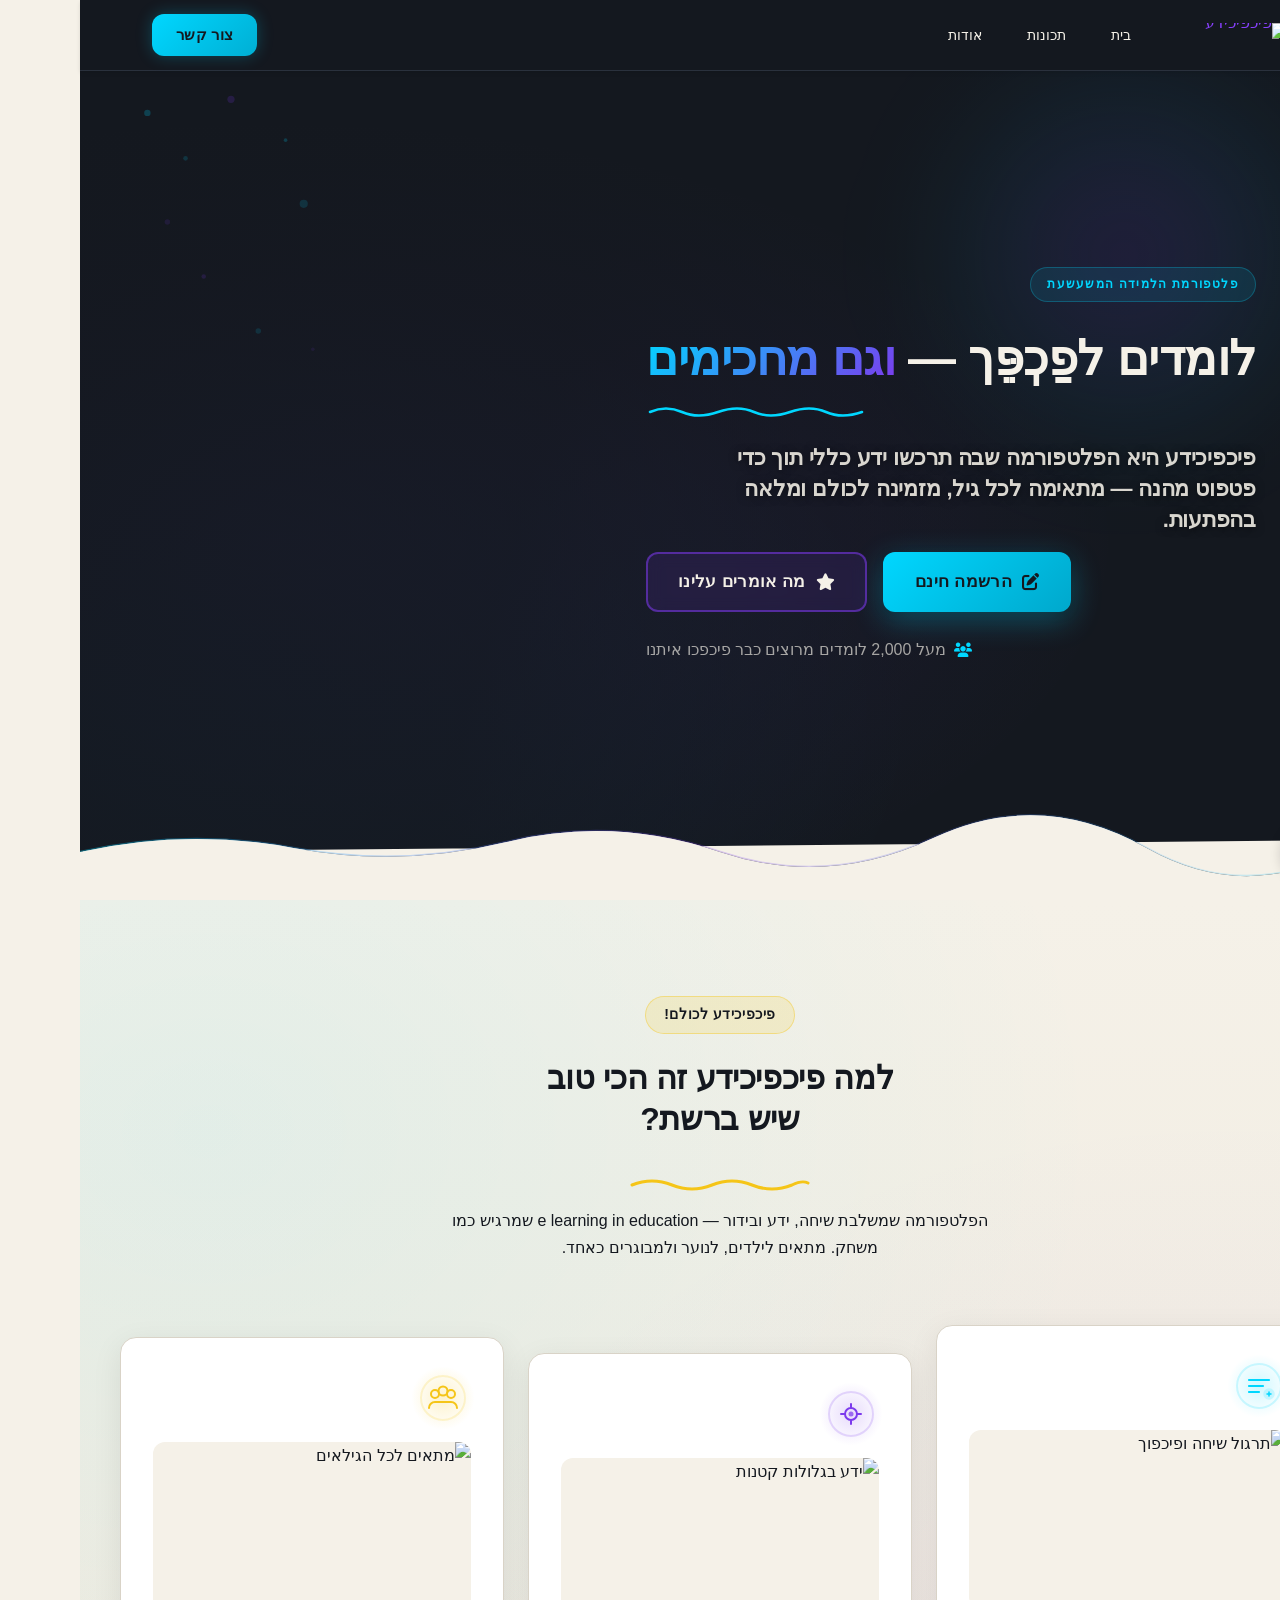
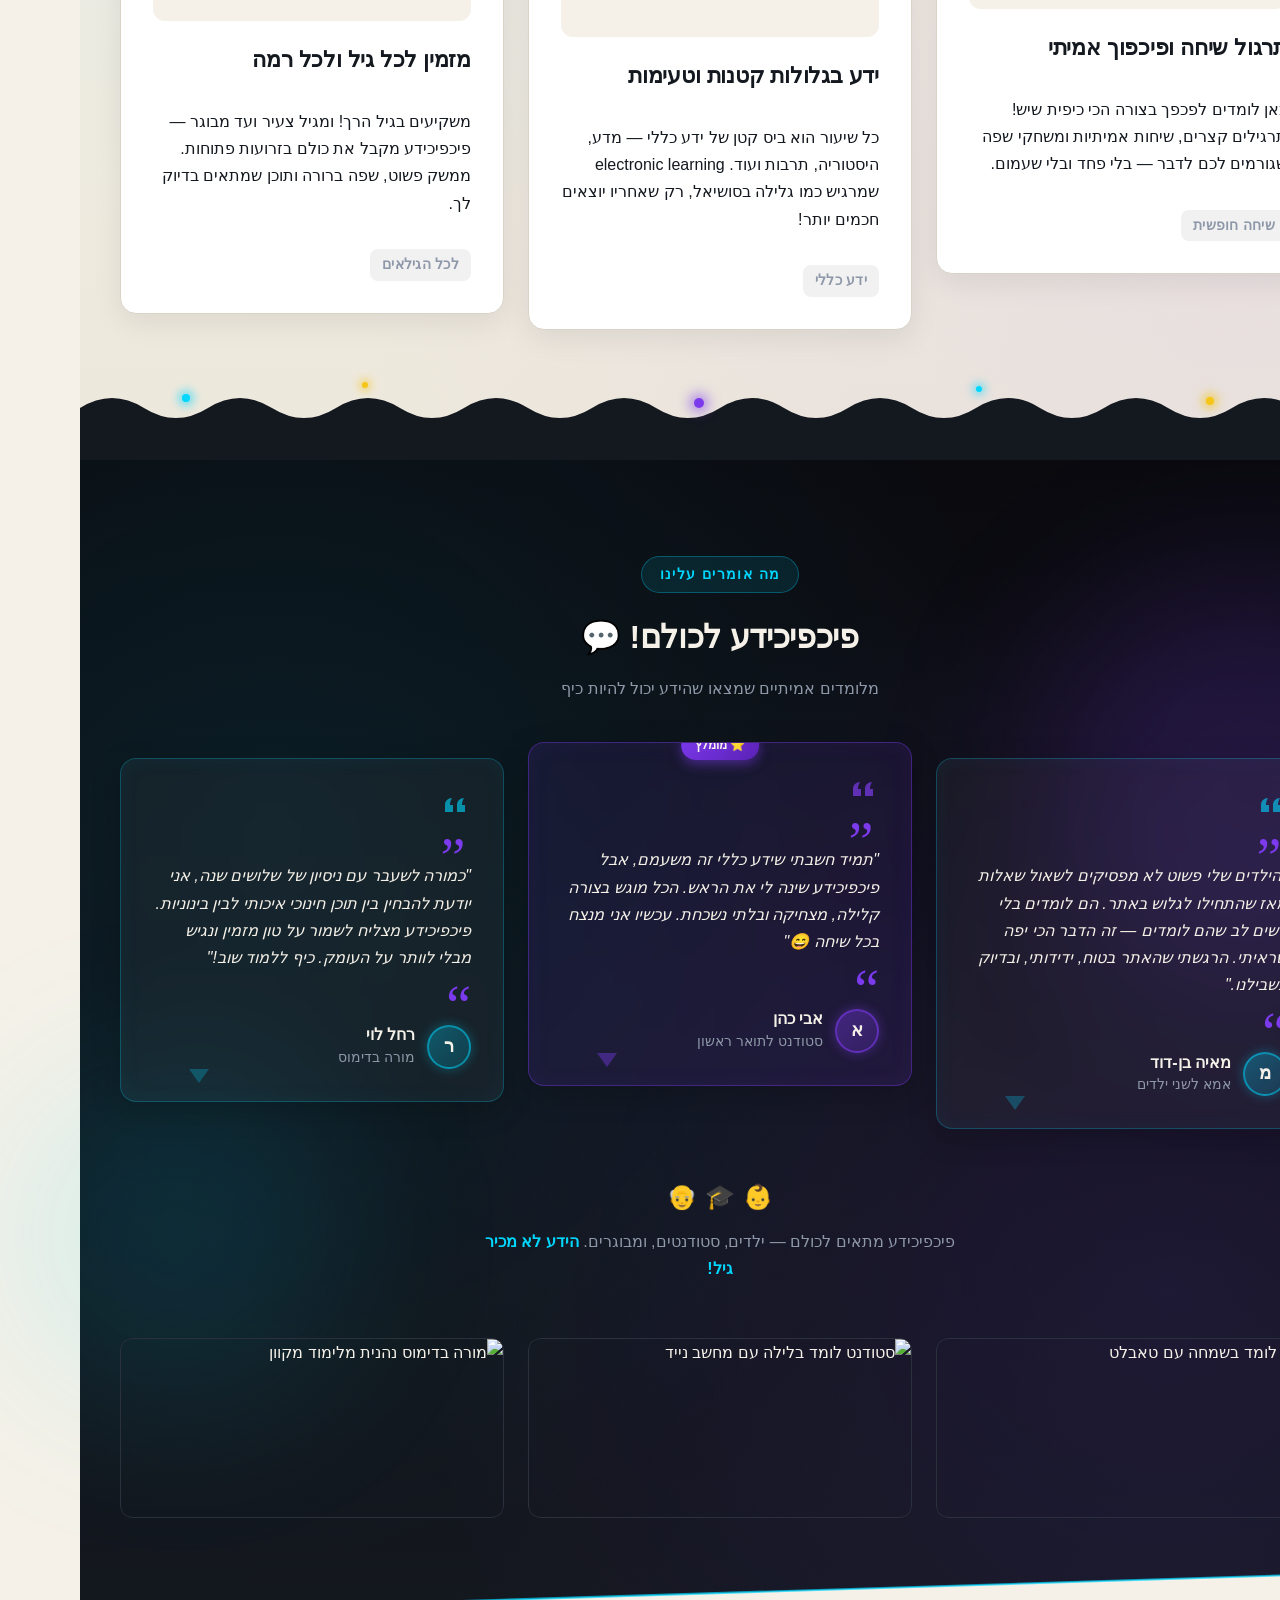
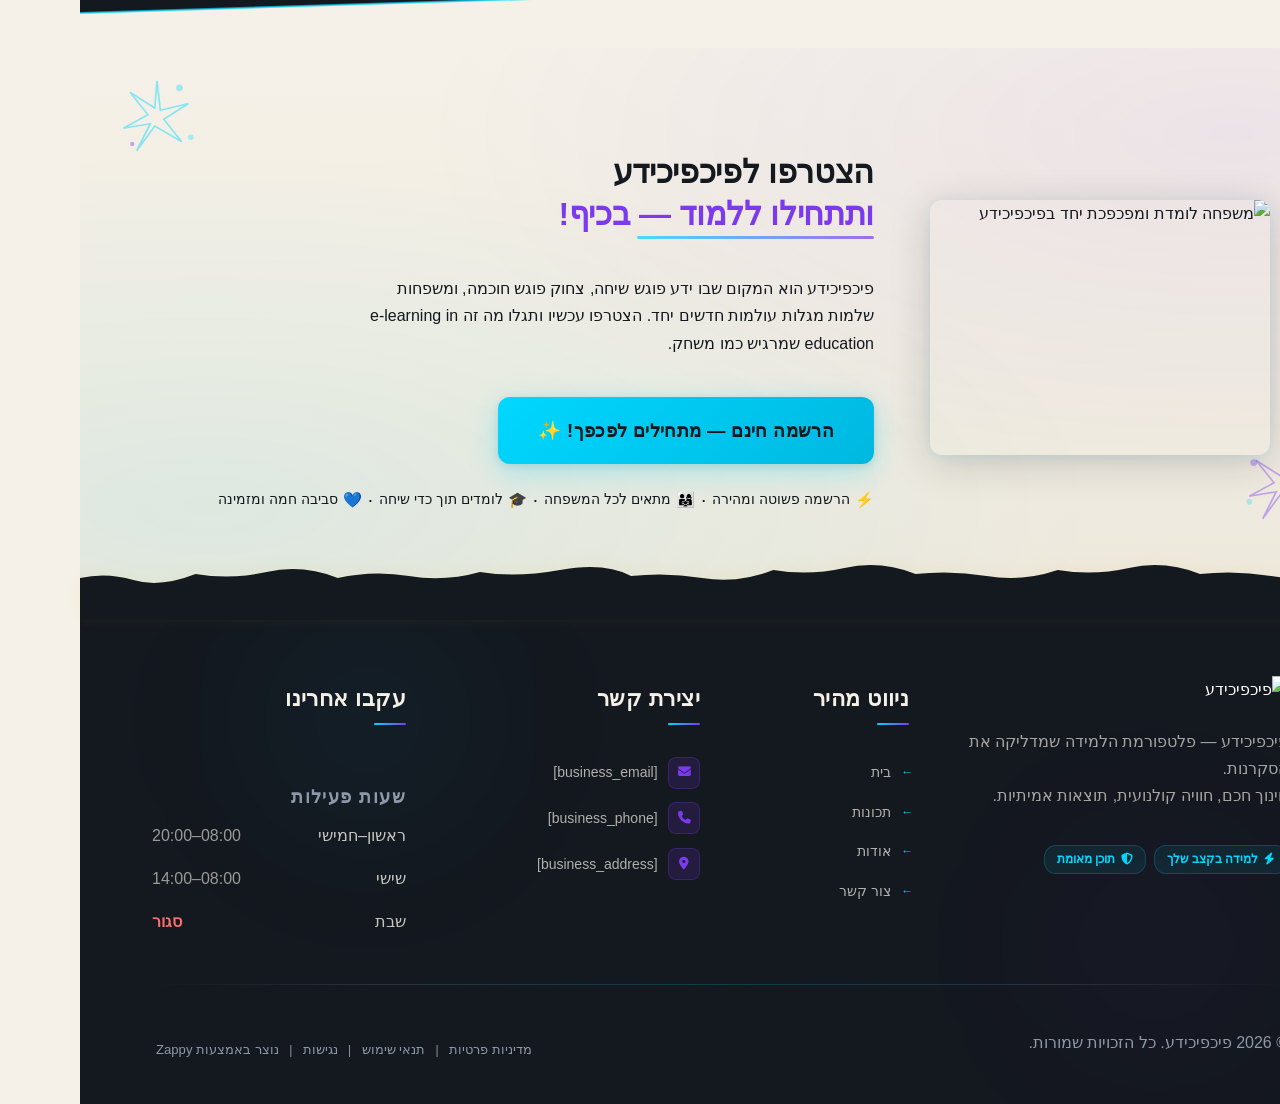
==== index.html @ 61fed8ac "Background sync: Progressive GitHub Sync" ====
<!DOCTYPE html>
<html lang="he" dir="rtl">
<head>
    <meta charset="UTF-8">
    <meta name="viewport" content="width=device-width, initial-scale=1.0">
    <meta name="robots" content="index, follow">
    <title>e learning in education — פיכפיכידע</title>
    <meta name="description" content="הצטרפו לפיכפיכידע – הפלטפורמה שמשלבת למידה אלקטרונית עם שיחה מהנה! משקיעים בגיל הרך ובכל גיל. הירשמו עכשיו וגלו עולם חדש של ידע!">
    <meta name="keywords" content="e learning in education, electronic learning, משקיעים בגיל הרך!, פיכפיכידע לכולם!, למידה מהנה">
    
    <!-- Favicons -->
    <link rel="icon" type="image/x-icon" href="/assets/favicon.ico">
    <link rel="icon" type="image/png" sizes="16x16" href="/assets/favicon-16x16.png">
    <link rel="icon" type="image/png" sizes="32x32" href="/assets/favicon-32x32.png">
    <link rel="icon" type="image/png" sizes="48x48" href="/assets/favicon-48x48.png">
    <link rel="icon" type="image/png" sizes="192x192" href="/assets/favicon-192x192.png">
    <link rel="icon" type="image/png" sizes="512x512" href="/assets/favicon-512x512.png">
    <link rel="apple-touch-icon" href="/assets/apple-touch-icon.png">
    <!-- Zappy Analytics -->
<script>
(function() {
  'use strict';
  
  // Configuration
  var config = {
    websiteId: 'ede0223b-de63-475f-90e9-1a709c7e34c6',
    apiUrl: 'https://api.zappy5.com/api/analytics/track',
    sessionDuration: 30 * 60 * 1000, // 30 minutes
    visitorDuration: 30 * 24 * 60 * 60 * 1000, // 30 days
    trackPageViews: true,
    trackClicks: true,
    trackFormSubmissions: true
  };
  
  // Generate or retrieve persistent visitor ID (30 days)
  function getVisitorId() {
    var visitorKey = 'zappy_visitor_' + config.websiteId;
    var visitor = null;
    
    try {
      visitor = localStorage.getItem(visitorKey);
      if (visitor) {
        var visitorData = JSON.parse(visitor);
        var now = Date.now();
        
        // Check if visitor ID is still valid (30 days)
        if (now - visitorData.created < config.visitorDuration) {
          // Update last seen timestamp
          visitorData.lastSeen = now;
          localStorage.setItem(visitorKey, JSON.stringify(visitorData));
          return visitorData.id;
        }
      }
    } catch (e) {
      console.warn('Zappy Analytics: LocalStorage not available');
    }
    
    // Generate new visitor ID
    var newVisitorId = 'zv_' + Date.now() + '_' + Math.random().toString(36).substr(2, 9);
    
    try {
      localStorage.setItem(visitorKey, JSON.stringify({
        id: newVisitorId,
        created: Date.now(),
        lastSeen: Date.now()
      }));
    } catch (e) {
      // Continue without local storage
    }
    
    return newVisitorId;
  }
  
  // Generate or retrieve session ID (30 minutes)
  function getSessionId() {
    var sessionKey = 'zappy_session_' + config.websiteId;
    var session = null;
    
    try {
      session = sessionStorage.getItem(sessionKey);
      if (session) {
        var sessionData = JSON.parse(session);
        var now = Date.now();
        
        // Check if session is still valid
        if (now - sessionData.timestamp < config.sessionDuration) {
          // Update timestamp
          sessionData.timestamp = now;
          sessionStorage.setItem(sessionKey, JSON.stringify(sessionData));
          return sessionData.id;
        }
      }
    } catch (e) {
      console.warn('Zappy Analytics: SessionStorage not available');
    }
    
    // Generate new session ID
    var newSessionId = 'zs_' + Date.now() + '_' + Math.random().toString(36).substr(2, 9);
    
    try {
      sessionStorage.setItem(sessionKey, JSON.stringify({
        id: newSessionId,
        timestamp: Date.now()
      }));
    } catch (e) {
      // Continue without session storage
    }
    
    return newSessionId;
  }
  
  var visitorId = getVisitorId();
  var sessionId = getSessionId();
  
  // Track an event
  function trackEvent(eventType, data) {
    data = data || {};
    
    var eventData = {
      website_id: config.websiteId,
      event_type: eventType,
      page_path: window.location.pathname,
      referrer: document.referrer || 'direct',
      visitor_id: visitorId,
      session_id: sessionId,
      metadata: data
    };
    
    // Use sendBeacon if available (better for page unload events)
    if (navigator.sendBeacon) {
      var blob = new Blob([JSON.stringify(eventData)], { type: 'application/json' });
      navigator.sendBeacon(config.apiUrl, blob);
    } else {
      // Fallback to fetch
      fetch(config.apiUrl, {
        method: 'POST',
        headers: {
          'Content-Type': 'application/json'
        },
        body: JSON.stringify(eventData),
        keepalive: true
      }).catch(function(error) {
        console.warn('Zappy Analytics: Failed to track event', error);
      });
    }
  }
  
  // Track page view
  if (config.trackPageViews) {
    trackEvent('pageview', {
      title: document.title,
      url: window.location.href
    });
  }
  
  // Track clicks on important elements
  if (config.trackClicks) {
    document.addEventListener('click', function(e) {
      var target = e.target;
      
      // Track button clicks (counted as actions)
      if (target.tagName === 'BUTTON' || target.closest('button')) {
        var button = target.tagName === 'BUTTON' ? target : target.closest('button');
        trackEvent('click', {
          element: 'button',
          text: button.textContent.trim().substring(0, 100),
          id: button.id || null,
          class: button.className || null
        });
      }
      
      // Track link clicks (navigation - not counted as actions)
      else if (target.tagName === 'A' || target.closest('a')) {
        var link = target.tagName === 'A' ? target : target.closest('a');
        trackEvent('navigation', {
          element: 'link',
          text: link.textContent.trim().substring(0, 100),
          href: link.href,
          external: link.hostname !== window.location.hostname
        });
      }
    }, true);
  }
  
  // Track form submissions
  if (config.trackFormSubmissions) {
    document.addEventListener('submit', function(e) {
      var form = e.target;
      
      trackEvent('form_submit', {
        form_id: form.id || null,
        form_name: form.name || null,
        form_action: form.action || null,
        form_method: form.method || 'GET'
      });
    }, true);
  }
  
  // Track time on page (send on page unload)
  var pageLoadTime = Date.now();
  
  window.addEventListener('beforeunload', function() {
    var timeOnPage = Math.floor((Date.now() - pageLoadTime) / 1000); // in seconds
    
    trackEvent('page_unload', {
      time_on_page: timeOnPage,
      page_path: window.location.pathname
    });
  });
  
  // Expose tracking function globally for custom events
  window.zappyAnalytics = {
    track: trackEvent,
    getVisitorId: function() { return visitorId; },
    getSessionId: function() { return sessionId; }
  };
  
})();
</script>
<!-- End Zappy Analytics -->
    <meta property="og:title" content="e learning in education — פיכפיכידע">
    <meta property="og:description" content="הצטרפו לפיכפיכידע – הפלטפורמה שמשלבת למידה אלקטרונית עם שיחה מהנה! משקיעים בגיל הרך ובכל גיל. הירשמו עכשיו וגלו עולם חדש של ידע!">
    <meta name="twitter:card" content="summary_large_image">
    <meta name="twitter:title" content="e learning in education — פיכפיכידע">
    <meta name="twitter:description" content="הצטרפו לפיכפיכידע – הפלטפורמה שמשלבת למידה אלקטרונית עם שיחה מהנה! משקיעים בגיל הרך ובכל גיל. הירשמו עכשיו וגלו עולם חדש של ידע!">
    <meta property="og:type" content="website">
  <meta property="og:locale" content="he_IL">
  
  
  
  
  
  <link rel="stylesheet" href="https://cdnjs.cloudflare.com/ajax/libs/font-awesome/6.4.0/css/all.min.css">
  <style>
    .skip-link { position: absolute; top: 0; left: 0; transform: translateY(-200%); padding: 12px 18px; background: var(--bg-dark, #1a1a1a); color: var(--text-light, #fff); font-weight: 600; border-radius: 0 0 8px 0; z-index: 10000; }
    .skip-link:focus { transform: none; outline: 2px solid var(--ring, #fff); outline-offset: 2px; }
    :focus-visible { outline: 2px solid var(--ring, currentColor); outline-offset: 3px; }
  </style>


  
    <!-- Favicons -->
    <link rel="icon" type="image/x-icon" href="/assets/favicon.ico">
    <link rel="icon" type="image/png" sizes="16x16" href="/assets/favicon-16x16.png">
    <link rel="icon" type="image/png" sizes="32x32" href="/assets/favicon-32x32.png">
    <link rel="icon" type="image/png" sizes="48x48" href="/assets/favicon-48x48.png">
    <link rel="icon" type="image/png" sizes="192x192" href="/assets/favicon-192x192.png">
    <link rel="icon" type="image/png" sizes="512x512" href="/assets/favicon-512x512.png">
    <link rel="apple-touch-icon" href="/assets/apple-touch-icon.png">
    <!-- Cookie Consent -->
    <link rel="stylesheet" href="https://cdn.jsdelivr.net/npm/vanilla-cookieconsent@3/dist/cookieconsent.css">
    <script src="https://cdn.jsdelivr.net/npm/vanilla-cookieconsent@3/dist/cookieconsent.umd.js"></script>
    <!-- Mickidum Accessibility Toolbar -->
    <script src="https://cdn.jsdelivr.net/gh/mickidum/acc_toolbar/acctoolbar/acctoolbar.min.js"></script>
    <link rel="stylesheet" href="/styles.css">

    <style id="zappy-dropdown-submenu-styles">
      /* ========== DESKTOP DROPDOWN SUBMENU STYLES ========== */
      /* Base styles for dropdown submenus - parent must be positioned */
      .nav-menu li:has(.sub-menu), nav li:has(.sub-menu), .navbar li:has(.sub-menu), #navMenu li:has(.sub-menu) { position: relative; }
      /* Submenu base - hidden by default */
      .nav-menu .sub-menu, nav .sub-menu, .navbar .sub-menu, #navMenu .sub-menu { display: block !important; position: absolute !important; top: 100%; left: 0; min-width: 220px; background: white; border-radius: 8px; box-shadow: 0 8px 25px rgba(0,0,0,0.15); padding: 8px 0; opacity: 0; visibility: hidden; transform: translateY(10px); transition: all 0.3s ease; z-index: 1000; list-style: none; pointer-events: none; }
      /* CRITICAL: Desktop hover styles to show dropdown */
      .nav-menu li:hover > .sub-menu, nav li:hover > .sub-menu, .navbar li:hover > .sub-menu, #navMenu li:hover > .sub-menu { opacity: 1 !important; visibility: visible !important; transform: translateY(0) !important; pointer-events: auto !important; }
      /* Submenu item styling */
      .sub-menu li { list-style: none; margin: 0; padding: 0; }
      .sub-menu a { display: block !important; padding: 10px 16px !important; color: var(--text-dark, #333) !important; font-weight: 500; text-decoration: none; white-space: nowrap; transition: background-color 0.2s; }
      .sub-menu .zappy-nav-child > a { padding-left: 28px !important; font-size: 0.9em !important; opacity: 0.85 !important; }
      [dir="rtl"] .sub-menu .zappy-nav-child > a, html[lang="he"] .sub-menu .zappy-nav-child > a, html[lang="ar"] .sub-menu .zappy-nav-child > a { padding-left: 10px !important; padding-right: 28px !important; }
      .sub-menu .zappy-nav-parent > a { font-weight: 600 !important; }
      .sub-menu a:hover { background-color: #f5f5f5; }
      /* RTL (Hebrew/Arabic) dropdown positioning */
      [dir="rtl"] .nav-menu .sub-menu, [dir="rtl"] nav .sub-menu, [dir="rtl"] .navbar .sub-menu, html[lang="he"] .nav-menu .sub-menu, html[lang="he"] nav .sub-menu, html[lang="he"] .navbar .sub-menu, html[lang="ar"] .nav-menu .sub-menu, html[lang="ar"] nav .sub-menu, html[lang="ar"] .navbar .sub-menu { left: auto !important; right: 0 !important; }
      /* Hide empty dropdown menus (exclude catalog sub-menus that use <a> children instead of <li>) */
      .sub-menu:empty, .sub-menu:not(:has(li:not(.zappy-hidden-menu-item))):not(:has(> a)), .sub-menu:not(:has(li)):not(:has(> a)) { display: none !important; opacity: 0 !important; visibility: hidden !important; pointer-events: none !important; }
      /* Desktop: show submenu on Menu Group hover */
      li:has(.menu-group-title):hover > .sub-menu { opacity: 1 !important; visibility: visible !important; transform: translateY(0) !important; pointer-events: auto !important; }
      /* Menu Group title styling */
      .nav-menu > li > .menu-group-title, #navMenu > li > .menu-group-title { display: inline-block; padding: 0.5rem 1rem; cursor: default; user-select: none; }
      
      /* ========== MOBILE SUBMENU STYLES ========== */
      @media (max-width: 768px) {
        .nav-menu .sub-menu, nav .sub-menu, .navbar .sub-menu, #navMenu .sub-menu { position: static !important; transform: none !important; box-shadow: none !important; background: transparent !important; max-height: 0; overflow: hidden; opacity: 0; visibility: hidden; transition: max-height 0.3s ease, opacity 0.3s ease; padding: 0 !important; border-radius: 0 !important; }
        .navbar .sub-menu.mobile-expanded, .nav-menu .sub-menu.mobile-expanded, #navMenu .sub-menu.mobile-expanded { max-height: none !important; overflow-y: visible !important; opacity: 1 !important; visibility: visible !important; padding: 8px 0 8px 16px !important; }
        [dir="rtl"] .sub-menu.mobile-expanded, html[lang="he"] .sub-menu.mobile-expanded { padding: 8px 16px 8px 0 !important; }
        /* Disable hover behavior on mobile */
        .nav-menu li:hover > .sub-menu, nav li:hover > .sub-menu, .navbar li:hover > .sub-menu, #navMenu li:hover > .sub-menu { opacity: 0; visibility: hidden; pointer-events: none; }
        .nav-menu li > .sub-menu.mobile-expanded, nav li > .sub-menu.mobile-expanded, .navbar li > .sub-menu.mobile-expanded, #navMenu li > .sub-menu.mobile-expanded { opacity: 1 !important; visibility: visible !important; pointer-events: auto !important; }
        .nav-menu li:has(.sub-menu), nav li:has(.sub-menu), .navbar li:has(.sub-menu), #navMenu li:has(.sub-menu) { display: flex !important; flex-wrap: wrap !important; align-items: center !important; position: relative !important; min-height: 44px !important; }
        .nav-menu li:has(.sub-menu) > a, nav li:has(.sub-menu) > a, .navbar li:has(.sub-menu) > a, #navMenu li:has(.sub-menu) > a { flex: 1 !important; min-width: 0 !important; }
        .nav-menu li:has(.sub-menu) > .menu-group-title, nav li:has(.sub-menu) > .menu-group-title, .navbar li:has(.sub-menu) > .menu-group-title, #navMenu li:has(.sub-menu) > .menu-group-title { flex: 1 !important; min-width: 0 !important; padding: 0 !important; line-height: inherit !important; }
        .nav-menu li:has(.sub-menu) > .sub-menu, nav li:has(.sub-menu) > .sub-menu, .navbar li:has(.sub-menu) > .sub-menu, #navMenu li:has(.sub-menu) > .sub-menu { flex-basis: 100% !important; width: 100% !important; }
        .nav-menu li:has(.sub-menu) > a [class*="chevron"], .nav-menu li:has(.sub-menu) > a [class*="arrow"], .nav-menu li:has(.sub-menu) > a .fa-chevron-down, .nav-menu li:has(.sub-menu) > a .fa-angle-down, nav li:has(.sub-menu) > a [class*="chevron"], nav li:has(.sub-menu) > a [class*="arrow"], #navMenu li:has(.sub-menu) > a [class*="chevron"], #navMenu li:has(.sub-menu) > a [class*="arrow"] { display: none !important; visibility: hidden !important; }
        .mobile-submenu-toggle { display: flex !important; align-items: center !important; justify-content: center !important; width: 44px !important; height: auto !important; background: transparent !important; border: none !important; cursor: pointer !important; color: var(--text-light) !important; position: static !important; flex-shrink: 0 !important; align-self: stretch !important; z-index: 2 !important; padding: 0 !important; margin: 0 !important; }
        .mobile-submenu-toggle::after { content: '' !important; width: 0 !important; height: 0 !important; border-left: 6px solid transparent !important; border-right: 6px solid transparent !important; border-top: 7px solid currentColor !important; transition: transform 0.3s ease !important; }
        .mobile-submenu-toggle.expanded::after { transform: rotate(180deg) !important; }
        .sub-menu a { padding: 10px 0 !important; display: block !important; color: var(--text-light) !important; white-space: normal !important; }
        .sub-menu .zappy-nav-child > a { padding-left: 28px !important; font-size: 0.9em !important; opacity: 0.85 !important; }
        [dir="rtl"] .sub-menu .zappy-nav-child > a, html[lang="he"] .sub-menu .zappy-nav-child > a, html[lang="ar"] .sub-menu .zappy-nav-child > a { padding-left: 0 !important; padding-right: 28px !important; }
        .sub-menu .zappy-nav-parent > a { font-weight: 600 !important; }
        .nav-menu.active, #navMenu.active { max-width: 100vw !important; overflow-x: hidden !important; box-sizing: border-box !important; }
        .navbar .sub-menu li a, nav.navbar .sub-menu li a, .zappy-products-dropdown .sub-menu a { color: var(--text-light) !important; }
      }
      @media (min-width: 769px) { .mobile-submenu-toggle { display: none !important; } }
    </style>

    <style id="zappy-widget-visibility">
      html[dir="rtl"] .whatsapp-float { right: 20px !important; left: auto !important; }
      html[dir="ltr"] .whatsapp-float, html:not([dir]) .whatsapp-float { left: 20px !important; right: auto !important; }
      html[dir="rtl"] #mic-access-tool-general-button, html[dir="rtl"] .mic-access-tool-general-button,
      html[dir="rtl"] #mic-init-access-tool .mic-access-tool-general-button,
      html[dir="rtl"] #mic-init-access-tool #mic-access-tool-general-button,
      html[dir="rtl"] ._access-icon { left: 20px !important; right: auto !important; }
      html[dir="ltr"] #mic-access-tool-general-button, html[dir="ltr"] .mic-access-tool-general-button,
      html[dir="ltr"] #mic-init-access-tool .mic-access-tool-general-button,
      html[dir="ltr"] #mic-init-access-tool #mic-access-tool-general-button,
      html[dir="ltr"] ._access-icon,
      html:not([dir]) #mic-access-tool-general-button, html:not([dir]) .mic-access-tool-general-button,
      html:not([dir]) #mic-init-access-tool .mic-access-tool-general-button,
      html:not([dir]) #mic-init-access-tool #mic-access-tool-general-button,
      html:not([dir]) ._access-icon { right: 20px !important; left: auto !important; }
      @media (max-width: 768px) { .whatsapp-float { display: flex !important; } }
      @media (min-width: 769px) { .whatsapp-float { display: flex !important; } }
      @media (max-width: 768px) {
        #mic-access-tool-general-button, .mic-access-tool-general-button,
        #mic-init-access-tool .mic-access-tool-general-button, #mic-init-access-tool #mic-access-tool-general-button,
        ._access-icon { display: flex !important; visibility: visible !important; opacity: 1 !important; pointer-events: auto !important; }
        #mic-access-tool-box.opened-mic-access-tool, .mic-access-tool-box.opened-mic-access-tool,
        #mic-init-access-tool #mic-access-tool-box.opened-mic-access-tool {
          visibility: visible !important; opacity: 1 !important; pointer-events: auto !important;
        }
      }
      @media (min-width: 769px) {
        #mic-access-tool-general-button, .mic-access-tool-general-button,
        #mic-init-access-tool .mic-access-tool-general-button, #mic-init-access-tool #mic-access-tool-general-button,
        ._access-icon { display: flex !important; visibility: visible !important; opacity: 1 !important; pointer-events: auto !important; }
        #mic-access-tool-box.opened-mic-access-tool, .mic-access-tool-box.opened-mic-access-tool,
        #mic-init-access-tool #mic-access-tool-box.opened-mic-access-tool {
          visibility: visible !important; opacity: 1 !important; pointer-events: auto !important;
        }
      }
    </style>
</head>
<body>
<a class="skip-link" href="#main">דלג לתוכן הראשי</a>
  <nav class="navbar" dir="rtl">
  <button class="mobile-toggle" id="mobileToggle" aria-label="Menu">
    <svg class="hamburger-icon" width="24" height="24" viewBox="0 0 24 24" fill="none">
      <path d="M3 12h18M3 6h18M3 18h18" stroke="currentColor" stroke-width="2" stroke-linecap="round"></path>
    </svg>
    <svg class="close-icon" width="24" height="24" viewBox="0 0 24 24" fill="none" style="display: none;">
      <path d="M18 6L6 18M6 6l12 12" stroke="currentColor" stroke-width="2" stroke-linecap="round"></path>
    </svg>
  </button>

  <button class="phone-header-btn" data-phone="[business_phone]" aria-label="Call">
    <svg width="20" height="20" viewBox="0 0 24 24" fill="currentColor">
      <path d="M22 16.92v3a2 2 0 0 1-2.18 2 19.79 19.79 0 0 1-8.63-3.07 19.5 19.5 0 0 1-6-6 19.79 19.79 0 0 1-3.07-8.67A2 2 0 0 1 4.11 2h3a2 2 0 0 1 2 1.72 12.84 12.84 0 0 0 .7 2.81 2 2 0 0 1-.45 2.11L8.09 9.91a16 16 0 0 0 6 6l1.27-1.27a2 2 0 0 1 2.11-.45 12.84 12.84 0 0 0 2.81.7A2 2 0 0 1 22 16.92z"></path>
    </svg>
  </button>

  <div class="nav-container">
    <div class="nav-right-group"><div class="nav-brand">
      <a href="/" class="logo-link"><img class="logo" src="/assets/site-----image-1.webp" alt="פיכפיכידע"></a>
    </div><ul class="nav-menu" id="navMenu"><li><a href="/">בית</a></li><li><a href="/features">תכונות</a></li><li><a href="/about">אודות</a></li></ul></div>

    

    <div class="nav-cta-container">
      <a href="/contact" class="nav-cta-btn">צור קשר</a>
    </div>
  </div>
</nav>
<script>

// Navbar Mobile Menu Toggle and Contrast Fix
(function() {
  // Use 'load' event instead of 'DOMContentLoaded' to ensure we run AFTER all other scripts
  window.addEventListener('load', function() {
    
    // FIX MOBILE BUTTON CONTRAST
    // Detect navbar background color and apply contrasting color to mobile buttons
    const navbar = document.querySelector('.navbar, nav, header');
    if (!navbar) {
      console.log('[Navbar] Navbar element not found');
      return;
    }
    
    // DECLARE VARIABLES EARLY to avoid Temporal Dead Zone errors
    // These are used in multiple places below
    let mobileToggle = document.getElementById('mobileToggle') ||
                       document.querySelector('.mobile-toggle') ||
                       document.querySelector('.hamburger') ||
                       document.querySelector('.hamburger-menu') ||
                       document.querySelector('.menu-toggle') ||
                       document.querySelector('.burger-menu') ||
                       document.querySelector('[aria-label="Menu"]') ||
                       document.querySelector('[aria-label="תפריט"]');
    
    const phoneBtn = document.querySelector('.phone-header-btn');
    
    const computedStyle = window.getComputedStyle(navbar);
    let bgColor = computedStyle.backgroundColor;
    
    console.log('[Navbar] Initial navbar background:', bgColor);
    
    // Check if background is transparent or rgba with 0 alpha
    const isTransparent = bgColor === 'transparent' || 
                         bgColor === 'rgba(0, 0, 0, 0)' ||
                         (bgColor.startsWith('rgba') && bgColor.includes(', 0)'));
    
    if (isTransparent) {
      // Check for background-image or gradient
      const bgImage = computedStyle.backgroundImage;
      if (bgImage && bgImage !== 'none') {
        console.log('[Navbar] Navbar has background image/gradient, using dark text');
        bgColor = 'rgb(240, 240, 240)'; // Assume light background
      } else {
        // Transparent navbar - check body background
        const bodyBg = window.getComputedStyle(document.body).backgroundColor;
        console.log('[Navbar] Navbar transparent, using body background:', bodyBg);
        bgColor = bodyBg;
      }
    }
    
    // Calculate luminance to determine if background is light or dark
    const rgb = bgColor.match(/\d+/g);
    if (rgb && rgb.length >= 3) {
      const r = parseInt(rgb[0]);
      const g = parseInt(rgb[1]);
      const b = parseInt(rgb[2]);
      const luminance = (0.299 * r + 0.587 * g + 0.114 * b) / 255;
      
      // Mobile button colors are set by Claude's AI-generated CSS (same as .nav-menu a)
      // No dynamic color overrides needed - colors come from the generated navbar CSS
      console.log('[Navbar] Mobile button colors preserved from Claude CSS (luminance:', luminance.toFixed(2) + ')');
      
      // FIX ICON SIZES - Ensure SVGs are properly sized and visible
      // INJECT CRITICAL CSS TO OVERRIDE ANY CONFLICTING RULES
      const criticalCSS = document.createElement('style');
      criticalCSS.id = 'zappy-mobile-nav-fix';
      const htmlLang = document.documentElement.lang || 'en';
      const htmlDir = document.documentElement.dir || 'ltr';
      // Check both dir attribute AND lang for RTL detection
      // dir="rtl" is the most reliable indicator
      const isRTL = htmlDir === 'rtl' || htmlLang === 'he' || htmlLang === 'ar';
      
      criticalCSS.textContent = `
        /* Hide mobile buttons on desktop, show only on mobile */
        @media (min-width: 769px) {
          .mobile-toggle,
          .phone-header-btn {
            display: none !important;
          }
        }
        
        /* Show and position mobile buttons correctly on mobile */
        @media (max-width: 768px) {
          .navbar,
          nav.navbar {
            min-height: 70px !important;
          }

          .mobile-toggle,
          .phone-header-btn {
            position: absolute !important;
            top: 0 !important;
            bottom: 0 !important;
            margin-top: auto !important;
            margin-bottom: auto !important;
            transform: none !important;
            z-index: 1001 !important;
            display: flex !important;
            align-items: center !important;
            justify-content: center !important;
            width: 36px !important;
            height: 36px !important;
            border-radius: 50% !important;
            border: none !important;
            cursor: pointer !important;
            padding: 6px !important;
            background: none !important;
            color: var(--nav-text, var(--text-light)) !important;
            touch-action: manipulation !important;
            -webkit-tap-highlight-color: transparent !important;
          }

          html[data-zappy-site-type="ecommerce"] .phone-header-btn,
          body[data-zappy-site-type="ecommerce"] .phone-header-btn,
          html[data-zappy-site-type="ecommerce"] header .phone-header-btn,
          html[data-zappy-site-type="ecommerce"] nav .phone-header-btn {
            display: none !important;
            visibility: hidden !important;
            width: 0 !important;
            height: 0 !important;
            min-width: 0 !important;
            overflow: hidden !important;
          }
          
          /* LTR positioning (default): hamburger LEFT, phone RIGHT */
          html:not([dir="rtl"]):not([lang="he"]):not([lang="ar"]) .mobile-toggle,
          html[dir="ltr"] .mobile-toggle {
            left: 12px !important;
            right: auto !important;
          }
          html:not([dir="rtl"]):not([lang="he"]):not([lang="ar"]) .phone-header-btn,
          html[dir="ltr"] .phone-header-btn {
            right: 12px !important;
            left: auto !important;
          }
          
          /* RTL positioning: hamburger RIGHT, phone LEFT */
          html[dir="rtl"] .mobile-toggle,
          html[lang="he"] .mobile-toggle,
          html[lang="ar"] .mobile-toggle {
            right: 12px !important;
            left: auto !important;
          }
          html[dir="rtl"] .phone-header-btn,
          html[lang="he"] .phone-header-btn,
          html[lang="ar"] .phone-header-btn {
            left: 12px !important;
            right: auto !important;
          }
          
          /* CRITICAL: Ensure nav-container has min-height on mobile */
          /* All children are positioned absolutely/fixed on mobile, so height:auto collapses to 0 */
          .nav-container {
            min-height: 70px !important;
            position: relative !important;
          }
          
          /* Ensure SVG icons are properly sized and inherit color */
          .mobile-toggle svg,
          .phone-header-btn svg {
            width: 24px !important;
            height: 24px !important;
            /* Don't force display - let JavaScript control hamburger/close toggle */
          }
          
          /* Reset nav-cta-container on mobile - remove desktop box-shadow/padding */
          /* that creates a visible ghost box when CTA button is hidden */
          .nav-cta-container {
            box-shadow: none !important;
            padding: 0 !important;
          }
          
          /* Hide nav-cta-container entirely on mobile when there's no lang-switcher */
          /* (only the CTA button is inside, and it's hidden on mobile) */
          .nav-cta-container:not(:has(.lang-switcher)) {
            display: none !important;
          }
          
          /* CRITICAL: Prevent hero image fade gradient from bleeding over headline text */
          /* The .image-fade-gradient has bottom: -30px (extends below parent) */
          /* On mobile stacked layout, this overlaps the h1 text below the image */
          .hero-image-column {
            overflow: hidden !important;
          }
          .image-fade-gradient {
            bottom: 0 !important;
          }
          
          /* Hide desktop language switcher on mobile - hamburger menu handles it */
          /* High specificity to override stored CSS */
          .lang-switcher,
          .nav-cta-container .lang-switcher,
          .nav-container .lang-switcher,
          .navbar .lang-switcher,
          .navbar .nav-cta-container .lang-switcher {
            display: none !important;
          }
        }
      `;
      
      // Remove existing fix if present and inject new one
      const existing = document.getElementById('zappy-mobile-nav-fix');
      if (existing) existing.remove();
      document.head.appendChild(criticalCSS);
      
      console.log('[Navbar] Critical CSS injected for mobile nav positioning');
      
      // ONLY apply inline positioning styles on mobile viewport
      // On desktop, the CSS handles hiding these buttons with display: none
      // Inline styles were breaking desktop layout by overriding CSS
      const isMobileViewport = window.innerWidth <= 768;
      
      if (mobileToggle) {
        // Icon sizing applies to all viewports for consistency
        const hamburgerIcon = mobileToggle.querySelector('.hamburger-icon');
        const closeIcon = mobileToggle.querySelector('.close-icon');
        
        if (hamburgerIcon) {
          hamburgerIcon.style.setProperty('width', '24px', 'important');
          hamburgerIcon.style.setProperty('height', '24px', 'important');
          hamburgerIcon.style.setProperty('display', 'block', 'important'); // Show hamburger by default
        }
        if (closeIcon) {
          closeIcon.style.setProperty('width', '24px', 'important');
          closeIcon.style.setProperty('height', '24px', 'important');
          closeIcon.style.setProperty('display', 'none', 'important'); // Hide close icon by default
        }
        
        // ONLY set positioning inline styles on mobile
        if (isMobileViewport) {
          mobileToggle.style.setProperty('position', 'absolute', 'important');
          mobileToggle.style.setProperty('top', '0', 'important');
          mobileToggle.style.setProperty('bottom', '0', 'important');
          mobileToggle.style.setProperty('margin-top', 'auto', 'important');
          mobileToggle.style.setProperty('margin-bottom', 'auto', 'important');
          mobileToggle.style.setProperty('transform', 'none', 'important');
          mobileToggle.style.setProperty('z-index', '1001', 'important');
          
          // Clear any inline left/right so CSS can take over based on html[dir]
          mobileToggle.style.removeProperty('left');
          mobileToggle.style.removeProperty('right');
          
          console.log('[Navbar] Mobile toggle positioning applied (mobile viewport)');
        } else {
          // On desktop, clear any positioning styles to let CSS handle it
          mobileToggle.style.removeProperty('position');
          mobileToggle.style.removeProperty('top');
          mobileToggle.style.removeProperty('transform');
          mobileToggle.style.removeProperty('z-index');
          mobileToggle.style.removeProperty('left');
          mobileToggle.style.removeProperty('right');
          console.log('[Navbar] Desktop viewport - cleared mobile toggle inline positioning');
        }
      }
      
      if (phoneBtn) {
        // Icon sizing applies to all viewports
        const phoneIcon = phoneBtn.querySelector('svg');
        if (phoneIcon) {
          phoneIcon.style.width = '24px';
          phoneIcon.style.height = '24px';
          phoneIcon.setAttribute('width', '24');
          phoneIcon.setAttribute('height', '24');
        }
        
        // ONLY set positioning inline styles on mobile
        if (isMobileViewport) {
          phoneBtn.style.setProperty('position', 'absolute', 'important');
          phoneBtn.style.setProperty('top', '0', 'important');
          phoneBtn.style.setProperty('bottom', '0', 'important');
          phoneBtn.style.setProperty('margin-top', 'auto', 'important');
          phoneBtn.style.setProperty('margin-bottom', 'auto', 'important');
          phoneBtn.style.setProperty('transform', 'none', 'important');
          phoneBtn.style.setProperty('z-index', '1001', 'important');
          
          // Clear any inline left/right so CSS can take over based on html[dir]
          phoneBtn.style.removeProperty('left');
          phoneBtn.style.removeProperty('right');
          
          console.log('[Navbar] Phone button positioning applied (mobile viewport)');
        } else {
          // On desktop, clear any positioning styles to let CSS handle it
          phoneBtn.style.removeProperty('position');
          phoneBtn.style.removeProperty('top');
          phoneBtn.style.removeProperty('transform');
          phoneBtn.style.removeProperty('z-index');
          phoneBtn.style.removeProperty('left');
          phoneBtn.style.removeProperty('right');
          console.log('[Navbar] Desktop viewport - cleared phone button inline positioning');
        }
      }
    } else {
      console.log('[Navbar] Could not parse background color:', bgColor);
    }
    
    // MOBILE MENU TOGGLE
    // Re-query in case DOM changed (mobileToggle already declared at top of function)
    mobileToggle = document.getElementById('mobileToggle') ||
                   document.querySelector('.mobile-toggle') ||
                   document.querySelector('.hamburger') ||
                   document.querySelector('.hamburger-menu') ||
                   document.querySelector('.menu-toggle') ||
                   document.querySelector('.burger-menu') ||
                   document.querySelector('[aria-label="Menu"]') ||
                   document.querySelector('[aria-label="תפריט"]');
    
    // EXPANDED SEARCH: Find nav menu by ID or class
    const navMenu = document.getElementById('navMenu') ||
                  document.querySelector('.nav-menu') ||
                  document.querySelector('.nav-links') ||
                  document.querySelector('nav ul:not(.submenu)');
    
    if (!mobileToggle || !navMenu) {
      console.log('[Navbar] Mobile toggle or menu not found:', { toggle: !!mobileToggle, menu: !!navMenu });
      return;
    }
    
    // Ensure navMenu has ID for CSS targeting
    if (!navMenu.id) {
      navMenu.id = 'navMenu';
    }
    
    console.log('[Navbar] Initializing mobile menu...');
    
    // Remove any existing event listeners by cloning the button
    const newToggle = mobileToggle.cloneNode(true);
    mobileToggle.parentNode.replaceChild(newToggle, mobileToggle);
    
    // Toggle menu handler (shared by click and touchend)
    function handleToggle(e) {
      e.preventDefault();
      e.stopPropagation();
      
      const hamburgerIcon = newToggle.querySelector('.hamburger-icon');
      const closeIcon = newToggle.querySelector('.close-icon');
      const isActive = navMenu.classList.contains('active');
      
      if (isActive) {
        // Close menu
        navMenu.classList.remove('active');
        if (hamburgerIcon) hamburgerIcon.style.setProperty('display', 'block', 'important');
        if (closeIcon) closeIcon.style.setProperty('display', 'none', 'important');
        document.body.style.overflow = '';
        console.log('[Navbar] Menu closed');
      } else {
        // Open menu
        navMenu.classList.add('active');
        if (hamburgerIcon) hamburgerIcon.style.setProperty('display', 'none', 'important');
        if (closeIcon) closeIcon.style.setProperty('display', 'block', 'important');
        document.body.style.overflow = 'hidden';
        console.log('[Navbar] Menu opened');
      }
    }
    
    // Use click for desktop/emulation and touchend as iOS Safari fallback.
    // Prevent double-fire with a timestamp guard.
    var lastToggleTime = 0;
    function guardedToggle(e) {
      var now = Date.now();
      if (now - lastToggleTime < 300) return;
      lastToggleTime = now;
      handleToggle(e);
    }
    
    newToggle.addEventListener('click', guardedToggle);
    newToggle.addEventListener('touchend', guardedToggle);
    
    // Close menu when clicking nav links (but NOT dropdown toggles)
    const navLinks = navMenu.querySelectorAll('a');
    navLinks.forEach(function(link) {
      link.addEventListener('click', function() {
        // Don't close if it's a dropdown child (unless it's a real navigation link)
        if (this.getAttribute('href') === '#') return;
        
        const hamburgerIcon = newToggle.querySelector('.hamburger-icon');
        const closeIcon = newToggle.querySelector('.close-icon');
        
        navMenu.classList.remove('active');
        if (hamburgerIcon) hamburgerIcon.style.setProperty('display', 'block', 'important');
        if (closeIcon) closeIcon.style.setProperty('display', 'none', 'important');
        document.body.style.overflow = '';
        console.log('[Navbar] Menu closed (link clicked)');
      });
    });
    
    // DROPDOWN MENU TOGGLE (for mobile and touch devices)
    var dropdownToggles = navMenu.querySelectorAll('.dropdown-toggle');
    dropdownToggles.forEach(function(toggle) {
      toggle.addEventListener('click', function(e) {
        e.preventDefault();
        e.stopPropagation();
        var parent = this.closest('.nav-dropdown');
        if (!parent) return;
        
        // Close other open dropdowns at the same level
        var siblings = parent.parentNode.querySelectorAll('.nav-dropdown.open');
        siblings.forEach(function(sib) {
          if (sib !== parent) sib.classList.remove('open');
        });
        
        parent.classList.toggle('open');
        console.log('[Navbar] Dropdown toggled:', parent.classList.contains('open') ? 'open' : 'closed');
      });
    });
    
    // Close dropdowns when clicking outside
    document.addEventListener('click', function(e) {
      if (!e.target.closest('.nav-dropdown')) {
        var openDropdowns = document.querySelectorAll('.nav-dropdown.open');
        openDropdowns.forEach(function(dd) { dd.classList.remove('open'); });
      }
    });
    
    console.log('[Navbar] Dropdown handlers initialized for ' + dropdownToggles.length + ' dropdowns');
    
    // Phone button functionality (phoneBtn already declared at top of function)
    if (phoneBtn) {
      phoneBtn.addEventListener('click', function() {
        // Get phone number from placeholder in page or use default
        const phoneLinks = document.querySelectorAll('a[href^="tel:"]');
        const phoneNumber = phoneLinks.length > 0 
          ? phoneLinks[0].getAttribute('href').replace('tel:', '')
          : '[business_phone]';
        
        window.location.href = 'tel:' + phoneNumber;
        console.log('[Navbar] Phone button clicked');
      });
    }
    
    console.log('[Navbar] Mobile menu initialized successfully');
    
    // WhatsApp button visibility is now controlled via CSS (siteSettings).
    // No JS-based desktop hiding — the button is visible on both mobile and desktop by default.
  });
})();

</script>
  
  <main id="main">
    <section data-band-index="0" class="index-hero-section" data-layout-spec="בית-hero" dir="rtl" data-hero-type="fullscreen-scrim">
  <!-- Background image layer -->
  <div class="hero-bg-wrapper" aria-hidden="true">
    <img loading="eager" fetchpriority="high" data-hero-bg="true" data-placeholder="index-hero-image-1" data-context="Cinematic dark educational scene: a warm glowing desk lamp illuminating an open notebook filled with hand-drawn doodles of speech bubbles, question marks, stars, and knowledge symbols. Scattered papers with Hebrew letters and playful sketches. Deep charcoal and near-black background with subtle warm amber and electric cyan glow accents. Bokeh effect, moody atmospheric lighting, premium editorial photography style. No people, no text overlays." width="1200" height="700" src="/assets/site-index-hero-image-1.webp" alt="סצנת למידה קסומה עם פנקס ציורים מואר ורמזים לידע ושיחה" class="hero-bg-img">
  </div>

  <!-- Scrim overlay -->
  <div class="hero-scrim" aria-hidden="true"></div>

  <!-- Decorative: neon glow blob -->
  <div class="hero-deco-blob" aria-hidden="true"></div>

  <!-- Decorative: floating dots -->
  <svg class="hero-deco-dots" data-no-icon-edit="true" aria-hidden="true" viewBox="0 0 220 320" xmlns="http://www.w3.org/2000/svg">
    <circle cx="18" cy="40" r="3.5" fill="var(--secondary)" opacity="0.22"></circle>
    <circle cx="60" cy="90" r="2.5" fill="var(--secondary)" opacity="0.15"></circle>
    <circle cx="110" cy="25" r="4" fill="var(--accent)" opacity="0.18"></circle>
    <circle cx="170" cy="70" r="2" fill="var(--secondary)" opacity="0.2"></circle>
    <circle cx="40" cy="160" r="3" fill="var(--accent)" opacity="0.12"></circle>
    <circle cx="190" cy="140" r="4.5" fill="var(--secondary)" opacity="0.14"></circle>
    <circle cx="80" cy="220" r="2.5" fill="var(--accent)" opacity="0.16"></circle>
    <circle cx="140" cy="280" r="3" fill="var(--secondary)" opacity="0.13"></circle>
    <circle cx="200" cy="300" r="2" fill="var(--accent)" opacity="0.1"></circle>
  </svg>

  <!-- Content overlay group -->
  <div class="hero-content-wrapper">
    <div class="hero-content">

      <!-- Eyebrow label -->
      <span class="hero-eyebrow">פלטפורמת הלמידה המשעשעת</span>

      <!-- Main headline -->
      <h1 class="hero-headline">
        לומדים לפַכְפֵּך —
        <span class="hero-headline-accent">וגם מחכימים</span>
      </h1>

      <!-- Wavy underline accent -->
      <svg class="hero-wavy-underline" data-no-icon-edit="true" aria-hidden="true" viewBox="0 0 220 18" xmlns="http://www.w3.org/2000/svg">
        <path d="M4,9 Q20,2 36,9 T72,9 T108,9 T144,9 T180,9 T216,9" stroke="var(--secondary)" stroke-width="2.5" fill="none" stroke-linecap="round"></path>
      </svg>

      <!-- Supporting subtitle -->
      <h3 class="hero-subtitle">
        פיכפיכידע היא הפלטפורמה שבה תרכשו ידע כללי תוך כדי פטפוט מהנה — מתאימה לכל גיל, מזמינה לכולם ומלאה בהפתעות.
      </h3>

      <!-- CTA buttons -->
      <div class="hero-cta-group">
        <a href="/register" class="hero-btn-primary">
          <i class="fa-solid fa-pen-to-square" aria-hidden="true"></i>
          הרשמה חינם
        </a>
        <a href="#testimonials" class="hero-btn-secondary">
          <i class="fa-solid fa-star" aria-hidden="true"></i>
          מה אומרים עלינו
        </a>
      </div>

      <!-- Social proof micro-line -->
      <p class="hero-social-proof">
        <i class="fa-solid fa-users" aria-hidden="true"></i>
        מעל 2,000 לומדים מרוצים כבר פיכפכו איתנו
      </p>

    </div>
  </div>

  <!-- Bottom wave divider -->
  <div class="hero-divider-wrapper">
    <svg data-no-icon-edit="true" aria-hidden="true" viewBox="0 0 1440 90" preserveAspectRatio="none" xmlns="http://www.w3.org/2000/svg">
      <defs>
        <linearGradient id="waveGlow" x1="0%" y1="0%" x2="100%" y2="0%">
          <stop offset="0%" stop-color="#00D7FF" stop-opacity="0.35"></stop>
          <stop offset="50%" stop-color="#7C3AED" stop-opacity="0.25"></stop>
          <stop offset="100%" stop-color="#00D7FF" stop-opacity="0.2"></stop>
        </linearGradient>
      </defs>
      <!-- Glow line along wave -->
      <path d="M0,42 Q120,18 240,38 T480,32 T720,42 T960,28 T1200,38 T1440,30" stroke="url(#waveGlow)" stroke-width="2.5" fill="var(--bg-light)"></path>
      <!-- Fill shape to next section -->
      <path d="M0,90 L0,42 Q120,18 240,38 T480,32 T720,42 T960,28 T1200,38 T1440,30 L1440,90 Z" fill="var(--bg-light)"></path>
    </svg>
  </div>

</section>

<section data-band-index="1" class="index-features-section" data-layout-spec="בית-features" dir="rtl">
  <div class="index-features-container">

    <!-- Intro Block -->
    <div class="index-features-intro">
      <span class="index-features-eyebrow">פיכפיכידע לכולם!</span>
      <h2 class="index-features-heading">למה פיכפיכידע זה הכי טוב<br>שיש ברשת?</h2>
      <!-- Wavy underline accent -->
      <svg class="index-features-wavy" data-no-icon-edit="true" aria-hidden="true" viewBox="0 0 180 18" fill="none" xmlns="http://www.w3.org/2000/svg">
        <path d="M2 12 Q22 4 42 12 Q62 20 82 12 Q102 4 122 12 Q142 20 162 12 Q172 7 178 10" stroke="#F5C518" stroke-width="3" stroke-linecap="round" fill="none"></path>
      </svg>
      <p class="index-features-subtext">הפלטפורמה שמשלבת שיחה, ידע ובידור — e learning in education שמרגיש כמו משחק. מתאים לילדים, לנוער ולמבוגרים כאחד.</p>
    </div>

    <!-- Cards Grid -->
    <div class="index-features-grid">

      <!-- Card 1: Conversation Practice -->
      <article class="index-features-card index-features-card--1">
        <div class="index-features-icon-wrap">
          <svg data-element-type="icon" data-icon-type="svg" width="48" height="48" viewBox="0 0 48 48" fill="none" xmlns="http://www.w3.org/2000/svg" aria-hidden="true">
            <circle cx="24" cy="24" r="22" stroke="#00D7FF" stroke-width="2" fill="none" opacity="0.18"></circle>
            <path d="M14 18h20M14 24h14M14 30h10" stroke="#00D7FF" stroke-width="2.2" stroke-linecap="round"></path>
            <circle cx="34" cy="32" r="5" fill="#00D7FF" opacity="0.15" stroke="#00D7FF" stroke-width="1.5"></circle>
            <path d="M32 32h4M34 30v4" stroke="#00D7FF" stroke-width="1.5" stroke-linecap="round"></path>
          </svg>
          <div class="index-features-icon-glow index-features-icon-glow--cyan"></div>
        </div>
        <div class="index-features-card-image-wrap">
          <img loading="lazy" decoding="async" data-placeholder="index-features-image-1" data-context="Playful illustration of two people chatting animatedly in a colorful speech bubble environment, Hebrew educational platform, warm and friendly, cartoon-like doodle style with cyan and gold accents" width="400" height="220" src="/assets/site-index-features-image-1.webp" alt="תרגול שיחה ופיכפוך" class="index-features-card-img">
        </div>
        <h3 class="index-features-card-title">תרגול שיחה ופיכפוך אמיתי</h3>
        <p class="index-features-card-text">כאן לומדים לפכפך בצורה הכי כיפית שיש! תרגילים קצרים, שיחות אמיתיות ומשחקי שפה שגורמים לכם לדבר — בלי פחד ובלי שעמום.</p>
        <div class="index-features-card-tag">שיחה חופשית</div>
      </article>

      <!-- Card 2: Bite-sized Knowledge -->
      <article class="index-features-card index-features-card--2">
        <div class="index-features-icon-wrap">
          <svg data-element-type="icon" data-icon-type="svg" width="48" height="48" viewBox="0 0 48 48" fill="none" xmlns="http://www.w3.org/2000/svg" aria-hidden="true">
            <circle cx="24" cy="24" r="22" stroke="#7C3AED" stroke-width="2" fill="none" opacity="0.18"></circle>
            <path d="M24 14v4M24 30v4M14 24h4M30 24h4" stroke="#7C3AED" stroke-width="2" stroke-linecap="round"></path>
            <circle cx="24" cy="24" r="6" stroke="#7C3AED" stroke-width="2" fill="none"></circle>
            <circle cx="24" cy="24" r="2.5" fill="#7C3AED" opacity="0.7"></circle>
          </svg>
          <div class="index-features-icon-glow index-features-icon-glow--violet"></div>
        </div>
        <div class="index-features-card-image-wrap">
          <img loading="lazy" decoding="async" data-placeholder="index-features-image-2" data-context="Colorful bite-sized knowledge cards floating in the air with fun facts written on them, lightbulb icons, stars, educational platform illustration, warm ivory and violet tones, playful and inviting" width="400" height="220" src="/assets/site-index-features-image-2.webp" alt="ידע בגלולות קטנות" class="index-features-card-img">
        </div>
        <h3 class="index-features-card-title">ידע בגלולות קטנות וטעימות</h3>
        <p class="index-features-card-text">כל שיעור הוא ביס קטן של ידע כללי — מדע, היסטוריה, תרבות ועוד. electronic learning שמרגיש כמו גלילה בסושיאל, רק שאחריו יוצאים חכמים יותר!</p>
        <div class="index-features-card-tag">ידע כללי</div>
      </article>

      <!-- Card 3: All Ages Welcome -->
      <article class="index-features-card index-features-card--3">
        <div class="index-features-icon-wrap">
          <svg data-element-type="icon" data-icon-type="svg" width="48" height="48" viewBox="0 0 48 48" fill="none" xmlns="http://www.w3.org/2000/svg" aria-hidden="true">
            <circle cx="24" cy="24" r="22" stroke="#F5C518" stroke-width="2" fill="none" opacity="0.18"></circle>
            <circle cx="16" cy="20" r="4" stroke="#F5C518" stroke-width="2" fill="none"></circle>
            <circle cx="24" cy="17" r="4.5" stroke="#F5C518" stroke-width="2" fill="none"></circle>
            <circle cx="32" cy="20" r="4" stroke="#F5C518" stroke-width="2" fill="none"></circle>
            <path d="M10 34c0-3.3 2.7-6 6-6h16c3.3 0 6 2.7 6 6" stroke="#F5C518" stroke-width="2" stroke-linecap="round" fill="none"></path>
          </svg>
          <div class="index-features-icon-glow index-features-icon-glow--gold"></div>
        </div>
        <div class="index-features-card-image-wrap">
          <img loading="lazy" decoding="async" data-placeholder="index-features-image-3" data-context="Diverse group of people of different ages — children, young adults, and older adults — smiling and learning together on a colorful educational platform, warm and welcoming, illustrated style with gold and warm tones" width="400" height="220" src="/assets/site-index-features-image-3.webp" alt="מתאים לכל הגילאים" class="index-features-card-img">
        </div>
        <h3 class="index-features-card-title">מזמין לכל גיל ולכל רמה</h3>
        <p class="index-features-card-text">משקיעים בגיל הרך! ומגיל צעיר ועד מבוגר — פיכפיכידע מקבל את כולם בזרועות פתוחות. ממשק פשוט, שפה ברורה ותוכן שמתאים בדיוק לך.</p>
        <div class="index-features-card-tag">לכל הגילאים</div>
      </article>

    </div>
  </div>

  <!-- Scalloped bottom divider with glow dots -->
  <div class="index-features-divider-wrapper">
    <!-- Glow dots -->
    <span class="index-features-dot index-features-dot--1" aria-hidden="true"></span>
    <span class="index-features-dot index-features-dot--2" aria-hidden="true"></span>
    <span class="index-features-dot index-features-dot--3" aria-hidden="true"></span>
    <span class="index-features-dot index-features-dot--4" aria-hidden="true"></span>
    <span class="index-features-dot index-features-dot--5" aria-hidden="true"></span>
    <svg data-no-icon-edit="true" aria-hidden="true" viewBox="0 0 1200 90" preserveAspectRatio="none" xmlns="http://www.w3.org/2000/svg">
      <path d="M0,90 L0,38 Q30,18 60,38 Q90,58 120,38 Q150,18 180,38 Q210,58 240,38 Q270,18 300,38 Q330,58 360,38 Q390,18 420,38 Q450,58 480,38 Q510,18 540,38 Q570,58 600,38 Q630,18 660,38 Q690,58 720,38 Q750,18 780,38 Q810,58 840,38 Q870,18 900,38 Q930,58 960,38 Q990,18 1020,38 Q1050,58 1080,38 Q1110,18 1140,38 Q1170,58 1200,38 L1200,90 Z" fill="#14181F"></path>
    </svg>
  </div>

</section>

<section data-band-index="2" class="index-testimonials-section" data-layout-spec="בית-testimonials" dir="rtl">
  <!-- Decorative background glows -->
  <div class="its-glow-blob its-glow-blob--purple" aria-hidden="true"></div>
  <div class="its-glow-blob its-glow-blob--cyan" aria-hidden="true"></div>

  <div class="its-container">
    <!-- Section Header -->
    <div class="its-header">
      <span class="its-eyebrow">מה אומרים עלינו</span>
      <h2 class="its-title">פיכפיכידע לכולם! 💬</h2>
      <p class="its-subtitle">מלומדים אמיתיים שמצאו שהידע יכול להיות כיף</p>
    </div>

    <!-- Testimonials Grid -->
    <div class="its-grid">

      <!-- Testimonial 1 — Cyan glow (highlighted) -->
      <article class="its-card its-card--accent">
        <div class="its-card-inner">
          <div class="its-bubble-tail" aria-hidden="true"></div>
          <div class="its-quote-icon" aria-hidden="true">
            <svg data-no-icon-edit="true" aria-hidden="true" width="32" height="32" viewBox="0 0 32 32" fill="none" xmlns="http://www.w3.org/2000/svg">
              <path d="M6 14C6 10.134 9.134 7 13 7V7C13 7 11 10 11 14H14V21H6V14Z" fill="currentColor" opacity="0.6"></path>
              <path d="M18 14C18 10.134 21.134 7 25 7V7C25 7 23 10 23 14H26V21H18V14Z" fill="currentColor" opacity="0.6"></path>
            </svg>
          </div>
          <blockquote class="its-quote">
            <p>"הילדים שלי פשוט לא מפסיקים לשאול שאלות מאז שהתחילו לגלוש באתר. הם לומדים בלי לשים לב שהם לומדים — זה הדבר הכי יפה שראיתי. הרגשתי שהאתר בטוח, ידידותי, ובדיוק בשבילנו."</p>
          </blockquote>
          <footer class="its-author">
            <div class="its-avatar its-avatar--cyan">
              <span>מ</span>
            </div>
            <div class="its-author-info">
              <strong class="its-author-name">מאיה בן-דוד</strong>
              <span class="its-author-role">אמא לשני ילדים</span>
            </div>
          </footer>
        </div>
        <div class="its-glow-ring its-glow-ring--cyan" aria-hidden="true"></div>
      </article>

      <!-- Testimonial 2 — Violet accent (highlighted card) -->
      <article class="its-card its-card--violet its-card--featured">
        <div class="its-card-inner">
          <div class="its-bubble-tail its-bubble-tail--violet" aria-hidden="true"></div>
          <div class="its-quote-icon its-quote-icon--violet" aria-hidden="true">
            <svg data-no-icon-edit="true" aria-hidden="true" width="32" height="32" viewBox="0 0 32 32" fill="none" xmlns="http://www.w3.org/2000/svg">
              <path d="M6 14C6 10.134 9.134 7 13 7V7C13 7 11 10 11 14H14V21H6V14Z" fill="currentColor" opacity="0.7"></path>
              <path d="M18 14C18 10.134 21.134 7 25 7V7C25 7 23 10 23 14H26V21H18V14Z" fill="currentColor" opacity="0.7"></path>
            </svg>
          </div>
          <blockquote class="its-quote">
            <p>"תמיד חשבתי שידע כללי זה משעמם, אבל פיכפיכידע שינה לי את הראש. הכל מוגש בצורה קלילה, מצחיקה ובלתי נשכחת. עכשיו אני מנצח בכל שיחה 😄"</p>
          </blockquote>
          <footer class="its-author">
            <div class="its-avatar its-avatar--violet">
              <span>א</span>
            </div>
            <div class="its-author-info">
              <strong class="its-author-name">אבי כהן</strong>
              <span class="its-author-role">סטודנט לתואר ראשון</span>
            </div>
          </footer>
        </div>
        <div class="its-glow-ring its-glow-ring--violet" aria-hidden="true"></div>
        <div class="its-featured-badge">⭐ מומלץ</div>
      </article>

      <!-- Testimonial 3 — Cyan glow -->
      <article class="its-card its-card--accent">
        <div class="its-card-inner">
          <div class="its-bubble-tail" aria-hidden="true"></div>
          <div class="its-quote-icon" aria-hidden="true">
            <svg data-no-icon-edit="true" aria-hidden="true" width="32" height="32" viewBox="0 0 32 32" fill="none" xmlns="http://www.w3.org/2000/svg">
              <path d="M6 14C6 10.134 9.134 7 13 7V7C13 7 11 10 11 14H14V21H6V14Z" fill="currentColor" opacity="0.6"></path>
              <path d="M18 14C18 10.134 21.134 7 25 7V7C25 7 23 10 23 14H26V21H18V14Z" fill="currentColor" opacity="0.6"></path>
            </svg>
          </div>
          <blockquote class="its-quote">
            <p>"כמורה לשעבר עם ניסיון של שלושים שנה, אני יודעת להבחין בין תוכן חינוכי איכותי לבין בינוניות. פיכפיכידע מצליח לשמור על טון מזמין ונגיש מבלי לוותר על העומק. כיף ללמוד שוב!"</p>
          </blockquote>
          <footer class="its-author">
            <div class="its-avatar its-avatar--cyan">
              <span>ר</span>
            </div>
            <div class="its-author-info">
              <strong class="its-author-name">רחל לוי</strong>
              <span class="its-author-role">מורה בדימוס</span>
            </div>
          </footer>
        </div>
        <div class="its-glow-ring its-glow-ring--cyan" aria-hidden="true"></div>
      </article>

    </div>

    <!-- Trust line -->
    <div class="its-trust-line">
      <div class="its-trust-icons" aria-hidden="true">
        <span>👶</span>
        <span>🎓</span>
        <span>👴</span>
      </div>
      <p class="its-trust-text">פיכפיכידע מתאים לכולם — ילדים, סטודנטים, ומבוגרים. <strong>הידע לא מכיר גיל!</strong></p>
    </div>

    <!-- Image row (optional supporting visuals) -->
    <div class="its-images-row" aria-hidden="true">
      <figure class="its-img-figure its-img-figure--1">
        <img data-placeholder="index-testimonials-image-1" data-context="Happy child sitting at a desk using a tablet, learning with colorful educational content on screen, warm and safe home environment, dark cinematic mood with soft glowing light, playful and educational atmosphere" width="300" height="200" src="/assets/site-index-testimonials-image-1.webp" alt="ילד לומד בשמחה עם טאבלט" loading="lazy">
      </figure>
      <figure class="its-img-figure its-img-figure--2">
        <img data-placeholder="index-testimonials-image-2" data-context="University student studying at a coffee shop late at night, glowing laptop screen, dark cinematic atmosphere, casual and focused, general knowledge quiz on screen, modern educational platform" width="300" height="200" src="/assets/site-index-testimonials-image-2.webp" alt="סטודנט לומד בלילה עם מחשב נייד" loading="lazy">
      </figure>
      <figure class="its-img-figure its-img-figure--3">
        <img data-placeholder="index-testimonials-image-3" data-context="Retired elderly woman smiling at a tablet, reading educational content with joy, cozy warm home setting, dark cinematic tone with soft ambient light, lifelong learning concept" width="300" height="200" src="/assets/site-index-testimonials-image-3.webp" alt="מורה בדימוס נהנית מלימוד מקוון" loading="lazy">
      </figure>
    </div>
  </div>

  <!-- Bottom divider: diagonal gradient fade to warm ivory -->
  <div class="its-divider-wrapper">
    <svg data-no-icon-edit="true" aria-hidden="true" viewBox="0 0 1200 90" preserveAspectRatio="none" xmlns="http://www.w3.org/2000/svg">
      <defs>
        <linearGradient id="its-divider-grad" x1="0" y1="0" x2="1" y2="0">
          <stop offset="0%" stop-color="#F5F1E8"></stop>
          <stop offset="100%" stop-color="#F5F1E8"></stop>
        </linearGradient>
      </defs>
      <!-- Main diagonal fill to next section (warm ivory) -->
      <path d="M0,90 L0,55 L1200,15 L1200,90 Z" fill="var(--bg-light)"></path>
      <!-- Neon accent line tracing the diagonal edge -->
      <line x1="0" y1="55" x2="1200" y2="15" stroke="#00D7FF" stroke-width="2" opacity="0.7"></line>
    </svg>
  </div>
</section>

<section data-band-index="3" class="index-cta-section" data-layout-spec="בית-cta" dir="rtl">

  <!-- Doodle sparkle top-right -->
  <svg class="index-cta-sparkle index-cta-sparkle--tr" data-no-icon-edit="true" aria-hidden="true" viewBox="0 0 80 80" fill="none" xmlns="http://www.w3.org/2000/svg">
    <path d="M40 8 L43 34 L68 28 L46 42 L62 62 L38 48 L22 70 L34 46 L10 50 L32 38 L16 18 L38 32 Z" fill="none" stroke="#00D7FF" stroke-width="1.5" opacity="0.45"></path>
    <circle cx="60" cy="14" r="3" fill="#00D7FF" opacity="0.35"></circle>
    <circle cx="18" cy="64" r="2" fill="#7C3AED" opacity="0.4"></circle>
    <circle cx="70" cy="58" r="2.5" fill="#00D7FF" opacity="0.3"></circle>
  </svg>

  <!-- Doodle sparkle bottom-left -->
  <svg class="index-cta-sparkle index-cta-sparkle--bl" data-no-icon-edit="true" aria-hidden="true" viewBox="0 0 80 80" fill="none" xmlns="http://www.w3.org/2000/svg">
    <path d="M40 8 L43 34 L68 28 L46 42 L62 62 L38 48 L22 70 L34 46 L10 50 L32 38 L16 18 L38 32 Z" fill="none" stroke="#7C3AED" stroke-width="1.5" opacity="0.4"></path>
    <circle cx="14" cy="20" r="3" fill="#7C3AED" opacity="0.35"></circle>
    <circle cx="62" cy="66" r="2" fill="#00D7FF" opacity="0.35"></circle>
    <circle cx="10" cy="55" r="2.5" fill="#00D7FF" opacity="0.28"></circle>
  </svg>

  <div class="index-cta-container">

    <!-- Image accent -->
    <figure class="index-cta-image-wrap">
      <img loading="lazy" decoding="async" data-placeholder="index-cta-image-1" data-context="A joyful, playful illustration or photo of a diverse family — parents and children — sitting together and learning happily, with books, speech bubbles, and glowing knowledge icons floating around them. Warm, colorful, inviting atmosphere that blends education with fun and laughter. Suitable for a Hebrew educational platform for all ages." width="420" height="320" src="/assets/site-index-cta-image-1.webp" alt="משפחה לומדת ומפכפכת יחד בפיכפיכידע" class="index-cta-img">
    </figure>

    <!-- Content block -->
    <div class="index-cta-content">

      <h2 class="index-cta-heading">הצטרפו לפיכפיכידע<br><span class="index-cta-heading-accent">ותתחילו ללמוד — בכיף!</span></h2>

      <p class="index-cta-desc">פיכפיכידע הוא המקום שבו ידע פוגש שיחה, צחוק פוגש חוכמה, ומשפחות שלמות מגלות עולמות חדשים יחד. הצטרפו עכשיו ותגלו מה זה e-learning in education שמרגיש כמו משחק.</p>

      <a href="/register" class="index-cta-btn">הרשמה חינם — מתחילים לפכפך! ✨</a>

      <!-- Trust cues row -->
      <ul class="index-cta-trust" role="list">
        <li class="index-cta-trust-item">
          <span class="index-cta-trust-icon" aria-hidden="true">⚡</span>
          <span>הרשמה פשוטה ומהירה</span>
        </li>
        <li class="index-cta-trust-dot" aria-hidden="true">·</li>
        <li class="index-cta-trust-item">
          <span class="index-cta-trust-icon" aria-hidden="true">👨‍👩‍👧</span>
          <span>מתאים לכל המשפחה</span>
        </li>
        <li class="index-cta-trust-dot" aria-hidden="true">·</li>
        <li class="index-cta-trust-item">
          <span class="index-cta-trust-icon" aria-hidden="true">🎓</span>
          <span>לומדים תוך כדי שיחה</span>
        </li>
        <li class="index-cta-trust-dot" aria-hidden="true">·</li>
        <li class="index-cta-trust-item">
          <span class="index-cta-trust-icon" aria-hidden="true">💙</span>
          <span>סביבה חמה ומזמינה</span>
        </li>
      </ul>

    </div>
  </div>

  <!-- Bottom torn-paper divider -->
  <div class="index-cta-divider-wrapper">
    <svg data-no-icon-edit="true" aria-hidden="true" viewBox="0 0 1440 70" preserveAspectRatio="none" xmlns="http://www.w3.org/2000/svg">
      <path d="M0,70 L0,28 Q30,22 60,30 T130,24 Q170,30 210,22 T290,28 Q330,20 370,26 T450,22 Q490,28 540,20 T620,26 Q660,22 700,28 T780,20 Q820,26 860,18 T940,24 Q980,20 1020,26 T1100,20 Q1140,26 1180,18 T1260,24 Q1300,20 1340,26 T1410,22 L1440,24 L1440,70 Z" fill="var(--bg-dark)"></path>
    </svg>
  </div>

</section>
  </main>
  
  <footer class="site-footer" dir="rtl" aria-label="כותרת תחתונה של האתר"> <div class="footer-container"> <div class="footer-top"> <div class="footer-col footer-brand"> <img src="/assets/education-learning-logo.webp" alt="פיכפיכידע" class="logo"> <p class="footer-tagline">פיכפיכידע — פלטפורמת הלמידה שמדליקה את הסקרנות.<br>חינוך חכם, חוויה קולנועית, תוצאות אמיתיות.</p> <div class="footer-badges"> <span class="badge"><i class="fas fa-bolt"></i> למידה בקצב שלך</span> <span class="badge"><i class="fas fa-shield-alt"></i> תוכן מאומת</span> </div> </div> <div class="footer-col footer-links"> <h3 class="footer-heading">ניווט מהיר</h3> <ul class="footer-nav"> <li><a href="/">בית</a></li> <li><a href="/features">תכונות</a></li> <li><a href="/about">אודות</a></li> <li><a href="/contact">צור קשר</a></li> </ul> </div> <div class="footer-col footer-contact-col"> <h3 class="footer-heading">יצירת קשר</h3> <ul class="footer-contact"> <li> <span class="contact-icon"><i class="fas fa-envelope"></i></span> <span class="contact-text"><a href="mailto:[business_email]">[business_email]</a></span> </li> <li> <span class="contact-icon"><i class="fas fa-phone"></i></span> <span class="contact-text"><a href="tel:[business_phone]">[business_phone]</a></span> </li> <li><a href="/"><span class="contact-icon"><i class="fas fa-map-marker-alt"></i></span> <span class="contact-text">[business_address]</span></a></li> </ul> </div> <div class="footer-col footer-social-col"> <h3 class="footer-heading">עקבו אחרינו</h3> <div class="footer-social">    </div> <div class="footer-hours"> <h4 class="footer-subheading">שעות פעילות</h4> <p><span>ראשון–חמישי</span><span>08:00–20:00</span></p> <p><span>שישי</span><span>08:00–14:00</span></p> <p><span>שבת</span><span class="closed">סגור</span></p> </div> </div> </div> <div class="footer-divider"></div> <div class="footer-bottom"> <p class="footer-copy">© 2026 פיכפיכידע. כל הזכויות שמורות.</p> <div class="footer-legal"> <a href="/privacy">מדיניות פרטיות</a> <span class="footer-sep">|</span> <a href="/terms">תנאי שימוש</a> <span class="footer-sep">|</span> <a href="/accessibility">נגישות</a> <span class="footer-sep">|</span> <a href="https://zappy5.com" target="_blank" class="zappy-attribution">נוצר באמצעות Zappy</a> </div> </div> </div> <div class="footer-glow footer-glow--cyan"></div> <div class="footer-glow footer-glow--violet"></div> </footer>
  
  <a href="https://wa.me/[whatsapp_handle]" class="whatsapp-float" aria-label="WhatsApp">
    <i class="fab fa-whatsapp"></i>
  </a>
  
  <div data-integration="accessibility:toolbar"></div>

    <script src="/script.js"></script>

    <script id="zappy-mobile-submenu-script">
    (function() {
      function initMobileSubmenuToggles() {
        if (window.innerWidth > 768) {
          document.querySelectorAll('.mobile-submenu-toggle').forEach(function(btn) { btn.remove(); });
          document.querySelectorAll('.sub-menu.mobile-expanded').forEach(function(menu) { menu.classList.remove('mobile-expanded'); });
          return;
        }
        var items = document.querySelectorAll('.nav-menu li:has(.sub-menu), nav li:has(.sub-menu), .navbar li:has(.sub-menu), #navMenu li:has(.sub-menu)');
        items.forEach(function(li) {
          if (li.querySelector('.mobile-submenu-toggle')) return;
          var submenu = li.querySelector('.sub-menu');
          var parentLink = li.querySelector(':scope > a');
          if (!submenu || !parentLink) return;
          var toggleBtn = document.createElement('button');
          toggleBtn.className = 'mobile-submenu-toggle';
          toggleBtn.setAttribute('aria-label', 'Toggle submenu');
          toggleBtn.setAttribute('type', 'button');
          parentLink.insertAdjacentElement('afterend', toggleBtn);
          toggleBtn.addEventListener('click', function(e) {
            e.preventDefault(); e.stopPropagation();
            document.querySelectorAll('.sub-menu.mobile-expanded').forEach(function(menu) {
              if (menu !== submenu) { menu.classList.remove('mobile-expanded'); var t = menu.parentElement.querySelector('.mobile-submenu-toggle'); if(t) t.classList.remove('expanded'); }
            });
            submenu.classList.toggle('mobile-expanded');
            toggleBtn.classList.toggle('expanded');
          });
        });
      }
      if (document.readyState === 'loading') { document.addEventListener('DOMContentLoaded', initMobileSubmenuToggles); }
      else { initMobileSubmenuToggles(); }
      var resizeTimer; window.addEventListener('resize', function() { clearTimeout(resizeTimer); resizeTimer = setTimeout(initMobileSubmenuToggles, 250); });
      // Re-initialize when mobile menu becomes visible (MutationObserver)
      var observer = new MutationObserver(function(mutations) {
        mutations.forEach(function(mutation) {
          if (mutation.type === 'attributes') {
            var target = mutation.target;
            if (target.classList && (target.classList.contains('active') || target.classList.contains('open'))) {
              setTimeout(initMobileSubmenuToggles, 100);
            }
          }
        });
      });
      setTimeout(function() {
        document.querySelectorAll('.mobile-menu, .nav-menu, #navMenu, nav').forEach(function(menu) {
          observer.observe(menu, { attributes: true, attributeFilter: ['class', 'style'] });
        });
      }, 500);
    })();
    </script>
</body>
</html>
---- styles.css ----
/* Self-hosted fonts (Inter + Rubik for multi-language support) */

/* Inter font (English / LTR languages) */
@font-face {
  font-family: 'Inter';
  font-style: normal;
  font-weight: 400;
  font-display: swap;
  src: url('assets/fonts/Inter-Regular.woff2') format('woff2');
}

@font-face {
  font-family: 'Inter';
  font-style: normal;
  font-weight: 500;
  font-display: swap;
  src: url('assets/fonts/Inter-Medium.woff2') format('woff2');
}

@font-face {
  font-family: 'Inter';
  font-style: normal;
  font-weight: 600;
  font-display: swap;
  src: url('assets/fonts/Inter-SemiBold.woff2') format('woff2');
}

@font-face {
  font-family: 'Inter';
  font-style: normal;
  font-weight: 700;
  font-display: swap;
  src: url('assets/fonts/Inter-Bold.woff2') format('woff2');
}

/* Rubik font (Hebrew / RTL languages) */
@font-face {
  font-family: 'Rubik';
  font-style: normal;
  font-weight: 400;
  font-display: swap;
  src: url('assets/fonts/Rubik-Regular.woff2') format('woff2');
}

@font-face {
  font-family: 'Rubik';
  font-style: normal;
  font-weight: 500;
  font-display: swap;
  src: url('assets/fonts/Rubik-Medium.woff2') format('woff2');
}

@font-face {
  font-family: 'Rubik';
  font-style: normal;
  font-weight: 600;
  font-display: swap;
  src: url('assets/fonts/Rubik-SemiBold.woff2') format('woff2');
}

@font-face {
  font-family: 'Rubik';
  font-style: normal;
  font-weight: 700;
  font-display: swap;
  src: url('assets/fonts/Rubik-Bold.woff2') format('woff2');
}
:root {
  --primary: #14181F;
  --secondary: #00D7FF;
  --accent: #7C3AED;
  --bg-light: #F5F1E8;
  --bg-dark: #14181F;
  --text-dark: #14181F;
  --text-light: #F5F1E8;
  --text-muted: #8E98A8;
  --border-light: #D9D3C7;
  --border-dark: #2A313D;
  --nav-bg: #14181F;
  --nav-text: #F5F1E8;
  --nav-text-hover: #00D7FF;

  --radius-sm: 8px;
  --radius-card: 16px;
  --radius-btn: 12px;
  --radius-img: 12px;
  --radius-badge: 24px;
  --radius-input: 12px;
  --shadow-subtle: 0 2px 12px rgba(0,0,0,0.12);
  --shadow-card: 0 8px 30px rgba(0,0,0,0.2);
  --shadow-elevated: 0 8px 30px rgba(0,0,0,0.2);
  --shadow-btn-hover: 0 8px 30px rgba(0,0,0,0.2);
  --spacing-section: 96px;
  --spacing-section-mobile: 56px;
  --spacing-card-padding: 32px;
  --spacing-card-gap: 24px;
  --spacing-element-gap: 16px;
  --transition-default: all 0.25s cubic-bezier(0.4, 0, 0.2, 1);
  --transition-hover: all 0.2s cubic-bezier(0.4, 0, 0.2, 1);

  --gradient-primary: linear-gradient(135deg, #F5C518 0%, #FFD700 100%);
  --gradient-gold-shine: linear-gradient(90deg, #F5C518 0%, #FFE566 50%, #F5C518 100%);
  --gradient-secondary: linear-gradient(135deg, #7B2FBE 0%, #4A1080 100%);
  --gradient-gold-accent: linear-gradient(135deg, #F5C518 0%, #E6A800 100%);
  --gradient-dark-section: linear-gradient(180deg, #0A0A0F 0%, #12121A 100%);
  --gradient-overlay-dark: linear-gradient(180deg, rgba(10,10,15,0.0) 0%, rgba(10,10,15,0.95) 100%);
  --gradient-light-section: linear-gradient(180deg, #1A1A2E 0%, #12121A 100%);
  --gradient-overlay-light: linear-gradient(135deg, rgba(123,47,190,0.15) 0%, rgba(0,212,255,0.08) 100%);
}

*,
*::before,
*::after {
  box-sizing: border-box;
  margin: 0;
  padding: 0;
}

html {
  font-size: 16px !important;
  direction: rtl;
  scroll-behavior: smooth;
  -webkit-text-size-adjust: 100%;
  -moz-text-size-adjust: 100%;
  text-size-adjust: 100%;
}

body {
  font-size: 16px !important;
  line-height: 1.7 !important;
  font-family: 'Rubik', sans-serif;
  color: var(--text-dark);
  background-color: var(--bg-light);
  direction: rtl;
  text-align: right;
  -webkit-font-smoothing: antialiased;
  -moz-osx-font-smoothing: grayscale;
  min-height: 100vh;
}

html, body, div, span, applet, object, iframe,
h1, h2, h3, h4, h5, h6, p, blockquote, pre,
a, abbr, acronym, address, big, cite, code,
del, dfn, em, img, ins, kbd, q, s, samp,
small, strike, strong, sub, sup, tt, var,
b, u, i, center,
dl, dt, dd, ol, ul, li,
fieldset, form, label, legend,
table, caption, tbody, tfoot, thead, tr, th, td,
article, aside, canvas, details, embed,
figure, figcaption, footer, header, hgroup,
menu, nav, output, ruby, section, summary,
time, mark, audio, video {
  font-family: 'Rubik', sans-serif;
}

img, video, svg {
  max-width: 100%;
  height: auto;
  display: block;
}

ul, ol {
  list-style: none;
}

table {
  border-collapse: collapse;
  border-spacing: 0;
}

input, button, textarea, select{
  font-family: 'Rubik', sans-serif;
  font-size: inherit;
  line-height: inherit;
  border: none;
  
  background: none;
}

button {
  cursor: pointer;
}

textarea {
  resize: vertical;
}

hr {
  border: none;
  border-top: 1px solid var(--border-light);
  margin: 1.5rem 0;
}

h1, h2, h3, h4, h5, h6 {
  font-family: 'Rubik', sans-serif;
  font-weight: 700;
  color: inherit;
  letter-spacing: -0.01em;
}

h1 {
  font-size: 48px !important;
  font-weight: 700 !important;
  line-height: 1.2 !important;
  margin-bottom: 1rem !important;
  margin-top: 0.5rem !important;
}

h2 {
  font-size: 32px !important;
  font-weight: 600 !important;
  line-height: 1.3 !important;
  margin-bottom: 1rem !important;
  margin-top: 0.5rem !important;
}

h3 {
  font-size: 22px !important;
  font-weight: 600 !important;
  line-height: 1.4 !important;
  margin-bottom: 1rem !important;
  margin-top: 0.5rem !important;
}

h4 {
  font-size: 18px !important;
  font-weight: 600 !important;
  line-height: 1.4 !important;
  margin-bottom: 0.75rem !important;
  margin-top: 0.5rem !important;
}

h5 {
  font-size: 16px !important;
  font-weight: 600 !important;
  line-height: 1.5 !important;
  margin-bottom: 0.5rem !important;
  margin-top: 0.5rem !important;
}

h6 {
  font-size: 14px !important;
  font-weight: 600 !important;
  line-height: 1.5 !important;
  margin-bottom: 0.5rem !important;
  margin-top: 0.5rem !important;
}

p {
  font-size: 16px !important;
  font-weight: 400 !important;
  line-height: 1.7 !important;
  margin-bottom: 1rem !important;
  font-family: 'Rubik', sans-serif;
}

p:last-child {
  margin-bottom: 0 !important;
}

small,
.small-text {
  font-size: 14px !important;
  font-weight: 400 !important;
  line-height: 1.6 !important;
}

strong, b {
  font-weight: 700;
}

em, i {
  font-style: italic;
}

a {
  color: var(--accent, var(--primary));
  text-decoration: none;
  transition: var(--transition-hover);
}

a:hover {
  color: var(--secondary);
  text-decoration: underline;
}

a:focus-visible {
  outline: 2px solid var(--accent);
  outline-offset: 2px;
  border-radius: var(--radius-sm);
}

.site-footer a {
  color: inherit;
}

.site-footer a:hover {
  color: inherit;
  opacity: 0.8;
}

@media (max-width: 1024px) {
  h1 {
    font-size: 36px !important;
  }

  h2 {
    font-size: 28px !important;
  }

  h3 {
    font-size: 20px !important;
  }

  p {
    font-size: 15px !important;
  }
}

@media (max-width: 768px) {
  h1 {
    font-size: 28px !important;
    margin-bottom: 1rem !important;
    margin-top: 0.5rem !important;
  }

  h2 {
    font-size: 22px !important;
    margin-bottom: 1rem !important;
    margin-top: 0.5rem !important;
  }

  h3 {
    font-size: 18px !important;
    margin-bottom: 1rem !important;
    margin-top: 0.5rem !important;
  }

  p {
    font-size: 14px !important;
  }
}

.container {
  max-width: 1200px;
  margin: 0 auto;
  padding: 0 20px;
  width: 100%;
}

.container-narrow {
  max-width: 800px;
  margin: 0 auto;
  padding: 0 20px;
  width: 100%;
}

.container-wide {
  max-width: 1440px;
  margin: 0 auto;
  padding: 0 20px;
  width: 100%;
}

.btn {
  display: inline-flex;
  align-items: center;
  justify-content: center;
  gap: 8px;
  border-radius: var(--radius-btn);
  padding: 16px 32px;
  font-weight: 700;
  font-size: 16px;
  text-transform: none;
  transition: var(--transition-hover);
  cursor: pointer;
  text-decoration: none;
  border: 2px solid transparent;
  line-height: 1;
  white-space: nowrap;
  font-family: 'Rubik', sans-serif;
}

.btn:hover {
  box-shadow: var(--shadow-btn-hover);
  text-decoration: none;
  transform: translateY(-1px);
}

.btn:active {
  transform: translateY(0);
}

.btn:focus-visible {
  outline: 2px solid var(--accent);
  outline-offset: 2px;
}

.btn-primary {
  background-color: var(--accent);
  color: #ffffff;
  border-color: var(--accent);
}

.btn-primary:hover {
  background-color: #6d28d9;
  border-color: #6d28d9;
  color: #ffffff;
}

.btn-secondary {
  background-color: var(--secondary);
  color: var(--text-dark);
  border-color: var(--secondary);
}

.btn-secondary:hover {
  background-color: #00bfe6;
  border-color: #00bfe6;
  color: var(--text-dark);
}

.btn-outline {
  background-color: transparent;
  color: var(--accent);
  border-color: var(--accent);
}

.btn-outline:hover {
  background-color: var(--accent);
  color: #ffffff;
}

.btn-outline-light {
  background-color: transparent;
  color: var(--text-light);
  border-color: var(--text-light);
}

.btn-outline-light:hover {
  background-color: var(--text-light);
  color: var(--text-dark);
}

.btn-sm {
  padding: 10px 20px;
  font-size: 14px;
}

.btn-lg {
  padding: 20px 40px;
  font-size: 18px;
}

.section {
  padding: var(--spacing-section) 0;
}

.section-sm {
  padding: 48px 0;
}

.section-lg {
  padding: 120px 0;
}

.text-center {
  text-align: center;
}

.text-right {
  text-align: right;
}

.text-left {
  text-align: left;
}

.text-muted {
  color: var(--text-muted);
}

.text-light {
  color: var(--text-light);
}

.text-dark {
  color: var(--text-dark);
}

.text-accent {
  color: var(--accent);
}

.text-secondary {
  color: var(--secondary);
}

.bg-dark {
  background-color: var(--bg-dark);
  color: var(--text-light);
}

.bg-light {
  background-color: var(--bg-light);
  color: var(--text-dark);
}

.bg-accent {
  background-color: var(--accent);
  color: #ffffff;
}

.d-flex {
  display: flex;
}

.d-grid {
  display: grid;
}

.d-none {
  display: none;
}

.d-block {
  display: block;
}

.align-center {
  align-items: center;
}

.justify-center {
  justify-content: center;
}

.justify-between {
  justify-content: space-between;
}

.flex-wrap {
  flex-wrap: wrap;
}

.gap-sm {
  gap: var(--spacing-element-gap);
}

.gap-md {
  gap: var(--spacing-card-gap);
}

.gap-lg {
  gap: var(--spacing-card-padding);
}

.w-full {
  width: 100%;
}

.h-full {
  height: 100%;
}

.sr-only {
  position: absolute;
  width: 1px;
  height: 1px;
  padding: 0;
  margin: -1px;
  overflow: hidden;
  clip: rect(0, 0, 0, 0);
  white-space: nowrap;
  border-width: 0;
}

.card {
  background-color: #ffffff;
  border-radius: var(--radius-card);
  padding: var(--spacing-card-padding);
  box-shadow: var(--shadow-card);
  transition: var(--transition-default);
}

.card:hover {
  box-shadow: var(--shadow-elevated);
  transform: translateY(-2px);
}

.badge {
  display: inline-flex;
  align-items: center;
  justify-content: center;
  border-radius: var(--radius-badge);
  padding: 4px 14px;
  font-size: 13px;
  font-weight: 600;
  line-height: 1.4;
}

.badge-accent {
  background-color: var(--accent);
  color: #ffffff;
}

.badge-secondary {
  background-color: var(--secondary);
  color: var(--text-dark);
}

.badge-muted {
  background-color: var(--border-light);
  color: var(--text-muted);
}

input[type="text"],
input[type="email"],
input[type="tel"],
input[type="password"],
input[type="number"],
input[type="search"],
input[type="url"],
textarea,
select {
  width: 100%;
  border-radius: var(--radius-input);
  border: 1.5px solid var(--border-light);
  padding: 12px 16px;
  font-size: 16px;
  font-family: 'Rubik', sans-serif;
  color: var(--text-dark);
  background-color: #ffffff;
  transition: var(--transition-default);
  direction: rtl;
}

input[type="text"]:focus,
input[type="email"]:focus,
input[type="tel"]:focus,
input[type="password"]:focus,
input[type="number"]:focus,
input[type="search"]:focus,
input[type="url"]:focus,
textarea:focus,
select:focus {
  border-color: var(--accent);
  box-shadow: 0 0 0 3px rgba(124, 58, 237, 0.12);
  outline: none;
}

input::placeholder,
textarea::placeholder {
  color: var(--text-muted);
}

.whatsapp-float {
  position: fixed;
  bottom: 20px;
  width: 60px;
  height: 60px;
  background: #25D366;
  color: white;
  border-radius: 50%;
  display: flex;
  align-items: center;
  justify-content: center;
  font-size: 30px;
  z-index: 999;
  box-shadow: 0 4px 12px rgba(0,0,0,0.15);
  text-decoration: none;
  transition: transform 0.3s, box-shadow 0.3s;
}

html[dir="rtl"] .whatsapp-float {
  right: 20px;
  left: auto;
}

html[dir="ltr"] .whatsapp-float,
html:not([dir]) .whatsapp-float {
  left: 20px;
  right: auto;
}

.whatsapp-float:hover {
  transform: scale(1.1);
  box-shadow: 0 6px 20px rgba(0,0,0,0.2);
  color: white;
  text-decoration: none;
}

@media (max-width: 1200px) {
  .container {
    padding: 0 24px;
  }
}

@media (max-width: 1024px) {
  .section {
    padding: 72px 0;
  }

  .container {
    padding: 0 20px;
  }
}

@media (max-width: 768px) {
  .section {
    padding: var(--spacing-section-mobile) 0;
  }

  .container {
    padding: 0 16px;
  }

  .card {
    padding: 20px;
  }

  .btn {
    padding: 14px 24px;
    font-size: 15px;
  }

  .btn-lg {
    padding: 16px 28px;
    font-size: 16px;
  }

  .d-none-mobile {
    display: none !important;
  }
}

@media (max-width: 480px) {
  .container {
    padding: 0 12px;
  }

  .btn {
    padding: 12px 20px;
    font-size: 14px;
    width: 100%;
    justify-content: center;
  }

  .btn + .btn {
    margin-top: 8px;
  }
}

@media (min-width: 769px) {
  .d-none-desktop {
    display: none !important;
  }
}

@media (prefers-reduced-motion: reduce) {
  *,
  *::before,
  *::after {
    animation-duration: 0.01ms !important;
    animation-iteration-count: 1 !important;
    transition-duration: 0.01ms !important;
    scroll-behavior: auto !important;
  }
}

/* Navbar Styles */
:root {
  --nav-bg: #14181F;
  --nav-text: #F5F1E8;
  --nav-text-hover: #00D7FF;
  --primary: #14181F;
  --secondary: #00D7FF;
  --accent: #7C3AED;
  --bg-light: #F5F1E8;
  --bg-dark: #14181F;
  --text-dark: #14181F;
  --text-light: #F5F1E8;
  --text-muted: #8E98A8;
  --border-light: #D9D3C7;
  --border-dark: #2A313D;
}

.navbar {
  position: fixed;
  top: 0;
  right: 0;
  left: 0;
  z-index: 1000;
  background-color: var(--nav-bg);
  border-bottom: 1px solid var(--border-dark);
  box-shadow: 0 2px 24px rgba(0, 215, 255, 0.06);
  width: 100%;
  direction: rtl;
}

.nav-container {
  display: flex;
  align-items: center;
  max-width: 1200px;
  margin: 0 auto;
  padding: 0 24px;
  height: 68px;
  gap: 32px;
}

.nav-brand {
  display: flex;
  align-items: center;
  flex-shrink: 0;
}

.logo-link {
  display: flex;
  align-items: center;
  text-decoration: none;
}

.logo {
  max-height: 40px;
  height: auto;
  width: auto;
  display: block;
}

.nav-menu {
  display: flex;
  align-items: center;
  list-style: none;
  margin: 0;
  padding: 0;
  gap: 4px;
  flex: 1;
  justify-content: center;
}

.nav-item {
  position: relative;
}

.nav-link {
  display: inline-flex;
  align-items: center;
  padding: 8px 16px;
  color: var(--nav-text);
  text-decoration: none;
  font-size: 15px;
  font-weight: 500;
  font-family: 'Rubik', sans-serif;
  letter-spacing: 0.01em;
  border-radius: 8px;
  transition: all 0.2s cubic-bezier(0.4, 0, 0.2, 1);
  position: relative;
  white-space: nowrap;
}

.nav-link::after {
  content: "";
  position: absolute;
  bottom: 4px;
  right: 16px;
  left: 16px;
  height: 2px;
  background: var(--nav-text-hover);
  border-radius: 2px;
  transform: scaleX(0);
  transform-origin: center;
  transition: transform 0.2s cubic-bezier(0.4, 0, 0.2, 1);
}

.nav-link:hover {
  color: var(--nav-text-hover);
  background-color: rgba(0, 215, 255, 0.07);
}

.nav-link:hover::after {
  transform: scaleX(1);
}

.nav-cta-container {
  margin-left: auto;
  flex-shrink: 0;
}

.nav-cta-btn {
  display: inline-flex;
  align-items: center;
  justify-content: center;
  padding: 10px 24px;
  background: linear-gradient(135deg, var(--secondary) 0%, #00afd4 100%);
  color: var(--text-dark);
  text-decoration: none;
  font-size: 15px;
  font-weight: 700;
  font-family: 'Rubik', sans-serif;
  letter-spacing: 0.02em;
  border-radius: 12px;
  border: none;
  cursor: pointer;
  transition: all 0.2s cubic-bezier(0.4, 0, 0.2, 1);
  white-space: nowrap;
  box-shadow: 0 0 16px rgba(0, 215, 255, 0.25);
}

.nav-cta-btn:hover {
  background: linear-gradient(135deg, #1ae8ff 0%, #00D7FF 100%);
  box-shadow: 0 8px 30px rgba(0, 215, 255, 0.4);
  transform: translateY(-1px);
  color: var(--text-dark);
}

.nav-cta-btn:active {
  transform: translateY(0);
  box-shadow: 0 4px 16px rgba(0, 215, 255, 0.3);
}

.mobile-toggle {
  display: none;
  align-items: center;
  justify-content: center;
  background: transparent;
  border: 1px solid var(--border-dark);
  border-radius: 8px;
  color: var(--nav-text);
  cursor: pointer;
  padding: 6px;
  width: 40px;
  height: 40px;
  transition: all 0.2s cubic-bezier(0.4, 0, 0.2, 1);
  position: absolute;
  left: 16px;
  top: 50%;
  transform: translateY(-50%);
  z-index: 1001;
}

.mobile-toggle:hover {
  background: rgba(0, 215, 255, 0.1);
  border-color: var(--secondary);
  color: var(--nav-text-hover);
}

.phone-header-btn {
  display: none;
  align-items: center;
  justify-content: center;
  background: transparent;
  border: 1px solid var(--border-dark);
  border-radius: 8px;
  color: var(--nav-text);
  cursor: pointer;
  padding: 6px;
  width: 40px;
  height: 40px;
  transition: all 0.2s cubic-bezier(0.4, 0, 0.2, 1);
  position: absolute;
  left: 64px;
  top: 50%;
  transform: translateY(-50%);
  z-index: 1001;
}

.phone-header-btn:hover {
  background: rgba(0, 215, 255, 0.1);
  border-color: var(--secondary);
  color: var(--nav-text-hover);
}

@media (max-width: 768px) {
  .mobile-toggle {
    display: flex;
  }

  .phone-header-btn {
    display: flex;
  }

  .nav-container {
    padding: 0 16px;
    justify-content: center;
  }

  .nav-brand {
    margin: 0 auto;
  }

  .nav-menu {
    display: none;
    position: absolute;
    top: 68px;
    right: 0;
    left: 0;
    background-color: var(--nav-bg);
    border-top: 1px solid var(--border-dark);
    border-bottom: 1px solid var(--border-dark);
    flex-direction: column;
    align-items: stretch;
    padding: 12px 16px;
    gap: 4px;
    box-shadow: 0 8px 32px rgba(0, 0, 0, 0.4);
  }

  .nav-menu.is-open {
    display: flex;
  }

  .nav-link {
    padding: 12px 16px;
    font-size: 16px;
    border-radius: 8px;
  }

  .nav-link::after {
    display: none;
  }

  .nav-cta-container {
    display: none;
  }
}
:root {
  --nav-bg: #14181F;
  --nav-text: #F5F1E8;
  --nav-text-hover: #00D7FF;
  --primary: #14181F;
  --secondary: #00D7FF;
  --accent: #7C3AED;
  --bg-light: #F5F1E8;
  --bg-dark: #14181F;
  --text-dark: #14181F;
  --text-light: #F5F1E8;
  --text-muted: #8E98A8;
  --border-light: #D9D3C7;
  --border-dark: #2A313D;
}

.navbar {
  position: fixed;
  top: 0;
  right: 0;
  left: 0;
  z-index: 1000;
  background-color: var(--nav-bg);
  border-bottom: 1px solid var(--border-dark);
  box-shadow: 0 2px 24px rgba(0, 215, 255, 0.06);
  width: 100%;
  direction: rtl;
}

.nav-container {
  display: flex;
  align-items: center;
  max-width: 1200px;
  margin: 0 auto;
  padding: 0 24px;
  height: 68px;
  gap: 32px;
}

.nav-brand {
  display: flex;
  align-items: center;
  flex-shrink: 0;
}

.logo-link {
  display: flex;
  align-items: center;
  text-decoration: none;
}

.logo {
  max-height: 40px;
  height: auto;
  width: auto;
  display: block;
}

.nav-menu {
  display: flex;
  align-items: center;
  list-style: none;
  margin: 0;
  padding: 0;
  gap: 4px;
  flex: 1;
  justify-content: center;
}

.nav-item {
  position: relative;
}

.nav-link {
  display: inline-flex;
  align-items: center;
  padding: 8px 16px;
  color: var(--nav-text);
  text-decoration: none;
  font-size: 15px;
  font-weight: 500;
  font-family: 'Rubik', sans-serif;
  letter-spacing: 0.01em;
  border-radius: 8px;
  transition: all 0.2s cubic-bezier(0.4, 0, 0.2, 1);
  position: relative;
  white-space: nowrap;
}

.nav-link::after {
  content: "";
  position: absolute;
  bottom: 4px;
  right: 16px;
  left: 16px;
  height: 2px;
  background: var(--nav-text-hover);
  border-radius: 2px;
  transform: scaleX(0);
  transform-origin: center;
  transition: transform 0.2s cubic-bezier(0.4, 0, 0.2, 1);
}

.nav-link:hover {
  color: var(--nav-text-hover);
  background-color: rgba(0, 215, 255, 0.07);
}

.nav-link:hover::after {
  transform: scaleX(1);
}

.nav-cta-container {
  margin-left: auto;
  flex-shrink: 0;
}

.nav-cta-btn {
  display: inline-flex;
  align-items: center;
  justify-content: center;
  padding: 10px 24px;
  background: linear-gradient(135deg, var(--secondary) 0%, #00afd4 100%);
  color: var(--text-dark);
  text-decoration: none;
  font-size: 15px;
  font-weight: 700;
  font-family: 'Rubik', sans-serif;
  letter-spacing: 0.02em;
  border-radius: 12px;
  border: none;
  cursor: pointer;
  transition: all 0.2s cubic-bezier(0.4, 0, 0.2, 1);
  white-space: nowrap;
  box-shadow: 0 0 16px rgba(0, 215, 255, 0.25);
}

.nav-cta-btn:hover {
  background: linear-gradient(135deg, #1ae8ff 0%, #00D7FF 100%);
  box-shadow: 0 8px 30px rgba(0, 215, 255, 0.4);
  transform: translateY(-1px);
  color: var(--text-dark);
}

.nav-cta-btn:active {
  transform: translateY(0);
  box-shadow: 0 4px 16px rgba(0, 215, 255, 0.3);
}

.mobile-toggle {
  display: none;
  align-items: center;
  justify-content: center;
  background: transparent;
  border: 1px solid var(--border-dark);
  border-radius: 8px;
  color: var(--nav-text);
  cursor: pointer;
  padding: 6px;
  width: 40px;
  height: 40px;
  transition: all 0.2s cubic-bezier(0.4, 0, 0.2, 1);
  position: absolute;
  left: 16px;
  top: 50%;
  transform: translateY(-50%);
  z-index: 1001;
}

.mobile-toggle:hover {
  background: rgba(0, 215, 255, 0.1);
  border-color: var(--secondary);
  color: var(--nav-text-hover);
}

.phone-header-btn {
  display: none;
  align-items: center;
  justify-content: center;
  background: transparent;
  border: 1px solid var(--border-dark);
  border-radius: 8px;
  color: var(--nav-text);
  cursor: pointer;
  padding: 6px;
  width: 40px;
  height: 40px;
  transition: all 0.2s cubic-bezier(0.4, 0, 0.2, 1);
  position: absolute;
  left: 64px;
  top: 50%;
  transform: translateY(-50%);
  z-index: 1001;
}

.phone-header-btn:hover {
  background: rgba(0, 215, 255, 0.1);
  border-color: var(--secondary);
  color: var(--nav-text-hover);
}

@media (max-width: 768px) {
  .mobile-toggle {
    display: flex;
  }

  .phone-header-btn {
    display: flex;
  }

  .nav-container {
    padding: 0 16px;
    justify-content: center;
  }

  .nav-brand {
    margin: 0 auto;
  }

  .nav-menu {
    display: none;
    position: absolute;
    top: 68px;
    right: 0;
    left: 0;
    background-color: var(--nav-bg);
    border-top: 1px solid var(--border-dark);
    border-bottom: 1px solid var(--border-dark);
    flex-direction: column;
    align-items: stretch;
    padding: 12px 16px;
    gap: 4px;
    box-shadow: 0 8px 32px rgba(0, 0, 0, 0.4);
  }

  .nav-menu.is-open {
    display: flex;
  }

  .nav-link {
    padding: 12px 16px;
    font-size: 16px;
    border-radius: 8px;
  }

  .nav-link::after {
    display: none;
  }

  .nav-cta-container {
    display: none;
  }
}


/* ============================================
   NAVBAR LAYOUT - POST-GENERATION FIXES
   Structural layout only - colors from Claude
   ============================================ */

/* Base navbar styles - structural only, colors from AI */
.navbar {
  position: sticky;
  top: 0;
  width: 100%;
  z-index: 1000;
  /* Background color is set by Claude's CSS - don't override */
  box-shadow: 0 2px 4px rgba(0,0,0,0.1);
}

/* ============================================
   DESKTOP LAYOUT (>768px)
   ============================================ */

/* Nav container - constrains max width and provides padding */
.nav-container {
  display: flex;
  align-items: center;
  gap: 1rem;
  position: relative;
  max-width: 1400px;
  margin: 0 auto;
  padding: 1rem 2rem;
  width: 100%;
  box-sizing: border-box;
  min-height: 70px;
}

/* Logo styling (desktop) — mobile logo stays at 110px/35px, do not adjust */
.logo {
  max-height: 40px;
  max-width: 160px !important;
  height: auto;
  width: auto;
  display: block;
  object-fit: contain;
  transition: opacity 0.3s ease;
}

.logo:hover {
  opacity: 0.8;
}

.logo-link {
  display: inline-flex;
  align-items: center;
  text-decoration: none;
  line-height: 0;
}

.logo-link:focus {
  outline: none;
}

/* Remove browser default dark focus box on mouse-click; preserve for keyboard (:focus-visible). */
.navbar a:focus:not(:focus-visible),
.navbar button:focus:not(:focus-visible),
.nav-menu a:focus:not(:focus-visible) {
  outline: none;
}
.navbar a:focus-visible,
.navbar button:focus-visible,
.nav-menu a:focus-visible {
  outline: 2px solid var(--primary-color, var(--primary, #14181F));
  outline-offset: 2px;
}

/* Nav brand container */
.nav-brand {
  display: flex;
  align-items: center;
  flex-shrink: 0;
  margin: 0;
}

/* Navigation menu - positioned adjacent to logo */
.nav-menu {
  display: flex;
  list-style: none;
  gap: 0.2rem;
  margin: 0;
  padding: 0;
  align-items: center;
  flex-wrap: nowrap;
  flex: 1;
  min-width: 0;
}

.nav-menu li {
  margin: 0;
  padding: 0;
}

.nav-menu > li > a,
.nav-menu > .nav-item > a {
  text-decoration: none;
  transition: color 0.3s ease;
  font-weight: 500;
  font-size: 0.9rem;
  padding: 0.5rem 0.65rem;
  white-space: nowrap;
  color: var(--nav-text, var(--text-light)) !important;
}

.nav-menu > li > a:hover,
.nav-menu > .nav-item > a:hover {
  color: var(--nav-text-hover, var(--secondary)) !important;
}

/* CTA Container - pushed to end of navbar */
.nav-cta-container {
  margin-left: auto;
  display: flex;
  align-items: center;
  align-self: center;
  height: auto;
  max-height: none;
  padding-top: 0;
  padding-bottom: 0;
}

.nav-cta-item {
  list-style: none;
  margin: 0;
  padding: 0;
}

/* Search container inside CTA area — vertically center to match CTA button */
.nav-cta-container .zappy-search-container {
  align-self: center;
}
.nav-cta-container p {
  margin: 0 !important;
}

/* CTA button - prevent stretching to fill navbar height.
   AI CSS provides colors/gradients/etc - we only constrain sizing.
   display: inline-flex + max-height: 44px keeps it as a compact pill. */
.nav-cta-btn {
  display: inline-flex;
  align-items: center;
  align-self: center;
  height: auto;
  max-height: 44px;
  padding-top: 0.5rem;
  padding-bottom: 0.5rem;
  white-space: nowrap;
  box-sizing: border-box;
  overflow: hidden;
}

/* ============================================
   LTR DESKTOP LAYOUT (English, Spanish, French)
   ============================================ */
html[dir="ltr"] .nav-container,
html[lang="en"] .nav-container,
html[lang="es"] .nav-container,
html[lang="fr"] .nav-container {
  justify-content: flex-start;
}

html[dir="ltr"] .nav-menu,
html[lang="en"] .nav-menu,
html[lang="es"] .nav-menu,
html[lang="fr"] .nav-menu {
  margin-left: 0;
  margin-right: 0;
}

html[dir="ltr"] .nav-cta-container,
html[lang="en"] .nav-cta-container,
html[lang="es"] .nav-cta-container,
html[lang="fr"] .nav-cta-container {
  margin-left: auto;
  margin-right: 0;
}

/* ============================================
   RTL DESKTOP LAYOUT (Hebrew, Arabic)
   ============================================ */
html[dir="rtl"] .nav-container,
html[lang="he"] .nav-container,
html[lang="ar"] .nav-container {
  flex-direction: row-reverse;
  justify-content: space-between;
}

/* CTA on the left in RTL */
html[dir="rtl"] .nav-cta-container,
html[lang="he"] .nav-cta-container,
html[lang="ar"] .nav-cta-container {
  order: -1;
  margin: 0;
}

/* Wrapper groups menu and logo together on the right */
html[dir="rtl"] .nav-right-group,
html[lang="he"] .nav-right-group,
html[lang="ar"] .nav-right-group {
  display: flex;
  align-items: center;
  gap: 1rem;
  order: 1;
  flex: 1;
  min-width: 0;
  flex-direction: row-reverse;
}

/* Within wrapper: Logo on far right, menu to its left */
html[dir="rtl"] .nav-right-group .nav-brand,
html[lang="he"] .nav-right-group .nav-brand,
html[lang="ar"] .nav-right-group .nav-brand {
  order: 2;
}

html[dir="rtl"] .nav-right-group .nav-menu,
html[lang="he"] .nav-right-group .nav-menu,
html[lang="ar"] .nav-right-group .nav-menu {
  order: 1;
}

/* ============================================
   DROPDOWN MENUS (Desktop)
   ============================================ */
.nav-dropdown {
  position: relative;
}

.dropdown-toggle {
  background: none;
  border: none;
  cursor: pointer;
  font-family: 'Rubik', sans-serif;
  font-size: 0.9rem;
  font-weight: 500;
  display: inline-flex;
  align-items: center;
  gap: 4px;
  padding: 0.5rem 0.65rem;
  color: var(--nav-text, var(--text-light)) !important;
  transition: color 0.3s ease;
  white-space: nowrap;
}

.dropdown-toggle:hover {
  color: var(--nav-text-hover, var(--secondary)) !important;
}

.dropdown-arrow {
  width: 10px;
  height: 10px;
  flex-shrink: 0;
  transition: transform 0.2s ease;
}

.nav-dropdown:hover .dropdown-arrow,
.nav-dropdown.open .dropdown-arrow {
  transform: rotate(180deg);
}

.nav-dropdown {
  overflow: visible !important;
}

.dropdown-menu {
  display: none;
  position: absolute;
  top: calc(100% + 8px);
  min-width: 220px;
  background: var(--bg-light, #ffffff);
  box-shadow: 0 8px 24px rgba(0,0,0,0.15);
  border-radius: 8px;
  padding: 8px 0;
  z-index: 100001;
  list-style: none;
  margin: 0;
}

html[dir="rtl"] .dropdown-menu,
html[lang="he"] .dropdown-menu,
html[lang="ar"] .dropdown-menu {
  right: 0;
  left: auto;
}

html[dir="ltr"] .dropdown-menu,
html:not([dir="rtl"]):not([lang="he"]):not([lang="ar"]) .dropdown-menu {
  left: 0;
  right: auto;
}

@media (min-width: 769px) {
  .nav-dropdown:hover > .dropdown-menu {
    display: block;
  }
}

.dropdown-menu li {
  margin: 0;
  padding: 0;
}

.dropdown-menu li a {
  display: block;
  padding: 10px 20px;
  text-decoration: none;
  white-space: nowrap;
  font-weight: 400;
  font-size: 0.9em;
  color: var(--text-dark, #1a1a1a) !important;
  transition: background 0.2s ease, color 0.2s ease;
}

.dropdown-menu li a:hover {
  background: rgba(128,128,128,0.1);
  color: var(--nav-text-hover, var(--accent, var(--primary))) !important;
}

/* Desktop: Hide mobile-only elements */
@media (min-width: 769px) {
  .mobile-toggle,
  .phone-header-btn {
    display: none !important;
  }
  
  /* Hide Contact in nav-menu on desktop (it shows in CTA container instead) */
  .nav-menu .mobile-contact-link {
    display: none !important;
  }
  
  /* When .nav-right-group wrapper is absent, the nav-container has 3 direct
     children (brand, menu, CTA) with space-between. flex:1 makes the menu
     fill the gap, and justify-content:flex-start pushes items toward the
     logo side instead of centering them in the available space. */
  .nav-menu {
    flex: 1 !important;
    justify-content: flex-start !important;
  }
}

/* ============================================
   MOBILE RESPONSIVE (≤768px)
   ============================================ */
@media (max-width: 768px) {
  .navbar,
  nav.navbar {
    min-height: 70px !important;
  }

  /* Reset nav-container for mobile */
  /* CRITICAL: Reset position properties to prevent conflict with AI-generated mobile CSS */
  /* Some AI generations set .nav-container to position:fixed for slide-out menus, */
  /* position:relative is needed so .nav-brand (position:absolute) centers within it */
  .nav-container {
    padding: 0.75rem 1rem;
    gap: 0;
    justify-content: center !important;
    position: relative !important;
    top: auto !important;
    right: auto !important;
    left: auto !important;
    height: auto !important;
    min-height: 70px !important; /* Ensure height for absolutely positioned mobile buttons */
    width: 100% !important;
  }
  
  /* Show mobile elements - positioned as direct children of navbar */
  .mobile-toggle {
    position: absolute;
    top: 0;
    bottom: 0;
    height: 36px !important;
    margin-top: auto;
    margin-bottom: auto;
    transform: none !important;
    left: 12px; /* LTR default - hamburger on left */
    right: auto;
    display: flex !important;
    align-items: center;
    justify-content: center;
    background: none;
    border: none;
    cursor: pointer;
    padding: 6px;
    z-index: 1001;
    width: 36px !important;
    color: var(--nav-text, var(--text-light)) !important;
    touch-action: manipulation;
    -webkit-tap-highlight-color: transparent;
  }
  
  .phone-header-btn {
    position: absolute;
    top: 0;
    bottom: 0;
    height: 36px !important;
    margin-top: auto;
    margin-bottom: auto;
    transform: none !important;
    right: 12px; /* LTR default - phone on right */
    left: auto;
    display: flex !important;
    align-items: center;
    justify-content: center;
    background: none;
    border: none;
    cursor: pointer;
    padding: 6px;
    z-index: 1001;
    width: 36px !important;
    color: var(--nav-text, var(--text-light)) !important;
    touch-action: manipulation;
    -webkit-tap-highlight-color: transparent;
  }
  
  /* Ensure logo-link is centered */
  .logo-link, .nav-brand a {
    display: flex !important;
    justify-content: center !important;
    margin: 0 auto !important;
  }
  
  .mobile-toggle svg,
  .phone-header-btn svg {
    width: 24px !important;
    height: 24px !important;
    color: inherit !important;
    fill: none !important;
    stroke: currentColor !important;
    stroke-width: 2 !important;
    transition: opacity 0.3s ease;
  }
  
  .mobile-toggle svg path,
  .phone-header-btn svg path {
    stroke: currentColor !important;
  }
  
  .mobile-toggle img,
  .phone-header-btn img {
    width: 24px !important;
    height: 24px !important;
    /* Filter removed - preserve original image colors */
    /* ColorContrastService will handle contrast adjustments */
  }
  
  .mobile-toggle:hover svg,
  .phone-header-btn:hover svg {
    opacity: 0.8;
  }

  html[data-zappy-site-type="ecommerce"] .phone-header-btn,
  body[data-zappy-site-type="ecommerce"] .phone-header-btn,
  html[data-zappy-site-type="ecommerce"] header .phone-header-btn,
  html[data-zappy-site-type="ecommerce"] nav .phone-header-btn {
    display: none !important;
    visibility: hidden !important;
    width: 0 !important;
    height: 0 !important;
    min-width: 0 !important;
    overflow: hidden !important;
  }
  
  /* Remove default button styles */
  .mobile-toggle:focus,
  .mobile-toggle:active,
  .phone-header-btn:focus,
  .phone-header-btn:active {
    outline: none;
    border: none;
    box-shadow: none;
  }
  
  /* Center logo on mobile - applies to both LTR and RTL */
  /* RTL selectors added for higher specificity to override desktop RTL rules */
  /* IMPORTANT: Do NOT use margin shorthand (margin: 0 auto) — it resets margin-top
     which breaks AI centering hacks (top:50% + margin-top:-Npx).
     Use explicit left/right + transform for robust vertical centering. */
  .nav-brand,
  html[dir="rtl"] .nav-brand,
  html[lang="he"] .nav-brand,
  html[lang="ar"] .nav-brand,
  html[dir="rtl"] .nav-right-group .nav-brand,
  html[lang="he"] .nav-right-group .nav-brand,
  html[lang="ar"] .nav-right-group .nav-brand {
    position: absolute !important;
    left: 50% !important;
    top: 50% !important;
    transform: translate(-50%, -50%) !important;
    margin: 0 !important;
    text-align: center;
    order: 0 !important;
  }
  
  /* Mobile logo size: fixed at 35px/110px — do not adjust, especially for e-commerce/catalog sites */
  .logo {
    max-height: 35px !important;
    max-width: 110px !important;
  }
  
  /* Hide RTL wrapper on mobile */
  .nav-right-group {
    display: contents !important;
  }
  
  /* Hide CTA container on mobile - Contact will be in hamburger menu */
  .nav-cta-container {
    display: none !important;
  }
  
  /* Mobile menu - hidden by default */
  /* CRITICAL: flex-direction: column must have !important to override any desktop rules */
  .nav-menu {
    position: fixed;
    top: 70px;
    width: 50%;
    max-width: 300px;
    /* Mobile menu is position:fixed so it CANNOT inherit background from navbar.
       When --nav-bg is transparent (hero-overlay navbars), the menu would be invisible.
       Always use a solid background derived from the palette. */
    background-color: var(--bg-dark, #1a1a1a) !important;
    flex-direction: column !important;
    gap: 0;
    padding: 20px 0;
    box-shadow: 0 4px 12px rgba(0,0,0,0.15);
    display: none;
    z-index: 999;
    margin: 0 !important;
    /* Align menu items to top, not center */
    align-items: stretch !important;
    justify-content: flex-start !important;
  }
  
  .nav-menu.active {
    display: flex !important;
    flex-direction: column !important;
  }
  
  .nav-menu li {
    width: 100%;
  }
  
  /* Show mobile-contact-link in hamburger menu */
  .nav-menu .mobile-contact-link {
    display: block !important;
  }
  
  /* LTR mobile menu text alignment - left aligned */
  html[dir="ltr"] .nav-menu a,
  html:not([dir="rtl"]):not([lang="he"]):not([lang="ar"]) .nav-menu a {
    text-align: left !important;
  }
  
  .nav-menu a {
    display: block;
    padding: 15px 30px;
    width: 100%;
    font-weight: 500;
  }
  
  /* Mobile dropdown menus */
  .nav-dropdown {
    position: static;
  }
  
  .dropdown-toggle {
    display: flex;
    width: 100%;
    padding: 15px 30px;
    font-weight: 500;
    justify-content: space-between;
  }
  
  .dropdown-menu {
    position: static !important;
    box-shadow: none !important;
    border-radius: 0 !important;
    padding: 0 !important;
    background: rgba(128,128,128,0.06) !important;
    min-width: auto !important;
    max-height: 0 !important;
    overflow: hidden !important;
    opacity: 1 !important;
    visibility: visible !important;
    transform: none !important;
    transition: max-height 0.3s ease !important;
  }
  
  .nav-dropdown .dropdown-menu {
    display: block;
    max-height: 0 !important;
    overflow: hidden !important;
  }
  
  .nav-dropdown.open > .dropdown-menu {
    display: block !important;
    max-height: none !important;
    overflow-y: visible !important;
    padding: 0.5rem 0 !important;
  }
  
  .dropdown-menu li a {
    padding: 12px 30px 12px 50px !important;
    font-size: 0.9em;
  }
  
  html[dir="rtl"] .dropdown-menu li a,
  html[lang="he"] .dropdown-menu li a,
  html[lang="ar"] .dropdown-menu li a {
    padding: 12px 50px 12px 30px !important;
  }

  /* Mobile submenu links: use nav panel text color instead of desktop submenu color.
     Desktop submenu uses light bg + dark text, but mobile submenu is inline (transparent)
     within the nav panel which may be dark. Cannot use 'inherit' because the container
     chain (.sub-menu, li) has dark color — only nav <a> tags get light color explicitly. */
  .navbar .sub-menu li a,
  nav.navbar .sub-menu li a,
  .nav-menu .sub-menu a,
  .zappy-products-dropdown .sub-menu a,
  .sub-menu a {
    color: var(--nav-text, var(--text-light)) !important;
    white-space: normal !important;
  }
  .mobile-submenu-toggle {
    color: var(--nav-text, var(--text-light)) !important;
  }

  /* Force sub-menu hidden by default on mobile */
  .navbar .zappy-products-dropdown .sub-menu,
  .navbar .zappy-products-dropdown > .sub-menu {
    display: none !important;
    position: static !important;
    max-height: 0 !important;
    overflow: hidden !important;
    
    visibility: hidden !important;
    pointer-events: none !important;
    box-shadow: none !important;
    border: none !important;
    padding: 0 !important;
    transform: none !important;
  }
  /* Disable hover-triggered dropdowns on mobile — only open via click (.open class) */
  .navbar .zappy-products-dropdown:hover .sub-menu,
  .navbar .zappy-products-dropdown:hover > .sub-menu,
  .navbar .zappy-products-dropdown:focus-within .sub-menu,
  .navbar .zappy-products-dropdown:focus-within > .sub-menu,
  .navbar .menu-item-has-children:hover > .sub-menu,
  .navbar .nav-dropdown:hover > .dropdown-menu {
    display: none !important;
    
    visibility: hidden !important;
    max-height: 0 !important;
    pointer-events: none !important;
  }
  .navbar .zappy-products-dropdown.open .sub-menu,
  .navbar .zappy-products-dropdown.open > .sub-menu,
  .navbar .zappy-products-dropdown .sub-menu.mobile-expanded,
  .navbar .zappy-products-dropdown > .sub-menu.mobile-expanded,
  .navbar .menu-item-has-children.open > .sub-menu,
  .navbar .menu-item-has-children > .sub-menu.mobile-expanded,
  .navbar .nav-dropdown.open > .dropdown-menu {
    display: block !important;
    opacity: 1 !important;
    visibility: visible !important;
    max-height: none !important;
    pointer-events: auto !important;
    position: static !important;
    overflow-y: visible !important;
    padding: 0.5rem 0 !important;
  }

  /* Prevent hero image fade gradient from bleeding over headline text below */
  /* The .image-fade-gradient has bottom: -30px which extends below parent; */
  /* on mobile stacked layout this overlaps the h1 text */
  .hero-image-column {
    overflow: hidden !important;
  }
  .image-fade-gradient {
    bottom: 0 !important;
  }
}

/* ============================================
   LTR POSITIONING (English, Spanish, French, etc.)
   For LTR mobile: hamburger on LEFT, phone on RIGHT
   Uses !important to override any inline styles
   ============================================ */
@media (max-width: 768px) {
  html[dir="ltr"] .mobile-toggle,
  html:not([dir="rtl"]):not([lang="he"]):not([lang="ar"]) .mobile-toggle {
    left: 12px !important;
    right: auto !important;
  }
  
  html[dir="ltr"] .phone-header-btn,
  html:not([dir="rtl"]):not([lang="he"]):not([lang="ar"]) .phone-header-btn {
    right: 12px !important;
    left: auto !important;
  }
  
  html[dir="ltr"] .nav-menu,
  html:not([dir="rtl"]):not([lang="he"]):not([lang="ar"]) .nav-menu {
    left: 0 !important;
    right: auto !important;
  }
}

/* ============================================
   RTL POSITIONING (Hebrew, Arabic)
   For RTL mobile: hamburger on RIGHT, phone on LEFT
   (natural mirror of LTR layout)
   Uses !important to override any inline styles
   ============================================ */
@media (max-width: 768px) {
  html[dir="rtl"] .mobile-toggle,
  html[lang="he"] .mobile-toggle,
  html[lang="ar"] .mobile-toggle {
    left: auto !important;
    right: 12px !important;
  }
  
  html[dir="rtl"] .phone-header-btn,
  html[lang="he"] .phone-header-btn,
  html[lang="ar"] .phone-header-btn {
    left: 12px !important;
    right: auto !important;
  }
  
  html[dir="rtl"] .nav-menu,
  html[lang="he"] .nav-menu,
  html[lang="ar"] .nav-menu {
    right: 0 !important;
    left: auto !important;
  }
  
  html[dir="rtl"] .nav-menu a,
  html[lang="he"] .nav-menu a,
  html[lang="ar"] .nav-menu a {
    text-align: right !important;
  }
  
  /* Hide desktop language switcher on mobile - hamburger menu handles it */
  /* High specificity to override stored CSS */
  .lang-switcher,
  .nav-cta-container .lang-switcher,
  .nav-container .lang-switcher,
  .navbar .lang-switcher,
  .navbar .nav-cta-container .lang-switcher {
    display: none !important;
  }
}

/* ============================================
   CLONED SITE NAVBAR FIXES
   For sites without nav-right-group wrapper
   ============================================ */

/* Force navbar to be truly full width */
header {
  width: 100% !important;
  max-width: 100% !important;
  margin: 0 !important;
  padding: 0 !important;
  box-sizing: border-box !important;
}

.navbar {
  width: 100% !important;
  max-width: 100% !important;
  margin: 0 !important;
  left: 0 !important;
  right: 0 !important;
}

nav.navbar {
  position: fixed;
  top: 0;
  left: 0;
  right: 0;
  width: 100% !important;
  max-width: none !important;
  overflow-x: clip !important;
  overflow-y: visible !important;
}

/* iOS Safari fix: When the page has hidden horizontal overflow (which iOS
   does not clip on the <html> element), width: 100% / 100vw on a fixed
   element resolves to the visual viewport width, which can exceed the
   actual layout viewport. This pushes children positioned with right:0
   off-screen to the right.

   Two-part fix:
   1. Navbar — left:0 + right:0 + width:auto + overflow-x:clip anchors
      the navbar to the real layout viewport on all mobile browsers.
      overflow-x:clip (instead of hidden) prevents Safari from creating
      a scroll container that intercepts touch events on child elements.
   2. Mobile dropdown menu — position:fixed + right:0 on the menu still
      anchors to the iOS visual viewport (regardless of its navbar parent).
      We use a CSS variable --ios-viewport-gap, set by a runtime JS snippet
      (see ensureIOSNavbarGapFix in githubService) to
      (window.innerWidth - document.documentElement.clientWidth). Shifting
      the menu's 'right' by that gap lands it on the real layout-viewport
      right edge on iOS, and is a no-op on every other browser (gap=0).  */
@media (max-width: 768px) {
  .navbar,
  nav.navbar {
    width: auto !important;
    max-width: none !important;
    left: 0 !important;
    right: 0 !important;
    overflow-x: clip !important;
    overflow-y: visible !important;
    box-sizing: border-box !important;
  }
  /* Selector list mirrors the RTL selectors used elsewhere in Zappy CSS so
     this rule wins the cascade via equal-or-higher specificity. */
  #navMenu,
  .nav-menu,
  html[dir="rtl"] .nav-menu,
  html[dir="rtl"] .navbar .nav-menu,
  html[dir="rtl"] nav .nav-menu,
  html[dir="rtl"] header .nav-menu,
  html[dir="rtl"] .nav-container .nav-menu,
  [dir="rtl"] .navbar .nav-menu,
  [dir="rtl"] nav .nav-menu,
  [dir="rtl"] header .nav-menu,
  [dir="rtl"] .nav-container .nav-menu,
  [dir="rtl"] .nav-menu,
  html[lang="he"] .nav-menu,
  html[lang="ar"] .nav-menu {
    position: fixed !important;
    top: var(--total-header-height, var(--zappy-navbar-bottom, 70px)) !important;
    right: var(--ios-viewport-gap, 0px) !important;
  }
}

/* Constrained nav-container - content limited to 1200px and centered */
.nav-container {
  width: 100% !important;
  max-width: 1200px !important;
  margin: 0 auto !important;
  padding: 0 2rem !important;
  box-sizing: border-box !important;
  display: flex !important;
  align-items: center !important;
  justify-content: space-between !important;
}

/* RTL layout for cloned sites (without nav-right-group) */
/* Base RTL styles - apply to all screens */
html[dir="rtl"] .nav-container,
html[lang="he"] .nav-container,
html[lang="ar"] .nav-container {
  justify-content: space-between !important;
}

/* Logo stays on right in RTL - DESKTOP ONLY */
/* On mobile, logo should be centered (handled by mobile media query) */
@media (min-width: 769px) {
  html[dir="rtl"] .nav-brand,
  html[dir="rtl"] .logo-link,
  html[lang="he"] .nav-brand,
  html[lang="he"] .logo-link,
  html[lang="ar"] .nav-brand,
  html[lang="ar"] .logo-link {
    order: 2 !important;
    margin-left: 1.5rem !important;
  }
}

/* Base RTL nav-menu styles - display:flex but NOT flex-direction (that's desktop-only) */
html[dir="rtl"] .nav-menu,
html[lang="he"] .nav-menu,
html[lang="ar"] .nav-menu {
  order: 1 !important;
  margin-right: 0 !important;
  margin-left: 0 !important;
}

/* CTA button pushed to far left in RTL */
html[dir="rtl"] .cta-button,
html[dir="rtl"] a.cta-button,
html[dir="rtl"] .nav-cta-btn,
html[lang="he"] .cta-button,
html[lang="he"] a.cta-button,
html[lang="he"] .nav-cta-btn,
html[lang="ar"] .cta-button,
html[lang="ar"] a.cta-button,
html[lang="ar"] .nav-cta-btn {
  order: 0 !important;
  margin-right: auto !important;
  margin-left: 0 !important;
}

/* DESKTOP ONLY: Horizontal flex layout for RTL navbar - prevents breaking mobile vertical menu */
@media (min-width: 769px) {
  html[dir="rtl"] .nav-container,
  html[lang="he"] .nav-container,
  html[lang="ar"] .nav-container {
    flex-direction: row-reverse !important;
  }
  
  html[dir="rtl"] .nav-menu,
  html[lang="he"] .nav-menu,
  html[lang="ar"] .nav-menu {
    display: flex !important;
    flex-direction: row !important;
    align-items: center !important;
    gap: 1.5rem !important;
    /* flex:1 ensures menu fills space between brand and CTA so items
       stay adjacent to the logo instead of centering when the
       .nav-right-group wrapper is absent (cloned sites, etc.).
       justify-content: flex-start pushes items toward the logo
       (in RTL, flex-start = right side, adjacent to the brand). */
    flex: 1 !important;
    justify-content: flex-start !important;
  }
}

/* ============================================
   END NAVBAR FIXES
   ============================================ */

/* Post-generation fix: Remove main element margin-top and padding-top */
main { margin-top: 0 !important; padding-top: 0 !important; }


/* Footer Styles */
.site-footer { --primary: #14181F; --secondary: #00D7FF; --accent: #7C3AED; --bg-dark: #14181F; --text-light: #F5F1E8; --text-muted: #8E98A8; --border-dark: #2A313D; position: relative; background: var(--bg-dark); color: var(--text-light); font-family: 'Rubik', sans-serif; overflow: hidden; direction: rtl; } .footer-container { position: relative; z-index: 2; max-width: 1200px; margin: 0 auto; padding: 3.5rem 2rem 0; } .footer-top { display: grid; grid-template-columns: 2fr 1fr 1.5fr 1.5fr; gap: 2.5rem; padding-bottom: 3rem; } .footer-col { display: flex; flex-direction: column; gap: 1rem; } .logo { display: block; margin-bottom: 0.5rem; filter: brightness(1.1); } .footer-tagline { color: rgba(245,241,232,0.65); font-size: 0.88rem; line-height: 1.75; margin: 0; } .footer-badges { display: flex; flex-wrap: wrap; gap: 0.5rem; margin-top: 0.25rem; } .badge { display: inline-flex; align-items: center; gap: 0.35rem; background: rgba(0,215,255,0.08); border: 1px solid rgba(0,215,255,0.2); color: var(--secondary); font-size: 0.75rem; padding: 0.3rem 0.75rem; border-radius: 12px; transition: all 0.2s cubic-bezier(0.4,0,0.2,1); } .badge:hover { background: rgba(0,215,255,0.15); border-color: rgba(0,215,255,0.4); } .footer-heading { font-size: 1rem; font-weight: 700; color: var(--text-light); letter-spacing: 0.02em; margin: 0 0 0.5rem; position: relative; padding-bottom: 0.6rem; } .footer-heading::after { content: ''; position: absolute; bottom: 0; right: 0; width: 32px; height: 2px; background: linear-gradient(90deg, var(--secondary), var(--accent)); border-radius: 2px; } .footer-subheading { font-size: 0.82rem; font-weight: 600; color: var(--text-muted); text-transform: uppercase; letter-spacing: 0.08em; margin: 0.75rem 0 0.4rem; } .footer-nav { list-style: none; margin: 0; padding: 0; display: flex; flex-direction: column; gap: 0.55rem; } .footer-nav li a { color: rgba(245,241,232,0.7); text-decoration: none; font-size: 0.9rem; display: inline-flex; align-items: center; gap: 0.4rem; padding: 0.2rem 0; border-radius: 8px; transition: all 0.2s cubic-bezier(0.4,0,0.2,1); } .footer-nav li a::before { content: '←'; font-size: 0.75rem; color: var(--secondary);  transform: translateX(4px); transition: all 0.2s cubic-bezier(0.4,0,0.2,1); } .footer-nav li a:hover { color: var(--secondary); padding-right: 0.4rem; } .footer-nav li a:hover::before { opacity: 1; transform: translateX(0); } .footer-contact { list-style: none; margin: 0; padding: 0; display: flex; flex-direction: column; gap: 0.85rem; } .footer-contact li { display: flex; align-items: flex-start; gap: 0.65rem; } .contact-icon { display: flex; align-items: center; justify-content: center; width: 32px; height: 32px; min-width: 32px; background: rgba(124,58,237,0.15); border: 1px solid rgba(124,58,237,0.25); border-radius: 8px; color: var(--accent); font-size: 0.8rem; transition: all 0.2s cubic-bezier(0.4,0,0.2,1); } .footer-contact li:hover .contact-icon { background: rgba(124,58,237,0.28); border-color: rgba(124,58,237,0.5); color: #a78bfa; } .contact-text { font-size: 0.875rem; color: rgba(245,241,232,0.7); line-height: 1.5; padding-top: 0.35rem; } .contact-text a { color: rgba(245,241,232,0.7); text-decoration: none; transition: all 0.2s cubic-bezier(0.4,0,0.2,1); } .contact-text a:hover { color: var(--secondary); } .footer-social { display: flex; gap: 0.65rem; flex-wrap: wrap; } .footer-social a { display: flex; align-items: center; justify-content: center; width: 40px; height: 40px; background: rgba(255,255,255,0.05); border: 1px solid var(--border-dark); border-radius: 12px; color: rgba(245,241,232,0.75); font-size: 1rem; text-decoration: none; transition: all 0.2s cubic-bezier(0.4,0,0.2,1); box-shadow: 0 2px 12px rgba(0,0,0,0.12); } .footer-social a:hover { background: rgba(0,215,255,0.12); border-color: rgba(0,215,255,0.4); color: var(--secondary); transform: translateY(-2px); box-shadow: 0 6px 20px rgba(0,215,255,0.2); } .footer-hours { margin-top: 0.25rem; } .footer-hours p { display: flex; justify-content: space-between; gap: 1rem; font-size: 0.82rem; color: rgba(245,241,232,0.6); margin: 0.3rem 0; } .footer-hours p span:first-child { color: rgba(245,241,232,0.8); } .closed { color: #f87171 !important; font-weight: 600; } .footer-divider { height: 1px; background: linear-gradient(90deg, transparent, var(--border-dark) 20%, rgba(0,215,255,0.2) 50%, var(--border-dark) 80%, transparent); margin: 0 0 1.5rem; } .footer-bottom { display: flex; align-items: center; justify-content: space-between; flex-wrap: wrap; gap: 1rem; padding: 1.25rem 0 2rem; } .footer-copy { font-size: 0.83rem; color: var(--text-muted); margin: 0; } .footer-legal { display: flex; align-items: center; flex-wrap: wrap; gap: 0.4rem; } .footer-legal a { font-size: 0.82rem; color: rgba(245,241,232,0.55); text-decoration: none; border-radius: 6px; padding: 0.15rem 0.25rem; transition: all 0.2s cubic-bezier(0.4,0,0.2,1); } .footer-legal a:hover { color: var(--secondary); } .footer-sep { color: var(--border-dark); font-size: 0.75rem; } .zappy-attribution { color: rgba(124,58,237,0.7) !important; font-weight: 500; } .zappy-attribution:hover { color: #a78bfa !important; } .footer-glow { position: absolute; border-radius: 50%; pointer-events: none; z-index: 1; filter: blur(80px); } .footer-glow--cyan { width: 320px; height: 320px; background: radial-gradient(circle, rgba(0,215,255,0.07) 0%, transparent 70%); top: -60px; left: 10%; } .footer-glow--violet { width: 280px; height: 280px; background: radial-gradient(circle, rgba(124,58,237,0.08) 0%, transparent 70%); bottom: 20px; right: 5%; } @media (max-width: 1024px) { .footer-top { grid-template-columns: 1fr 1fr; gap: 2rem; } } @media (max-width: 767px) { .footer-top { grid-template-columns: 1fr; gap: 2rem; } .footer-bottom { flex-direction: column; align-items: flex-start; gap: 0.75rem; } .footer-legal { gap: 0.3rem; } .footer-container { padding: 2.5rem 1.25rem 0; } }


/* V2 Decorative Helpers — quote marks */
:root { --decorative-quote-color: var(--accent, #b48b59); --decorative-quote-font: var(--accent-font, var(--font-display, serif)); }
blockquote::before, .quote::before, [data-quote]::before {
  content: "\201C";
  font-family: var(--decorative-quote-font);
  color: var(--decorative-quote-color);
  font-size: 3.5em;
  line-height: 0;
  margin-right: 0.1em;
  vertical-align: -0.4em;
  display: inline-block;
}
blockquote::after, .quote::after, [data-quote]::after {
  content: "\201D";
  font-family: var(--decorative-quote-font);
  color: var(--decorative-quote-color);
  font-size: 3.5em;
  line-height: 0;
  margin-left: 0.1em;
  vertical-align: -0.6em;
  display: inline-block;
}
html[dir="rtl"] blockquote::before, html[dir="rtl"] .quote::before, html[dir="rtl"] [data-quote]::before { content: "\201D"; }
html[dir="rtl"] blockquote::after, html[dir="rtl"] .quote::after, html[dir="rtl"] [data-quote]::after { content: "\201C"; }

/* V2 Decorative Helpers — section divider flourish */
hr.section-flourish, .section-flourish, [data-section-divider] {
  display: block;
  width: clamp(80px, 12vw, 180px);
  height: 2px;
  margin: 1.25rem auto;
  border: 0;
  background: linear-gradient(90deg, transparent, var(--accent, var(--primary, #b48b59)) 30%, var(--accent, var(--primary, #b48b59)) 70%, transparent);
  border-radius: 999px;
  opacity: 0.85;
}

/* V2 Decorative Helpers — scroll cue (bottom-of-hero) */
.scroll-cue, [data-scroll-cue] {
  position: absolute;
  left: 50%;
  bottom: max(1.5rem, 4vh);
  transform: translateX(-50%);
  display: inline-flex;
  flex-direction: column;
  align-items: center;
  gap: 0.5rem;
  font-family: var(--accent-font, var(--font-display, sans-serif));
  font-size: 0.75rem;
  letter-spacing: 0.2em;
  text-transform: uppercase;
  color: var(--text-muted, currentColor);
  pointer-events: none;
  z-index: 2;
}
.scroll-cue svg, [data-scroll-cue] svg { width: 1rem; height: 1rem; opacity: 0.7; }
@media (prefers-reduced-motion: no-preference) {
  .scroll-cue svg, [data-scroll-cue] svg { animation: decorative-scroll-bounce 2s ease-in-out infinite; }
}
@keyframes decorative-scroll-bounce {
  0%, 100% { transform: translateY(0); }
  50% { transform: translateY(4px); }
}


/* Footer Contrast Guard — overrides dark-on-dark text */
.site-footer .contact-list a,
.site-footer .contact-list li,
.site-footer .contact-list span,
.site-footer .footer-legal a,
.site-footer .copyright p,
.site-footer .footer-description,
.site-footer .footer-bottom a,
.site-footer .footer-bottom p,
.site-footer .footer-bottom span:not(.separator) {
  color: #8E98A8 !important;
}
.site-footer .contact-list a:hover,
.site-footer .footer-legal a:hover,
.site-footer .footer-bottom a:hover {
  color: #F5F1E8 !important;
}
.site-footer .footer-legal .separator {
  color: #2A313D !important;
}
/* Footer contact alignment fix */
.footer-contact li > a { display: flex; align-items: flex-start; gap: inherit; }
/* RTL footer contact: icon on the right (start) side, text on the left */
html[dir="rtl"] .footer-contact li,
html[dir="rtl"] .site-footer .footer-contact li,
html[dir="rtl"] .site-footer .footer-col:nth-child(3) .footer-contact li {
  flex-direction: row !important;
  justify-content: flex-start !important;
}
html[dir="rtl"] .footer-contact .contact-icon { order: 0 !important; }
html[dir="rtl"] .footer-contact .contact-text { order: 1 !important; }
html[dir="rtl"] .footer-contact li > a { flex-direction: row !important; }
/* hero */
.index-hero-section {
  position: relative;
  width: 100%;
  min-height: 100vh;
  display: flex;
  align-items: center;
  overflow: visible;
  background-color: var(--bg-dark);
  color: var(--text-light);
  padding-bottom: 90px;
  direction: rtl;
}

/* ── Background image ── */
.index-hero-section .hero-bg-wrapper {
  position: absolute;
  inset: 0;
  z-index: 0;
  overflow: hidden;
}

.index-hero-section .hero-bg-img {
  width: 100%;
  height: 100%;
  object-fit: cover;
  object-position: center 30%;
  display: block;
}

/* ── Scrim overlay ── */
.index-hero-section .hero-scrim {
  position: absolute;
  inset: 0;
  z-index: 1;
  pointer-events: none;
  background-image:
    linear-gradient(105deg,
      rgba(20, 24, 31, 0.92) 0%,
      rgba(20, 24, 31, 0.80) 38%,
      rgba(20, 24, 31, 0.35) 65%,
      rgba(20, 24, 31, 0.10) 100%
    ),
    radial-gradient(ellipse at 15% 60%, rgba(124, 58, 237, 0.18) 0%, transparent 55%),
    radial-gradient(ellipse at 5% 80%, rgba(0, 215, 255, 0.10) 0%, transparent 45%);
  background-color: transparent;
}

/* ── Neon glow blob decoration ── */
.index-hero-section .hero-deco-blob {
  position: absolute;
  inset-inline-start: 2%;
  top: 5%;
  width: 420px;
  height: 420px;
  border-radius: 50%;
  background: radial-gradient(circle, rgba(124, 58, 237, 0.22) 0%, rgba(0, 215, 255, 0.08) 55%, transparent 75%);
  filter: blur(48px);
  z-index: 0;
  pointer-events: none;
  aria-hidden: true;
}

/* ── Floating dots decoration ── */
.index-hero-section .hero-deco-dots {
  position: absolute;
  inset-inline-end: 4%;
  top: 8%;
  width: 200px;
  height: 300px;
  z-index: 2;
  pointer-events: none;
}

/* ── Content wrapper ── */
.index-hero-section .hero-content-wrapper {
  position: relative;
  z-index: 10;
  width: 100%;
  max-width: 1200px;
  margin: 0 auto;
  padding: 140px 24px 40px;
  display: flex;
  justify-content: flex-start;
}

.index-hero-section .hero-content {
  max-width: 620px;
  text-align: right;
}

/* ── Eyebrow label ── */
.index-hero-section .hero-eyebrow {
  display: inline-block;
  font-family: 'Rubik', sans-serif;
  font-size: 0.78rem;
  font-weight: 700;
  letter-spacing: 0.1em;
  text-transform: uppercase;
  color: var(--secondary);
  background: rgba(0, 215, 255, 0.10);
  border: 1px solid rgba(0, 215, 255, 0.25);
  border-radius: 24px;
  padding: 6px 16px;
  margin-bottom: 20px;
}

/* ── Main headline ── */
.index-hero-section .hero-headline {font-family: 'Rubik', sans-serif;
  font-size: 3rem;
  font-weight: 800;
  line-height: 1.2;
  letter-spacing: -0.01em;
  color: var(--text-light);
  margin: 0 0 8px 0;}

.index-hero-section .hero-headline-accent {
  background: linear-gradient(135deg, var(--secondary) 0%, var(--accent) 100%);
  -webkit-background-clip: text;
  -webkit-text-fill-color: transparent;
  background-clip: text;
  display: inline;
}

/* ── Wavy underline accent ── */
.index-hero-section .hero-wavy-underline {
  display: block;
  width: 220px;
  height: 18px;
  margin-bottom: 22px;
  margin-inline-start: auto;
}

/* ── Subtitle ── */
.index-hero-section .hero-subtitle {
  font-family: 'Rubik', sans-serif;
  font-size: 1.1rem;
  font-weight: 400;
  line-height: 1.75;
  color: rgba(245, 241, 232, 0.88);
  margin: 0 0 36px 0;
  text-shadow: 0 1px 8px rgba(0,0,0,0.55);
  max-width: 540px;
}

/* ── CTA group ── */
.index-hero-section .hero-cta-group {
  display: flex;
  flex-direction: row;
  flex-wrap: wrap;
  gap: 16px;
  align-items: center;
  justify-content: flex-end;
  margin-bottom: 24px;
}

.index-hero-section .hero-btn-primary {
  display: inline-flex;
  align-items: center;
  gap: 10px;
  background: linear-gradient(135deg, var(--secondary) 0%, #00a8cc 100%);
  color: var(--bg-dark);
  font-family: 'Rubik', sans-serif;
  font-size: 1.05rem;
  font-weight: 700;
  letter-spacing: 0.02em;
  padding: 16px 32px;
  border-radius: 12px;
  text-decoration: none;
  border: none;
  cursor: pointer;
  box-shadow: 0 8px 30px rgba(0, 215, 255, 0.30), 0 2px 8px rgba(0,0,0,0.3);
  transition: all 0.25s cubic-bezier(0.4, 0, 0.2, 1);
  white-space: nowrap;
}

.index-hero-section .hero-btn-primary:hover {
  transform: translateY(-4px);
  box-shadow: 0 12px 40px rgba(0, 215, 255, 0.45), 0 4px 12px rgba(0,0,0,0.4);
}

.index-hero-section .hero-btn-secondary {
  display: inline-flex;
  align-items: center;
  gap: 10px;
  background: rgba(124, 58, 237, 0.12);
  color: var(--text-light);
  font-family: 'Rubik', sans-serif;
  font-size: 1.05rem;
  font-weight: 700;
  letter-spacing: 0.02em;
  padding: 14px 30px;
  border-radius: 12px;
  text-decoration: none;
  border: 2px solid rgba(124, 58, 237, 0.55);
  cursor: pointer;
  backdrop-filter: blur(8px);
  transition: all 0.25s cubic-bezier(0.4, 0, 0.2, 1);
  white-space: nowrap;
}

.index-hero-section .hero-btn-secondary:hover {
  background: rgba(124, 58, 237, 0.28);
  border-color: var(--accent);
  transform: translateY(-4px);
  box-shadow: 0 8px 30px rgba(124, 58, 237, 0.35);
}

/* ── Social proof line ── */
.index-hero-section .hero-social-proof {
  display: flex;
  align-items: center;
  gap: 8px;
  justify-content: flex-end;
  font-family: 'Rubik', sans-serif;
  font-size: 0.875rem;
  color: rgba(245, 241, 232, 0.65);
  margin: 0;
}

.index-hero-section .hero-social-proof i {
  color: var(--secondary);
  font-size: 0.9rem;
}

/* ── Bottom wave divider ── */
.index-hero-section .hero-divider-wrapper {
  position: absolute;
  bottom: 0;
  left: 0;
  width: 100%;
  height: 90px;
  pointer-events: none;
  z-index: 5;
}

.index-hero-section .hero-divider-wrapper svg {
  display: block;
  width: 100%;
  height: 100%;
}

/* ── Responsive: tablet ── */
@media (min-width: 768px) {
  .index-hero-section .hero-headline {
    font-size: 3.4rem;
  }

  .index-hero-section .hero-content-wrapper {
    padding: 160px 48px 50px;
  }
}

@media (min-width: 1024px) {
  .index-hero-section .hero-headline {
    font-size: 3.8rem;
  }

  .index-hero-section .hero-content-wrapper {
    padding: 180px 64px 60px;
  }
}

/* ── Responsive: mobile ── */
@media (max-width: 767px) {
  .index-hero-section {
    min-height: 100svh;
    padding-bottom: 90px;
  }

  .index-hero-section .hero-content-wrapper {
    padding: 110px 16px 32px;
    justify-content: center;
  }

  .index-hero-section .hero-content {
    max-width: 100%;
    text-align: right;
  }

  .index-hero-section .hero-headline {
    font-size: 2.1rem;
  }

  .index-hero-section .hero-subtitle {
    font-size: 1rem;
    max-width: 100%;
  }

  .index-hero-section .hero-cta-group {
    flex-direction: column;
    align-items: stretch;
    gap: 12px;
  }

  .index-hero-section .hero-btn-primary,
  .index-hero-section .hero-btn-secondary {
    justify-content: center;
    width: 100%;
  }

  .index-hero-section .hero-deco-dots {
    display: none;
  }

  .index-hero-section .hero-deco-blob {
    width: 260px;
    height: 260px;
  }

  .index-hero-section .hero-wavy-underline {
    width: 160px;
  }

  .index-hero-section .hero-social-proof {
    justify-content: center;
    text-align: center;
  }

  .index-hero-section .hero-scrim {
    background-image:
      linear-gradient(105deg,
        rgba(20, 24, 31, 0.95) 0%,
        rgba(20, 24, 31, 0.88) 50%,
        rgba(20, 24, 31, 0.55) 100%
      ),
      radial-gradient(ellipse at 10% 70%, rgba(124, 58, 237, 0.2) 0%, transparent 60%);
  }
}
/* ZAPPY_POSTGEN_GUARD_HERO_FONT_CAP:index-hero */
.hero h1, .hero-section h1, [class*="hero-"] h1, [class~="hero"] h1, .hero .hero-title, .hero-title { font-size: 48px !important; line-height: 1.2 !important; }
@media (max-width: 1024px) {
  .hero h1, .hero-section h1, [class*="hero-"] h1, [class~="hero"] h1, .hero .hero-title, .hero-title { font-size: 36px !important; }
}
@media (max-width: 768px) {
  .hero h1, .hero-section h1, [class*="hero-"] h1, [class~="hero"] h1, .hero .hero-title, .hero-title { font-size: 28px !important; }
}

/* ZAPPY_POSTGEN_GUARD_HERO_TYPO:בית-hero (index-hero) — stripped 1 jarring hero headline effect(s) */


/* features */
.index-features-section {
  position: relative;
  overflow: visible;
  background-color: var(--bg-light);
  background-image:
    radial-gradient(ellipse at 10% 20%, rgba(0, 215, 255, 0.07) 0%, transparent 55%),
    radial-gradient(ellipse at 90% 80%, rgba(124, 58, 237, 0.06) 0%, transparent 55%),
    linear-gradient(180deg, #F5F1E8 0%, #EDE8DC 100%);
  color: var(--text-dark);
  padding: 96px 24px 130px;
  direction: rtl;
  font-family: 'Rubik', sans-serif;
}

/* ── Container ── */
.index-features-section .index-features-container {
  max-width: 1200px;
  margin: 0 auto;
  position: relative;
  z-index: 1;
}

/* ── Intro Block ── */
.index-features-section .index-features-intro {
  text-align: center;
  margin-bottom: 64px;
  position: relative;
  display: flex;
  flex-direction: column;
  align-items: center;
  gap: 16px;
}

.index-features-section .index-features-eyebrow {
  display: inline-block;
  background: rgba(245, 197, 24, 0.15);
  color: #8B6A00;
  border: 1px solid rgba(245, 197, 24, 0.4);
  border-radius: 24px;
  padding: 6px 18px;
  font-size: 0.875rem;
  font-weight: 700;
  letter-spacing: 0.04em;
  font-family: 'Rubik', sans-serif;
}

.index-features-section .index-features-heading {
  font-family: 'Rubik', sans-serif;
  font-size: 2rem;
  font-weight: 700;
  line-height: 1.3;
  color: var(--text-dark);
  margin: 0;
  text-align: center;
}

.index-features-section .index-features-wavy {
  width: 180px;
  height: 18px;
  display: block;
  margin: 0 auto;
  flex-shrink: 0;
}

.index-features-section .index-features-subtext {
  font-family: 'Rubik', sans-serif;
  font-size: 1rem;
  line-height: 1.7;
  color: var(--text-muted);
  max-width: 560px;
  text-align: center;
  margin: 0 auto;
}

/* ── Grid ── */
.index-features-section .index-features-grid {
  display: grid;
  grid-template-columns: repeat(3, 1fr);
  gap: 24px;
  align-items: start;
  direction: rtl;
}

/* ── Cards ── */
.index-features-section .index-features-card {
  background: #FFFFFF;
  border-radius: 16px;
  border: 1px solid var(--border-light);
  padding: 32px;
  box-shadow: 0 8px 30px rgba(0, 0, 0, 0.08);
  position: relative;
  overflow: hidden;
  transition: all 0.25s cubic-bezier(0.4, 0, 0.2, 1);
  display: flex;
  flex-direction: column;
  gap: 16px;
}

.index-features-section .index-features-card:hover {
  transform: translateY(-6px);
  box-shadow: 0 16px 48px rgba(0, 0, 0, 0.14);
}

/* Stagger vertical alignment for playful rhythm */
.index-features-section .index-features-card--2 {
  margin-top: 28px;
}

.index-features-section .index-features-card--3 {
  margin-top: 12px;
}

/* ── Icon Wrap ── */
.index-features-section .index-features-icon-wrap {
  position: relative;
  width: 56px;
  height: 56px;
  display: flex;
  align-items: center;
  justify-content: center;
  flex-shrink: 0;
}

.index-features-section .index-features-icon-glow {
  position: absolute;
  inset: -4px;
  border-radius: 50%;
  pointer-events: none;
  z-index: 0;
}

.index-features-section .index-features-icon-glow--cyan {
  background: radial-gradient(circle, rgba(0, 215, 255, 0.18) 0%, transparent 70%);
}

.index-features-section .index-features-icon-glow--violet {
  background: radial-gradient(circle, rgba(124, 58, 237, 0.18) 0%, transparent 70%);
}

.index-features-section .index-features-icon-glow--gold {
  background: radial-gradient(circle, rgba(245, 197, 24, 0.22) 0%, transparent 70%);
}

.index-features-section .index-features-icon-wrap svg {
  position: relative;
  z-index: 1;
}

/* ── Card Image ── */
.index-features-section .index-features-card-image-wrap {
  width: 100%;
  border-radius: 12px;
  overflow: hidden;
  aspect-ratio: 16 / 9;
  background: var(--bg-light);
  flex-shrink: 0;
}

.index-features-section .index-features-card-img {
  width: 100%;
  height: 100%;
  object-fit: cover;
  border-radius: 12px;
  display: block;
  transition: all 0.25s cubic-bezier(0.4, 0, 0.2, 1);
}

.index-features-section .index-features-card:hover .index-features-card-img {
  transform: scale(1.03);
}

/* ── Card Text ── */
.index-features-section .index-features-card-title {
  font-family: 'Rubik', sans-serif;
  font-size: 1.375rem;
  font-weight: 700;
  line-height: 1.4;
  color: var(--text-dark);
  margin: 0;
  text-align: right;
}

.index-features-section .index-features-card-text {
  font-family: 'Rubik', sans-serif;
  font-size: 1rem;
  line-height: 1.7;
  color: var(--text-muted);
  margin: 0;
  text-align: right;
  flex-grow: 1;
}

/* ── Card Tag ── */
.index-features-section .index-features-card-tag {
  display: inline-block;
  align-self: flex-start;
  background: rgba(20, 24, 31, 0.06);
  color: var(--text-muted);
  border-radius: 8px;
  padding: 4px 12px;
  font-size: 0.875rem;
  font-weight: 600;
  font-family: 'Rubik', sans-serif;
  letter-spacing: 0.02em;
}

/* ── Bottom Scalloped Divider ── */
.index-features-section .index-features-divider-wrapper {
  position: absolute;
  bottom: 0;
  left: 0;
  width: 100%;
  height: 90px;
  pointer-events: none;
  z-index: 5;
}

.index-features-section .index-features-divider-wrapper svg {
  display: block;
  width: 100%;
  height: 100%;
}

/* ── Glow Dots ── */
.index-features-section .index-features-dot {
  position: absolute;
  border-radius: 50%;
  pointer-events: none;
  z-index: 6;
}

.index-features-section .index-features-dot--1 {
  width: 8px;
  height: 8px;
  background: #00D7FF;
  box-shadow: 0 0 10px 4px rgba(0, 215, 255, 0.55);
  bottom: 58px;
  left: 8%;
}

.index-features-section .index-features-dot--2 {
  width: 6px;
  height: 6px;
  background: #F5C518;
  box-shadow: 0 0 8px 3px rgba(245, 197, 24, 0.6);
  bottom: 72px;
  left: 22%;
}

.index-features-section .index-features-dot--3 {
  width: 10px;
  height: 10px;
  background: #7C3AED;
  box-shadow: 0 0 12px 5px rgba(124, 58, 237, 0.5);
  bottom: 52px;
  left: 48%;
}

.index-features-section .index-features-dot--4 {
  width: 6px;
  height: 6px;
  background: #00D7FF;
  box-shadow: 0 0 8px 3px rgba(0, 215, 255, 0.55);
  bottom: 68px;
  left: 70%;
}

.index-features-section .index-features-dot--5 {
  width: 8px;
  height: 8px;
  background: #F5C518;
  box-shadow: 0 0 10px 4px rgba(245, 197, 24, 0.6);
  bottom: 55px;
  left: 88%;
}

/* ── RESPONSIVE ── */
@media (max-width: 900px) {
  .index-features-section .index-features-grid {
    grid-template-columns: 1fr 1fr;
  }

  .index-features-section .index-features-card--2 {
    margin-top: 0;
  }

  .index-features-section .index-features-card--3 {
    margin-top: 0;
    grid-column: span 2;
  }
}

@media (max-width: 768px) {
  .index-features-section {
    padding: 56px 16px 110px;
  }

  .index-features-section .index-features-intro {
    margin-bottom: 40px;
    gap: 12px;
  }

  .index-features-section .index-features-heading {
    font-size: 1.6rem;
  }

  .index-features-section .index-features-grid {
    grid-template-columns: 1fr !important;
    gap: 20px;
  }

  .index-features-section .index-features-card--2,
  .index-features-section .index-features-card--3 {
    margin-top: 0 !important;
    grid-column: span 1 !important;
  }

  .index-features-section .index-features-card {
    padding: 24px;
  }

  .index-features-section .index-features-dot--1,
  .index-features-section .index-features-dot--2,
  .index-features-section .index-features-dot--3,
  .index-features-section .index-features-dot--4,
  .index-features-section .index-features-dot--5 {
    display: none;
  }
}

/* testimonials */
.index-testimonials-section {
  position: relative;
  overflow: visible;
  background-color: #14181F;
  background-image:
    radial-gradient(circle at 15% 30%, rgba(0, 215, 255, 0.08) 0%, transparent 55%),
    radial-gradient(circle at 85% 70%, rgba(124, 58, 237, 0.12) 0%, transparent 55%),
    linear-gradient(180deg, #0A0A0F 0%, #14181F 100%);
  color: var(--text-light);
  padding: 96px 24px 130px;
  direction: rtl;
  font-family: 'Rubik', sans-serif;
}

/* ── Decorative glow blobs ── */
.index-testimonials-section .its-glow-blob {
  position: absolute;
  border-radius: 50%;
  pointer-events: none;
  z-index: 0;
  filter: blur(80px);
}
.index-testimonials-section .its-glow-blob--purple {
  width: 420px;
  height: 420px;
  background: rgba(124, 58, 237, 0.18);
  inset-inline-start: -100px;
  top: 10%;
}
.index-testimonials-section .its-glow-blob--cyan {
  width: 350px;
  height: 350px;
  background: rgba(0, 215, 255, 0.1);
  inset-inline-end: -80px;
  bottom: 20%;
}

/* ── Container ── */
.index-testimonials-section .its-container {
  max-width: 1200px;
  margin: 0 auto;
  position: relative;
  z-index: 1;
}

/* ── Section Header ── */
.index-testimonials-section .its-header {
  text-align: center;
  margin-bottom: 56px;
}
.index-testimonials-section .its-eyebrow {
  display: inline-block;
  font-size: 0.875rem;
  font-weight: 600;
  letter-spacing: 0.1em;
  text-transform: uppercase;
  color: var(--secondary);
  background: rgba(0, 215, 255, 0.1);
  border: 1px solid rgba(0, 215, 255, 0.3);
  border-radius: 24px;
  padding: 6px 18px;
  margin-bottom: 16px;
}
.index-testimonials-section .its-title {
  font-size: 2rem;
  font-weight: 700;
  line-height: 1.25;
  color: var(--text-light);
  margin: 0 0 12px;
  max-width: none !important;
}
.index-testimonials-section .its-subtitle {
  font-size: 1rem;
  line-height: 1.7;
  color: var(--text-muted);
  margin: 0 auto;
  max-width: 520px;
  text-align: center;
}

/* ── Testimonials Grid ── */
.index-testimonials-section .its-grid {
  display: grid;
  grid-template-columns: 1fr;
  gap: 24px;
  margin-bottom: 48px;
  direction: rtl;
}

@media (min-width: 768px) {
  .index-testimonials-section .its-grid {
    grid-template-columns: repeat(3, 1fr);
    align-items: start;
  }
  /* Featured card gets a slight upward offset for masonry feel */
  .index-testimonials-section .its-card--featured {
    margin-top: -16px;
  }
}

/* ── Testimonial Card ── */
.index-testimonials-section .its-card {
  position: relative;
  border-radius: 16px;
  padding: 32px;
  background: rgba(255, 255, 255, 0.04);
  border: 1px solid var(--border-dark);
  box-shadow: 0 8px 30px rgba(0, 0, 0, 0.2);
  transition: all 0.25s cubic-bezier(0.4, 0, 0.2, 1);
  backdrop-filter: blur(8px);
  overflow: hidden;
}
.index-testimonials-section .its-card:hover {
  transform: translateY(-4px);
  box-shadow: 0 12px 40px rgba(0, 0, 0, 0.45);
}

/* Cyan-glowing card */
.index-testimonials-section .its-card--accent {
  border-color: rgba(0, 215, 255, 0.25);
}
.index-testimonials-section .its-card--accent:hover {
  border-color: rgba(0, 215, 255, 0.5);
}

/* Violet-highlighted featured card */
.index-testimonials-section .its-card--violet {
  background: rgba(124, 58, 237, 0.1);
  border-color: rgba(124, 58, 237, 0.4);
}
.index-testimonials-section .its-card--violet:hover {
  border-color: rgba(124, 58, 237, 0.7);
}

/* ── Card inner (stacking context) ── */
.index-testimonials-section .its-card-inner {
  position: relative;
  z-index: 2;
}

/* ── Glow ring (decorative) ── */
.index-testimonials-section .its-glow-ring {
  position: absolute;
  inset: -1px;
  border-radius: 16px;
  pointer-events: none;
  z-index: 1;
  
  transition: opacity 0.25s ease;
}
.index-testimonials-section .its-card:hover .its-glow-ring {
  opacity: 1;
}
.index-testimonials-section .its-glow-ring--cyan {
  box-shadow: 0 0 24px rgba(0, 215, 255, 0.3), inset 0 0 24px rgba(0, 215, 255, 0.05);
}
.index-testimonials-section .its-glow-ring--violet {
  box-shadow: 0 0 32px rgba(124, 58, 237, 0.45), inset 0 0 24px rgba(124, 58, 237, 0.08);
}

/* ── Bubble tail ── */
.index-testimonials-section .its-bubble-tail {
  position: absolute;
  bottom: -14px;
  inset-inline-end: 36px;
  width: 0;
  height: 0;
  border-inline-start: 10px solid transparent;
  border-inline-end: 10px solid transparent;
  border-top: 14px solid rgba(0, 215, 255, 0.25);
  pointer-events: none;
  z-index: 3;
}
.index-testimonials-section .its-bubble-tail--violet {
  border-top-color: rgba(124, 58, 237, 0.4);
}

/* ── Quote icon ── */
.index-testimonials-section .its-quote-icon {
  color: var(--secondary);
  margin-bottom: 12px;
  display: block;
}
.index-testimonials-section .its-quote-icon--violet {
  color: var(--accent);
}

/* ── Quote text ── */
.index-testimonials-section .its-quote {
  margin: 0 0 20px;
  padding: 0;
  border: none;
}
.index-testimonials-section .its-quote p {
  font-size: 1rem;
  line-height: 1.7;
  color: var(--text-light);
  text-align: right;
  margin: 0;
  font-style: italic;
}

/* ── Author row ── */
.index-testimonials-section .its-author {
  display: flex;
  flex-direction: row;
  align-items: center;
  gap: 12px;
  margin-top: 20px;
}
.index-testimonials-section .its-avatar {
  width: 44px;
  height: 44px;
  border-radius: 50%;
  display: flex;
  align-items: center;
  justify-content: center;
  font-size: 1.1rem;
  font-weight: 700;
  flex-shrink: 0;
  color: var(--text-light);
}
.index-testimonials-section .its-avatar--cyan {
  background: linear-gradient(135deg, rgba(0, 215, 255, 0.3) 0%, rgba(0, 215, 255, 0.15) 100%);
  border: 2px solid rgba(0, 215, 255, 0.5);
  box-shadow: 0 0 12px rgba(0, 215, 255, 0.3);
}
.index-testimonials-section .its-avatar--violet {
  background: linear-gradient(135deg, rgba(124, 58, 237, 0.4) 0%, rgba(124, 58, 237, 0.2) 100%);
  border: 2px solid rgba(124, 58, 237, 0.6);
  box-shadow: 0 0 12px rgba(124, 58, 237, 0.4);
}
.index-testimonials-section .its-author-info {
  display: flex;
  flex-direction: column;
  gap: 2px;
  text-align: right;
}
.index-testimonials-section .its-author-name {
  font-size: 1rem;
  font-weight: 700;
  color: var(--text-light);
  line-height: 1.3;
}
.index-testimonials-section .its-author-role {
  font-size: 0.875rem;
  color: var(--text-muted);
  line-height: 1.4;
}

/* ── Featured badge ── */
.index-testimonials-section .its-featured-badge {
  position: absolute;
  top: -12px;
  inset-inline-start: 50%;
  transform: translateX(50%);
  background: linear-gradient(135deg, var(--accent) 0%, #5B21B6 100%);
  color: var(--text-light);
  font-size: 0.75rem;
  font-weight: 700;
  padding: 4px 14px;
  border-radius: 24px;
  white-space: nowrap;
  box-shadow: 0 4px 12px rgba(124, 58, 237, 0.5);
  z-index: 4;
}

/* ── Trust line ── */
.index-testimonials-section .its-trust-line {
  display: flex;
  flex-direction: column;
  align-items: center;
  gap: 10px;
  text-align: center;
  margin-bottom: 56px;
}
.index-testimonials-section .its-trust-icons {
  display: flex;
  flex-direction: row;
  gap: 8px;
  font-size: 1.5rem;
}
.index-testimonials-section .its-trust-text {
  font-size: 1rem;
  line-height: 1.7;
  color: var(--text-muted);
  max-width: 480px;
  margin: 0 auto;
  text-align: center;
}
.index-testimonials-section .its-trust-text strong {
  color: var(--secondary);
}

/* ── Supporting images row ── */
.index-testimonials-section .its-images-row {
  display: grid;
  grid-template-columns: 1fr;
  gap: 24px;
}
@media (min-width: 768px) {
  .index-testimonials-section .its-images-row {
    grid-template-columns: repeat(3, 1fr);
  }
}
.index-testimonials-section .its-img-figure {
  margin: 0;
  padding: 0;
  border-radius: 12px;
  overflow: hidden;
  position: relative;
}
.index-testimonials-section .its-img-figure img {
  width: 100%;
  height: 180px;
  object-fit: cover;
  border-radius: 12px;
  display: block;
  box-shadow: 0 4px 24px rgba(0, 0, 0, 0.3);
  transition: all 0.25s cubic-bezier(0.4, 0, 0.2, 1);
  border: 1px solid var(--border-dark);
}
.index-testimonials-section .its-img-figure img:hover {
  transform: scale(1.03);
  box-shadow: 0 8px 30px rgba(0, 0, 0, 0.45);
}

/* ── Bottom divider ── */
.index-testimonials-section .its-divider-wrapper {
  position: absolute;
  bottom: 0;
  left: 0;
  width: 100%;
  height: 90px;
  pointer-events: none;
  z-index: 5;
}
.index-testimonials-section .its-divider-wrapper svg {
  display: block;
  width: 100%;
  height: 100%;
}

/* ── Mobile overrides ── */
@media (max-width: 767px) {
  .index-testimonials-section {
    padding: 56px 16px 110px;
  }
  .index-testimonials-section .its-grid {
    grid-template-columns: 1fr !important;
  }
  .index-testimonials-section .its-card--featured {
    margin-top: 0;
  }
  .index-testimonials-section .its-images-row {
    grid-template-columns: 1fr !important;
  }
  .index-testimonials-section .its-title {
    font-size: 1.6rem;
  }
  .index-testimonials-section .its-glow-blob--purple {
    width: 250px;
    height: 250px;
    inset-inline-start: -60px;
  }
  .index-testimonials-section .its-glow-blob--cyan {
    width: 200px;
    height: 200px;
    inset-inline-end: -40px;
  }
  .index-testimonials-section .its-featured-badge {
    inset-inline-start: auto;
    inset-inline-end: 50%;
    transform: translateX(-50%);
  }
}

/* cta */
.index-cta-section {
  position: relative;
  overflow: visible;
  background-color: var(--bg-light);
  background-image:
    radial-gradient(ellipse at 10% 80%, rgba(0,215,255,0.07) 0%, transparent 55%),
    radial-gradient(ellipse at 90% 15%, rgba(124,58,237,0.07) 0%, transparent 50%),
    linear-gradient(180deg, #F5F1E8 0%, #EDE8DC 100%);
  color: var(--text-dark);
  padding: 96px 24px 110px;
  direction: rtl;
}

/* Sparkle decorations */
.index-cta-section .index-cta-sparkle {
  position: absolute;
  width: 90px;
  height: 90px;
  pointer-events: none;
  z-index: 0;
}
.index-cta-section .index-cta-sparkle--tr {
  top: 24px;
  inset-inline-end: 32px;
}
.index-cta-section .index-cta-sparkle--bl {
  bottom: 90px;
  inset-inline-start: 32px;
}

/* Main container */
.index-cta-section .index-cta-container {
  position: relative;
  z-index: 1;
  max-width: 1100px;
  margin: 0 auto;
  display: flex;
  flex-direction: row;
  align-items: center;
  gap: 56px;
}

/* Image area */
.index-cta-section .index-cta-image-wrap {
  flex: 0 0 auto;
  width: 340px;
  margin: 0;
}
.index-cta-section .index-cta-img {
  width: 100%;
  height: auto;
  aspect-ratio: 4/3;
  object-fit: cover;
  border-radius: var(--radius-img, 12px);
  box-shadow: 0 8px 40px rgba(20,24,31,0.18), 0 2px 12px rgba(0,215,255,0.10);
  display: block;
  transition: transform 0.25s cubic-bezier(0.4,0,0.2,1);
}
.index-cta-section .index-cta-img:hover {
  transform: scale(1.03);
}

/* Content block */
.index-cta-section .index-cta-content {
  flex: 1 1 0;
  display: flex;
  flex-direction: column;
  align-items: flex-start;
  gap: 24px;
  text-align: right;
}

/* Heading */
.index-cta-section .index-cta-heading {
  font-family: 'Rubik', sans-serif;
  font-size: 2rem;
  font-weight: 700;
  line-height: 1.3;
  color: var(--text-dark);
  margin: 0;
  letter-spacing: -0.01em;
}
.index-cta-section .index-cta-heading-accent {
  color: var(--accent);
  display: inline-block;
  position: relative;
}
.index-cta-section .index-cta-heading-accent::after {
  content: '';
  display: block;
  position: absolute;
  bottom: -4px;
  inset-inline-start: 0;
  width: 75%;
  height: 3px;
  border-radius: 2px;
  background: linear-gradient(90deg, var(--secondary) 0%, var(--accent) 100%);
  opacity: 0.7;
}

/* Description */
.index-cta-section .index-cta-desc {
  font-family: 'Rubik', sans-serif;
  font-size: 1rem;
  line-height: 1.7;
  color: var(--text-dark);
  margin: 0;
  max-width: 520px;
}

/* CTA Button */
.index-cta-section .index-cta-btn {
  display: inline-block;
  background-color: var(--secondary);
  background-image: linear-gradient(135deg, #00D7FF 0%, #00B8E0 100%);
  color: var(--bg-dark);
  font-family: 'Rubik', sans-serif;
  font-size: 1.15rem;
  font-weight: 700;
  letter-spacing: 0.02em;
  text-decoration: none;
  padding: 18px 40px;
  border-radius: var(--radius-btn, 12px);
  border: none;
  box-shadow: 0 8px 30px rgba(0,215,255,0.28), 0 2px 8px rgba(0,0,0,0.10);
  transition: all 0.25s cubic-bezier(0.4,0,0.2,1);
  cursor: pointer;
  white-space: nowrap;
}
.index-cta-section .index-cta-btn:hover {
  transform: translateY(-3px);
  box-shadow: 0 14px 40px rgba(0,215,255,0.38), 0 4px 16px rgba(0,0,0,0.12);
  background-image: linear-gradient(135deg, #1ADFFF 0%, #00C8F0 100%);
}

/* Trust cues */
.index-cta-section .index-cta-trust {
  list-style: none;
  padding: 0;
  margin: 0;
  display: flex;
  flex-direction: row;
  flex-wrap: wrap;
  align-items: center;
  gap: 6px 4px;
}
.index-cta-section .index-cta-trust-item {
  display: flex;
  flex-direction: row;
  align-items: center;
  gap: 5px;
  font-family: 'Rubik', sans-serif;
  font-size: 0.875rem;
  color: var(--text-muted);
  line-height: 1.6;
  white-space: nowrap;
}
.index-cta-section .index-cta-trust-icon {
  font-size: 0.95rem;
  line-height: 1;
}
.index-cta-section .index-cta-trust-dot {
  color: var(--border-light);
  font-size: 1.2rem;
  line-height: 1;
  user-select: none;
  padding: 0 2px;
}

/* Bottom torn-paper divider */
.index-cta-section .index-cta-divider-wrapper {
  position: absolute;
  bottom: 0;
  left: 0;
  width: 100%;
  height: 70px;
  pointer-events: none;
  z-index: 5;
  filter: drop-shadow(0 -2px 8px rgba(245,197,24,0.08));
}
.index-cta-section .index-cta-divider-wrapper svg {
  display: block;
  width: 100%;
  height: 100%;
}

/* ── RESPONSIVE ── */
@media (max-width: 900px) {
  .index-cta-section .index-cta-container {
    gap: 36px;
  }
  .index-cta-section .index-cta-image-wrap {
    width: 260px;
  }
}

@media (max-width: 768px) {
  .index-cta-section {
    padding: 56px 16px 90px;
  }
  .index-cta-section .index-cta-sparkle {
    width: 60px;
    height: 60px;
  }
  .index-cta-section .index-cta-sparkle--tr {
    top: 12px;
    inset-inline-end: 12px;
  }
  .index-cta-section .index-cta-sparkle--bl {
    bottom: 80px;
    inset-inline-start: 8px;
  }
  .index-cta-section .index-cta-container {
    flex-direction: column;
    align-items: center;
    gap: 28px;
    text-align: center;
  }
  .index-cta-section .index-cta-image-wrap {
    width: 100%;
    max-width: 340px;
  }
  .index-cta-section .index-cta-content {
    align-items: center;
    text-align: center;
  }
  .index-cta-section .index-cta-heading {
    font-size: 1.6rem;
    text-align: center;
  }
  .index-cta-section .index-cta-desc {
    text-align: center;
    max-width: 100%;
  }
  .index-cta-section .index-cta-btn {
    font-size: 1rem;
    padding: 16px 28px;
    width: 100%;
    text-align: center;
  }
  .index-cta-section .index-cta-trust {
    justify-content: center;
    gap: 6px 2px;
  }
  .index-cta-section .index-cta-trust-item {
    font-size: 0.8rem;
  }
  .index-cta-section .index-cta-trust-dot {
    display: none;
  }
}

/* intro */
.features-intro-section {
  position: relative;
  overflow: visible;
  background-color: #0A0A0F;
  background-image:
    radial-gradient(circle at 15% 25%, rgba(124, 58, 237, 0.14) 0%, transparent 55%),
    radial-gradient(circle at 85% 65%, rgba(0, 215, 255, 0.08) 0%, transparent 50%),
    linear-gradient(180deg, #0A0A0F 0%, #12121A 100%);
  color: var(--text-light);
  padding: 120px 16px 96px;
  direction: rtl;
  font-family: 'Rubik', sans-serif;
}

/* ── Decorative blobs ── */
.features-intro-section .features-intro-section__glow-blob {
  position: absolute;
  border-radius: 50%;
  pointer-events: none;
  z-index: 0;
  filter: blur(80px);
}
.features-intro-section .features-intro-section__glow-blob--purple {
  width: 420px;
  height: 420px;
  background: rgba(124, 58, 237, 0.18);
  inset-inline-start: -80px;
  top: 60px;
}
.features-intro-section .features-intro-section__glow-blob--cyan {
  width: 300px;
  height: 300px;
  background: rgba(0, 215, 255, 0.1);
  inset-inline-end: -40px;
  bottom: 120px;
}

/* ── Floating dots ── */
.features-intro-section .features-intro-section__dots {
  position: absolute;
  inset-inline-end: 5%;
  top: 80px;
  width: 200px;
  height: 300px;
  pointer-events: none;
  z-index: 0;
  opacity: 1;
}

/* ── Container ── */
.features-intro-section .features-intro-section__container {
  position: relative;
  z-index: 1;
  max-width: 1200px;
  margin: 0 auto;
  padding: 0;
}

/* ── Header (centered) ── */
.features-intro-section .features-intro-section__header {
  text-align: center;
  margin-bottom: 64px;
  max-width: 780px;
  margin-inline: auto;
  margin-bottom: 64px;
}

.features-intro-section .features-intro-section__badge {
  display: inline-block;
  background: rgba(0, 215, 255, 0.12);
  color: var(--secondary);
  border: 1px solid rgba(0, 215, 255, 0.3);
  border-radius: 24px;
  padding: 6px 20px;
  font-size: 0.875rem;
  font-weight: 700;
  letter-spacing: 0.04em;
  margin-bottom: 20px;
}

.features-intro-section .features-intro-section__heading {
  font-size: 3rem;
  font-weight: 700;
  line-height: 1.2;
  color: var(--text-light);
  margin: 0 0 20px;
  font-family: 'Rubik', sans-serif;
}

.features-intro-section .features-intro-section__heading-accent {
  color: var(--secondary);
  position: relative;
  display: inline-block;
}

.features-intro-section .features-intro-section__heading-accent::after {
  content: '';
  position: absolute;
  bottom: -4px;
  inset-inline-start: 0;
  width: 100%;
  height: 3px;
  background: linear-gradient(90deg, var(--secondary), var(--accent));
  border-radius: 2px;
  opacity: 0.7;
}

.features-intro-section .features-intro-section__subheading {
  color: var(--text-muted);
  font-size: 1rem;
  line-height: 1.7;
  max-width: 600px;
  margin: 0 auto;
  text-align: center;
}

/* ── Two-column body ── */
.features-intro-section .features-intro-section__body {
  display: grid;
  grid-template-columns: 1fr 1fr;
  gap: 56px;
  align-items: center;
  direction: rtl;
}

/* ── Content column ── */
.features-intro-section .features-intro-section__content {
  display: flex;
  flex-direction: column;
  gap: 40px;
}

/* ── Feature list ── */
.features-intro-section .features-intro-section__feature-list {
  display: flex;
  flex-direction: column;
  gap: 28px;
}

.features-intro-section .features-intro-section__feature-item {
  display: grid;
  grid-template-columns: 48px 1fr;
  gap: 16px;
  align-items: flex-start;
}

.features-intro-section .features-intro-section__feature-icon {
  width: 48px;
  height: 48px;
  background: rgba(255, 255, 255, 0.05);
  border: 1px solid var(--border-dark);
  border-radius: 12px;
  display: flex;
  align-items: center;
  justify-content: center;
  flex-shrink: 0;
  transition: all 0.25s cubic-bezier(0.4, 0, 0.2, 1);
}

.features-intro-section .features-intro-section__feature-item:hover .features-intro-section__feature-icon {
  background: rgba(0, 215, 255, 0.1);
  border-color: rgba(0, 215, 255, 0.35);
  box-shadow: 0 0 20px rgba(0, 215, 255, 0.15);
}

.features-intro-section .features-intro-section__feature-text {
  display: flex;
  flex-direction: column;
  gap: 6px;
}

.features-intro-section .features-intro-section__feature-title {
  font-size: 1.375rem;
  font-weight: 700;
  color: var(--text-light);
  margin: 0;
  line-height: 1.4;
  font-family: 'Rubik', sans-serif;
}

.features-intro-section .features-intro-section__feature-desc {
  color: var(--text-muted);
  font-size: 1rem;
  line-height: 1.7;
  margin: 0;
}

/* ── CTAs ── */
.features-intro-section .features-intro-section__ctas {
  display: flex;
  flex-direction: row;
  gap: 16px;
  align-items: center;
  flex-wrap: wrap;
}

.features-intro-section .features-intro-section__btn {
  display: inline-block;
  border-radius: 12px;
  padding: 16px 32px;
  font-weight: 700;
  font-size: 1rem;
  letter-spacing: 0.02em;
  text-decoration: none;
  cursor: pointer;
  transition: all 0.25s cubic-bezier(0.4, 0, 0.2, 1);
  font-family: 'Rubik', sans-serif;
}

.features-intro-section .features-intro-section__btn--primary {
  background: linear-gradient(135deg, var(--secondary) 0%, rgba(0, 180, 220, 1) 100%);
  color: #0A0A0F;
  border: none;
  box-shadow: 0 8px 30px rgba(0, 215, 255, 0.25);
}

.features-intro-section .features-intro-section__btn--primary:hover {
  transform: translateY(-3px);
  box-shadow: 0 12px 40px rgba(0, 215, 255, 0.4);
}

.features-intro-section .features-intro-section__btn--secondary {
  background: transparent;
  color: var(--secondary);
  border: 2px solid var(--secondary);
}

.features-intro-section .features-intro-section__btn--secondary:hover {
  background: rgba(0, 215, 255, 0.08);
  transform: translateY(-3px);
  box-shadow: 0 8px 30px rgba(0, 215, 255, 0.15);
}

/* ── Illustration panel ── */
.features-intro-section .features-intro-section__illustration-panel {
  position: relative;
  display: flex;
  align-items: center;
  justify-content: center;
}

.features-intro-section .features-intro-section__illustration-glow {
  position: absolute;
  width: 380px;
  height: 380px;
  border-radius: 50%;
  background: radial-gradient(circle, rgba(124, 58, 237, 0.22) 0%, transparent 70%);
  pointer-events: none;
  z-index: 0;
  filter: blur(40px);
}

.features-intro-section .features-intro-section__illustration-card {
  position: relative;
  z-index: 1;
  background: rgba(26, 26, 46, 0.7);
  backdrop-filter: blur(12px);
  -webkit-backdrop-filter: blur(12px);
  border-radius: 16px;
  border: 1px solid rgba(255, 255, 255, 0.12);
  padding: 24px;
  box-shadow: 0 8px 30px rgba(0, 0, 0, 0.45), 0 0 60px rgba(124, 58, 237, 0.15);
  width: 100%;
  max-width: 560px;
  transition: all 0.25s cubic-bezier(0.4, 0, 0.2, 1);
}

.features-intro-section .features-intro-section__illustration-card:hover {
  transform: translateY(-4px);
  box-shadow: 0 12px 40px rgba(0, 0, 0, 0.55), 0 0 80px rgba(124, 58, 237, 0.2);
}

/* Decorative motifs inside card */
.features-intro-section .features-intro-section__motif-notebook {
  position: absolute;
  top: -20px;
  inset-inline-end: -16px;
  pointer-events: none;
  z-index: 2;
  filter: drop-shadow(0 0 12px rgba(124, 58, 237, 0.5));
}

.features-intro-section .features-intro-section__motif-mouth {
  position: absolute;
  bottom: -18px;
  inset-inline-start: -14px;
  pointer-events: none;
  z-index: 2;
  filter: drop-shadow(0 0 10px rgba(0, 215, 255, 0.5));
}

.features-intro-section .features-intro-section__motif-bulb {
  position: absolute;
  top: 16px;
  inset-inline-start: -18px;
  pointer-events: none;
  z-index: 2;
  filter: drop-shadow(0 0 10px rgba(124, 58, 237, 0.4));
}

.features-intro-section .features-intro-section__illustration-img {
  width: 100%;
  height: auto;
  border-radius: 12px;
  display: block;
  object-fit: cover;
  box-shadow: 0 4px 24px rgba(0, 0, 0, 0.3);
  transition: transform 0.25s cubic-bezier(0.4, 0, 0.2, 1);
}

.features-intro-section .features-intro-section__illustration-card:hover .features-intro-section__illustration-img {
  transform: scale(1.02);
}

/* Wavy underline accent */
.features-intro-section .features-intro-section__wavy-accent {
  display: block;
  margin-top: 16px;
  margin-inline-start: 0;
  width: 180px;
  height: 18px;
  pointer-events: none;
}

/* ── Bottom divider ── */
.features-intro-section .features-intro-section__divider-wrapper {
  position: absolute;
  bottom: 0;
  left: 0;
  width: 100%;
  height: 80px;
  pointer-events: none;
  z-index: 5;
}

.features-intro-section .features-intro-section__divider-wrapper svg {
  display: block;
  width: 100%;
  height: 100%;
}

/* ── RESPONSIVE ── */
@media (max-width: 1024px) {
  .features-intro-section .features-intro-section__body {
    gap: 36px;
  }
}

@media (max-width: 768px) {
  .features-intro-section {
    padding: 100px 16px 80px;
  }

  .features-intro-section .features-intro-section__heading {
    font-size: 2rem;
  }

  .features-intro-section .features-intro-section__header {
    margin-bottom: 40px;
  }

  .features-intro-section .features-intro-section__body {
    grid-template-columns: 1fr !important;
    gap: 40px;
  }

  .features-intro-section .features-intro-section__illustration-panel {
    
  }

  .features-intro-section .features-intro-section__illustration-card {
    max-width: 100%;
    padding: 16px;
  }

  .features-intro-section .features-intro-section__motif-notebook,
  .features-intro-section .features-intro-section__motif-mouth,
  .features-intro-section .features-intro-section__motif-bulb {
    display: none;
  }

  .features-intro-section .features-intro-section__illustration-glow {
    width: 240px;
    height: 240px;
  }

  .features-intro-section .features-intro-section__ctas {
    flex-direction: column;
    align-items: stretch;
  }

  .features-intro-section .features-intro-section__btn {
    text-align: center;
    width: 100%;
  }

  .features-intro-section .features-intro-section__feature-item {
    grid-template-columns: 44px 1fr;
    gap: 12px;
  }

  .features-intro-section .features-intro-section__dots {
    display: none;
  }

  .features-intro-section .features-intro-section__glow-blob--purple {
    width: 260px;
    height: 260px;
  }

  .features-intro-section .features-intro-section__glow-blob--cyan {
    width: 180px;
    height: 180px;
  }
}
/* ZAPPY_POSTGEN_GUARD_RTL_ORDER:תכונות-intro — stripped 1 order declaration(s) conflicting with RTL grid */


/* benefits */
.features-benefits-section {
  position: relative;
  overflow: visible;
  background-color: var(--bg-light);
  background-image: radial-gradient(circle at 10% 20%, rgba(124,58,237,0.06) 0%, transparent 55%),
                    radial-gradient(circle at 85% 75%, rgba(0,215,255,0.05) 0%, transparent 50%),
                    linear-gradient(170deg, #FDFAF4 0%, var(--bg-light) 100%);
  color: var(--text-dark);
  padding: 96px 24px 110px;
  direction: rtl;
  font-family: 'Rubik', sans-serif;
}

/* ── Container ── */
.features-benefits-section .features-benefits-container {
  max-width: 1200px;
  margin: 0 auto;
  position: relative;
  z-index: 1;
}

/* ── Section Header ── */
.features-benefits-section .features-benefits-header {
  text-align: center;
  margin-bottom: 56px;
}

.features-benefits-section .features-benefits-title {
  font-family: 'Rubik', sans-serif;
  font-size: 2rem;
  font-weight: 700;
  line-height: 1.3;
  color: var(--text-dark);
  margin: 0 0 14px;
  letter-spacing: -0.01em;
}

.features-benefits-section .features-benefits-highlight {
  color: var(--accent);
  position: relative;
  display: inline-block;
}

.features-benefits-section .features-benefits-highlight::after {
  content: '';
  position: absolute;
  bottom: -4px;
  right: 0;
  width: 100%;
  height: 3px;
  background: linear-gradient(90deg, transparent, var(--secondary), var(--accent));
  border-radius: 2px;
  opacity: 0.7;
}

.features-benefits-section .features-benefits-subtitle {
  font-family: 'Rubik', sans-serif;
  font-size: 1rem;
  line-height: 1.7;
  color: var(--text-muted);
  max-width: 560px;
  margin: 0 auto;
  text-align: center;
}

/* ── 2×2 Grid ── */
.features-benefits-section .features-benefits-grid {
  display: grid;
  grid-template-columns: 1fr 1fr;
  gap: 24px;
  direction: rtl;
}

/* ── Individual Card ── */
.features-benefits-section .features-benefit-card {
  background: #FFFFFF;
  border-radius: 16px;
  border: 1px solid var(--border-light);
  box-shadow: 0 8px 30px rgba(0,0,0,0.08);
  padding: 32px;
  transition: all 0.25s cubic-bezier(0.4, 0, 0.2, 1);
  position: relative;
  overflow: hidden;
}

.features-benefits-section .features-benefit-card:hover {
  transform: translateY(-4px);
  box-shadow: 0 12px 40px rgba(0,0,0,0.14);
  border-color: rgba(124,58,237,0.25);
}

/* Subtle accent glow on hover */
.features-benefits-section .features-benefit-card::before {
  content: '';
  position: absolute;
  top: -30px;
  inset-inline-end: -30px;
  width: 120px;
  height: 120px;
  border-radius: 50%;
  background: radial-gradient(circle, rgba(124,58,237,0.10) 0%, transparent 70%);
  pointer-events: none;
  
  transition: opacity 0.3s ease;
}

.features-benefits-section .features-benefit-card:hover::before {
  opacity: 1;
}

/* ── Card Inner Layout: icon + content side by side ── */
.features-benefits-section .features-benefit-inner {
  display: flex;
  flex-direction: row;
  align-items: flex-start;
  gap: 16px;
}

/* ── Icon Wrap (near start/right edge in RTL) ── */
.features-benefits-section .features-benefit-icon-wrap {
  flex-shrink: 0;
  width: 52px;
  height: 52px;
  border-radius: 14px;
  background: linear-gradient(135deg, rgba(124,58,237,0.12) 0%, rgba(0,215,255,0.10) 100%);
  border: 1px solid rgba(124,58,237,0.18);
  display: flex;
  align-items: center;
  justify-content: center;
  color: var(--accent);
  box-shadow: 0 0 18px rgba(124,58,237,0.18), 0 2px 8px rgba(0,0,0,0.06);
  transition: box-shadow 0.25s ease, transform 0.25s ease;
}

.features-benefits-section .features-benefit-card:hover .features-benefit-icon-wrap {
  box-shadow: 0 0 28px rgba(124,58,237,0.32), 0 4px 12px rgba(0,0,0,0.10);
  transform: scale(1.06);
}

/* ── Card Content ── */
.features-benefits-section .features-benefit-content {
  flex: 1;
  min-width: 0;
}

.features-benefits-section .features-benefit-title {
  font-family: 'Rubik', sans-serif;
  font-size: 1.375rem;
  font-weight: 700;
  line-height: 1.4;
  color: var(--text-dark);
  margin: 0 0 10px;
  text-align: right;
}

.features-benefits-section .features-benefit-content p {
  font-family: 'Rubik', sans-serif;
  font-size: 1rem;
  line-height: 1.7;
  color: var(--text-muted);
  margin: 0 0 20px;
  text-align: right;
}

/* ── Card Image ── */
.features-benefits-section .features-benefit-img-wrap {
  margin: 0;
  padding: 0;
  border-radius: 12px;
  overflow: hidden;
  line-height: 0;
}

.features-benefits-section .features-benefit-img-wrap img {
  width: 100%;
  height: 180px;
  object-fit: cover;
  border-radius: 12px;
  display: block;
  box-shadow: 0 4px 24px rgba(0,0,0,0.12);
  transition: transform 0.25s cubic-bezier(0.4, 0, 0.2, 1);
  background: linear-gradient(135deg, #e8e0f0, #d0e8f5);
}

.features-benefits-section .features-benefit-card:hover .features-benefit-img-wrap img {
  transform: scale(1.03);
}

/* ── Bottom Wave Divider ── */
.features-benefits-section .features-benefits-divider-wrapper {
  position: absolute;
  bottom: 0;
  left: 0;
  width: 100%;
  height: 90px;
  pointer-events: none;
  z-index: 5;
}

.features-benefits-section .features-benefits-divider-wrapper svg {
  display: block;
  width: 100%;
  height: 100%;
}

/* ── Responsive: Tablet ── */
@media (max-width: 1024px) {
  .features-benefits-section {
    padding: 80px 20px 100px;
  }

  .features-benefits-section .features-benefit-card {
    padding: 24px;
  }

  .features-benefits-section .features-benefit-img-wrap img {
    height: 160px;
  }
}

/* ── Responsive: Mobile ── */
@media (max-width: 768px) {
  .features-benefits-section {
    padding: 56px 16px 90px;
  }

  .features-benefits-section .features-benefits-header {
    margin-bottom: 36px;
  }

  .features-benefits-section .features-benefits-title {
    font-size: 1.6rem;
  }

  .features-benefits-section .features-benefits-grid {
    grid-template-columns: 1fr !important;
    gap: 16px;
  }

  .features-benefits-section .features-benefit-card {
    padding: 20px;
  }

  .features-benefits-section .features-benefit-inner {
    flex-direction: row;
    align-items: flex-start;
    gap: 12px;
  }

  .features-benefits-section .features-benefit-icon-wrap {
    width: 44px;
    height: 44px;
    border-radius: 12px;
  }

  .features-benefits-section .features-benefit-title {
    font-size: 1.15rem;
  }

  .features-benefits-section .features-benefit-content p {
    font-size: 1rem;
    margin-bottom: 14px;
  }

  .features-benefits-section .features-benefit-img-wrap img {
    height: 140px;
  }

  .features-benefits-section .features-benefits-divider-wrapper {
    height: 60px;
  }
}

/* showcase */
.features-showcase-section {
  position: relative;
  overflow: visible;
  background-color: #14181F;
  background-image:
    radial-gradient(circle at 15% 30%, rgba(124, 58, 237, 0.18) 0%, transparent 55%),
    radial-gradient(circle at 85% 70%, rgba(0, 215, 255, 0.10) 0%, transparent 50%),
    linear-gradient(180deg, #0A0C12 0%, #14181F 50%, #0E1118 100%);
  color: var(--text-light);
  padding: 96px 24px 120px;
  direction: rtl;
  font-family: 'Rubik', sans-serif;
}

/* ── Background Blobs ── */
.features-showcase-section .fss-blob {
  position: absolute;
  border-radius: 50%;
  pointer-events: none;
  z-index: 0;
}
.features-showcase-section .fss-blob-1 {
  width: 420px;
  height: 420px;
  top: -80px;
  inset-inline-end: -100px;
  background: radial-gradient(circle, rgba(124, 58, 237, 0.14) 0%, transparent 70%);
  filter: blur(40px);
}
.features-showcase-section .fss-blob-2 {
  width: 340px;
  height: 340px;
  bottom: 120px;
  inset-inline-start: -80px;
  background: radial-gradient(circle, rgba(0, 215, 255, 0.10) 0%, transparent 70%);
  filter: blur(36px);
}

/* ── Container ── */
.features-showcase-section .fss-container {
  max-width: 1200px;
  margin: 0 auto;
  position: relative;
  z-index: 1;
}

/* ── Header ── */
.features-showcase-section .fss-header {
  text-align: center;
  margin-block-end: 56px;
  position: relative;
  display: flex;
  flex-direction: column;
  align-items: center;
  gap: 12px;
}

.features-showcase-section .fss-label {
  display: inline-block;
  font-size: 0.875rem;
  font-weight: 600;
  letter-spacing: 0.1em;
  text-transform: uppercase;
  color: var(--secondary);
  background: rgba(0, 215, 255, 0.10);
  border: 1px solid rgba(0, 215, 255, 0.25);
  border-radius: 24px;
  padding: 6px 18px;
}

.features-showcase-section .fss-title {
  font-size: 2rem;
  font-weight: 700;
  line-height: 1.3;
  color: var(--text-light);
  margin: 0;
  max-width: none !important;
}

.features-showcase-section .fss-title-accent {
  color: var(--secondary);
  position: relative;
}

.features-showcase-section .fss-subtitle {
  font-size: 1rem;
  line-height: 1.7;
  color: var(--text-muted);
  max-width: 560px;
  margin: 0 auto;
  text-align: center;
}

.features-showcase-section .fss-wavy-underline {
  width: 180px;
  height: 12px;
  display: block;
  margin-top: 4px;
}

/* ── Panels Grid ── */
.features-showcase-section .fss-panels {
  display: grid;
  grid-template-columns: 1fr 1.18fr 1fr;
  gap: 24px;
  align-items: end;
  direction: rtl;
}

/* ── Individual Panel ── */
.features-showcase-section .fss-panel {
  background: rgba(255, 255, 255, 0.04);
  border: 1px solid rgba(255, 255, 255, 0.09);
  border-radius: 16px;
  overflow: hidden;
  display: flex;
  flex-direction: column;
  transition: all 0.25s cubic-bezier(0.4, 0, 0.2, 1);
  box-shadow: 0 8px 30px rgba(0, 0, 0, 0.2);
  position: relative;
}

.features-showcase-section .fss-panel:hover {
  transform: translateY(-4px);
  box-shadow: 0 12px 40px rgba(0, 0, 0, 0.45);
  border-color: rgba(0, 215, 255, 0.22);
}

.features-showcase-section .fss-panel-center {
  border-color: rgba(124, 58, 237, 0.30);
  background: rgba(124, 58, 237, 0.07);
  box-shadow: 0 8px 30px rgba(124, 58, 237, 0.18), 0 0 0 1px rgba(124, 58, 237, 0.20);
}

.features-showcase-section .fss-panel-center:hover {
  box-shadow: 0 16px 50px rgba(124, 58, 237, 0.30), 0 0 0 1px rgba(0, 215, 255, 0.30);
  border-color: rgba(0, 215, 255, 0.35);
}

/* ── Panel Image Wrap ── */
.features-showcase-section .fss-panel-image-wrap {
  position: relative;
  width: 100%;
  overflow: hidden;
}

.features-showcase-section .fss-panel-side .fss-panel-image-wrap {
  height: 300px;
}

.features-showcase-section .fss-panel-center .fss-panel-image-wrap {
  height: 360px;
}

.features-showcase-section .fss-panel-image-wrap img {
  width: 100%;
  height: 100%;
  object-fit: cover;
  display: block;
  border-radius: 0;
  transition: all 0.25s cubic-bezier(0.4, 0, 0.2, 1);
  filter: brightness(0.88) saturate(1.1);
}

.features-showcase-section .fss-panel:hover .fss-panel-image-wrap img {
  transform: scale(1.03);
  filter: brightness(0.95) saturate(1.15);
}

/* Glowing edges on image wrap */
.features-showcase-section .fss-panel-glow {
  position: absolute;
  inset: 0;
  pointer-events: none;
  border-radius: 0;
}

.features-showcase-section .fss-glow-cyan {
  box-shadow: inset 0 -40px 60px rgba(0, 215, 255, 0.12), inset 0 0 30px rgba(0, 215, 255, 0.06);
}

.features-showcase-section .fss-glow-violet {
  box-shadow: inset 0 -40px 60px rgba(124, 58, 237, 0.18), inset 0 0 40px rgba(124, 58, 237, 0.10);
}

/* Gradient overlay at bottom of image for text readability */
.features-showcase-section .fss-panel-image-wrap::after {
  content: '';
  position: absolute;
  bottom: 0;
  left: 0;
  right: 0;
  height: 80px;
  background: linear-gradient(to top, rgba(14, 17, 24, 0.85) 0%, transparent 100%);
  pointer-events: none;
}

/* ── Center Badge ── */
.features-showcase-section .fss-center-badge {
  position: absolute;
  top: 16px;
  inset-inline-start: 16px;
  background: linear-gradient(135deg, var(--accent), #9F5FF5);
  color: var(--text-light);
  font-size: 0.75rem;
  font-weight: 700;
  padding: 5px 14px;
  border-radius: 24px;
  z-index: 3;
  letter-spacing: 0.03em;
  box-shadow: 0 4px 14px rgba(124, 58, 237, 0.45);
}

/* ── Panel Content ── */
.features-showcase-section .fss-panel-content {
  padding: 24px;
  display: flex;
  flex-direction: column;
  gap: 10px;
  flex: 1;
}

.features-showcase-section .fss-panel-icon {
  width: 44px;
  height: 44px;
  border-radius: 12px;
  background: rgba(0, 215, 255, 0.10);
  border: 1px solid rgba(0, 215, 255, 0.20);
  display: flex;
  align-items: center;
  justify-content: center;
  color: var(--secondary);
  flex-shrink: 0;
}

.features-showcase-section .fss-panel-center .fss-panel-icon {
  background: rgba(124, 58, 237, 0.15);
  border-color: rgba(124, 58, 237, 0.30);
  color: #B07EFF;
}

.features-showcase-section .fss-panel-title {
  font-size: 1.375rem;
  font-weight: 700;
  line-height: 1.4;
  color: var(--text-light);
  margin: 0;
  font-family: 'Rubik', sans-serif;
}

.features-showcase-section .fss-panel-desc {
  font-size: 1rem;
  line-height: 1.7;
  color: var(--text-muted);
  margin: 0;
  font-family: 'Rubik', sans-serif;
}

.features-showcase-section .fss-panel-tag {
  display: inline-block;
  font-size: 0.75rem;
  font-weight: 600;
  color: var(--secondary);
  background: rgba(0, 215, 255, 0.08);
  border: 1px solid rgba(0, 215, 255, 0.18);
  border-radius: 8px;
  padding: 4px 12px;
  margin-top: 4px;
  align-self: flex-start;
  letter-spacing: 0.02em;
}

.features-showcase-section .fss-panel-center .fss-panel-tag {
  color: #B07EFF;
  background: rgba(124, 58, 237, 0.10);
  border-color: rgba(124, 58, 237, 0.25);
}

/* ── Bottom Divider (angled cut into light section) ── */
.features-showcase-section .fss-divider-wrapper {
  position: absolute;
  bottom: 0;
  left: 0;
  width: 100%;
  height: 80px;
  pointer-events: none;
  z-index: 5;
}

.features-showcase-section .fss-divider-wrapper svg {
  display: block;
  width: 100%;
  height: 100%;
}

/* Cyan seam glow along the angled cut */
.features-showcase-section .fss-seam-glow {
  position: absolute;
  bottom: 36px;
  left: 0;
  width: 100%;
  height: 2px;
  background: linear-gradient(90deg,
    transparent 0%,
    rgba(0, 215, 255, 0.0) 5%,
    rgba(0, 215, 255, 0.55) 30%,
    rgba(0, 215, 255, 0.70) 50%,
    rgba(0, 215, 255, 0.55) 70%,
    rgba(0, 215, 255, 0.0) 95%,
    transparent 100%
  );
  filter: blur(2px);
  transform: rotate(-1.05deg);
  transform-origin: left center;
  pointer-events: none;
  z-index: 6;
}

/* ── RESPONSIVE ── */
@media (max-width: 1024px) {
  .features-showcase-section .fss-panels {
    grid-template-columns: 1fr 1.1fr 1fr;
    gap: 16px;
  }
}

@media (max-width: 768px) {
  .features-showcase-section {
    padding: 56px 16px 100px;
  }

  .features-showcase-section .fss-header {
    margin-block-end: 36px;
  }

  .features-showcase-section .fss-title {
    font-size: 1.6rem;
  }

  .features-showcase-section .fss-panels {
    grid-template-columns: 1fr !important;
    gap: 20px;
  }

  .features-showcase-section .fss-panel-side .fss-panel-image-wrap {
    height: 240px;
  }

  .features-showcase-section .fss-panel-center .fss-panel-image-wrap {
    height: 260px;
  }

  .features-showcase-section .fss-panel-content {
    padding: 20px 16px;
  }

  .features-showcase-section .fss-blob-1 {
    width: 250px;
    height: 250px;
    inset-inline-end: -60px;
    top: -40px;
  }

  .features-showcase-section .fss-blob-2 {
    width: 200px;
    height: 200px;
    inset-inline-start: -50px;
  }

  .features-showcase-section .fss-seam-glow {
    bottom: 30px;
  }
}

/* process */
.features-process-section {
  background-color: var(--bg-light);
  background-image:
    radial-gradient(circle at 15% 20%, rgba(0,215,255,0.07) 0%, transparent 50%),
    radial-gradient(circle at 85% 80%, rgba(124,58,237,0.06) 0%, transparent 50%),
    linear-gradient(180deg, #F5F1E8 0%, #EDE8DC 100%);
  color: var(--text-dark);
  padding: 96px 24px;
  position: relative;
  overflow: visible;
  direction: rtl;
  font-family: 'Rubik', sans-serif;
}

.features-process-section .features-process-container {
  max-width: 1200px;
  margin: 0 auto;
  display: flex;
  flex-direction: column;
  align-items: center;
  gap: 56px;
}

/* ── HEADER ── */
.features-process-section .features-process-header {
  text-align: center;
  display: flex;
  flex-direction: column;
  align-items: center;
  gap: 16px;
  max-width: 640px;
}

.features-process-section .features-process-badge {
  display: inline-block;
  background: rgba(0,215,255,0.12);
  color: var(--text-dark);
  border: 1.5px solid rgba(0,215,255,0.35);
  border-radius: 24px;
  padding: 6px 20px;
  font-size: 0.875rem;
  font-weight: 600;
  letter-spacing: 0.04em;
  font-family: 'Rubik', sans-serif;
}

.features-process-section .features-process-title {
  font-size: 2rem;
  font-weight: 700;
  line-height: 1.3;
  color: var(--text-dark);
  margin: 0;
  text-align: center;
  font-family: 'Rubik', sans-serif;
}

.features-process-section .features-process-subtitle {
  font-size: 1rem;
  line-height: 1.7;
  color: var(--text-muted);
  margin: 0;
  text-align: center;
}

.features-process-section .features-process-subtitle em {
  font-style: normal;
  color: var(--accent);
  font-weight: 600;
}

/* ── STEPS FLOW ── */
.features-process-section .features-process-steps {
  display: flex;
  flex-direction: row;
  align-items: stretch;
  justify-content: center;
  gap: 0;
  width: 100%;
}

/* ── CONNECTOR ── */
.features-process-section .features-process-connector {
  display: flex;
  align-items: center;
  justify-content: center;
  flex-shrink: 0;
  width: 64px;
  padding-top: 40px;
}

.features-process-section .features-process-connector svg {
  display: block;
  transform: scaleX(-1);
}

/* ── STEP CARD ── */
.features-process-section .features-process-step {
  background: #FFFFFF;
  border-radius: 16px;
  border: 1px solid var(--border-light);
  box-shadow: 0 8px 30px rgba(0,0,0,0.10);
  padding: 32px;
  display: flex;
  flex-direction: column;
  align-items: center;
  text-align: center;
  gap: 16px;
  flex: 1;
  min-width: 240px;
  max-width: 320px;
  position: relative;
  transition: all 0.25s cubic-bezier(0.4, 0, 0.2, 1);
  overflow: hidden;
}

.features-process-section .features-process-step::before {
  content: '';
  position: absolute;
  top: 0;
  inset-inline-start: 0;
  width: 100%;
  height: 4px;
  background: var(--secondary);
  opacity: 0.5;
  border-radius: 16px 16px 0 0;
}

.features-process-section .step-gold::before {
  background: linear-gradient(135deg, #F5C518 0%, #E6A800 100%);
  opacity: 1;
}

.features-process-section .features-process-step:hover {
  transform: translateY(-4px);
  box-shadow: 0 12px 40px rgba(0,0,0,0.18);
}

/* ── STEP IMAGE ── */
.features-process-section .step-image-wrapper {
  width: 100%;
  border-radius: 12px;
  overflow: hidden;
  aspect-ratio: 16/9;
  background: var(--bg-light);
}

.features-process-section .step-image-wrapper img {
  width: 100%;
  height: 100%;
  object-fit: cover;
  border-radius: 12px;
  display: block;
  transition: transform 0.25s cubic-bezier(0.4, 0, 0.2, 1);
}

.features-process-section .features-process-step:hover .step-image-wrapper img {
  transform: scale(1.03);
}

/* ── STEP NUMBER BADGE ── */
.features-process-section .step-number-badge {
  display: inline-flex;
  align-items: center;
  justify-content: center;
  width: 44px;
  height: 44px;
  border-radius: 24px;
  background: rgba(0,215,255,0.12);
  border: 2px solid rgba(0,215,255,0.4);
  color: var(--text-dark);
  font-size: 0.875rem;
  font-weight: 700;
  letter-spacing: 0.04em;
  font-family: 'Rubik', sans-serif;
  flex-shrink: 0;
}

.features-process-section .step-number-gold {
  background: rgba(245,197,24,0.15);
  border-color: rgba(245,197,24,0.6);
  color: #8A6A00;
}

/* ── STEP CONTENT ── */
.features-process-section .step-content {
  display: flex;
  flex-direction: column;
  gap: 10px;
  align-items: center;
}

.features-process-section .step-title {
  font-size: 1.375rem;
  font-weight: 700;
  line-height: 1.4;
  color: var(--text-dark);
  margin: 0;
  text-align: center;
  font-family: 'Rubik', sans-serif;
}

.features-process-section .step-description {
  font-size: 1rem;
  line-height: 1.7;
  color: var(--text-muted);
  margin: 0;
  text-align: center;
}

/* ── GOLD WAVY UNDERLINE ── */
.features-process-section .step-wavy-underline {
  display: block;
  margin: 0 auto;
  pointer-events: none;
}

/* ── CTA ── */
.features-process-section .features-process-cta {
  display: flex;
  flex-direction: column;
  align-items: center;
  gap: 12px;
}

.features-process-section .features-process-btn {
  display: inline-block;
  background: linear-gradient(135deg, #F5C518 0%, #E6A800 100%);
  color: #14181F;
  padding: 16px 40px;
  border-radius: 12px;
  font-size: 1rem;
  font-weight: 700;
  letter-spacing: 0.02em;
  text-decoration: none;
  border: none;
  cursor: pointer;
  transition: all 0.25s cubic-bezier(0.4, 0, 0.2, 1);
  box-shadow: 0 8px 30px rgba(245,197,24,0.3);
  font-family: 'Rubik', sans-serif;
}

.features-process-section .features-process-btn:hover {
  transform: translateY(-2px);
  box-shadow: 0 12px 40px rgba(245,197,24,0.45);
}

.features-process-section .features-process-cta-note {
  font-size: 0.875rem;
  line-height: 1.6;
  color: var(--text-muted);
  margin: 0;
  text-align: center;
}

/* ── RESPONSIVE — TABLET ── */
@media (max-width: 960px) {
  .features-process-section .features-process-steps {
    gap: 0;
  }

  .features-process-section .features-process-step {
    padding: 24px 20px;
    min-width: 200px;
  }

  .features-process-section .features-process-connector {
    width: 40px;
  }
}

/* ── RESPONSIVE — MOBILE ── */
@media (max-width: 768px) {
  .features-process-section {
    padding: 56px 16px;
  }

  .features-process-section .features-process-container {
    gap: 40px;
    padding: 0;
  }

  .features-process-section .features-process-header {
    gap: 12px;
  }

  .features-process-section .features-process-title {
    font-size: 1.6rem;
  }

  .features-process-section .features-process-steps {
    flex-direction: column;
    align-items: center;
    gap: 0;
    width: 100%;
  }

  .features-process-section .features-process-step {
    width: 100%;
    max-width: 100%;
    min-width: unset;
    padding: 24px 20px;
  }

  .features-process-section .features-process-connector {
    width: auto;
    height: 48px;
    padding-top: 0;
    flex-direction: column;
    transform: rotate(90deg);
  }

  .features-process-section .features-process-connector svg {
    transform: scaleX(1);
  }

  .features-process-section .features-process-btn {
    width: 100%;
    max-width: 320px;
    text-align: center;
  }
}

/* story */
.about-story-section {
  position: relative;
  overflow: visible;
  background-color: var(--bg-light);
  background-image:
    radial-gradient(circle at 85% 15%, rgba(124,58,237,0.07) 0%, transparent 50%),
    radial-gradient(circle at 10% 80%, rgba(0,215,255,0.06) 0%, transparent 45%),
    linear-gradient(160deg, #FAF7F0 0%, var(--bg-light) 100%);
  color: var(--text-dark);
  padding: 120px 24px 96px;
  direction: rtl;
  font-family: 'Rubik', sans-serif;
}

/* ── Decorative blobs & dots ─────────────────────────────────────── */
.about-story-section .about-story-glow-blob {
  position: absolute;
  top: -60px;
  inset-inline-end: -80px;
  width: 420px;
  height: 420px;
  border-radius: 50%;
  background: radial-gradient(circle, rgba(124,58,237,0.13) 0%, transparent 70%);
  pointer-events: none;
  z-index: 0;
  aria-hidden: true;
}

.about-story-section .about-story-dots {
  position: absolute;
  top: 60px;
  inset-inline-start: 20px;
  width: 180px;
  height: 180px;
  pointer-events: none;
  z-index: 0;
  opacity: 0.7;
}

/* ── Container ───────────────────────────────────────────────────── */
.about-story-section .about-story-container {
  max-width: 1200px;
  margin: 0 auto;
  position: relative;
  z-index: 1;
}

/* ── Header ──────────────────────────────────────────────────────── */
.about-story-section .about-story-header {
  text-align: center;
  margin-bottom: 56px;
  position: relative;
  display: inline-block;
  width: 100%;
}

.about-story-section .about-story-h1 {
  font-family: 'Rubik', sans-serif;
  font-size: 3rem;
  font-weight: 700;
  line-height: 1.2;
  color: var(--text-dark);
  margin: 0 0 12px;
  letter-spacing: -0.01em;
}

.about-story-section .about-story-wavy {
  display: block;
  margin: 0 auto;
  width: 220px;
  height: 18px;
  pointer-events: none;
}

/* ── Two-column body ─────────────────────────────────────────────── */
.about-story-section .about-story-body {
  display: grid;
  grid-template-columns: 1fr 1fr;
  gap: 56px;
  align-items: center;
  direction: rtl;
}

/* ── Text column ─────────────────────────────────────────────────── */
.about-story-section .about-story-text {
  display: flex;
  flex-direction: column;
  gap: 18px;
}

.about-story-section .about-story-lead {
  font-size: 1.15rem;
  font-weight: 600;
  line-height: 1.6;
  color: var(--text-dark);
  margin: 0;
}

.about-story-section .about-story-lead strong {
  color: var(--accent);
}

.about-story-section .about-story-text p {
  color: var(--text-dark);
  line-height: 1.75;
  margin: 0;
}

.about-story-section .about-story-text p em {
  color: var(--accent);
  font-style: normal;
  font-weight: 600;
}

/* ── Values list ─────────────────────────────────────────────────── */
.about-story-section .about-story-values {
  list-style: none;
  margin: 8px 0 0;
  padding: 0;
  display: flex;
  flex-direction: column;
  gap: 12px;
}

.about-story-section .about-story-values li {
  display: flex;
  flex-direction: row;
  align-items: center;
  gap: 12px;
  color: var(--text-dark);
  font-size: 1rem;
  line-height: 1.5;
}

.about-story-section .about-story-value-icon {
  display: flex;
  align-items: center;
  justify-content: center;
  flex-shrink: 0;
  width: 32px;
  height: 32px;
  background: rgba(0, 215, 255, 0.08);
  border-radius: 50%;
  color: var(--secondary);
}

/* ── CTA button ──────────────────────────────────────────────────── */
.about-story-section .about-story-cta {
  display: inline-flex;
  align-items: center;
  gap: 10px;
  margin-top: 8px;
  background: var(--accent);
  color: var(--text-light);
  font-family: 'Rubik', sans-serif;
  font-size: 1rem;
  font-weight: 700;
  letter-spacing: 0.02em;
  padding: 16px 32px;
  border-radius: 12px;
  text-decoration: none;
  transition: all 0.25s cubic-bezier(0.4, 0, 0.2, 1);
  box-shadow: 0 8px 30px rgba(0,0,0,0.2);
  align-self: flex-start;
}

.about-story-section .about-story-cta:hover {
  background: var(--primary);
  color: var(--text-light);
  transform: translateY(-3px);
  box-shadow: 0 12px 40px rgba(0,0,0,0.3);
}

.about-story-section .about-story-cta i {
  font-size: 0.9rem;
  transition: transform 0.2s ease;
}

.about-story-section .about-story-cta:hover i {
  transform: translateX(-4px);
}

/* ── Visual / illustration column ────────────────────────────────── */
.about-story-section .about-story-visual {
  display: flex;
  justify-content: center;
  align-items: center;
}

.about-story-section .about-story-badge-panel {
  position: relative;
  background: #FFFFFF;
  border-radius: 24px;
  padding: 36px;
  border: 1px solid var(--border-light);
  box-shadow: 0 8px 30px rgba(0,0,0,0.12), 0 0 0 6px rgba(124,58,237,0.06);
  display: flex;
  flex-direction: column;
  align-items: center;
  gap: 16px;
  max-width: 420px;
  width: 100%;
  overflow: hidden;
}

/* Paper texture overlay */
.about-story-section .about-story-badge-panel::before {
  content: '';
  position: absolute;
  inset: 0;
  background-image:
    repeating-linear-gradient(0deg, rgba(0,0,0,0.015) 0px, rgba(0,0,0,0.015) 1px, transparent 1px, transparent 4px);
  border-radius: 24px;
  pointer-events: none;
  z-index: 0;
}

/* Glow ring behind image */
.about-story-section .about-story-glow-ring {
  position: absolute;
  top: 50%;
  left: 50%;
  transform: translate(-50%, -50%);
  width: 340px;
  height: 340px;
  border-radius: 50%;
  background: radial-gradient(circle, rgba(124,58,237,0.12) 0%, rgba(0,215,255,0.08) 50%, transparent 70%);
  pointer-events: none;
  z-index: 0;
}

.about-story-section .about-story-figure {
  position: relative;
  z-index: 1;
  margin: 0;
  text-align: center;
}

.about-story-section .about-story-figure img {
  width: 100%;
  max-width: 340px;
  height: auto;
  aspect-ratio: 1 / 1;
  object-fit: cover;
  border-radius: 12px;
  box-shadow: 0 4px 24px rgba(0,0,0,0.18);
  display: block;
  margin: 0 auto;
  transition: all 0.25s cubic-bezier(0.4, 0, 0.2, 1);
}

.about-story-section .about-story-figure img:hover {
  transform: scale(1.03);
  box-shadow: 0 8px 32px rgba(124,58,237,0.25);
}

.about-story-section .about-story-caption {
  margin-top: 14px;
  font-size: 0.875rem;
  color: var(--text-muted);
  font-family: 'Rubik', sans-serif;
  line-height: 1.6;
  text-align: center;
}

/* Decorative floating tag */
.about-story-section .about-story-tag {
  position: relative;
  z-index: 1;
  display: inline-block;
  background: linear-gradient(135deg, rgba(124,58,237,0.1) 0%, rgba(0,215,255,0.1) 100%);
  border: 1px solid rgba(124,58,237,0.25);
  border-radius: 24px;
  padding: 6px 18px;
  font-size: 0.875rem;
  font-weight: 600;
  color: var(--accent);
  font-family: 'Rubik', sans-serif;
  letter-spacing: 0.01em;
  white-space: nowrap;
}

/* ── Bottom ink-wave divider ─────────────────────────────────────── */
.about-story-section .about-story-divider-wrapper {
  position: absolute;
  bottom: 0;
  left: 0;
  width: 100%;
  height: 80px;
  pointer-events: none;
  z-index: 5;
}

.about-story-section .about-story-divider-wrapper svg {
  display: block;
  width: 100%;
  height: 100%;
}

/* ── Responsive: Tablet ──────────────────────────────────────────── */
@media (max-width: 1024px) {
  .about-story-section .about-story-body {
    gap: 36px;
  }

  .about-story-section .about-story-badge-panel {
    padding: 24px;
  }
}

/* ── Responsive: Mobile ──────────────────────────────────────────── */
@media (max-width: 768px) {
  .about-story-section {
    padding: 100px 16px 80px;
  }

  .about-story-section .about-story-h1 {
    font-size: 2rem;
  }

  .about-story-section .about-story-header {
    margin-bottom: 36px;
  }

  .about-story-section .about-story-body {
    grid-template-columns: 1fr !important;
    gap: 36px;
  }

  .about-story-section .about-story-visual {
    order: -1;
  }

  .about-story-section .about-story-badge-panel {
    padding: 24px 20px;
    max-width: 100%;
  }

  .about-story-section .about-story-glow-ring {
    width: 260px;
    height: 260px;
  }

  .about-story-section .about-story-figure img {
    max-width: 260px;
  }

  .about-story-section .about-story-glow-blob {
    width: 250px;
    height: 250px;
    top: -30px;
    inset-inline-end: -40px;
  }

  .about-story-section .about-story-dots {
    width: 120px;
    height: 120px;
  }

  .about-story-section .about-story-cta {
    align-self: stretch;
    justify-content: center;
  }

  .about-story-section .about-story-divider-wrapper {
    height: 50px;
  }
}

/* values */
.about-values-section {
  position: relative;
  overflow: visible;
  background-color: #14181F;
  background-image:
    radial-gradient(circle at 15% 30%, rgba(124, 58, 237, 0.12) 0%, transparent 55%),
    radial-gradient(circle at 85% 70%, rgba(0, 215, 255, 0.08) 0%, transparent 50%),
    linear-gradient(180deg, #0A0A0F 0%, #14181F 100%);
  color: var(--text-light);
  padding: 96px 24px 90px;
  direction: rtl;
  font-family: 'Rubik', sans-serif;
}

/* Background Glow Blobs */
.about-values-section .about-values-glow {
  position: absolute;
  border-radius: 50%;
  pointer-events: none;
  z-index: 0;
  filter: blur(80px);
}

.about-values-section .about-values-glow--purple {
  width: 400px;
  height: 400px;
  background: radial-gradient(circle, rgba(124, 58, 237, 0.18) 0%, transparent 70%);
  top: -60px;
  inset-inline-end: 5%;
}

.about-values-section .about-values-glow--cyan {
  width: 350px;
  height: 350px;
  background: radial-gradient(circle, rgba(0, 215, 255, 0.12) 0%, transparent 70%);
  bottom: 80px;
  inset-inline-start: 5%;
}

/* Sparkles SVG */
.about-values-section .about-values-sparkles {
  position: absolute;
  top: 0;
  left: 0;
  width: 100%;
  height: 100%;
  pointer-events: none;
  z-index: 0;
}

/* Container */
.about-values-section .about-values-container {
  max-width: 1200px;
  margin: 0 auto;
  position: relative;
  z-index: 1;
}

/* Section Header */
.about-values-section .about-values-header {
  text-align: center;
  margin-bottom: 64px;
}

.about-values-section .about-values-eyebrow {
  display: inline-block;
  font-size: 0.875rem;
  font-weight: 600;
  letter-spacing: 0.12em;
  text-transform: uppercase;
  color: var(--secondary);
  margin-bottom: 12px;
  font-family: 'Rubik', sans-serif;
}

.about-values-section .about-values-title {
  font-size: 2rem;
  font-weight: 700;
  line-height: 1.3;
  color: var(--text-light);
  margin: 0 0 16px;
  font-family: 'Rubik', sans-serif;
  max-width: none !important;
}

.about-values-section .about-values-subtitle {
  font-size: 1rem;
  line-height: 1.7;
  color: var(--text-muted);
  max-width: 580px;
  margin: 0 auto;
  text-align: center;
}

/* Grid: Three Pillars */
.about-values-section .about-values-grid {
  display: grid;
  grid-template-columns: repeat(3, 1fr);
  gap: 24px;
  direction: rtl;
}

/* Card */
.about-values-section .about-values-card {
  position: relative;
  background: rgba(255, 255, 255, 0.04);
  border: 1px solid rgba(0, 215, 255, 0.2);
  border-radius: 16px;
  padding: 32px;
  text-align: right;
  overflow: hidden;
  transition: all 0.25s cubic-bezier(0.4, 0, 0.2, 1);
  box-shadow: 0 8px 30px rgba(0, 0, 0, 0.2), 0 0 0 0 rgba(0, 215, 255, 0);
  backdrop-filter: blur(8px);
  -webkit-backdrop-filter: blur(8px);
  display: flex;
  flex-direction: column;
  gap: 16px;
}

.about-values-section .about-values-card--accent {
  border-color: rgba(124, 58, 237, 0.3);
}

.about-values-section .about-values-card:hover {
  transform: translateY(-4px);
  box-shadow: 0 12px 40px rgba(0, 0, 0, 0.45), 0 0 24px rgba(0, 215, 255, 0.12);
  border-color: rgba(0, 215, 255, 0.45);
}

.about-values-section .about-values-card--accent:hover {
  box-shadow: 0 12px 40px rgba(0, 0, 0, 0.45), 0 0 24px rgba(124, 58, 237, 0.2);
  border-color: rgba(124, 58, 237, 0.55);
}

/* Card inner glow */
.about-values-section .about-values-card-glow {
  position: absolute;
  top: -40px;
  inset-inline-start: -40px;
  width: 160px;
  height: 160px;
  border-radius: 50%;
  pointer-events: none;
  z-index: 0;
  filter: blur(50px);
  opacity: 0.15;
}

.about-values-section .about-values-card-glow--cyan {
  background: #00D7FF;
}

.about-values-section .about-values-card-glow--purple {
  background: #7C3AED;
}

/* Icon Wrap */
.about-values-section .about-values-icon-wrap {
  position: relative;
  z-index: 1;
  width: 60px;
  height: 60px;
  border-radius: 14px;
  background: rgba(0, 215, 255, 0.06);
  border: 1px solid rgba(0, 215, 255, 0.2);
  display: flex;
  align-items: center;
  justify-content: center;
  flex-shrink: 0;
}

.about-values-section .about-values-card--accent .about-values-icon-wrap {
  background: rgba(124, 58, 237, 0.08);
  border-color: rgba(124, 58, 237, 0.25);
}

/* Card Image */
.about-values-section .about-values-card-image-wrap {
  position: relative;
  z-index: 1;
  border-radius: 12px;
  overflow: hidden;
  width: 100%;
  aspect-ratio: 16/9;
}

.about-values-section .about-values-card-image-wrap img {
  width: 100%;
  height: 100%;
  object-fit: cover;
  border-radius: 12px;
  display: block;
  transition: transform 0.25s cubic-bezier(0.4, 0, 0.2, 1);
  box-shadow: 0 4px 24px rgba(0, 0, 0, 0.3);
}

.about-values-section .about-values-card:hover .about-values-card-image-wrap img {
  transform: scale(1.03);
}

/* Card Title */
.about-values-section .about-values-card-title {
  position: relative;
  z-index: 1;
  font-size: 1.375rem;
  font-weight: 700;
  line-height: 1.4;
  color: var(--text-light);
  margin: 0;
  font-family: 'Rubik', sans-serif;
}

/* Card Text */
.about-values-section .about-values-card-text {
  position: relative;
  z-index: 1;
  font-size: 1rem;
  line-height: 1.7;
  color: var(--text-muted);
  margin: 0;
  font-family: 'Rubik', sans-serif;
}

/* Card decorative line */
.about-values-section .about-values-card-line {
  position: relative;
  z-index: 1;
  height: 2px;
  border-radius: 2px;
  background: linear-gradient(90deg, rgba(0, 215, 255, 0.6) 0%, transparent 100%);
  margin-top: 4px;
  width: 60px;
  align-self: flex-end;
}

.about-values-section .about-values-card-line--purple {
  background: linear-gradient(90deg, rgba(124, 58, 237, 0.7) 0%, transparent 100%);
}

/* Bottom Divider */
.about-values-section .about-values-divider-wrapper {
  position: absolute;
  bottom: 0;
  left: 0;
  width: 100%;
  height: 90px;
  pointer-events: none;
  z-index: 5;
}

.about-values-section .about-values-divider-wrapper svg {
  display: block;
  width: 100%;
  height: 100%;
}

/* ── RESPONSIVE ── */
@media (max-width: 1024px) {
  .about-values-section .about-values-grid {
    grid-template-columns: repeat(2, 1fr);
  }

  .about-values-section .about-values-grid .about-values-card:last-child {
    grid-column: span 2;
    max-width: 520px;
    margin: 0 auto;
    width: 100%;
  }
}

@media (max-width: 768px) {
  .about-values-section {
    padding: 56px 16px 90px;
  }

  .about-values-section .about-values-header {
    margin-bottom: 40px;
  }

  .about-values-section .about-values-title {
    font-size: 1.75rem;
  }

  .about-values-section .about-values-grid {
    grid-template-columns: 1fr !important;
    gap: 16px;
  }

  .about-values-section .about-values-grid .about-values-card:last-child {
    grid-column: span 1 !important;
    max-width: 100%;
    margin: 0;
  }

  .about-values-section .about-values-card {
    padding: 24px;
  }

  .about-values-section .about-values-glow {
    display: none;
  }
}

/* audience */
.about-audience-section {
  position: relative;
  overflow: visible;
  background-color: var(--bg-light);
  background-image:
    radial-gradient(circle at 15% 30%, rgba(124,58,237,0.06) 0%, transparent 55%),
    radial-gradient(circle at 85% 70%, rgba(0,215,255,0.05) 0%, transparent 50%),
    linear-gradient(180deg, #F5F1E8 0%, #EDE9DF 100%);
  color: var(--text-dark);
  padding: 96px 24px 110px;
  direction: rtl;
}

/* Container */
.about-audience-section .about-audience-container {
  max-width: 1200px;
  margin: 0 auto;
  position: relative;
  z-index: 1;
}

/* Header */
.about-audience-section .about-audience-header {
  text-align: center;
  margin-bottom: 56px;
}

.about-audience-section .about-audience-badge {
  display: inline-block;
  background-color: rgba(124,58,237,0.12);
  color: var(--accent);
  border: 1px solid rgba(124,58,237,0.25);
  border-radius: 24px;
  padding: 6px 20px;
  font-size: 0.875rem;
  font-weight: 700;
  font-family: 'Rubik', sans-serif;
  letter-spacing: 0.03em;
  margin-bottom: 16px;
}

.about-audience-section .about-audience-title {
  font-family: 'Rubik', sans-serif;
  font-size: 2rem;
  font-weight: 700;
  line-height: 1.3;
  color: var(--text-dark);
  margin: 0 0 16px 0;
  text-align: center;
  max-width: none !important;
}

.about-audience-section .about-audience-subtitle {
  font-family: 'Rubik', sans-serif;
  font-size: 1rem;
  line-height: 1.7;
  color: var(--text-muted);
  max-width: 640px;
  margin: 0 auto;
  text-align: center;
}

/* Grid */
.about-audience-section .about-audience-grid {
  display: grid;
  grid-template-columns: repeat(2, 1fr);
  gap: 24px;
  direction: rtl;
}

/* Card */
.about-audience-section .about-audience-card {
  background: #FFFFFF;
  border-radius: 16px;
  border: 1px solid var(--border-light);
  box-shadow: 0 8px 30px rgba(0,0,0,0.2);
  overflow: hidden;
  display: flex;
  flex-direction: column;
  transition: all 0.25s cubic-bezier(0.4, 0, 0.2, 1);
}

.about-audience-section .about-audience-card:hover {
  transform: translateY(-4px);
  box-shadow: 0 12px 40px rgba(0,0,0,0.45);
}

/* Card Image */
.about-audience-section .about-audience-card-image-wrap {
  width: 100%;
  aspect-ratio: 16/9;
  overflow: hidden;
  border-radius: 16px 16px 0 0;
  flex-shrink: 0;
}

.about-audience-section .about-audience-card-image-wrap img {
  width: 100%;
  height: 100%;
  object-fit: cover;
  border-radius: 0;
  display: block;
  transition: all 0.25s cubic-bezier(0.4, 0, 0.2, 1);
}

.about-audience-section .about-audience-card:hover .about-audience-card-image-wrap img {
  transform: scale(1.03);
}

/* Card Body */
.about-audience-section .about-audience-card-body {
  padding: 28px 28px 32px;
  display: flex;
  flex-direction: column;
  gap: 12px;
  flex: 1;
  text-align: right;
}

/* Card Icon */
.about-audience-section .about-audience-card-icon {
  display: flex;
  align-items: center;
  justify-content: flex-end;
  width: 44px;
  height: 44px;
  margin-inline-start: auto;
  margin-inline-end: 0;
}

.about-audience-section .about-audience-card-icon svg {
  width: 44px;
  height: 44px;
}

/* Card Title */
.about-audience-section .about-audience-card-title {
  font-family: 'Rubik', sans-serif;
  font-size: 1.375rem;
  font-weight: 700;
  line-height: 1.4;
  color: var(--text-dark);
  margin: 0;
  text-align: right;
}

/* Card Description */
.about-audience-section .about-audience-card-desc {
  font-family: 'Rubik', sans-serif;
  font-size: 1rem;
  line-height: 1.7;
  color: var(--text-muted);
  margin: 0;
  text-align: right;
}

.about-audience-section .about-audience-card-desc strong {
  color: var(--accent);
  font-weight: 700;
}

/* Bottom Scalloped Divider */
.about-audience-section .about-audience-divider-wrapper {
  position: absolute;
  bottom: 0;
  left: 0;
  width: 100%;
  height: 90px;
  pointer-events: none;
  z-index: 5;
}

.about-audience-section .about-audience-divider-wrapper svg {
  display: block;
  width: 100%;
  height: 100%;
}

/* ── RESPONSIVE ─────────────────────────────────────── */

@media (max-width: 900px) {
  .about-audience-section .about-audience-grid {
    grid-template-columns: repeat(2, 1fr);
    gap: 20px;
  }
}

@media (max-width: 768px) {
  .about-audience-section {
    padding: 56px 16px 100px;
  }

  .about-audience-section .about-audience-header {
    margin-bottom: 36px;
  }

  .about-audience-section .about-audience-title {
    font-size: 1.6rem;
  }

  .about-audience-section .about-audience-subtitle {
    font-size: 1rem;
  }

  .about-audience-section .about-audience-grid {
    grid-template-columns: 1fr !important;
    gap: 16px;
  }

  .about-audience-section .about-audience-card-body {
    padding: 20px 20px 24px;
    gap: 10px;
  }

  .about-audience-section .about-audience-card-title {
    font-size: 1.2rem;
  }

  .about-audience-section .about-audience-divider-wrapper {
    height: 60px;
  }
}

/* reviews */
.about-reviews-section {
  position: relative;
  background-color: #0A0A0F;
  background-image:
    radial-gradient(circle at 15% 40%, rgba(124, 58, 237, 0.18) 0%, transparent 55%),
    radial-gradient(circle at 85% 65%, rgba(0, 215, 255, 0.12) 0%, transparent 50%),
    linear-gradient(180deg, #0A0A0F 0%, #12121A 100%);
  color: var(--text-light);
  padding: 96px 24px;
  overflow: hidden;
  direction: rtl;
}

/* Decorative glow blobs */
.about-reviews-section .about-reviews-glow {
  position: absolute;
  border-radius: 50%;
  pointer-events: none;
  z-index: 0;
  filter: blur(80px);
}

.about-reviews-section .about-reviews-glow--purple {
  width: 380px;
  height: 380px;
  background: rgba(124, 58, 237, 0.2);
  inset-inline-start: -80px;
  top: 10%;
  opacity: 0.6;
}

.about-reviews-section .about-reviews-glow--cyan {
  width: 300px;
  height: 300px;
  background: rgba(0, 215, 255, 0.15);
  inset-inline-end: -60px;
  bottom: 15%;
  opacity: 0.5;
}

/* Container */
.about-reviews-section .about-reviews-container {
  position: relative;
  z-index: 1;
  max-width: 1200px;
  margin: 0 auto;
}

/* Header */
.about-reviews-section .about-reviews-header {
  text-align: center;
  margin-bottom: 56px;
}

.about-reviews-section .about-reviews-title {
  font-family: 'Rubik', sans-serif;
  font-size: 2rem;
  font-weight: 700;
  line-height: 1.3;
  color: var(--text-light);
  margin: 0 0 16px 0;
  letter-spacing: 0;
}

.about-reviews-section .about-reviews-subtitle {
  font-family: 'Rubik', sans-serif;
  font-size: 1rem;
  line-height: 1.7;
  color: var(--text-muted);
  max-width: 520px;
  margin: 0 auto;
}

.about-reviews-section .about-reviews-subtitle em {
  color: var(--secondary);
  font-style: normal;
  font-weight: 700;
}

/* Reviews Grid */
.about-reviews-section .about-reviews-grid {
  display: grid;
  grid-template-columns: 1fr;
  gap: 24px;
  margin-bottom: 48px;
  direction: rtl;
}

/* Review Card */
.about-reviews-section .about-reviews-card {
  position: relative;
  background: rgba(255, 255, 255, 0.05);
  backdrop-filter: blur(12px);
  -webkit-backdrop-filter: blur(12px);
  border: 1px solid rgba(0, 215, 255, 0.15);
  border-radius: 16px;
  padding: 40px 36px 32px;
  box-shadow: 0 8px 30px rgba(0, 0, 0, 0.35), 0 0 0 1px rgba(0, 215, 255, 0.08) inset;
  transition: all 0.25s cubic-bezier(0.4, 0, 0.2, 1);
  overflow: hidden;
}

.about-reviews-section .about-reviews-card::before {
  content: '';
  position: absolute;
  inset-inline-end: 0;
  top: 0;
  width: 3px;
  height: 100%;
  background: linear-gradient(180deg, var(--secondary) 0%, var(--accent) 100%);
  border-radius: 0 16px 16px 0;
  opacity: 0.7;
}

.about-reviews-section .about-reviews-card:hover {
  transform: translateY(-4px);
  box-shadow: 0 12px 40px rgba(0, 0, 0, 0.45), 0 0 40px rgba(0, 215, 255, 0.1);
  border-color: rgba(0, 215, 255, 0.3);
}

/* Glowing Quotation Mark */
.about-reviews-section .about-reviews-quote-mark {
  font-family: 'Rubik', sans-serif;
  font-size: 5rem;
  line-height: 1;
  color: var(--secondary);
  opacity: 0.25;
  position: absolute;
  top: 16px;
  inset-inline-start: 28px;
  pointer-events: none;
  text-shadow: 0 0 30px rgba(0, 215, 255, 0.6), 0 0 60px rgba(0, 215, 255, 0.3);
  user-select: none;
}

/* Quote Text */
.about-reviews-section .about-reviews-quote {
  margin: 0 0 28px 0;
  padding: 0;
  border: none;
}

.about-reviews-section .about-reviews-quote p {
  font-family: 'Rubik', sans-serif;
  font-size: 1rem;
  line-height: 1.8;
  color: var(--text-light);
  margin: 0;
  text-align: right;
  position: relative;
  z-index: 1;
}

/* Author Footer */
.about-reviews-section .about-reviews-author {
  display: flex;
  flex-direction: row;
  align-items: center;
  gap: 16px;
  direction: rtl;
}

.about-reviews-section .about-reviews-author-avatar {
  flex-shrink: 0;
  width: 56px;
  height: 56px;
  border-radius: 50%;
  overflow: hidden;
  border: 2px solid rgba(0, 215, 255, 0.35);
  box-shadow: 0 0 16px rgba(0, 215, 255, 0.2);
}

.about-reviews-section .about-reviews-author-avatar img {
  width: 100%;
  height: 100%;
  object-fit: cover;
  border-radius: 50%;
  display: block;
}

.about-reviews-section .about-reviews-author-info {
  display: flex;
  flex-direction: column;
  gap: 2px;
  text-align: right;
}

.about-reviews-section .about-reviews-author-name {
  font-family: 'Rubik', sans-serif;
  font-size: 1rem;
  font-weight: 700;
  color: var(--text-light);
  line-height: 1.3;
}

.about-reviews-section .about-reviews-author-role {
  font-family: 'Rubik', sans-serif;
  font-size: 0.875rem;
  color: var(--text-muted);
  line-height: 1.5;
}

.about-reviews-section .about-reviews-stars {
  color: var(--secondary);
  font-size: 0.875rem;
  letter-spacing: 1px;
  margin-top: 2px;
  text-shadow: 0 0 8px rgba(0, 215, 255, 0.5);
}

/* Trust Line */
.about-reviews-section .about-reviews-trust-line {
  text-align: center;
  font-family: 'Rubik', sans-serif;
  font-size: 1rem;
  line-height: 1.7;
  color: var(--text-muted);
  margin: 0 auto 40px;
  max-width: 480px;
}

/* CTA */
.about-reviews-section .about-reviews-cta {
  text-align: center;
}

.about-reviews-section .about-reviews-btn {
  display: inline-block;
  background: linear-gradient(135deg, var(--secondary) 0%, rgba(0, 180, 220, 0.85) 100%);
  color: #0A0A0F;
  font-family: 'Rubik', sans-serif;
  font-size: 1rem;
  font-weight: 700;
  letter-spacing: 0.02em;
  padding: 16px 40px;
  border-radius: 12px;
  text-decoration: none;
  box-shadow: 0 8px 30px rgba(0, 215, 255, 0.3);
  transition: all 0.25s cubic-bezier(0.4, 0, 0.2, 1);
  border: none;
  cursor: pointer;
}

.about-reviews-section .about-reviews-btn:hover {
  transform: translateY(-3px);
  box-shadow: 0 12px 40px rgba(0, 215, 255, 0.45);
  background: linear-gradient(135deg, #00eaff 0%, var(--secondary) 100%);
}

/* Desktop: two columns side by side */
@media (min-width: 768px) {
  .about-reviews-section .about-reviews-grid {
    grid-template-columns: 1fr 1fr;
  }

  .about-reviews-section .about-reviews-title {
    font-size: 2rem;
  }
}

/* Mobile adjustments */
@media (max-width: 767px) {
  .about-reviews-section {
    padding: 56px 16px;
  }

  .about-reviews-section .about-reviews-header {
    margin-bottom: 36px;
  }

  .about-reviews-section .about-reviews-grid {
    grid-template-columns: 1fr !important;
    gap: 20px;
  }

  .about-reviews-section .about-reviews-card {
    padding: 32px 24px 24px;
  }

  .about-reviews-section .about-reviews-quote-mark {
    font-size: 3.5rem;
    top: 12px;
    inset-inline-start: 20px;
  }

  .about-reviews-section .about-reviews-glow--purple {
    width: 220px;
    height: 220px;
    inset-inline-start: -60px;
  }

  .about-reviews-section .about-reviews-glow--cyan {
    width: 180px;
    height: 180px;
    inset-inline-end: -40px;
  }

  .about-reviews-section .about-reviews-btn {
    padding: 14px 28px;
    font-size: 0.95rem;
  }
}

/* contact-intro */
.contact-contact-intro-section {
  position: relative;
  overflow: visible;
  background-color: #0A0A0F;
  background-image:
    radial-gradient(circle at 15% 30%, rgba(124, 58, 237, 0.18) 0%, transparent 55%),
    radial-gradient(circle at 85% 70%, rgba(0, 215, 255, 0.12) 0%, transparent 50%),
    linear-gradient(180deg, #0A0A0F 0%, #12121A 100%);
  color: var(--text-light);
  padding: 140px 24px 110px;
  direction: rtl;
  font-family: 'Rubik', sans-serif;
}

/* Decorative glows */
.contact-contact-intro-section .ccis-glow {
  position: absolute;
  border-radius: 50%;
  pointer-events: none;
  z-index: 0;
  filter: blur(80px);
}
.contact-contact-intro-section .ccis-glow-purple {
  width: 420px;
  height: 420px;
  background: rgba(124, 58, 237, 0.22);
  top: -80px;
  inset-inline-end: -80px;
}
.contact-contact-intro-section .ccis-glow-cyan {
  width: 320px;
  height: 320px;
  background: rgba(0, 215, 255, 0.14);
  bottom: 60px;
  inset-inline-start: -60px;
}

/* Container */
.contact-contact-intro-section .ccis-container {
  max-width: 1200px;
  margin: 0 auto;
  position: relative;
  z-index: 1;
}

/* Header */
.contact-contact-intro-section .ccis-header {
  text-align: center;
  margin-bottom: 56px;
}

.contact-contact-intro-section .ccis-badge {
  display: inline-block;
  background: rgba(0, 215, 255, 0.12);
  border: 1px solid rgba(0, 215, 255, 0.35);
  color: var(--secondary);
  font-size: 0.875rem;
  font-weight: 600;
  padding: 6px 18px;
  border-radius: 24px;
  margin-bottom: 20px;
  letter-spacing: 0.04em;
}

.contact-contact-intro-section .ccis-title {
  font-size: 3rem;
  font-weight: 700;
  line-height: 1.2;
  color: var(--text-light);
  margin: 0 0 18px;
  letter-spacing: -0.01em;
}

.contact-contact-intro-section .ccis-subtitle {
  font-size: 1rem;
  line-height: 1.7;
  color: var(--text-muted);
  max-width: 600px;
  margin: 0 auto;
  text-align: center;
}

.contact-contact-intro-section .ccis-subtitle em {
  font-style: normal;
  color: var(--secondary);
  font-weight: 600;
}

/* Two-column body */
.contact-contact-intro-section .ccis-body {
  display: grid;
  grid-template-columns: 1fr 1fr;
  gap: 40px;
  align-items: start;
  direction: rtl;
}

/* Form Card */
.contact-contact-intro-section .ccis-form-card {
  background: rgba(255, 255, 255, 0.05);
  backdrop-filter: blur(12px);
  border: 1px solid rgba(255, 255, 255, 0.12);
  border-radius: 16px;
  padding: 40px 36px;
  box-shadow: 0 8px 30px rgba(0, 0, 0, 0.4);
}

.contact-contact-intro-section .ccis-form-title {
  font-size: 2rem;
  font-weight: 700;
  line-height: 1.3;
  color: var(--text-light);
  margin: 0 0 8px;
}

.contact-contact-intro-section .ccis-form-desc {
  font-size: 1rem;
  line-height: 1.7;
  color: var(--text-muted);
  margin: 0 0 28px;
}

/* Form fields */
.contact-contact-intro-section .ccis-field-group {
  display: flex;
  flex-direction: column;
  gap: 6px;
  margin-bottom: 20px;
}

.contact-contact-intro-section .ccis-label {
  font-size: 0.875rem;
  font-weight: 600;
  color: var(--text-light);
  text-align: right;
}

.contact-contact-intro-section .ccis-input {
  background: rgba(255, 255, 255, 0.07);
  border: 1.5px solid var(--border-dark);
  border-radius: 12px;
  padding: 14px 16px;
  font-size: 1rem;
  color: var(--text-light);
  font-family: 'Rubik', sans-serif;
  direction: rtl;
  text-align: right;
  transition: all 0.25s cubic-bezier(0.4, 0, 0.2, 1);
  outline: none;
  width: 100%;
  box-sizing: border-box;
}

.contact-contact-intro-section .ccis-input::placeholder {
  color: var(--text-muted);
  opacity: 0.7;
}

.contact-contact-intro-section .ccis-input:focus {
  border-color: var(--secondary);
  background: rgba(0, 215, 255, 0.07);
  box-shadow: 0 0 0 3px rgba(0, 215, 255, 0.18);
}

/* Privacy consent */
.contact-contact-intro-section .privacy-consent {
  margin-bottom: 24px;
  color: var(--text-muted);
}

.contact-contact-intro-section .privacy-consent-label {
  display: flex;
  flex-direction: row;
  align-items: flex-start;
  gap: 10px;
  cursor: pointer;
  font-size: 0.875rem;
  line-height: 1.6;
  color: var(--text-muted);
  text-align: right;
}

.contact-contact-intro-section .privacy-consent-checkbox {
  margin-top: 3px;
  accent-color: var(--secondary);
  flex-shrink: 0;
  width: 16px;
  height: 16px;
  cursor: pointer;
}

.contact-contact-intro-section .privacy-consent a {
  color: var(--secondary);
  text-decoration: underline;
  transition: var(--transition-default);
}

.contact-contact-intro-section .privacy-consent a:hover {
  color: var(--text-light);
}

/* Submit button */
.contact-contact-intro-section .ccis-submit-btn {
  width: 100%;
  background: linear-gradient(135deg, var(--secondary) 0%, #00a8cc 100%);
  color: #0A0A0F;
  border: none;
  border-radius: 12px;
  padding: 16px 32px;
  font-size: 1rem;
  font-weight: 700;
  font-family: 'Rubik', sans-serif;
  letter-spacing: 0.02em;
  cursor: pointer;
  transition: all 0.25s cubic-bezier(0.4, 0, 0.2, 1);
  box-shadow: 0 8px 30px rgba(0, 215, 255, 0.25);
}

.contact-contact-intro-section .ccis-submit-btn:hover {
  transform: translateY(-2px);
  box-shadow: 0 12px 40px rgba(0, 215, 255, 0.4);
}

/* Reassurance panel */
.contact-contact-intro-section .ccis-reassurance {
  display: flex;
  flex-direction: column;
  gap: 32px;
}

/* Image */
.contact-contact-intro-section .ccis-img-wrap {
  border-radius: 12px;
  overflow: hidden;
  box-shadow: 0 4px 24px rgba(0, 0, 0, 0.45);
}

.contact-contact-intro-section .ccis-img-wrap img {
  width: 100%;
  height: auto;
  aspect-ratio: 16/9;
  object-fit: cover;
  display: block;
  border-radius: 12px;
  transition: all 0.25s cubic-bezier(0.4, 0, 0.2, 1);
}

.contact-contact-intro-section .ccis-img-wrap img:hover {
  transform: scale(1.03);
}

/* Trust list */
.contact-contact-intro-section .ccis-trust-list {
  display: flex;
  flex-direction: column;
  gap: 20px;
}

.contact-contact-intro-section .ccis-trust-item {
  display: grid;
  grid-template-columns: 44px 1fr;
  gap: 16px;
  align-items: flex-start;
  background: rgba(255, 255, 255, 0.04);
  border: 1px solid rgba(255, 255, 255, 0.08);
  border-radius: 12px;
  padding: 18px 20px;
  transition: all 0.25s cubic-bezier(0.4, 0, 0.2, 1);
}

.contact-contact-intro-section .ccis-trust-item:hover {
  background: rgba(0, 215, 255, 0.06);
  border-color: rgba(0, 215, 255, 0.25);
  transform: translateY(-2px);
}

.contact-contact-intro-section .ccis-trust-icon {
  width: 44px;
  height: 44px;
  background: rgba(0, 215, 255, 0.12);
  border-radius: 10px;
  display: flex;
  align-items: center;
  justify-content: center;
  color: var(--secondary);
  flex-shrink: 0;
}

.contact-contact-intro-section .ccis-trust-content {
  display: flex;
  flex-direction: column;
  gap: 4px;
}

.contact-contact-intro-section .ccis-trust-title {
  font-size: 1.375rem;
  font-weight: 600;
  line-height: 1.4;
  color: var(--text-light);
  margin: 0;
  text-align: right;
}

.contact-contact-intro-section .ccis-trust-text {
  font-size: 1rem;
  line-height: 1.7;
  color: var(--text-muted);
  margin: 0;
  text-align: right;
}

.contact-contact-intro-section .ccis-email-link {
  color: var(--secondary);
  text-decoration: underline;
  font-weight: 600;
  transition: all 0.2s cubic-bezier(0.4, 0, 0.2, 1);
  word-break: break-all;
}

.contact-contact-intro-section .ccis-email-link:hover {
  color: var(--text-light);
}

/* Bottom divider */
.contact-contact-intro-section .ccis-divider-wrapper {
  position: absolute;
  bottom: 0;
  left: 0;
  width: 100%;
  height: 90px;
  pointer-events: none;
  z-index: 5;
}

.contact-contact-intro-section .ccis-divider-wrapper svg {
  display: block;
  width: 100%;
  height: 100%;
}

/* ── RESPONSIVE ── */
@media (max-width: 900px) {
  .contact-contact-intro-section .ccis-body {
    grid-template-columns: 1fr;
  }

  .contact-contact-intro-section .ccis-reassurance {
    
  }

  .contact-contact-intro-section .ccis-form-card {
    
  }
}

@media (max-width: 768px) {
  .contact-contact-intro-section {
    padding: 100px 16px 110px;
  }

  .contact-contact-intro-section .ccis-title {
    font-size: 2rem;
  }

  .contact-contact-intro-section .ccis-header {
    margin-bottom: 36px;
  }

  .contact-contact-intro-section .ccis-body {
    gap: 28px;
  }

  .contact-contact-intro-section .ccis-form-card {
    padding: 28px 20px;
  }

  .contact-contact-intro-section .ccis-glow-purple {
    width: 220px;
    height: 220px;
    inset-inline-end: -40px;
    top: -40px;
  }

  .contact-contact-intro-section .ccis-glow-cyan {
    width: 180px;
    height: 180px;
    inset-inline-start: -30px;
  }

  .contact-contact-intro-section .ccis-trust-item {
    grid-template-columns: 38px 1fr;
    padding: 14px 16px;
  }

  .contact-contact-intro-section .ccis-trust-icon {
    width: 38px;
    height: 38px;
  }
}
/* ZAPPY_POSTGEN_GUARD_RTL_ORDER:צור קשר-contact-intro — stripped 2 order declaration(s) conflicting with RTL grid */


/* form */
.contact-form-section {
  position: relative;
  overflow: visible;
  background-color: var(--bg-light);
  background-image:
    radial-gradient(circle at 10% 20%, rgba(124, 58, 237, 0.07) 0%, transparent 45%),
    radial-gradient(circle at 90% 80%, rgba(0, 215, 255, 0.06) 0%, transparent 45%),
    linear-gradient(160deg, #FDFAF4 0%, var(--bg-light) 100%);
  color: var(--text-dark);
  padding: 120px 24px 100px;
  direction: rtl;
  font-family: 'Rubik', sans-serif;
}

/* ── Decorative doodle elements ── */
.contact-form-section .cfs-doodle {
  position: absolute;
  pointer-events: none;
  z-index: 0;
}

.contact-form-section .cfs-doodle-1 {
  top: 80px;
  inset-inline-start: 6%;
  opacity: 0.55;
  animation: cfs-float 6s ease-in-out infinite;
}

.contact-form-section .cfs-doodle-2 {
  top: 160px;
  inset-inline-end: 8%;
  opacity: 0.45;
  animation: cfs-float 8s ease-in-out infinite reverse;
}

.contact-form-section .cfs-doodle-3 {
  width: 10px;
  height: 10px;
  border-radius: 50%;
  background-color: #7C3AED;
  opacity: 0.35;
  top: 220px;
  inset-inline-start: 12%;
}

.contact-form-section .cfs-doodle-4 {
  width: 7px;
  height: 7px;
  border-radius: 50%;
  background-color: #00D7FF;
  opacity: 0.4;
  bottom: 200px;
  inset-inline-end: 14%;
}

.contact-form-section .cfs-doodle-5 {
  width: 12px;
  height: 12px;
  border-radius: 50%;
  background-color: #7C3AED;
  opacity: 0.25;
  bottom: 150px;
  inset-inline-start: 18%;
}

.contact-form-section .cfs-doodle-6 {
  bottom: 120px;
  inset-inline-end: 6%;
  opacity: 0.6;
}

@keyframes cfs-float {
  0%, 100% { transform: translateY(0px); }
  50% { transform: translateY(-10px); }
}

/* ── Container ── */
.contact-form-section .cfs-container {
  max-width: 1100px;
  margin: 0 auto;
  position: relative;
  z-index: 1;
}

/* ── Header block ── */
.contact-form-section .cfs-header {
  text-align: center;
  margin-bottom: 52px;
}

.contact-form-section .cfs-badge {
  display: inline-block;
  background-color: rgba(124, 58, 237, 0.1);
  color: #5B21B6;
  font-size: 0.875rem;
  font-weight: 700;
  padding: 6px 18px;
  border-radius: 24px;
  border: 1px solid rgba(124, 58, 237, 0.25);
  margin-bottom: 16px;
  letter-spacing: 0.02em;
}

.contact-form-section .cfs-title {
  font-size: 2rem;
  font-weight: 700;
  line-height: 1.3;
  color: var(--text-dark);
  margin: 0 0 16px 0;
  font-family: 'Rubik', sans-serif;
}

.contact-form-section .cfs-subtitle {
  font-size: 1rem;
  line-height: 1.7;
  color: var(--text-muted);
  max-width: 560px;
  margin: 0 auto;
  text-align: center;
}

.contact-form-section .cfs-subtitle strong {
  color: #5B21B6;
  font-weight: 700;
}

/* ── Two-column layout ── */
.contact-form-section .cfs-layout {
  display: grid;
  grid-template-columns: 1fr 420px;
  gap: 48px;
  align-items: start;
  direction: rtl;
}

/* ── Form card ── */
.contact-form-section .cfs-form-card {
  background: #FFFFFF;
  border-radius: 16px;
  border: 1px solid var(--border-light);
  box-shadow: 0 8px 30px rgba(0, 0, 0, 0.1);
  padding: 40px;
  position: relative;
  z-index: 1;
}

/* ── Fields grid ── */
.contact-form-section .cfs-fields-grid {
  display: grid;
  grid-template-columns: 1fr 1fr;
  gap: 20px;
  margin-bottom: 20px;
  direction: rtl;
}

.contact-form-section .cfs-field-full {
  grid-column: 1 / -1;
}

/* ── Field groups ── */
.contact-form-section .cfs-field-group {
  display: flex;
  flex-direction: column;
  gap: 8px;
}

.contact-form-section .cfs-label {
  display: flex;
  flex-direction: row;
  align-items: center;
  gap: 6px;
  font-size: 0.875rem;
  font-weight: 700;
  color: var(--text-dark);
  text-align: start;
  letter-spacing: 0.01em;
}

.contact-form-section .cfs-label-icon {
  color: #7C3AED;
  font-size: 0.6rem;
  flex-shrink: 0;
}

.contact-form-section .cfs-input {
  width: 100%;
  box-sizing: border-box;
  padding: 14px 16px;
  font-size: 1rem;
  font-family: 'Rubik', sans-serif;
  color: var(--text-dark);
  background-color: #FAFAF8;
  border: 1.5px solid var(--border-light);
  border-radius: 12px;
  outline: none;
  transition: all 0.25s cubic-bezier(0.4, 0, 0.2, 1);
  text-align: right;
  direction: rtl;
  line-height: 1.5;
}

.contact-form-section .cfs-input::placeholder {
  color: var(--text-muted);
  font-size: 0.9rem;
}

.contact-form-section .cfs-input:focus {
  border-color: #00D7FF;
  background-color: #FFFFFF;
  box-shadow: 0 0 0 3px rgba(0, 215, 255, 0.15);
}

.contact-form-section .cfs-input:hover:not(:focus) {
  border-color: #7C3AED;
}

/* ── Privacy consent ── */
.contact-form-section .privacy-consent {
  margin-bottom: 24px;
  color: var(--text-dark);
}

.contact-form-section .privacy-consent-label {
  display: flex;
  flex-direction: row;
  align-items: flex-start;
  gap: 10px;
  cursor: pointer;
  font-size: 0.875rem;
  line-height: 1.6;
  color: var(--text-dark);
  text-align: start;
}

.contact-form-section .privacy-consent-checkbox {
  width: 18px;
  height: 18px;
  min-width: 18px;
  margin-top: 2px;
  accent-color: #7C3AED;
  cursor: pointer;
  border-radius: 4px;
}

.contact-form-section .privacy-consent a {
  color: #5B21B6;
  text-decoration: underline;
  font-weight: 600;
}

.contact-form-section .privacy-consent a:hover {
  color: #00D7FF;
}

/* ── Submit button ── */
.contact-form-section .cfs-submit-btn {
  width: 100%;
  display: flex;
  flex-direction: row;
  align-items: center;
  justify-content: center;
  gap: 10px;
  padding: 16px 32px;
  background: linear-gradient(135deg, #7C3AED 0%, #5B21B6 100%);
  color: #FFFFFF;
  font-size: 1.05rem;
  font-weight: 700;
  font-family: 'Rubik', sans-serif;
  border: none;
  border-radius: 12px;
  cursor: pointer;
  letter-spacing: 0.02em;
  transition: all 0.25s cubic-bezier(0.4, 0, 0.2, 1);
  box-shadow: 0 8px 24px rgba(124, 58, 237, 0.35);
  margin-bottom: 20px;
}

.contact-form-section .cfs-submit-btn:hover {
  background: linear-gradient(135deg, #6D28D9 0%, #4C1D95 100%);
  transform: translateY(-2px);
  box-shadow: 0 12px 32px rgba(124, 58, 237, 0.5);
}

.contact-form-section .cfs-submit-btn:active {
  transform: translateY(0);
}

.contact-form-section .cfs-btn-icon {
  font-size: 1.1rem;
}

/* ── Note below form ── */
.contact-form-section .cfs-note {
  font-size: 0.875rem;
  color: var(--text-muted);
  text-align: center;
  line-height: 1.6;
  margin: 0;
  display: flex;
  flex-direction: row;
  align-items: flex-start;
  justify-content: center;
  gap: 6px;
}

/* ── Image panel ── */
.contact-form-section .cfs-image-panel {
  position: relative;
}

.contact-form-section .cfs-image-wrapper {
  position: relative;
  border-radius: 16px;
  overflow: visible;
}

.contact-form-section .cfs-image-glow {
  position: absolute;
  inset: -20px;
  border-radius: 50%;
  background: radial-gradient(circle, rgba(124, 58, 237, 0.18) 0%, transparent 70%);
  z-index: 0;
  pointer-events: none;
}

.contact-form-section .cfs-image {
  width: 100%;
  height: auto;
  max-height: 520px;
  object-fit: cover;
  border-radius: 16px;
  box-shadow: 0 8px 30px rgba(0, 0, 0, 0.15);
  display: block;
  position: relative;
  z-index: 1;
  transition: all 0.25s cubic-bezier(0.4, 0, 0.2, 1);
}

.contact-form-section .cfs-image:hover {
  transform: scale(1.02);
  box-shadow: 0 12px 40px rgba(0, 0, 0, 0.22);
}

.contact-form-section .cfs-image-badge {
  position: absolute;
  bottom: -16px;
  inset-inline-start: -16px;
  background: #FFFFFF;
  border: 1.5px solid var(--border-light);
  border-radius: 24px;
  padding: 10px 18px;
  display: flex;
  flex-direction: row;
  align-items: center;
  gap: 8px;
  box-shadow: 0 8px 24px rgba(0, 0, 0, 0.12);
  z-index: 2;
  pointer-events: none;
}

.contact-form-section .cfs-badge-emoji {
  font-size: 1.2rem;
  line-height: 1;
}

.contact-form-section .cfs-badge-text {
  font-size: 0.875rem;
  font-weight: 700;
  color: var(--text-dark);
  white-space: nowrap;
}

/* ── Bottom diagonal divider ── */
.contact-form-section .cfs-divider-wrapper {
  position: absolute;
  bottom: 0;
  left: 0;
  width: 100%;
  height: 80px;
  pointer-events: none;
  z-index: 5;
}

.contact-form-section .cfs-divider-wrapper svg {
  display: block;
  width: 100%;
  height: 100%;
}

/* ── Responsive: Tablet ── */
@media (max-width: 1024px) {
  .contact-form-section .cfs-layout {
    grid-template-columns: 1fr 340px;
    gap: 32px;
  }
}

/* ── Responsive: Mobile ── */
@media (max-width: 768px) {
  .contact-form-section {
    padding: 100px 16px 80px;
  }

  .contact-form-section .cfs-layout {
    grid-template-columns: 1fr;
    gap: 32px;
  }

  .contact-form-section .cfs-image-panel {
    order: -1;
  }

  .contact-form-section .cfs-fields-grid {
    grid-template-columns: 1fr;
    gap: 16px;
  }

  .contact-form-section .cfs-field-full {
    grid-column: 1;
  }

  .contact-form-section .cfs-form-card {
    padding: 24px 20px;
  }

  .contact-form-section .cfs-title {
    font-size: 1.6rem;
  }

  .contact-form-section .cfs-image-badge {
    bottom: -12px;
    inset-inline-start: -8px;
    padding: 8px 14px;
  }

  .contact-form-section .cfs-doodle-1,
  .contact-form-section .cfs-doodle-2,
  .contact-form-section .cfs-doodle-6 {
    display: none;
  }

  .contact-form-section .cfs-header {
    margin-bottom: 36px;
  }
}

/* contact-details */
.contact-contact-details-section {
  position: relative;
  overflow: visible;
  background-color: #12121A;
  background-image:
    radial-gradient(circle at 85% 20%, rgba(124,58,237,0.18) 0%, transparent 50%),
    radial-gradient(circle at 15% 80%, rgba(0,215,255,0.12) 0%, transparent 50%),
    linear-gradient(180deg, #0A0A0F 0%, #12121A 100%);
  color: var(--text-light);
  padding: 96px 24px 120px;
  direction: rtl;
  font-family: 'Rubik', sans-serif;
}

/* Background Glow Blobs */
.contact-contact-details-section .ccd-glow {
  position: absolute;
  border-radius: 50%;
  pointer-events: none;
  z-index: 0;
  filter: blur(80px);
}
.contact-contact-details-section .ccd-glow-right {
  width: 360px;
  height: 360px;
  background: radial-gradient(circle, rgba(124,58,237,0.22) 0%, transparent 70%);
  top: -60px;
  inset-inline-start: -80px;
}
.contact-contact-details-section .ccd-glow-left {
  width: 300px;
  height: 300px;
  background: radial-gradient(circle, rgba(0,215,255,0.15) 0%, transparent 70%);
  bottom: 80px;
  inset-inline-end: -60px;
}

/* Container */
.contact-contact-details-section .ccd-container {
  position: relative;
  z-index: 1;
  max-width: 1200px;
  margin: 0 auto;
}

/* Header */
.contact-contact-details-section .ccd-header {
  text-align: center;
  margin-bottom: 56px;
}
.contact-contact-details-section .ccd-title {
  font-size: 2rem;
  font-weight: 700;
  line-height: 1.25;
  color: var(--text-light);
  margin: 0 0 16px;
  letter-spacing: 0;
}
.contact-contact-details-section .ccd-title-accent {
  color: var(--secondary);
  position: relative;
  display: inline-block;
}
.contact-contact-details-section .ccd-title-accent::after {
  content: '';
  position: absolute;
  bottom: -6px;
  inset-inline-start: 0;
  width: 100%;
  height: 3px;
  background: linear-gradient(90deg, var(--secondary), var(--accent));
  border-radius: 2px;
  opacity: 0.7;
}
.contact-contact-details-section .ccd-subtitle {
  font-size: 1rem;
  line-height: 1.7;
  color: var(--text-muted);
  max-width: 640px;
  margin: 0 auto;
  text-align: center;
}

/* Cards Row */
.contact-contact-details-section .ccd-cards-row {
  display: grid;
  grid-template-columns: repeat(3, 1fr);
  gap: 24px;
  direction: rtl;
  align-items: start;
}

/* Individual Card */
.contact-contact-details-section .ccd-card {
  position: relative;
  background: rgba(255,255,255,0.05);
  border: 1px solid var(--border-dark);
  border-radius: 16px;
  padding: 32px;
  text-align: center;
  box-shadow: 0 8px 30px rgba(0,0,0,0.2);
  transition: all 0.25s cubic-bezier(0.4, 0, 0.2, 1);
  backdrop-filter: blur(12px);
  overflow: hidden;
}
.contact-contact-details-section .ccd-card:hover {
  transform: translateY(-4px);
  box-shadow: 0 12px 40px rgba(0,0,0,0.45);
  border-color: rgba(0,215,255,0.25);
}
.contact-contact-details-section .ccd-card-featured {
  background: rgba(124,58,237,0.12);
  border-color: rgba(124,58,237,0.35);
  box-shadow: 0 8px 30px rgba(124,58,237,0.2);
}
.contact-contact-details-section .ccd-card-featured:hover {
  box-shadow: 0 12px 40px rgba(124,58,237,0.35);
  border-color: rgba(124,58,237,0.55);
}

/* Icon Wrap */
.contact-contact-details-section .ccd-card-icon-wrap {
  width: 64px;
  height: 64px;
  border-radius: 50%;
  display: flex;
  align-items: center;
  justify-content: center;
  margin: 0 auto 20px;
}
.contact-contact-details-section .ccd-icon-cyan {
  background: rgba(0,215,255,0.12);
  color: var(--secondary);
  box-shadow: 0 0 20px rgba(0,215,255,0.25);
}
.contact-contact-details-section .ccd-icon-violet {
  background: rgba(124,58,237,0.18);
  color: #A78BFA;
  box-shadow: 0 0 20px rgba(124,58,237,0.3);
}

/* Card Body */
.contact-contact-details-section .ccd-card-body {
  display: flex;
  flex-direction: column;
  align-items: center;
  gap: 12px;
}
.contact-contact-details-section .ccd-card-title {
  font-size: 1.375rem;
  font-weight: 700;
  line-height: 1.4;
  color: var(--text-light);
  margin: 0;
  text-align: center;
}
.contact-contact-details-section .ccd-card-text {
  font-size: 1rem;
  line-height: 1.7;
  color: var(--text-muted);
  margin: 0;
  text-align: center;
  max-width: none !important;
}

/* Card Image */
.contact-contact-details-section .ccd-card-image-wrap {
  width: 100%;
  border-radius: 12px;
  overflow: hidden;
  margin-top: 8px;
  box-shadow: 0 4px 24px rgba(0,0,0,0.30);
}
.contact-contact-details-section .ccd-card-image-wrap img {
  width: 100%;
  height: 160px;
  object-fit: cover;
  border-radius: 12px;
  display: block;
  transition: all 0.25s cubic-bezier(0.4, 0, 0.2, 1);
}
.contact-contact-details-section .ccd-card:hover .ccd-card-image-wrap img {
  transform: scale(1.03);
}

/* Email Link */
.contact-contact-details-section .ccd-email-link {
  display: inline-flex;
  align-items: center;
  gap: 8px;
  color: var(--secondary);
  font-size: 0.875rem;
  font-weight: 600;
  text-decoration: none;
  padding: 10px 18px;
  border: 1px solid rgba(0,215,255,0.3);
  border-radius: 24px;
  background: rgba(0,215,255,0.07);
  transition: all 0.25s cubic-bezier(0.4, 0, 0.2, 1);
  direction: ltr;
  unicode-bidi: embed;
}
.contact-contact-details-section .ccd-email-link:hover {
  background: rgba(0,215,255,0.15);
  border-color: rgba(0,215,255,0.6);
  box-shadow: 0 0 16px rgba(0,215,255,0.2);
}
.contact-contact-details-section .ccd-email-icon {
  font-size: 1rem;
}

/* Badge */
.contact-contact-details-section .ccd-card-badge {
  display: inline-block;
  margin-top: 20px;
  padding: 6px 16px;
  border-radius: 24px;
  background: rgba(0,215,255,0.1);
  border: 1px solid rgba(0,215,255,0.25);
  color: var(--secondary);
  font-size: 0.875rem;
  font-weight: 600;
  line-height: 1.6;
}
.contact-contact-details-section .ccd-badge-violet {
  background: rgba(124,58,237,0.15);
  border-color: rgba(124,58,237,0.35);
  color: #A78BFA;
}

/* Trust Note */
.contact-contact-details-section .ccd-trust-note {
  text-align: center;
  margin-top: 48px;
  font-size: 1rem;
  line-height: 1.7;
  color: var(--text-muted);
  max-width: none !important;
}
.contact-contact-details-section .ccd-trust-accent {
  color: var(--text-light);
  font-weight: 600;
}

/* Bottom Divider */
.contact-contact-details-section .ccd-divider-wrapper {
  position: absolute;
  bottom: 0;
  left: 0;
  width: 100%;
  height: 80px;
  pointer-events: none;
  z-index: 5;
}
.contact-contact-details-section .ccd-divider-wrapper svg {
  display: block;
  width: 100%;
  height: 100%;
}

/* ── RESPONSIVE ── */
@media (max-width: 900px) {
  .contact-contact-details-section .ccd-cards-row {
    grid-template-columns: 1fr 1fr;
  }
  .contact-contact-details-section .ccd-card:last-child {
    grid-column: span 2;
    max-width: 480px;
    margin: 0 auto;
    width: 100%;
  }
}

@media (max-width: 768px) {
  .contact-contact-details-section {
    padding: 56px 16px 100px;
  }
  .contact-contact-details-section .ccd-header {
    margin-bottom: 36px;
  }
  .contact-contact-details-section .ccd-title {
    font-size: 1.6rem;
  }
  .contact-contact-details-section .ccd-cards-row {
    grid-template-columns: 1fr !important;
  }
  .contact-contact-details-section .ccd-card:last-child {
    grid-column: span 1 !important;
    max-width: 100%;
  }
  .contact-contact-details-section .ccd-card {
    padding: 24px 20px;
  }
  .contact-contact-details-section .ccd-glow-right,
  .contact-contact-details-section .ccd-glow-left {
    display: none;
  }
}

/* closing */
.contact-closing-section {
  direction: rtl;
  background-color: var(--bg-light);
  background-image:
    radial-gradient(circle at 10% 80%, rgba(0, 215, 255, 0.07) 0%, transparent 55%),
    radial-gradient(circle at 90% 10%, rgba(124, 58, 237, 0.06) 0%, transparent 50%),
    linear-gradient(160deg, #FAF7F0 0%, var(--bg-light) 100%);
  color: var(--text-dark);
  padding: 96px 24px 80px;
  position: relative;
  overflow: visible;
  font-family: 'Rubik', sans-serif;
}

.contact-closing-section .contact-closing-container {
  max-width: 1200px;
  margin: 0 auto;
  position: relative;
  z-index: 1;
}

.contact-closing-section .contact-closing-inner {
  display: flex;
  flex-direction: row;
  align-items: center;
  gap: 56px;
  margin-bottom: 56px;
}

/* Decorative blob */
.contact-closing-section .contact-closing-blob {
  position: absolute;
  inset-inline-end: -80px;
  top: -60px;
  width: 380px;
  height: 380px;
  background: radial-gradient(circle, rgba(0, 215, 255, 0.10) 0%, transparent 70%);
  border-radius: 50%;
  pointer-events: none;
  z-index: 0;
}

/* Content side */
.contact-closing-section .contact-closing-content {
  flex: 1;
  min-width: 280px;
  position: relative;
  z-index: 2;
}

.contact-closing-section .contact-closing-badge {
  display: inline-block;
  background: rgba(0, 215, 255, 0.12);
  color: #0099BB;
  border: 1px solid rgba(0, 215, 255, 0.35);
  border-radius: 24px;
  padding: 5px 18px;
  font-size: 0.875rem;
  font-weight: 700;
  letter-spacing: 0.04em;
  margin-bottom: 16px;
  font-family: 'Rubik', sans-serif;
}

.contact-closing-section .contact-closing-heading {
  font-family: 'Rubik', sans-serif;
  font-size: 2.25rem;
  font-weight: 800;
  line-height: 1.2;
  color: var(--text-dark);
  margin: 0 0 12px 0;
  letter-spacing: -0.01em;
}

.contact-closing-section .contact-closing-underline {
  margin-bottom: 20px;
  display: block;
  line-height: 0;
}

.contact-closing-section .contact-closing-desc {
  font-family: 'Rubik', sans-serif;
  font-size: 1rem;
  line-height: 1.75;
  color: var(--text-dark);
  opacity: 0.82;
  margin: 0 0 32px 0;
  max-width: 500px;
}

.contact-closing-section .contact-closing-cta-row {
  display: flex;
  flex-direction: row;
  align-items: center;
  gap: 24px;
  flex-wrap: wrap;
}

.contact-closing-section .contact-closing-btn-primary {
  display: inline-block;
  background: var(--secondary);
  color: var(--primary);
  border-radius: 12px;
  padding: 16px 36px;
  font-size: 1.05rem;
  font-weight: 800;
  font-family: 'Rubik', sans-serif;
  letter-spacing: 0.02em;
  text-decoration: none;
  border: none;
  cursor: pointer;
  box-shadow: 0 8px 30px rgba(0, 215, 255, 0.28);
  transition: all 0.25s cubic-bezier(0.4, 0, 0.2, 1);
  white-space: nowrap;
}

.contact-closing-section .contact-closing-btn-primary:hover {
  background: #00BFDF;
  box-shadow: 0 12px 40px rgba(0, 215, 255, 0.42);
  transform: translateY(-3px);
  color: var(--primary);
}

.contact-closing-section .contact-closing-reassurance {
  display: flex;
  flex-direction: row;
  align-items: center;
  gap: 8px;
  font-size: 0.875rem;
  color: var(--text-muted);
  font-family: 'Rubik', sans-serif;
}

.contact-closing-section .contact-closing-reassurance i {
  color: #7C3AED;
  font-size: 1rem;
}

/* Image side */
.contact-closing-section .contact-closing-image-wrap {
  flex: 0 0 auto;
  width: 480px;
  max-width: 100%;
  position: relative;
  z-index: 2;
}

.contact-closing-section .contact-closing-image-glow {
  position: absolute;
  inset-inline-start: 50%;
  top: 50%;
  transform: translate(-50%, -50%);
  width: 110%;
  height: 110%;
  background: radial-gradient(circle, rgba(124, 58, 237, 0.10) 0%, transparent 65%);
  border-radius: 50%;
  pointer-events: none;
  z-index: 0;
}

.contact-closing-section .contact-closing-img {
  width: 100%;
  height: auto;
  object-fit: cover;
  border-radius: 16px;
  box-shadow: 0 8px 30px rgba(0, 0, 0, 0.13);
  display: block;
  position: relative;
  z-index: 1;
  transition: all 0.25s cubic-bezier(0.4, 0, 0.2, 1);
}

.contact-closing-section .contact-closing-img:hover {
  transform: scale(1.025);
  box-shadow: 0 12px 40px rgba(0, 0, 0, 0.20);
}

/* Floating dots decoration */
.contact-closing-section .contact-closing-floating-dot {
  position: absolute;
  border-radius: 50%;
  pointer-events: none;
  z-index: 0;
}

.contact-closing-section .dot-1 {
  width: 14px;
  height: 14px;
  background: var(--secondary);
  opacity: 0.55;
  top: -18px;
  inset-inline-end: 32px;
}

.contact-closing-section .dot-2 {
  width: 9px;
  height: 9px;
  background: #7C3AED;
  opacity: 0.45;
  bottom: 20px;
  inset-inline-start: -16px;
}

.contact-closing-section .dot-3 {
  width: 18px;
  height: 18px;
  background: var(--secondary);
  opacity: 0.20;
  bottom: -22px;
  inset-inline-end: 60px;
}

/* Trust bar */
.contact-closing-section .contact-closing-trust {
  display: flex;
  flex-direction: row;
  align-items: center;
  justify-content: center;
  gap: 0;
  background: #FFFFFF;
  border: 1px solid var(--border-light);
  border-radius: 16px;
  padding: 22px 32px;
  box-shadow: 0 2px 12px rgba(0, 0, 0, 0.07);
  flex-wrap: wrap;
}

.contact-closing-section .contact-closing-trust-item {
  display: flex;
  flex-direction: row;
  align-items: center;
  gap: 10px;
  padding: 0 28px;
  font-family: 'Rubik', sans-serif;
  font-size: 0.9rem;
  font-weight: 700;
  color: var(--text-dark);
  white-space: nowrap;
}

.contact-closing-section .contact-closing-trust-item i {
  color: var(--secondary);
  font-size: 1.1rem;
  flex-shrink: 0;
}

.contact-closing-section .contact-closing-trust-divider {
  width: 1px;
  height: 32px;
  background: var(--border-light);
  flex-shrink: 0;
}

/* ── RESPONSIVE ── */
@media (max-width: 900px) {
  .contact-closing-section .contact-closing-inner {
    flex-direction: column;
    gap: 36px;
    align-items: stretch;
  }

  .contact-closing-section .contact-closing-image-wrap {
    width: 100%;
    max-width: 480px;
    margin: 0 auto;
  }

  .contact-closing-section .contact-closing-content {
    text-align: center;
  }

  .contact-closing-section .contact-closing-desc {
    max-width: none;
    margin-inline-start: auto;
    margin-inline-end: auto;
  }

  .contact-closing-section .contact-closing-cta-row {
    justify-content: center;
  }

  .contact-closing-section .contact-closing-underline {
    display: flex;
    justify-content: center;
  }
}

@media (max-width: 768px) {
  .contact-closing-section {
    padding: 56px 16px 48px;
  }

  .contact-closing-section .contact-closing-heading {
    font-size: 1.75rem;
  }

  .contact-closing-section .contact-closing-trust {
    flex-direction: column;
    gap: 16px;
    padding: 20px 16px;
    align-items: flex-end;
  }

  .contact-closing-section .contact-closing-trust-item {
    padding: 0 8px;
    width: 100%;
  }

  .contact-closing-section .contact-closing-trust-divider {
    width: 100%;
    height: 1px;
  }

  .contact-closing-section .contact-closing-blob {
    width: 200px;
    height: 200px;
    inset-inline-end: -40px;
    top: -30px;
  }

  .contact-closing-section .contact-closing-btn-primary {
    width: 100%;
    text-align: center;
    padding: 16px 24px;
  }

  .contact-closing-section .contact-closing-cta-row {
    flex-direction: column;
    align-items: center;
    gap: 16px;
  }

  .contact-closing-section .dot-1,
  .contact-closing-section .dot-2,
  .contact-closing-section .dot-3 {
    display: none;
  }
}



/* Global font override - exclude icon fonts and special elements */
*:not(.fas):not(.far):not(.fab):not(.fa):not([class*="fa-"]):not(.iconify):not([class*="icon"]):not(code):not(pre):not(i[class*="fa"]) {
  font-family: 'Rubik', sans-serif !important;
}


/* Logo size constraint - enforce max-height only */
.logo, img.logo, .logo img, .logo-link img, .nav-brand img {
  max-height: 40px !important;
  height: auto !important;
  width: auto !important;
  object-fit: contain !important;
}


/* Footer contact alignment fix */
.footer-contact li > a { display: flex; align-items: flex-start; gap: inherit; }

/* RTL footer contact: icon on the right (start) side, text on the left */
html[dir="rtl"] .footer-contact li, html[dir="rtl"] .site-footer .footer-contact li, html[dir="rtl"] .site-footer .footer-col:nth-child(3) .footer-contact li { flex-direction: row !important; justify-content: flex-start !important; }
html[dir="rtl"] .footer-contact .contact-icon { order: 0 !important; }
html[dir="rtl"] .footer-contact .contact-text { order: 1 !important; }
html[dir="rtl"] .footer-contact li > a { flex-direction: row !important; }


/* ============================================
   MOBILE RESPONSIVE FIXES (Auto-generated)
   Safe, minimal fixes for common overflow issues
   ============================================ */

@media (max-width: 768px) {
  
  /* 1. GLOBAL FIXES - Essential for preventing horizontal scroll */
  html, body {
    width: 100% !important;
    max-width: 100vw !important;
    overflow-x: clip !important;
    box-sizing: border-box !important;
  }
  
  *, *::before, *::after {
    box-sizing: border-box !important;
  }

  /* 2. FORM FIXES - Forms often have fixed widths */
  input[type="text"],
  input[type="email"],
  input[type="tel"],
  input[type="number"],
  input[type="url"],
  input[type="search"],
  select,
  textarea {
    width: 100% !important;
    max-width: 100% !important;
    min-width: 0 !important;
    box-sizing: border-box !important;
  }

  .form-field,
  .form-group,
  .input-group {
    width: 100% !important;
    max-width: 100% !important;
    box-sizing: border-box !important;
  }

  /* 3. GRID TO COLUMN CONVERSION */
  /* Only convert grids that don't have proper mobile handling */
  [style*="display: grid"]:not([data-zappy-auto-grid="true"]):not(.zappy-preserve-css-grid),
  [style*="display:grid"]:not([data-zappy-auto-grid="true"]):not(.zappy-preserve-css-grid),
  .grid:not([data-zappy-auto-grid="true"]):not(.zappy-preserve-css-grid) {
    display: flex !important;
    flex-direction: column !important;
    gap: 1rem !important;
  }
  
  /* Ensure auto-grids use single column on mobile */
  [data-zappy-auto-grid="true"] {
    display: grid !important;
    grid-template-columns: 1fr !important;
    gap: 1.5rem !important;
  }
  
  /* Force single-column for AI-generated grids with class names like gallery-grid, features-grid, etc. */
  /* These often have fixed column counts (repeat(3, 1fr) or repeat(4, 1fr)) that don't fit mobile */
  [class*="-grid"]:not([data-zappy-auto-grid="true"]):not([data-zappy-explicit-columns="true"]) {
    grid-template-columns: 1fr !important;
  }
  
  /* Reset any column/row spanning items on mobile - they cause overflow */
  [class*="-grid"] > [class*="-large"],
  [class*="-grid"] > [class*="-item-large"],
  [class*="-grid"] > [style*="grid-column: span"],
  [class*="-grid"] > [style*="grid-row: span"] {
    grid-column: span 1 !important;
    grid-row: span 1 !important;
  }
  
  /* Fix zoom wrapper images to be responsive on mobile */
  [data-zappy-zoom-wrapper="true"] {
    width: 100% !important;
    max-width: 100% !important;
    height: auto !important;
  }
  
  [data-zappy-zoom-wrapper="true"] img {
    position: relative !important;
    width: 100% !important;
    height: auto !important;
    max-height: 300px !important;
    object-fit: cover !important;
    top: 0 !important;
    left: 0 !important;
  }

  /* Hero sections need extra padding-top to clear the sticky navbar */
  /* The navbar is ~70px tall, so hero needs at least 100px padding-top */
  /* IMPORTANT: Use section tag to avoid matching child elements like buttons that contain "-hero-section" in their BEM class */
  section[class*="-hero-section"]:first-of-type,
  main > section:first-child {
    padding-top: 100px !important;
  }

  main > section:first-child:has(.hero-sbs-wrap),
  section[class*="-hero-section"]:first-of-type:has(.hero-sbs-wrap) {
    padding-top: 0 !important;
  }

  .hero-sbs-image-frame [data-zappy-zoom-wrapper="true"] img {
    inset: 0 !important;
    width: 100% !important;
    height: 100% !important;
    max-height: none !important;
    object-fit: cover !important;
    object-position: center center !important;
  }

  /* 4. TYPOGRAPHY SCALING - Only headings, NOT spans (breaks icons) */
  h1 {
    font-size: clamp(28px, 8vw, 48px) !important;
  }
  
  h2 {
    font-size: clamp(24px, 6vw, 36px) !important;
  }
  
  h3 {
    font-size: clamp(20px, 5vw, 28px) !important;
  }
  
  h4 {
    font-size: clamp(18px, 4vw, 24px) !important;
  }

  /* Body text scaling - exclude spans to avoid breaking icons */
  p, li {
    font-size: clamp(14px, 4vw, 18px) !important;
  }

  /* 5. IMAGE RESPONSIVENESS */
  img {
    max-width: 100% !important;
    height: auto !important;
  }

  /* 5b. HERO BG IMAGE EXCEPTION - fullscreen hero backgrounds must fill their
     absolute-positioned wrapper, not shrink to natural aspect-ratio height.
     data-hero-bg is added deterministically by sectionGenerationService. */
  img[data-hero-bg] {
    height: 100% !important;
    width: 100% !important;
    object-fit: cover !important;
  }

  /* 6. MULTI-COLUMN LAYOUTS */
  .columns,
  [style*="column-count"],
  [style*="columns:"] {
    column-count: 1 !important;
    columns: 1 !important;
  }

  /* 7. TABLES */
  table {
    width: 100% !important;
    display: block !important;
    overflow-x: auto !important;
  }

  /* 8. CARDS/BLOCKS */
  .card,
  .block,
  .box {
    width: 100% !important;
    max-width: 100% !important;
  }

  /* 9. HERO SECTIONS - Targeted selectors only */
  section.hero,
  section.hero-section,
  section[class*="hero-section"] {
    min-height: auto !important;
    height: auto !important;
    padding: 2rem 1rem !important;
  }

  /* 9b. HERO SECTION CHILDREN - prevent 100vh min-height on inner wrappers
     AI often sets content-wrappers / scrim divs to min-height:100vh which
     creates huge empty space on mobile. Reset direct children so the section
     sizes to its content. Absolute-positioned backgrounds are unaffected. */
  section.hero > *,
  section.hero-section > *,
  section[class*="hero-section"] > * {
    min-height: auto !important;
  }

  /* 9c. FULLSCREEN HERO EXCEPTION — from sharedMobileCss.js */

  section[data-hero-type*="fullscreen"] {
    height: auto !important;
    min-height: 100svh !important;
    padding: 0 0 90px 0 !important;
  }
  section[data-hero-type*="fullscreen"] > [class*="-container"]:not([class*="bg"]):not([class*="scrim"]):not([class*="divider"]),
  section[data-hero-type*="fullscreen"] > .container {
    padding-bottom: 100px !important;
    min-height: auto !important;
  }

  /* 10. HERO TITLE ACCENTS - ensure inline display for proper text flow */
  h1 span[class*="accent"],
  h2 span[class*="accent"],
  .hero-title span,
  .hero-heading span {
    display: inline !important;
  }

  /* 11. PACKAGES/CARDS GRIDS - Specific class targeting */
  .packages-grid,
  .cards-grid,
  .pricing-grid {
    display: flex !important;
    flex-direction: column !important;
    width: 100% !important;
  }

  /* 12. PREVENT HORIZONTAL SCROLL - Safety net */
  body > * {
    max-width: 100vw !important;
  }
}

/* END MOBILE RESPONSIVE FIXES */


/* Legal Pages Content Styles */

/* Legal Pages Content Styles */
.legal-page-content {
  padding: 120px 0 60px;
  min-height: 60vh;
  color: inherit;
}

.legal-page-content .container {
  max-width: 800px;
  margin: 0 auto;
  padding: 0 20px;
}

.legal-page-content h1 {
  font-size: 2.5rem;
  margin-bottom: 1rem;
  color: inherit;
}

.legal-page-content .last-updated {
  color: #666;
  margin-bottom: 2rem;
  font-style: italic;
}

.legal-page-content h2 {
  font-size: 1.5rem;
  margin-top: 2rem;
  margin-bottom: 1rem;
  color: inherit;
}

.legal-page-content p {
  margin-bottom: 1rem;
  line-height: 1.7;
}

.legal-page-content ul {
  margin-bottom: 1.5rem;
  padding-left: 1.5rem;
}

[dir="rtl"] .legal-page-content ul {
  padding-left: 0;
  padding-right: 1.5rem;
}

.legal-page-content li {
  margin-bottom: 0.5rem;
  line-height: 1.6;
}

.legal-page-content .contact-box,
.legal-page-content .contact-info {
  background: rgba(0, 0, 0, 0.03);
  padding: 1.5rem;
  border-radius: 8px;
  margin-top: 1.5rem;
  border: 1px solid rgba(0, 0, 0, 0.08);
}

.legal-page-content .contact-box a,
.legal-page-content .contact-info a {
  color: inherit;
  text-decoration: underline;
}

.legal-page-content .contact-box a:hover,
.legal-page-content .contact-info a:hover {
  opacity: 0.8;
}

.legal-page-content .important-notice,
.legal-page-content .legal-reference {
  background: rgba(0, 0, 0, 0.03);
  padding: 1rem 1.5rem;
  border-radius: 8px;
  margin: 1.5rem 0;
  border-left: 4px solid currentColor;
}

[dir="rtl"] .legal-page-content .important-notice,
[dir="rtl"] .legal-page-content .legal-reference {
  border-left: none;
  border-right: 4px solid currentColor;
}

/* Cookie Consent Styles */

/* Cookie Consent Customizations ccCssV13 */
:root {
  /* --cc-bg has to STAY translucent (with the matching backdrop-filter on
   * the bar below) so the slim bar reads as a frosted overlay rather than
   * a solid horizontal stripe slapped on top of the page. The preferences
   * modal — which doesn't use backdrop-filter — overrides this to a solid
   * white below so it doesn't render see-through against the page. */
  --cc-bg: rgba(255, 255, 255, 0.96);
  --cc-modal-bg: #ffffff;
  --cc-primary-color: #1f2937;
  --cc-secondary-color: #4b5563;
  --cc-btn-primary-bg: #14181f;
  --cc-btn-primary-color: #ffffff;
  --cc-btn-primary-border: #14181f;
  --cc-btn-primary-hover-bg: #000006;
  --cc-btn-primary-hover-border: #000006;
  --cc-btn-primary-hover-color: #ffffff;
  /* --cc-btn-secondary-* are used by BOTH the bar's "Customize" link and
   * the preferences modal's "Accept Necessary" / "Save Preferences" pills.
   * We keep the token defaults sensible (light grey fill, dark text) so
   * the preferences-modal buttons stay visible, then override only
   * .zappy-cookie-banner__button--customize directly to render the
   * Customize link as a transparent underlined text. */
  --cc-btn-secondary-bg: #f3f4f6;
  --cc-btn-secondary-color: #1f2937;
  --cc-btn-secondary-border: #e5e7eb;
  --cc-btn-secondary-hover-bg: #e5e7eb;
  --cc-btn-secondary-hover-color: #111827;
  --cc-btn-secondary-hover-border: #d1d5db;
  --cc-toggle-on-bg: #14181f;
}

#cc-main,
#cc--main {
  font-family: inherit !important;
  color: var(--cc-primary-color);
}

/* === Zappy-owned slim bottom bar ===
 * Single-row inline layout: [description text] ......... [Customize] [Accept]
 * The banner is our DOM (#zappy-cookie-banner), not the library's #cm
 * consent modal. That avoids vanilla-cookieconsent's internal
 * <button><span>Label</span></button> structure entirely.
 */
#zappy-cookie-banner {
  position: fixed !important;
  inset: auto 0 0 0 !important;
  width: 100% !important;
  max-width: 100% !important;
  margin: 0 !important;
  padding: 10px 56px 10px 20px !important;
  background: var(--cc-bg) !important;
  -webkit-backdrop-filter: saturate(180%) blur(12px);
  backdrop-filter: saturate(180%) blur(12px);
  border: none !important;
  border-top: 1px solid rgba(20, 24, 31, 0.18) !important;
  border-radius: 0 !important;
  box-shadow: 0 -1px 12px rgba(0, 0, 0, 0.04) !important;
  display: flex !important;
  align-items: center !important;
  min-height: 52px !important;
  font-size: 13px !important;
  line-height: 1.4 !important;
  z-index: 2147483646;
}

#zappy-cookie-banner .zappy-cookie-banner__inner {
  display: flex !important;
  flex-direction: row !important;
  align-items: center !important;
  flex-wrap: nowrap !important;
  gap: 16px !important;
  max-width: 1200px;
  width: 100% !important;
  margin: 0 auto;
  padding: 0 !important;
  min-height: 32px !important;
}

#zappy-cookie-banner .zappy-cookie-banner__text {
  flex: 1 1 auto;
  min-width: 0;
  padding: 0 !important;
  margin: 0 !important;
  display: block !important;
  font-size: 13px !important;
  font-weight: 400 !important;
  color: var(--cc-primary-color) !important;
  height: 32px !important;
  min-height: 32px !important;
  line-height: 32px !important;
  white-space: nowrap;
  overflow: hidden;
  text-overflow: ellipsis;
}

#zappy-cookie-banner .zappy-cookie-banner__actions {
  display: flex !important;
  flex-direction: row !important;
  align-items: center !important;
  gap: 8px !important;
  flex: 0 0 auto;
  border: none !important;
  padding: 0 !important;
  background: transparent !important;
}

#zappy-cookie-banner .zappy-cookie-banner__button {
  display: inline-flex !important;
  align-items: center !important;
  justify-content: center !important;
  font-size: 13px !important;
  font-weight: 500 !important;
  padding: 0 16px !important;
  height: 32px !important;
  min-height: 0 !important;
  line-height: 1 !important;
  border-radius: 999px !important;
  transition: background-color 0.15s ease, color 0.15s ease;
  cursor: pointer;
}

/* Primary "Accept" — filled pill in site primary color */
#zappy-cookie-banner .zappy-cookie-banner__button--accept {
  background-color: var(--cc-btn-primary-bg) !important;
  color: var(--cc-btn-primary-color) !important;
  border: 1px solid var(--cc-btn-primary-border) !important;
}

#zappy-cookie-banner .zappy-cookie-banner__button--accept:hover {
  background-color: var(--cc-btn-primary-hover-bg) !important;
  border-color: var(--cc-btn-primary-hover-border) !important;
}

/* Secondary "Customize" — borderless underlined text link.
 * Same height as the Accept pill so the row stays perfectly aligned, but
 * with no fill, no border, and an underline that sits 3px below the
 * baseline (text-underline-offset). Hard-coded brand color so this rule
 * doesn't depend on --cc-btn-secondary-* (which have to stay sensible
 * defaults for the preferences modal's two secondary pills). */
#zappy-cookie-banner .zappy-cookie-banner__button--customize {
  background-color: transparent !important;
  color: #14181f !important;
  border: none !important;
  padding: 0 8px !important;
  height: 32px !important;
  text-decoration: underline;
  text-underline-offset: 3px;
  border-radius: 6px !important;
}

#zappy-cookie-banner .zappy-cookie-banner__button--customize:hover {
  color: #000006 !important;
  background-color: transparent !important;
}

#zappy-cookie-banner .zappy-cookie-banner__close {
  position: absolute !important;
  top: 8px !important;
  right: 12px !important;
  width: 28px !important;
  height: 28px !important;
  padding: 0 !important;
  margin: 0 !important;
  display: inline-flex !important;
  align-items: center !important;
  justify-content: center !important;
  background: transparent !important;
  border: none !important;
  border-radius: 999px !important;
  color: var(--cc-secondary-color) !important;
  font-size: 20px !important;
  font-weight: 400 !important;
  line-height: 1 !important;
  cursor: pointer;
  transition: background-color 0.15s ease, color 0.15s ease;
}
#zappy-cookie-banner .zappy-cookie-banner__close:hover {
  background-color: rgba(0, 0, 0, 0.06) !important;
  color: var(--cc-primary-color) !important;
}
#zappy-cookie-banner .zappy-cookie-banner__button:focus-visible,
#zappy-cookie-banner .zappy-cookie-banner__close:focus-visible {
  outline: 2px solid var(--cc-btn-primary-bg) !important;
  outline-offset: 2px;
}
/* RTL: anchor the X to the top-LEFT and shift body padding accordingly. */
[dir="rtl"] #zappy-cookie-banner {
  padding: 10px 20px 10px 56px !important;
}
[dir="rtl"] #zappy-cookie-banner .zappy-cookie-banner__close {
  right: auto !important;
  left: 12px !important;
}

/* === Preferences modal — minimalist restyle ===
 * The modal opens when "Customize" is clicked. It MUST render as a solid
 * card — pre-fix it inherited the bar's translucent --cc-bg without the
 * matching backdrop-filter, leaving the page footer visibly bleeding
 * through the modal box, the title, the toggle rows, and the bottom
 * button row. Solid white box + clean shadow + an explicit slightly
 * darker scrim on the overlay restores proper modal hierarchy. */
/* The scrim belongs on wrapper layers only. In vanilla-cookieconsent v3,
 * .pm / #pm is the preferences card itself, so styling .pm as the dark
 * overlay makes the card look transparent. */
#cc-main .pm-wrapper,
#cc--main .pm-wrapper,
#cc-main .pm-wrapper.pm--box,
#cc--main .pm-wrapper.pm--box {
  background: rgba(0, 0, 0, 0.32) !important;
}

#cc-main #pm,
#cc--main #pm,
#cc-main .pm,
#cc--main .pm,
#cc-main .pm .pm__box,
#cc--main .pm .pm__box,
#cc-main .pm__box,
#cc--main .pm__box {
  background: var(--cc-modal-bg) !important;
  -webkit-backdrop-filter: none !important;
  backdrop-filter: none !important;
  border-radius: 14px !important;
  border: 1px solid rgba(0, 0, 0, 0.06) !important;
  box-shadow: 0 12px 48px rgba(0, 0, 0, 0.18) !important;
}

#cc-main .pm__header,
#cc--main .pm__header,
#cc-main .pm__body,
#cc--main .pm__body,
#cc-main .pm__footer,
#cc--main .pm__footer,
#cc-main .pm__section,
#cc--main .pm__section {
  background: var(--cc-modal-bg) !important;
}

#cc-main .pm__title,
#cc--main .pm__title {
  font-weight: 600 !important;
  color: var(--cc-primary-color) !important;
}

#cc-main .pm__btn[data-role="accept-all"],
#cc--main .pm__btn[data-role="accept-all"] {
  background-color: var(--cc-btn-primary-bg) !important;
  border-color: var(--cc-btn-primary-border) !important;
  color: var(--cc-btn-primary-color) !important;
  border-radius: 999px !important;
}

#cc-main .pm__btn[data-role="accept-all"]:hover,
#cc--main .pm__btn[data-role="accept-all"]:hover {
  background-color: var(--cc-btn-primary-hover-bg) !important;
  border-color: var(--cc-btn-primary-hover-border) !important;
}

/* Secondary modal pills — "Accept Necessary" + "Save Preferences".
 * Must be a visible solid fill (light grey on white card) so users can
 * actually find them. Pre-fix these inherited --cc-btn-secondary-bg:
 * transparent (used by the bar's Customize text link), making them
 * invisible against the modal background. */
#cc-main .pm__btn,
#cc--main .pm__btn {
  border-radius: 999px !important;
}
#cc-main .pm__btn[data-role="necessary"],
#cc--main .pm__btn[data-role="necessary"],
#cc-main .pm__btn[data-role="save"],
#cc--main .pm__btn[data-role="save"] {
  background-color: var(--cc-btn-secondary-bg) !important;
  color: var(--cc-btn-secondary-color) !important;
  border: 1px solid var(--cc-btn-secondary-border) !important;
}
#cc-main .pm__btn[data-role="necessary"]:hover,
#cc--main .pm__btn[data-role="necessary"]:hover,
#cc-main .pm__btn[data-role="save"]:hover,
#cc--main .pm__btn[data-role="save"]:hover {
  background-color: var(--cc-btn-secondary-hover-bg) !important;
  color: var(--cc-btn-secondary-hover-color) !important;
  border-color: var(--cc-btn-secondary-hover-border) !important;
}

/* Toggle thumbs in brand color when on */
#cc-main .section__toggle:checked + .toggle__icon,
#cc--main .section__toggle:checked + .toggle__icon,
#cc-main .section__toggle:checked ~ .toggle__icon,
#cc--main .section__toggle:checked ~ .toggle__icon {
  background-color: var(--cc-toggle-on-bg) !important;
}

/* Mobile fallback: two rows (description on top, buttons below) */
@media (max-width: 640px) {
  #zappy-cookie-banner {
    padding: 10px 14px !important;
  }
  #zappy-cookie-banner .zappy-cookie-banner__inner {
    flex-direction: column !important;
    align-items: stretch !important;
    gap: 8px !important;
  }
  #zappy-cookie-banner .zappy-cookie-banner__text {
    white-space: normal;
    overflow: visible;
    text-overflow: clip;
    height: auto !important;
    min-height: 0 !important;
    line-height: 1.4 !important;
  }
  #zappy-cookie-banner .zappy-cookie-banner__actions {
    width: 100%;
    justify-content: space-between;
  }
  #zappy-cookie-banner .zappy-cookie-banner__button--accept {
    flex: 1 1 auto;
    text-align: center;
  }
}

/* Cookie preferences button in legal footer keeps default behavior */
.cookie-preferences-btn:hover {
  text-decoration: none !important;
}

/* Accessibility Styles */

/* Basic Accessibility Enhancements */
:root {
  --accessibility-focus: #14181F;
}

/* Skip link styles */
.skip-link:focus {
  position: absolute !important;
  top: 6px !important;
  left: 6px !important;
  background: #000 !important;
  color: white !important;
  padding: 8px !important;
  text-decoration: none !important;
  z-index: 10000 !important;
  border-radius: 4px !important; transform: none; }

/* Enhanced focus indicators */
*:focus {
  outline: 2px solid var(--accessibility-focus) !important;
  outline-offset: 2px !important;
}

/* High contrast mode support */
@media (prefers-contrast: high) {
  * {
    border-color: currentColor !important;
  }
}

/* Reduced motion support */
@media (prefers-reduced-motion: reduce) {
  *,
  *::before,
  *::after {
    animation-duration: 0.01ms !important;
    animation-iteration-count: 1 !important;
    transition-duration: 0.01ms !important;
    scroll-behavior: auto !important;
  }
}

/* Screen reader only content */
.sr-only {
  position: absolute !important;
  width: 1px !important;
  height: 1px !important;
  padding: 0 !important;
  margin: -1px !important;
  overflow: hidden !important;
  clip: rect(0, 0, 0, 0) !important;
  white-space: nowrap !important;
  border: 0 !important;
}


/* Custom Accessibility Toolbar Styling - Zappy Style */

/* Main button icon - ONLY target the floating button, not menu elements */
#mic-access-tool-general-button {
  background-color: transparent !important;
  background: transparent !important;
  border: none !important;
  width: 32px !important;
  height: 32px !important;
  min-width: 32px !important;
  min-height: 32px !important;
  display: flex !important;
  align-items: center !important;
  justify-content: center !important;
  padding: 0 !important;
  line-height: 0 !important;
  position: relative !important;
  overflow: hidden !important;
}

/* AGGRESSIVELY hide all text in the button */
#mic-access-tool-general-button,
#mic-access-tool-general-button *:not(svg):not(path):not(circle):not(rect):not(polygon):not(ellipse):not(line):not(polyline):not(g) {
  font-size: 0 !important;
  color: transparent !important;
  text-indent: -9999px !important;
  line-height: 0 !important;
  letter-spacing: -999em !important;
  white-space: nowrap !important;
}

/* Hide text nodes specifically */

/* Hover state - keep text hidden */
#mic-access-tool-general-button:hover {
  background-color: rgba(20, 24, 31, 0.1) !important;
  background: rgba(20, 24, 31, 0.1) !important;
  box-shadow: 0 2px 8px rgba(20, 24, 31, 0.2) !important;
  font-size: 0 !important;
  color: transparent !important;
  text-indent: -9999px !important;
}

/* Target the SVG and make it the selected color */
#mic-access-tool-general-button svg {
  width: 18px !important;
  height: 18px !important;
  max-width: 18px !important;
  max-height: 18px !important;
  position: absolute !important;
  top: 50% !important;
  left: 50% !important;
  transform: translate(-50%, -50%) !important;
  margin: 0 !important;
  /* Convert green to selected color using dynamic CSS filter */
  filter: invert(50%) sepia(100%) saturate(500%) hue-rotate(0deg) brightness(100%) contrast(100%) !important;
}

/* Also directly target all SVG elements to be the selected color */
#mic-access-tool-general-button svg,
#mic-access-tool-general-button svg *,
#mic-access-tool-general-button svg path,
#mic-access-tool-general-button svg circle,
#mic-access-tool-general-button svg rect,
#mic-access-tool-general-button svg polygon,
#mic-access-tool-general-button svg ellipse,
#mic-access-tool-general-button svg line,
#mic-access-tool-general-button svg polyline,
#mic-access-tool-general-button svg g {
  fill: #14181F !important;
  stroke: #14181F !important;
  color: #14181F !important;
}

/* Target images if the icon is an img instead of SVG */
#mic-access-tool-general-button img,
#mic-access-tool-general-button i {
  width: 18px !important;
  height: 18px !important;
  position: absolute !important;
  top: 50% !important;
  left: 50% !important;
  transform: translate(-50%, -50%) !important;
  /* Convert green to selected color using dynamic filter */
  filter: invert(50%) sepia(100%) saturate(500%) hue-rotate(0deg) brightness(100%) contrast(100%) !important;
}

/* Menu header with selected color */
#mic-access-tool-box .mic-access-tool-box-header,
.mic-access-tool-box-header,
div[id*="mic-access-tool-box"] header,
div[id*="mic-access-tool-box"] .header {
  background: #14181F !important;
  color: white !important;
}

/* Make header text white - title and close button */
#mic-access-tool-box .mic-access-tool-box-header *,
.mic-access-tool-box-header *,
div[id*="mic-access-tool-box"] header *,
div[id*="mic-access-tool-box"] .header * {
  color: white !important;
}

/* Close button text */
#mic-access-tool-box .mic-access-tool-box-header button,
#mic-access-tool-box .mic-access-tool-box-header a,
#mic-access-tool-box [class*="close"],
#mic-access-tool-box button[title*="close"],
#mic-access-tool-box button[title*="Close"] {
  color: white !important;
  background: transparent !important;
}

/* Active buttons and highlights in menu */
#mic-access-tool-box button.active,
#mic-access-tool-box button:hover,
div[id*="mic-access-tool-box"] button.active,
div[id*="mic-access-tool-box"] button:hover {
  border-color: #14181F !important;
  color: #14181F !important;
  background-color: rgba(20, 24, 31, 0.1) !important;
}

/* Reset button */
#mic-access-tool-box button[title*="reset"],
#mic-access-tool-box button[title*="Reset"],
#mic-access-tool-box [class*="reset"],
div[id*="mic-access-tool-box"] button[class*="reset"] {
  background: #14181F !important;
  color: white !important;
}

/* Reset button text and icon */
#mic-access-tool-box button[title*="reset"] *,
#mic-access-tool-box button[title*="Reset"] *,
#mic-access-tool-box [class*="reset"] *,
div[id*="mic-access-tool-box"] button[class*="reset"] * {
  color: white !important;
}

/* Accessibility widget - displayed by default on both mobile and desktop */
/* Position: opposite side from WhatsApp button (RTL sites → left, LTR sites → right) */
#mic-access-tool-general-button,
.mic-access-tool-general-button,
#mic-init-access-tool .mic-access-tool-general-button,
#mic-init-access-tool #mic-access-tool-general-button,
._access-icon {
  display: flex !important;
}
/* mobile-submenu-overflow-fix */
@media (max-width: 768px) {
  .navbar .sub-menu.mobile-expanded,
  .nav-menu .sub-menu.mobile-expanded,
  #navMenu .sub-menu.mobile-expanded,
  .zappy-products-dropdown .sub-menu.mobile-expanded,
  .zappy-products-dropdown > .sub-menu.mobile-expanded,
  .menu-item-has-children > .sub-menu.mobile-expanded {
    max-height: none !important;
    overflow-y: visible !important;
  }
  .menu-item-has-children,
  .zappy-products-dropdown,
  .nav-menu > li.menu-item-has-children {
    flex-shrink: 0 !important;
  }
  .sub-menu a,
  .navbar .sub-menu a,
  .navbar .sub-menu li a,
  nav.navbar .sub-menu li a,
  .zappy-products-dropdown .sub-menu a {
    white-space: normal !important;
  }
}


/* zappy-nav-child-indent */
.zappy-products-dropdown .zappy-nav-child > a,
.sub-menu .zappy-nav-child > a {
  padding-left: 28px !important;
  font-size: 0.9em !important;
  opacity: 0.85 !important;
}
[dir="rtl"] .zappy-products-dropdown .zappy-nav-child > a,
[dir="rtl"] .sub-menu .zappy-nav-child > a,
html[lang="he"] .zappy-products-dropdown .zappy-nav-child > a,
html[lang="he"] .sub-menu .zappy-nav-child > a,
html[lang="ar"] .zappy-products-dropdown .zappy-nav-child > a,
html[lang="ar"] .sub-menu .zappy-nav-child > a {
  padding-left: 0 !important;
  padding-right: 28px !important;
}
.zappy-products-dropdown .zappy-nav-parent > a,
.sub-menu .zappy-nav-parent > a {
  font-weight: 600 !important;
}
@media (max-width: 768px) {
  .nav-menu.active,
  #navMenu.active {
    max-width: 100vw !important;
    overflow-x: hidden !important;
    box-sizing: border-box !important;
  }
}


/* ========== EMPTY SUBMENU HIDING (Auto-added by Zappy) ========== */
.sub-menu:empty,
.dropdown-menu:empty,
.sub-menu.zappy-empty-submenu,
.dropdown-menu.zappy-empty-submenu,
.nav-menu .sub-menu.zappy-empty-submenu,
nav .sub-menu.zappy-empty-submenu,
.navbar .sub-menu.zappy-empty-submenu,
#navMenu .sub-menu.zappy-empty-submenu,
#navMenu .dropdown-menu.zappy-empty-submenu {
  display: none !important;
}


/* ========== RTL MOBILE NAVBAR FIX (zappy-rtl-mobile-fix) ========== */
/* High-specificity rules to ensure RTL positioning wins over any [lang="en"] conflicts */
/* For RTL sites: hamburger on RIGHT, phone on LEFT (mirror of LTR layout) */
/* NOTE: Includes both html[dir="rtl"] AND [dir="rtl"] selectors as fallback */
/* because some pages may be wrapped with <html lang="en"> (missing dir="rtl" on html) */
/* but still have dir="rtl" on <body> or other ancestor elements */

@media (max-width: 768px) {
  /* RTL Mobile Toggle (hamburger) - positioned on RIGHT */
  /* Using multiple parent selectors for higher specificity */
  html[dir="rtl"] .navbar .mobile-toggle,
  html[dir="rtl"] nav .mobile-toggle,
  html[dir="rtl"] header .mobile-toggle,
  html[dir="rtl"] .nav-container .mobile-toggle,
  html[dir="rtl"] .mobile-toggle,
  [dir="rtl"] .navbar .mobile-toggle,
  [dir="rtl"] nav .mobile-toggle,
  [dir="rtl"] header .mobile-toggle,
  [dir="rtl"] .nav-container .mobile-toggle,
  [dir="rtl"] .mobile-toggle,
  html[lang="he"] .mobile-toggle,
  html[lang="ar"] .mobile-toggle {
    left: auto !important;
    right: 15px !important;
  }
  
  /* RTL Phone Button - positioned on LEFT */
  html[dir="rtl"] .navbar .phone-header-btn,
  html[dir="rtl"] nav .phone-header-btn,
  html[dir="rtl"] header .phone-header-btn,
  html[dir="rtl"] .nav-container .phone-header-btn,
  html[dir="rtl"] .phone-header-btn,
  [dir="rtl"] .navbar .phone-header-btn,
  [dir="rtl"] nav .phone-header-btn,
  [dir="rtl"] header .phone-header-btn,
  [dir="rtl"] .nav-container .phone-header-btn,
  [dir="rtl"] .phone-header-btn,
  html[lang="he"] .phone-header-btn,
  html[lang="ar"] .phone-header-btn {
    left: 15px !important;
    right: auto !important;
  }
  
  /* RTL Mobile Menu - slides from RIGHT */
  html[dir="rtl"] .navbar .nav-menu,
  html[dir="rtl"] nav .nav-menu,
  html[dir="rtl"] header .nav-menu,
  html[dir="rtl"] .nav-container .nav-menu,
  html[dir="rtl"] .nav-menu,
  [dir="rtl"] .navbar .nav-menu,
  [dir="rtl"] nav .nav-menu,
  [dir="rtl"] header .nav-menu,
  [dir="rtl"] .nav-container .nav-menu,
  [dir="rtl"] .nav-menu,
  html[lang="he"] .nav-menu,
  html[lang="ar"] .nav-menu {
    left: auto !important;
    right: 0 !important;
  }
  
  /* RTL Mobile Menu Links - text align right */
  html[dir="rtl"] .nav-menu a,
  html[dir="rtl"] .nav-menu li,
  [dir="rtl"] .nav-menu a,
  [dir="rtl"] .nav-menu li,
  html[lang="he"] .nav-menu a,
  html[lang="he"] .nav-menu li,
  html[lang="ar"] .nav-menu a,
  html[lang="ar"] .nav-menu li {
    text-align: right !important;
  }
}

/* ========== END RTL MOBILE NAVBAR FIX ========== */


/* ========== NAV CONTAINER MIN-HEIGHT FIX (nav-container-min-height-fix) ========== */
/* On mobile, all nav children are position:absolute/fixed (out of flow), */
/* so height:auto collapses to 0px. min-height ensures the navbar is visible. */

/* DEFENSIVE: Ensure CTA container is visible on desktop */
/* This guards against CSS minifiers (CleanCSS level 2) that may pull */
/* the mobile display:none rule out of its @media query */
@media (min-width: 769px) {
  .nav-cta-container,
  .nav-cta-container:not(:has(.lang-switcher)) {
    display: flex !important;
    align-items: center !important;
  }
}

@media (max-width: 768px) {
  .nav-container {
    min-height: 70px !important;
    position: relative !important;
  }
  /* Reset nav-cta-container desktop styling (box-shadow/padding) on mobile */
  .nav-cta-container {
    box-shadow: none !important;
    padding: 0 !important;
  }
  /* Hide nav-cta-container when no lang-switcher (only CTA btn, which is hidden on mobile) */
  .nav-cta-container:not(:has(.lang-switcher)) {
    display: none !important;
  }
}

/* ========== END NAV CONTAINER MIN-HEIGHT FIX ========== */


/* ========== HERO IMAGE GRADIENT FIX (hero-image-gradient-fix) ========== */
/* Prevent hero image fade gradient from bleeding over headline text below. */
/* The .image-fade-gradient has bottom: -30px which extends below its parent; */
/* on mobile stacked layout this overlaps the h1 text. */

@media (max-width: 768px) {
  .hero-image-column {
    overflow: hidden !important;
  }
  .image-fade-gradient {
    bottom: 0 !important;
  }
}

/* ========== END HERO IMAGE GRADIENT FIX ========== */


/* ========== FULLSCREEN HERO OVERFLOW FIX (fullscreen-hero-overflow-fix) ========== */
@media (max-width: 768px) {

  section[data-hero-type*="fullscreen"] {
    height: auto !important;
    min-height: 100svh !important;
    padding: 0 0 90px 0 !important;
  }
  section[data-hero-type*="fullscreen"] > [class*="-container"]:not([class*="bg"]):not([class*="scrim"]):not([class*="divider"]),
  section[data-hero-type*="fullscreen"] > .container {
    padding-bottom: 100px !important;
    min-height: auto !important;
  }
}
/* ========== END FULLSCREEN HERO OVERFLOW FIX ========== */


/* ========== PRODUCT ICON STYLES (product-icon-styles) ========== */
.product-title-row { display: flex; align-items: flex-start; justify-content: space-between; gap: 16px; width: 100%; }
.product-title-row h1 { flex: 1; min-width: 0; }
.product-icon-actions { display: flex; gap: 8px; flex-shrink: 0; padding-top: 6px; }
.icon-btn { width: 36px; height: 36px; border: none; background: transparent; cursor: pointer; display: flex; align-items: center; justify-content: center; transition: color 0.2s; color: currentColor; padding: 0; }
.icon-btn:hover { color: var(--primary-color, #ff0083); }
.icon-btn.active { color: #e74c3c; }
.icon-btn.active .heart-outline { display: none !important; }
.icon-btn.active .heart-filled { display: block !important; }
.profile-section, .addresses-section, .favorites-section, .orders-section { border: 1px solid var(--border-color, rgba(128,128,128,0.2)); border-radius: 12px; padding: 24px; margin-bottom: 24px; background: transparent; }
.favorites-section h2 { font-size: 1.25rem; color: var(--text-color, #1f2937); margin-bottom: 20px; }
.favorites-loading { text-align: center; padding: 20px; color: var(--text-secondary, #6b7280); }
.favorites-empty { text-align: center; padding: 32px; color: var(--text-secondary, #6b7280); }
.favorites-empty p { margin-bottom: 16px; }
.favorites-grid { display: grid; grid-template-columns: repeat(auto-fill, minmax(180px, 1fr)); gap: 16px; }
.favorite-card { background: transparent; border: 1px solid var(--border-color, rgba(128,128,128,0.2)); border-radius: 10px; overflow: hidden; transition: box-shadow 0.2s; position: relative; }
.favorite-card:hover { box-shadow: 0 2px 12px rgba(0,0,0,0.08); }
.favorite-card-img { width: 100%; aspect-ratio: 1; object-fit: cover; }
.favorite-card-body { padding: 12px; }
.favorite-card-body h4 { font-size: 0.875rem; font-weight: 500; color: var(--text-color, #1f2937); margin: 0 0 6px 0; overflow: hidden; text-overflow: ellipsis; white-space: nowrap; }
.favorite-price { font-weight: 600; color: var(--primary-color, #ff0083); font-size: 0.9rem; }
.favorite-remove-btn { position: absolute; top: 8px; right: 8px; width: 28px; height: 28px; border-radius: 50%; border: none; background: rgba(255,255,255,0.9); color: #dc2626; cursor: pointer; display: flex; align-items: center; justify-content: center; font-size: 16px; transition: all 0.2s; box-shadow: 0 1px 4px rgba(0,0,0,0.1); }
.favorite-remove-btn:hover { background: #dc2626; color: white; }
@media (max-width: 480px) { .favorites-grid { grid-template-columns: repeat(2, 1fr); gap: 10px; } }
/* ========== END PRODUCT ICON STYLES ========== */

/* ========== ORPHANED_ZOOM_IMG_FIX ========== */
@media (max-width: 768px) {
  .zappy-preserve-css-grid > img[data-zappy-zoom],
  [class*="-grid"] > img[data-zappy-zoom] {
    position: relative !important;
    width: 100% !important;
    height: auto !important;
    max-width: 100% !important;
    max-height: 300px !important;
    object-fit: cover !important;
    left: auto !important;
    top: auto !important;
  }
}
/* ========== END ORPHANED_ZOOM_IMG_FIX ========== */


/* ========== GRID RESPONSIVE FIX (zappy-grid-mobile-fix) ========== */
/* Ensures grids with explicit columns use CSS variable and are responsive on mobile */

/* DESKTOP: Explicit column grids use CSS variable for grid-template-columns */
/* The deployment process ensures --zappy-grid-cols is always set in inline styles */
[data-zappy-explicit-columns="true"] {
  display: grid !important;
  grid-template-columns: var(--zappy-grid-cols, repeat(2, minmax(0, 1fr))) !important;
}
/* Carousel mode overrides grid display to allow flex-based track layout */
.zappy-carousel-mode,
[data-zappy-display-mode="carousel"] {
  display: block !important;
}

/* ZOOM WRAPPER: Ensure overflow:hidden and position:relative for crop zoom effect */
/* The wrapper clips the oversized image to create the zoom/crop effect */
/* position:relative is needed so absolutely positioned images stay within the wrapper */
[data-zappy-zoom-wrapper="true"] {
  overflow: hidden !important;
  position: relative !important;
}

/* Prevent inserted elements from exceeding their container width.
   max-width uses no !important so inline styles can set a specific constraint. */
.zappy-inserted-element {
  max-width: 100%;
  box-sizing: border-box !important;
}

@media (max-width: 768px) {
  /* Auto-grid (AI-generated) grids - force single column on mobile */
  .zappy-preserve-css-grid[data-zappy-auto-grid="true"],
  [data-zappy-auto-grid="true"] {
    grid-template-columns: 1fr !important;
    gap: 1.5rem !important;
  }
  
  /* Grid children: override min-width:auto so children with fixed-width
     content (e.g. zoom wrappers with width:448px!important) can shrink
     to fit the 1fr column instead of overflowing the grid container. */
  .zappy-preserve-css-grid[data-zappy-auto-grid="true"] > *,
  [data-zappy-auto-grid="true"] > *,
  [data-zappy-explicit-columns="true"] > * {
    min-width: 0 !important;
    max-width: 100% !important;
  }
  
  /* Featured grids - force single column on mobile */
  .featured-grid {
    grid-template-columns: 1fr !important;
  }
  
  /* Neutralize centering transforms on mobile */
  [data-zappy-center-transform] {
    transform: none !important;
  }
  
  /* Media-only grid items - constrain height on mobile */
  .zappy-preserve-css-grid[data-zappy-auto-grid="true"] > .zappy-grid-item-media-only,
  [data-zappy-auto-grid="true"] > .zappy-grid-item-media-only {
    height: auto !important;
    max-height: 300px !important;
  }
  
  .zappy-preserve-css-grid[data-zappy-auto-grid="true"] > .zappy-grid-item-media-only img,
  [data-zappy-auto-grid="true"] > .zappy-grid-item-media-only img {
    height: auto !important;
    max-height: 300px !important;
  }
  
  /* Full-width mode zoom wrappers - ensure image is visible (not collapsed) */
  [data-zappy-zoom-wrapper-width-mode="full"] img {
    position: relative !important;
    width: 100% !important;
    height: auto !important;
    max-width: 100% !important;
    max-height: 300px !important;
    left: auto !important;
    top: auto !important;
    object-fit: cover !important;
  }
  
  /* MOBILE: Explicit column grids - force single column on mobile */
  [data-zappy-explicit-columns="true"] {
    grid-template-columns: 1fr !important;
  }
  
  /* Inline grid with fixed pixel columns - make responsive */
  .zappy-inline-grid-active.zappy-preserve-css-grid {
    grid-template-columns: 1fr !important;
  }
  
  /* AI-generated section grids with common naming patterns */
  /* These often have fixed pixel column widths that don't adapt to mobile */
  [class*="-grid"]:not([data-zappy-auto-grid]):not(.zappy-preserve-css-grid):not([data-zappy-explicit-columns="true"]) {
    grid-template-columns: 1fr !important;
  }
  
  /* Reset any column/row spanning items on mobile - they cause overflow */
  /* Gallery grids often have -large items that span multiple columns */
  [class*="-grid"] > [class*="-large"],
  [class*="-grid"] > [class*="-item-large"],
  [class*="-grid"] > [style*="grid-column: span"],
  [class*="-grid"] > [style*="grid-row: span"] {
    grid-column: span 1 !important;
    grid-row: span 1 !important;
  }
  
  /* Common AI-generated visual/frame containers that may overflow */
  [class*="-visual"],
  [class*="-frame"] {
    width: 100% !important;
    max-width: 100% !important;
    min-width: 0 !important;
  }
  
  /* CRITICAL: Constrain zoom wrappers on mobile without breaking saved crop geometry */
  [data-zappy-zoom-wrapper="true"] {
    width: 100% !important;
    max-width: 100% !important;
    min-width: 0 !important;
    overflow: hidden !important;
    position: relative !important;
  }

  /* The zoom wrapper's image is position:absolute (so it contributes 0 to the
     wrapper's intrinsic content width). Inserted-element parents that carry a
     desktop pixel height can either collapse to 0px wide or preserve a stale
     desktop height after their child wrapper shrinks on mobile. Force them
     to fill the parent container and let the wrapper's aspect-ratio determine
     the real height, eliminating empty space before following text. */
  .zappy-inserted-element:has(> [data-zappy-zoom-wrapper="true"]) {
    width: 100% !important;
    max-width: 100% !important;
    height: auto !important;
    min-height: 0 !important;
    max-height: none !important;
  }

  .zappy-inserted-element:has(> [data-zappy-zoom-wrapper="true"]) > [data-zappy-zoom-wrapper="true"] {
    width: 100% !important;
    max-width: 100% !important;
    height: auto !important;
  }

  /* Reset zoom wrapper images on mobile to responsive display.
     Images with explicit mobile crop overrides are excluded - the JS runtime
     applies their crop/zoom after page load. */
  [data-zappy-zoom-wrapper="true"]:not([data-zappy-zoom-wrapper-width-mode="full"]) img:not([data-zappy-mobile-object-position]):not([data-zappy-mobile-zoom]) {
    position: relative !important;
    width: 100% !important;
    height: auto !important;
    max-height: 300px !important;
    max-width: 100% !important;
    object-fit: cover !important;
    top: auto !important;
    left: auto !important;
    right: auto !important;
    bottom: auto !important;
  }
  
  /* Carousel: ensure block display on mobile */
  .zappy-carousel-mode,
  [data-zappy-display-mode="carousel"] {
    display: block !important;
  }
  /* JS-initialized carousel: constrain wrapper on mobile */
  .zappy-carousel-js-init .zappy-carousel-container-wrapper {
    max-width: calc(100% - 20px) !important;
  }
  .zappy-carousel-js-init .zappy-carousel-item {
    min-width: 0 !important;
    max-width: 100% !important;
  }
  /* CSS-only fallback: if JS didn't initialize, stack items vertically */
  .zappy-carousel-mode:not(.zappy-carousel-js-init) .zappy-carousel-container-wrapper {
    width: 100% !important;
    max-width: 100% !important;
    overflow: visible !important;
  }
  .zappy-carousel-mode:not(.zappy-carousel-js-init) .zappy-carousel-track {
    flex-direction: column !important;
    transform: none !important;
    gap: 1.5rem !important;
  }
  .zappy-carousel-mode:not(.zappy-carousel-js-init) .zappy-carousel-item {
    width: 100% !important;
    min-width: 0 !important;
    max-width: 100% !important;
    flex: 0 0 auto !important;
  }
  .zappy-carousel-mode:not(.zappy-carousel-js-init) > :not(style):not(script):not(.zappy-carousel-btn):not(.zappy-carousel-dots):not(.zappy-carousel-container-wrapper) {
    width: 100% !important;
    min-width: 0 !important;
    max-width: 100% !important;
    flex: none !important;
  }
  .zappy-carousel-mode:not(.zappy-carousel-js-init) .zappy-carousel-btn,
  .zappy-carousel-mode:not(.zappy-carousel-js-init) .zappy-carousel-dots {
    display: none !important;
  }
  /* Carousel items: fix zoom wrapper padding creating excess spacing */
  .zappy-carousel-item [data-zappy-zoom-wrapper="true"],
  .zappy-carousel-mode > div [data-zappy-zoom-wrapper="true"] {
    padding-bottom: 0 !important;
    min-height: 0 !important;
    height: auto !important;
  }
  /* Carousel buttons: position inside the card area on mobile */
  .zappy-carousel-js-init > .zappy-carousel-btn {
    left: 4px !important;
    right: auto !important;
    width: 36px !important;
    height: 36px !important;
    font-size: 16px !important;
    background: rgba(255,255,255,0.9) !important;
  }
  .zappy-carousel-js-init > .zappy-carousel-btn.zappy-carousel-right {
    left: auto !important;
    right: 4px !important;
  }
  
  /* ========== MAIN PADDING FIX ========== */
  /* Fix double-padding from old V2 mobile CSS that applied padding to both main and sections */
  /* Exclude ecommerce-page which needs its own horizontal padding for proper mobile layout */
  main:not(.ecommerce-page) {
    padding-left: 0 !important;
    padding-right: 0 !important;
  }
  
  /* Hero sections need flex-column on mobile for proper stacking */
  section[class*="hero"],
  .home-Hero-section {
    flex-direction: column !important;
  }
  
  /* Hero sections need extra padding-top to clear the sticky navbar */
  /* The navbar is ~70px tall, so hero needs at least 100px padding-top */
  /* IMPORTANT: Use section tag to avoid matching child elements like buttons that contain "-hero-section" in their BEM class */
  section[class*="-hero-section"]:first-of-type,
  main > section:first-child {
    padding-top: 100px !important;
  }

  /* Split hero (.hero-sbs-wrap) already applies ~100px top padding for the navbar.
     Without this override, the global rule above stacks and mobile shows ~200px
     of dead air above the hero image. */
  main > section:first-child:has(.hero-sbs-wrap),
  section[class*="-hero-section"]:first-of-type:has(.hero-sbs-wrap) {
    padding-top: 0 !important;
  }

  /* Zoom-crop hero portraits: anchor with inset:0 so RTL/LTR matches and cover
     cropping stays centered (physical left:0 absolute imgs can mis-read in RTL). */
  .hero-sbs-image-frame [data-zappy-zoom-wrapper="true"] img {
    inset: 0 !important;
    width: 100% !important;
    height: 100% !important;
    max-height: none !important;
    object-fit: cover !important;
    object-position: center center !important;
  }
  
  /* ========== HERO CONTAINER FULL-WIDTH (FULLSCREEN HEROES ONLY) ========== */
  /* Only strip container padding/width for heroes with actual background images.
     Text-only and side-by-side hero sections on inner pages need normal padding. */
  .hero-container,
  /* V2 generation-time fullscreen heroes */
  section[data-hero-type="fullscreen-scrim"] > .container,
  section[data-hero-type="fullscreen-card"] > .container,
  /* Editor-applied background images on hero sections */
  section[class*="hero"][data-zappy-bg-type="image"] > .container,
  section[class*="hero"][data-zappy-bg-type="video"] > .container,
  /* V1 fallback: hero sections with known bg structures */
  section[class*="hero"]:has(.hero-bg-container) > .container,
  section[class*="hero"]:has([data-hero-bg]) > .container {
    width: 100% !important;
    max-width: 100% !important;
  }
  
  /* ========== HERO WIDTH FIX ========== */
  /* Remove nested horizontal padding for fullscreen-type heroes only */
  .home-Hero-section .hero-container,
  .home-Hero-section .hero-content,
  .home-Hero-section .hero-metrics,
  .home-Hero-section .hero-image-column,
  .home-Hero-section .hero-image-frame,
  .home-Hero-section .container,
  .home-Hero-section .wrapper,
  /* V2 fullscreen heroes */
  section[data-hero-type="fullscreen-scrim"] .hero-container,
  section[data-hero-type="fullscreen-scrim"] .hero-content,
  section[data-hero-type="fullscreen-scrim"] .container,
  section[data-hero-type="fullscreen-card"] .hero-container,
  section[data-hero-type="fullscreen-card"] .hero-content,
  section[data-hero-type="fullscreen-card"] .container,
  /* Editor-applied background images on hero sections */
  section[class*="hero"][data-zappy-bg-type="image"] .hero-container,
  section[class*="hero"][data-zappy-bg-type="image"] .hero-content,
  section[class*="hero"][data-zappy-bg-type="image"] .container,
  section[class*="hero"][data-zappy-bg-type="video"] .hero-container,
  section[class*="hero"][data-zappy-bg-type="video"] .hero-content,
  section[class*="hero"][data-zappy-bg-type="video"] .container,
  /* V1 fallback: hero sections with known bg structures */
  section[class*="hero"]:has(.hero-bg-container) .hero-container,
  section[class*="hero"]:has(.hero-bg-container) .hero-content,
  section[class*="hero"]:has(.hero-bg-container) .container,
  section[class*="hero"]:has([data-hero-bg]) .hero-container,
  section[class*="hero"]:has([data-hero-bg]) .hero-content,
  section[class*="hero"]:has([data-hero-bg]) .container {
    padding-left: 0 !important;
    padding-right: 0 !important;
    padding-inline-start: 0 !important;
    padding-inline-end: 0 !important;
  }
  
  /* ========== HERO VERTICAL SPACING FIX ========== */
  .home-Hero-section .hero-content,
  .home-Hero-section .hero-container,
  .home-Hero-section .hero-image-column {
    padding-top: 8px !important;
    padding-bottom: 8px !important;
  }
  
  .hero-cta-row {
    padding: 8px 0 !important;
    margin: 8px 0 12px !important;
  }
  
  .hero-content {
    gap: 12px !important;
  }
  
  .hero-metrics {
    gap: 10px !important;
  }
  
  .metric-card {
    padding: 12px !important;
  }
  
  .hero-container {
    gap: 16px !important;
  }

  /* ========== GRID OVERFLOW FIX ========== */
  /* CSS Grid items default to min-width:auto, preventing them from shrinking
     below their content's intrinsic size. Fixed-width zoom wrappers or large
     images inside grid items can force the column wider than the viewport. */
  .hero-container > * {
    min-width: 0 !important;
    overflow: hidden !important;
  }

  /* Zappy-inserted image elements with fixed-width zoom wrappers must
     respect the parent container width on mobile */
  .zappy-inserted-element,
  [data-zappy-zoom-wrapper] {
    max-width: 100% !important;
  }

  /* ========== FULLSCREEN HERO OVERFLOW FIX ========== */

  section[data-hero-type*="fullscreen"] {
    height: auto !important;
    min-height: 100svh !important;
    padding: 0 0 90px 0 !important;
  }
  section[data-hero-type*="fullscreen"] > [class*="-container"]:not([class*="bg"]):not([class*="scrim"]):not([class*="divider"]),
  section[data-hero-type*="fullscreen"] > .container {
    padding-bottom: 100px !important;
    min-height: auto !important;
  }
}

/* ========== HERO SECTION WIDTH CONSTRAINT (ALL VIEWPORTS) ========== */
/* Prevent hero sections from exceeding viewport width.                */
/* Root cause: AI-generated CSS may use width:100vw or add horizontal  */
/* padding to the section, causing it to overflow the viewport.        */
/* NOTE: Do NOT add overflow:hidden here — it clips SVG bottom dividers */
/* that need overflow:visible to extend into the next section.          */
section[class*="hero" i],
section[class*="Hero"],
section[data-hero-type] {
  max-width: 100% !important;
  box-sizing: border-box !important;
}

/* ========== SVG DIVIDER OVERLAY FIX ========== */
/* Many AI sections place .section-divider absolutely at the bottom of a section,
   which can overlap/cut off the last row of content. The safest CSS-only fix
   is to prevent overlay by forcing the divider into normal flow. */
.section-divider {
  position: relative !important;
  bottom: auto !important;
  top: auto !important;
  left: auto !important;
  right: auto !important;
  z-index: auto !important;
  margin-top: 16px !important;
}

.section-divider svg {
  display: block !important;
  width: 100% !important;
  height: auto !important;
}

/* Exclude small icon SVGs from full-width sizing - these are decorative icons, not wave dividers */
.section-divider svg.divider-icon,
.section-divider svg[width="32"],
.section-divider svg[width="24"],
.section-divider svg[width="48"],
.section-divider svg[viewBox="0 0 32 32"],
.section-divider svg[viewBox="0 0 24 24"],
.section-divider svg[viewBox="0 0 48 48"] {
  width: auto !important;
  height: auto !important;
  max-width: 64px !important;
  max-height: 64px !important;
}

/* ========== END SVG DIVIDER OVERLAY FIX ========== */

/* ========== HORIZONTAL-PAIR GRID MEDIA FIX ========== */
/* Ensures media in horizontal-pair grids fills columns correctly */

/* Image/video media cells: stretch to fill the grid cell */
.zappy-horizontal-grid[data-zappy-grid-kind="horizontal-pair"] [data-zappy-media-cell="true"]:not([data-element-type="icon"]) {
  position: relative !important;
  display: flex !important;
  flex-direction: column !important;
  align-items: stretch !important;
  justify-content: stretch !important;
  min-height: 0 !important;
}

/* Icon media cells: use flex for centering but allow alignment to be controlled by the editor */
.zappy-horizontal-grid[data-zappy-grid-kind="horizontal-pair"] [data-zappy-media-cell="true"][data-element-type="icon"] {
  position: relative !important;
  display: flex !important;
  min-height: 0 !important;
}

/* Images/videos: preserve aspect ratio while filling column width */
.zappy-horizontal-grid[data-zappy-grid-kind="horizontal-pair"] [data-zappy-media-cell="true"] > img,
.zappy-horizontal-grid[data-zappy-grid-kind="horizontal-pair"] [data-zappy-media-cell="true"] > video {
  width: 100% !important;
  max-width: 100% !important;
  height: auto !important;
  max-height: none !important;
  flex: 0 0 auto !important;
  min-height: 0 !important;
  display: block !important;
  object-fit: contain !important;
  object-position: center !important;
}

/* Icons/SVG: respect their explicit pixel size from the editor */
/* Do NOT force width/height: 100% - icons should use their inline size */
.zappy-horizontal-grid[data-zappy-grid-kind="horizontal-pair"] [data-zappy-media-cell="true"] > svg,
.zappy-horizontal-grid[data-zappy-grid-kind="horizontal-pair"] [data-zappy-media-cell="true"] > .iconify,
.zappy-horizontal-grid[data-zappy-grid-kind="horizontal-pair"] [data-zappy-media-cell="true"] > .iconify svg {
  flex: 0 0 auto !important;
  min-height: 0 !important;
  display: inline-block !important;
}

/* Non-media grid items (buttons, text, etc.) should NOT stretch */
.zappy-horizontal-grid[data-zappy-grid-kind="horizontal-pair"] > .zappy-inserted-element:not([data-zappy-media-cell]) {
  align-self: start !important;
  height: auto !important;
  width: auto !important;
  max-width: 100% !important;
}

/* Buttons inside non-media grid items should NOT stretch horizontally */
.zappy-horizontal-grid[data-zappy-grid-kind="horizontal-pair"] > .zappy-inserted-element:not([data-zappy-media-cell]) .btn,
.zappy-horizontal-grid[data-zappy-grid-kind="horizontal-pair"] > .zappy-inserted-element:not([data-zappy-media-cell]) [data-element-type="button"] {
  width: auto !important;
  flex: 0 0 auto !important;
}

/* ========== END HORIZONTAL-PAIR GRID MEDIA FIX ========== */

/* ========== END GRID RESPONSIVE FIX ========== */


/* ZAPPY_CONTACT_FORM_LAYOUT_FIX */
form.contact-form, .contact-form { flex-direction: column !important; align-items: stretch !important; }
form.contact-form > .contact-form-field, .contact-form > .contact-form-field { width: 100% !important; align-self: stretch !important; }
form.contact-form .contact-input, form.contact-form .contact-textarea { width: 100% !important; box-sizing: border-box !important; }


/* ZAPPY_NAVBAR_CTA_ALIGNMENT_FIX */
.nav-cta-container .zappy-search-container,
.zappy-search-container { align-self: center; }
.nav-cta-container p { margin: 0 !important; }


/* ZAPPY_SECTION_BG_TYPE_FIX */
[data-zappy-bg-type="color"] { background-image: none !important; background-color: var(--zappy-bg-color, transparent) !important; }
[data-zappy-bg-type="image"] { background-image: linear-gradient(var(--zappy-bg-overlay, rgba(0,0,0,0)), var(--zappy-bg-overlay, rgba(0,0,0,0))), var(--zappy-bg-image, none) !important; background-size: cover !important; background-position: center !important; background-repeat: no-repeat !important; }
[data-zappy-bg-type="video"] { background-image: none !important; }


/* ZAPPY_IOS_NAVBAR_GAP_FIX */
/* iOS Safari does not clip overflow-x:hidden on <html>, so a page with any
   horizontal overflow ends up with visual viewport > layout viewport.
   position:fixed children anchored with right:0 (the mobile dropdown menu)
   then pin to the visual viewport right edge — off-screen past the navbar.
   Companion JS (ZAPPY_IOS_VIEWPORT_GAP_FIX in script.js) measures the gap
   and exposes it as --ios-viewport-gap; this rule uses it to shift the
   menu inward so it lands on the real layout-viewport right edge. On every
   other browser the gap is 0 and the rule is a no-op.

   The selector list below intentionally mirrors the RTL selectors used
   elsewhere in the stylesheet — we need equal-or-higher specificity to
   win the cascade (!important alone can't beat higher specificity). */
@media (max-width: 768px) {
  .navbar,
  nav.navbar {
    width: auto !important;
    max-width: none !important;
    left: 0 !important;
    right: 0 !important;
    overflow-x: clip !important;
    box-sizing: border-box !important;
  }
  #navMenu,
  .nav-menu,
  html[dir="rtl"] .nav-menu,
  html[dir="rtl"] .navbar .nav-menu,
  html[dir="rtl"] nav .nav-menu,
  html[dir="rtl"] header .nav-menu,
  html[dir="rtl"] .nav-container .nav-menu,
  [dir="rtl"] .navbar .nav-menu,
  [dir="rtl"] nav .nav-menu,
  [dir="rtl"] header .nav-menu,
  [dir="rtl"] .nav-container .nav-menu,
  [dir="rtl"] .nav-menu,
  html[lang="he"] .nav-menu,
  html[lang="ar"] .nav-menu {
    /* Force position:fixed so the --ios-viewport-gap shift is measured
       against the (visual) viewport, not whatever container the menu may
       have been reparented into by earlier v1/v2 patches.
       --zappy-navbar-bottom is set by the runtime JS companion and
       defaults to 70px — this lets us override the v2 `top: 100%` (which
       with position:fixed would resolve to the full viewport height and
       push the menu off-screen). */
    position: fixed !important;
    top: var(--zappy-navbar-bottom, 70px) !important;
    right: var(--ios-viewport-gap, 0px) !important;
  }
}


/* ZAPPY_PRODUCTS_DROPDOWN_LTR_INDENT */
/* LTR mirror of the [dir="rtl"] indentation block. Equal-or-higher
   specificity than the shorthand .navbar .sub-menu li a override so the
   nested sub-category items keep their visual indent on every LTR page —
   English, Spanish, French, Russian, German, etc. The selectors target
   dir="ltr" (the source of truth set on <html> by per-language page
   generation), NOT a specific language code, so the rule stays generic
   across every site / language combination. */
[dir="ltr"] .sub-menu .zappy-nav-child > a,
[dir="ltr"] .zappy-products-dropdown .zappy-nav-child > a,
html[dir="ltr"] .sub-menu .zappy-nav-child > a,
html[dir="ltr"] .zappy-products-dropdown .zappy-nav-child > a {
  padding-left: 28px !important;
  padding-right: 16px !important;
  font-size: 0.9em !important;
  opacity: 0.85 !important;
}
@media (max-width: 768px) {
  [dir="ltr"] .navbar .zappy-products-dropdown > .sub-menu .zappy-nav-child > a,
  [dir="ltr"] nav.navbar .zappy-products-dropdown > .sub-menu .zappy-nav-child > a,
  html[dir="ltr"] .navbar .zappy-products-dropdown > .sub-menu .zappy-nav-child > a,
  html[dir="ltr"] nav.navbar .zappy-products-dropdown > .sub-menu .zappy-nav-child > a {
    padding-left: 36px !important;
    padding-right: 16px !important;
  }
}


/* ZAPPY_MOBILE_NAV_MENU_ITEM_PADDING */
@media (max-width: 768px) {
  .navbar .nav-menu.active > li > a,
  nav.navbar .nav-menu.active > li > a,
  #navMenu.active > li > a,
  .nav-menu.open > li > a {
    display: flex !important;
    align-items: center !important;
    width: 100% !important;
    box-sizing: border-box !important;
    padding: 12px 16px !important;
    height: auto !important;
    min-height: 44px !important;
    line-height: 1.4 !important;
  }
  .navbar .nav-menu.active > li,
  nav.navbar .nav-menu.active > li,
  #navMenu.active > li,
  .nav-menu.open > li {
    margin: 4px 0 !important;
  }
  .navbar .nav-menu.active > li.zappy-products-dropdown > a,
  nav.navbar .nav-menu.active > li.zappy-products-dropdown > a,
  #navMenu.active > li.zappy-products-dropdown > a,
  .nav-menu.open > li.zappy-products-dropdown > a {
    padding-right: 56px !important;
  }
  html[dir="rtl"] .navbar .nav-menu.active > li.zappy-products-dropdown > a,
  html[dir="rtl"] nav.navbar .nav-menu.active > li.zappy-products-dropdown > a,
  html[dir="rtl"] #navMenu.active > li.zappy-products-dropdown > a,
  html[dir="rtl"] .nav-menu.open > li.zappy-products-dropdown > a {
    padding-right: 16px !important;
    padding-left: 56px !important;
  }
}

html[dir="rtl"] #mic-access-tool-general-button, html[dir="rtl"] .mic-access-tool-general-button,
html[dir="rtl"] #mic-init-access-tool .mic-access-tool-general-button,
html[dir="rtl"] #mic-init-access-tool #mic-access-tool-general-button,
html[dir="rtl"] ._access-icon { left: 20px !important; right: auto !important; }
html[dir="ltr"] #mic-access-tool-general-button, html[dir="ltr"] .mic-access-tool-general-button,
html[dir="ltr"] #mic-init-access-tool .mic-access-tool-general-button,
html[dir="ltr"] #mic-init-access-tool #mic-access-tool-general-button,
html[dir="ltr"] ._access-icon,
html:not([dir]) #mic-access-tool-general-button, html:not([dir]) .mic-access-tool-general-button,
html:not([dir]) #mic-init-access-tool .mic-access-tool-general-button,
html:not([dir]) #mic-init-access-tool #mic-access-tool-general-button,
html:not([dir]) ._access-icon { right: 20px !important; left: auto !important; }

/* LTR: keep image on left for solution-reverse sections */
html[dir="ltr"] .solution-item.solution-reverse .solution-image { order: -1 !important; }
html[dir="ltr"] .solution-item.solution-reverse .solution-content { order: 1 !important; }
html[dir="ltr"] .service-detail.service-reverse .service-detail-image { order: -1 !important; }
html[dir="ltr"] .service-detail.service-reverse .service-detail-content { order: 1 !important; }


/* ZAPPY_MOBILE_NAV_ICON_ALIGNMENT_FIX */
/* ZAPPY_MOBILE_NAV_ICON_ALIGNMENT_FIX_V3 */
/* The mobile hamburger / phone buttons are absolutely positioned. Keep the
   navbar itself as a non-collapsing containing block so auto-margin centering
   stays aligned even when generated mobile CSS moves every nav child out of flow. */
@media (max-width: 768px) {
  .navbar,
  nav.navbar {
    min-height: 70px !important;
  }

  /* Some generated RTL nav CSS sets both left:50% and right:50% on the
     absolute .nav-brand. That collapses it to 0px wide, so the logo flows
     left from the center instead of being centered on it. */
  .navbar .nav-brand,
  nav.navbar .nav-brand,
  html[dir="rtl"] .navbar .nav-brand,
  html[dir="rtl"] nav.navbar .nav-brand,
  html[lang="he"] .navbar .nav-brand,
  html[lang="he"] nav.navbar .nav-brand,
  html[lang="ar"] .navbar .nav-brand,
  html[lang="ar"] nav.navbar .nav-brand {
    position: absolute !important;
    left: 50% !important;
    right: auto !important;
    top: 50% !important;
    width: auto !important;
    min-width: max-content !important;
    max-width: calc(100% - 168px) !important;
    transform: translate(-50%, -50%) !important;
    margin: 0 !important;
    text-align: center !important;
    justify-content: center !important;
  }

  .navbar .nav-brand .logo-link,
  nav.navbar .nav-brand .logo-link,
  .navbar .nav-brand a,
  nav.navbar .nav-brand a {
    display: inline-flex !important;
    justify-content: center !important;
    align-items: center !important;
    margin-left: auto !important;
    margin-right: auto !important;
  }

  .navbar > .mobile-toggle,
  nav.navbar > .mobile-toggle,
  .navbar .mobile-toggle,
  nav.navbar .mobile-toggle,
  #mobileToggle,
  .navbar > .phone-header-btn,
  nav.navbar > .phone-header-btn,
  .navbar .phone-header-btn,
  nav.navbar .phone-header-btn {
    position: absolute !important;
    top: 0 !important;
    bottom: 0 !important;
    transform: none !important;
    margin-top: auto !important;
    margin-bottom: auto !important;
    align-self: center !important;
    align-items: center !important;
    justify-content: center !important;
    line-height: 0 !important;
  }

  .navbar > .mobile-toggle,
  nav.navbar > .mobile-toggle,
  .navbar .mobile-toggle,
  nav.navbar .mobile-toggle,
  #mobileToggle {
    display: flex !important;
  }

  html:not([data-zappy-site-type="ecommerce"]) .navbar > .phone-header-btn,
  html:not([data-zappy-site-type="ecommerce"]) nav.navbar > .phone-header-btn,
  html:not([data-zappy-site-type="ecommerce"]) .navbar .phone-header-btn,
  html:not([data-zappy-site-type="ecommerce"]) nav.navbar .phone-header-btn {
    display: flex !important;
  }

  html[data-zappy-site-type="ecommerce"] .phone-header-btn,
  body[data-zappy-site-type="ecommerce"] .phone-header-btn,
  html[data-zappy-site-type="ecommerce"] header .phone-header-btn,
  html[data-zappy-site-type="ecommerce"] nav .phone-header-btn {
    display: none !important;
    visibility: hidden !important;
    width: 0 !important;
    height: 0 !important;
    min-width: 0 !important;
    overflow: hidden !important;
  }
}


/* ZAPPY_PUBLISHED_MOBILE_MEDIA_FIT_FIX */
@media (max-width: 768px) {
  /* Published sites can carry stale editor-generated transform:scale(...) rules.
     Fullscreen hero backgrounds must keep filling their absolute wrapper; mobile
     crop runtime can still override this with inline styles when needed. */
  html body main section[class*="hero"] [data-hero-bg],
  html body main section[class*="hero"] [data-hero-background="true"],
  html body main section[data-hero-type*="fullscreen"] img[data-hero-bg],
  html body main section[data-hero-type*="fullscreen"] img[data-hero-background="true"] {
    transform: none !important;
    transform-origin: center center !important;
    max-width: none !important;
    width: 100% !important;
    height: 100% !important;
    object-fit: cover !important;
  }

  /* Filter chip rows should wrap on narrow RTL screens instead of hiding most
     options off-canvas behind a horizontal scroller. */
  html body main #showcaseAdvancedFilter .adv-filter-group > .adv-filter-scroll-row,
  html body main .index-showcase-section #showcaseAdvancedFilter .adv-filter-group > .adv-filter-scroll-row,
  html body main .index-showcase-section .adv-filter-group > .adv-filter-scroll-row {
    display: flex !important;
    flex-wrap: wrap !important;
    overflow-x: visible !important;
    overflow-y: visible !important;
    justify-content: flex-start !important;
    align-items: center !important;
    padding-inline: 0 !important;
    margin-inline: 0 !important;
    height: auto !important;
    cursor: default !important;
  }
}

/* Spec table BiDi fix: isolate cells so mixed LTR/RTL content renders correctly */
.specs-table th, .specs-table td { unicode-bidi: plaintext !important; }
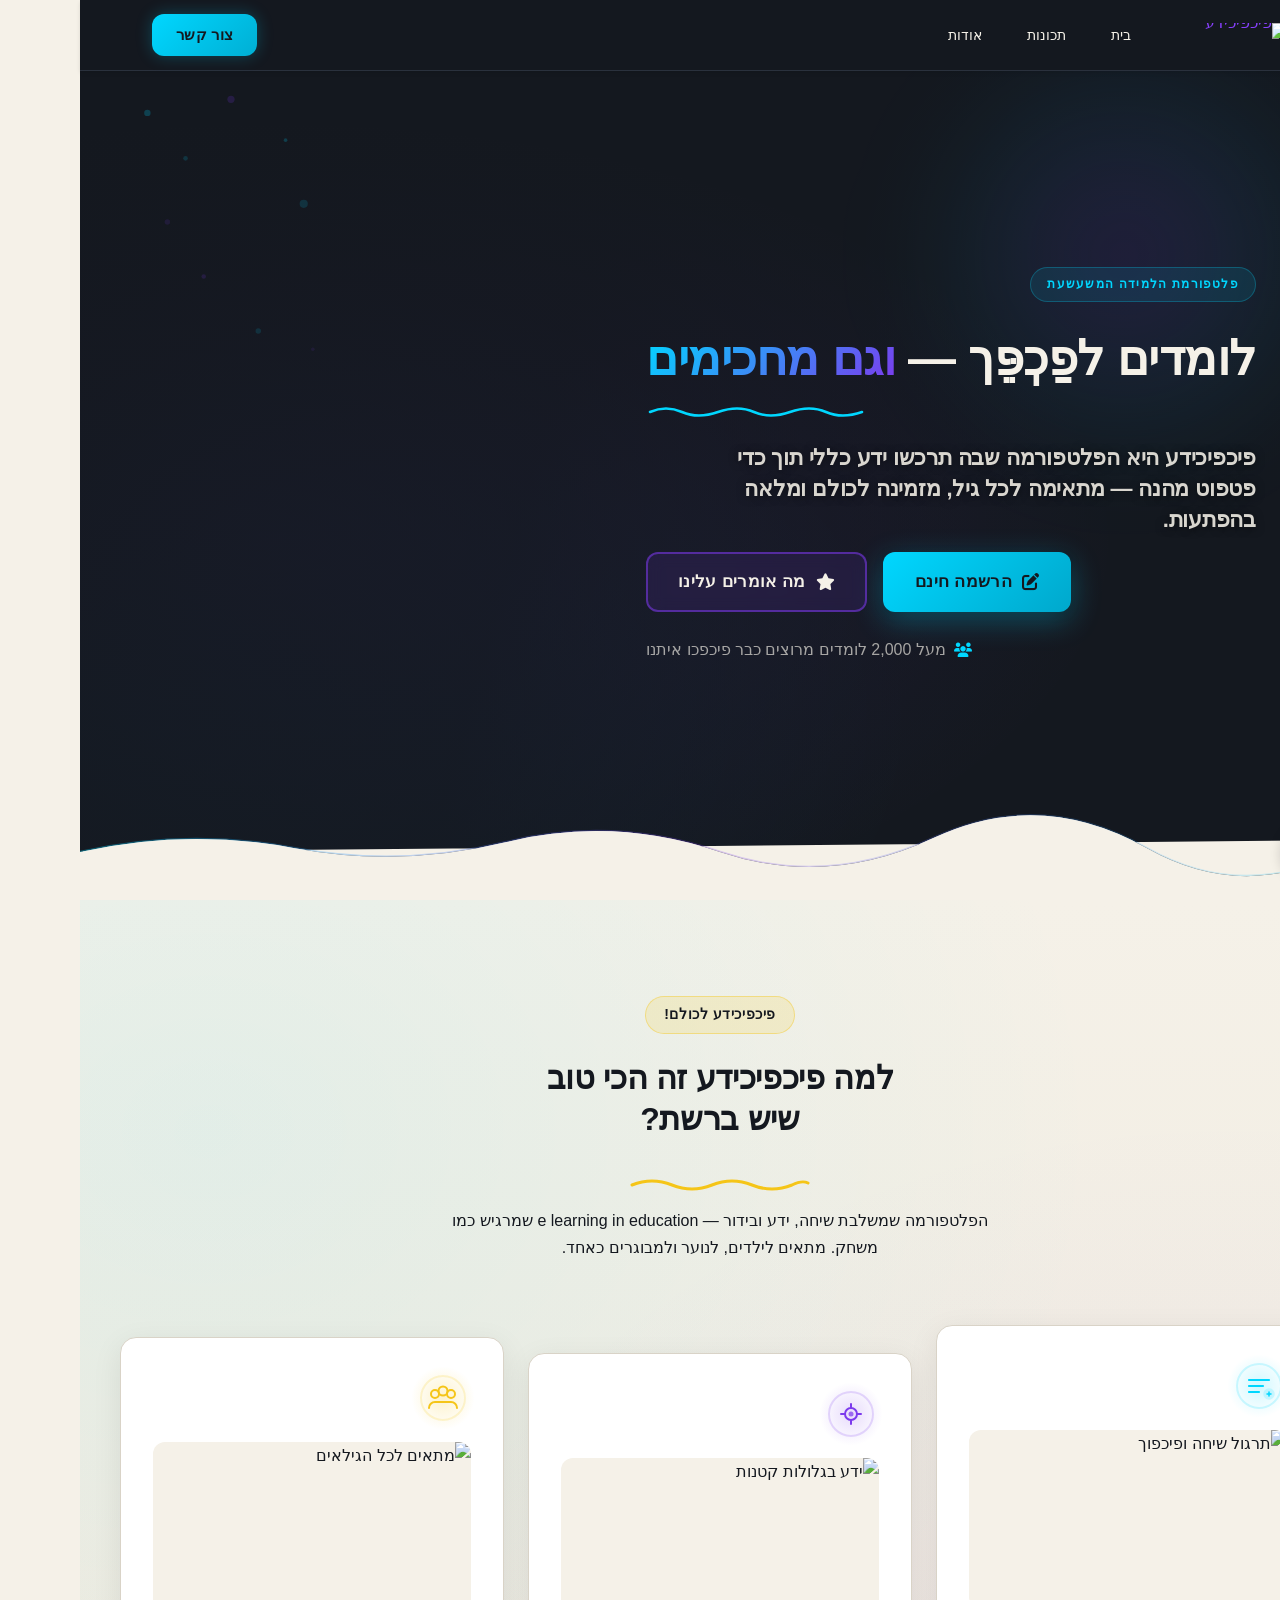
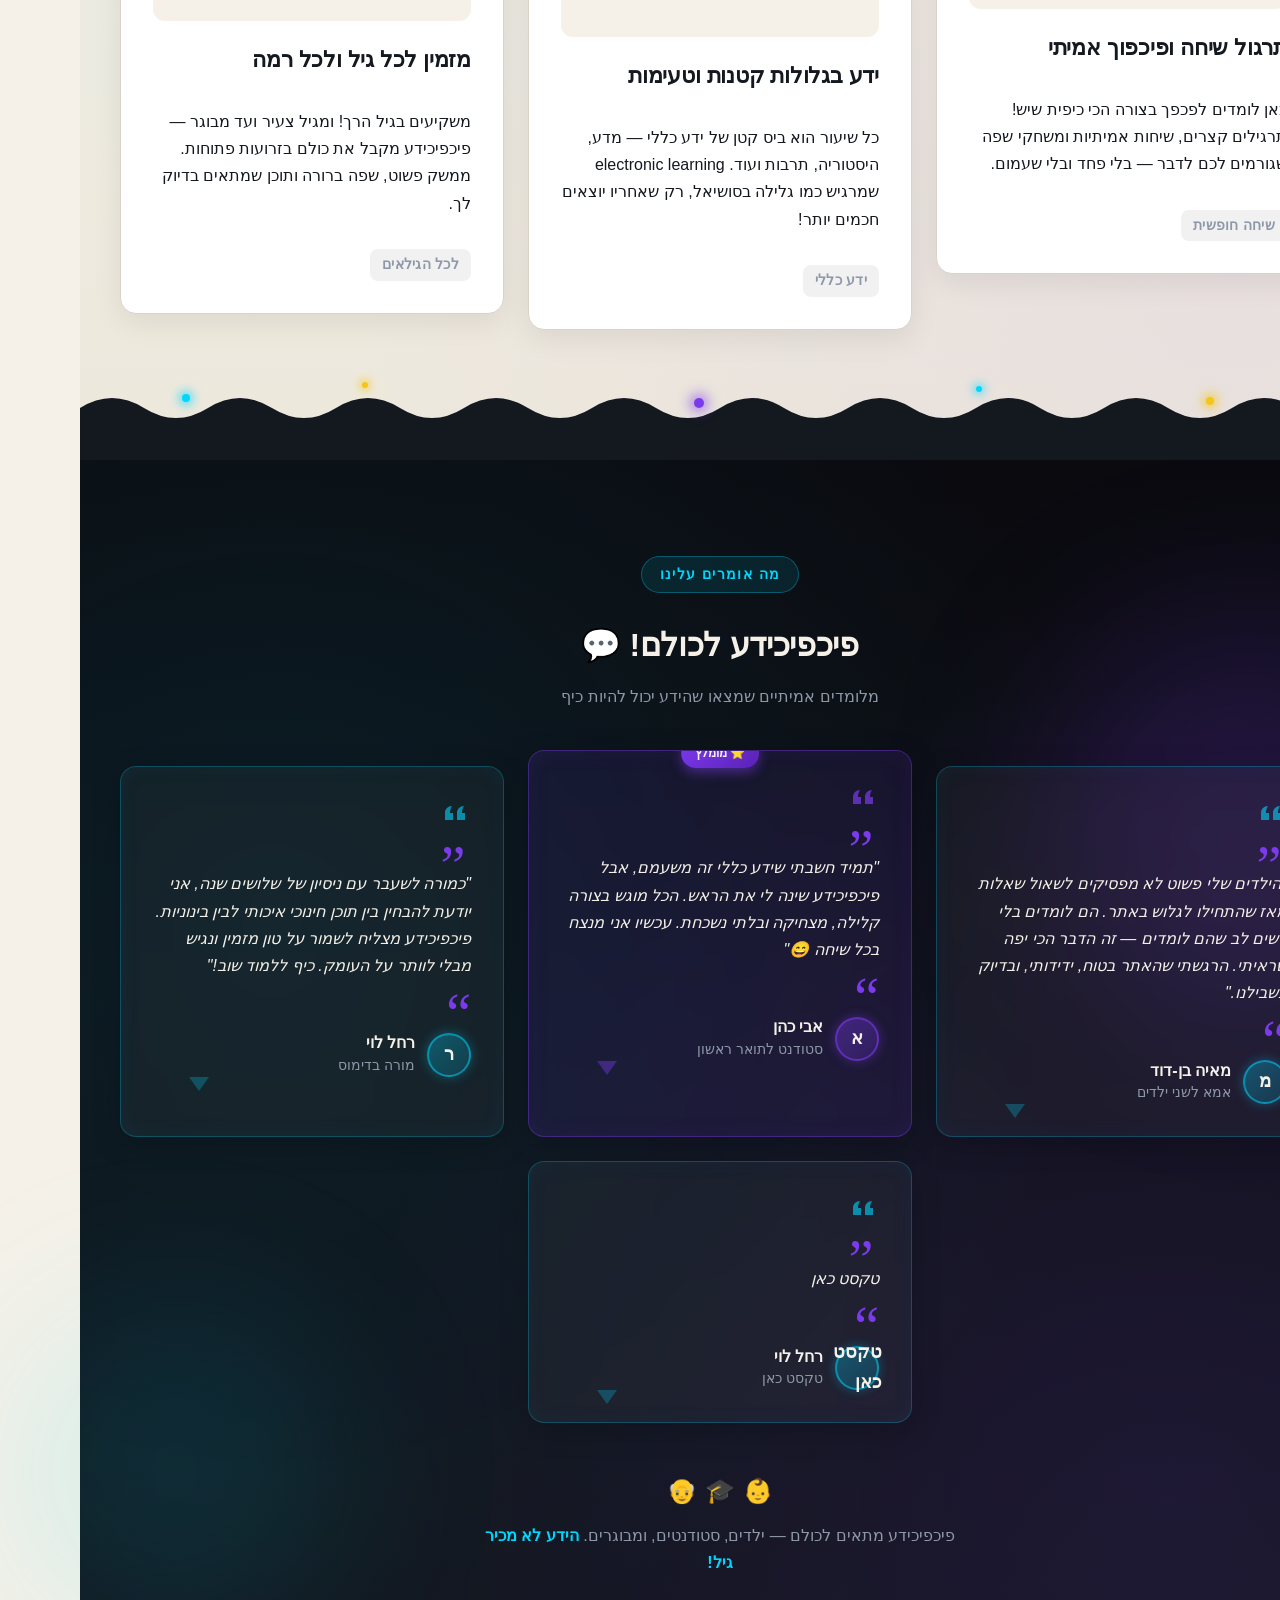
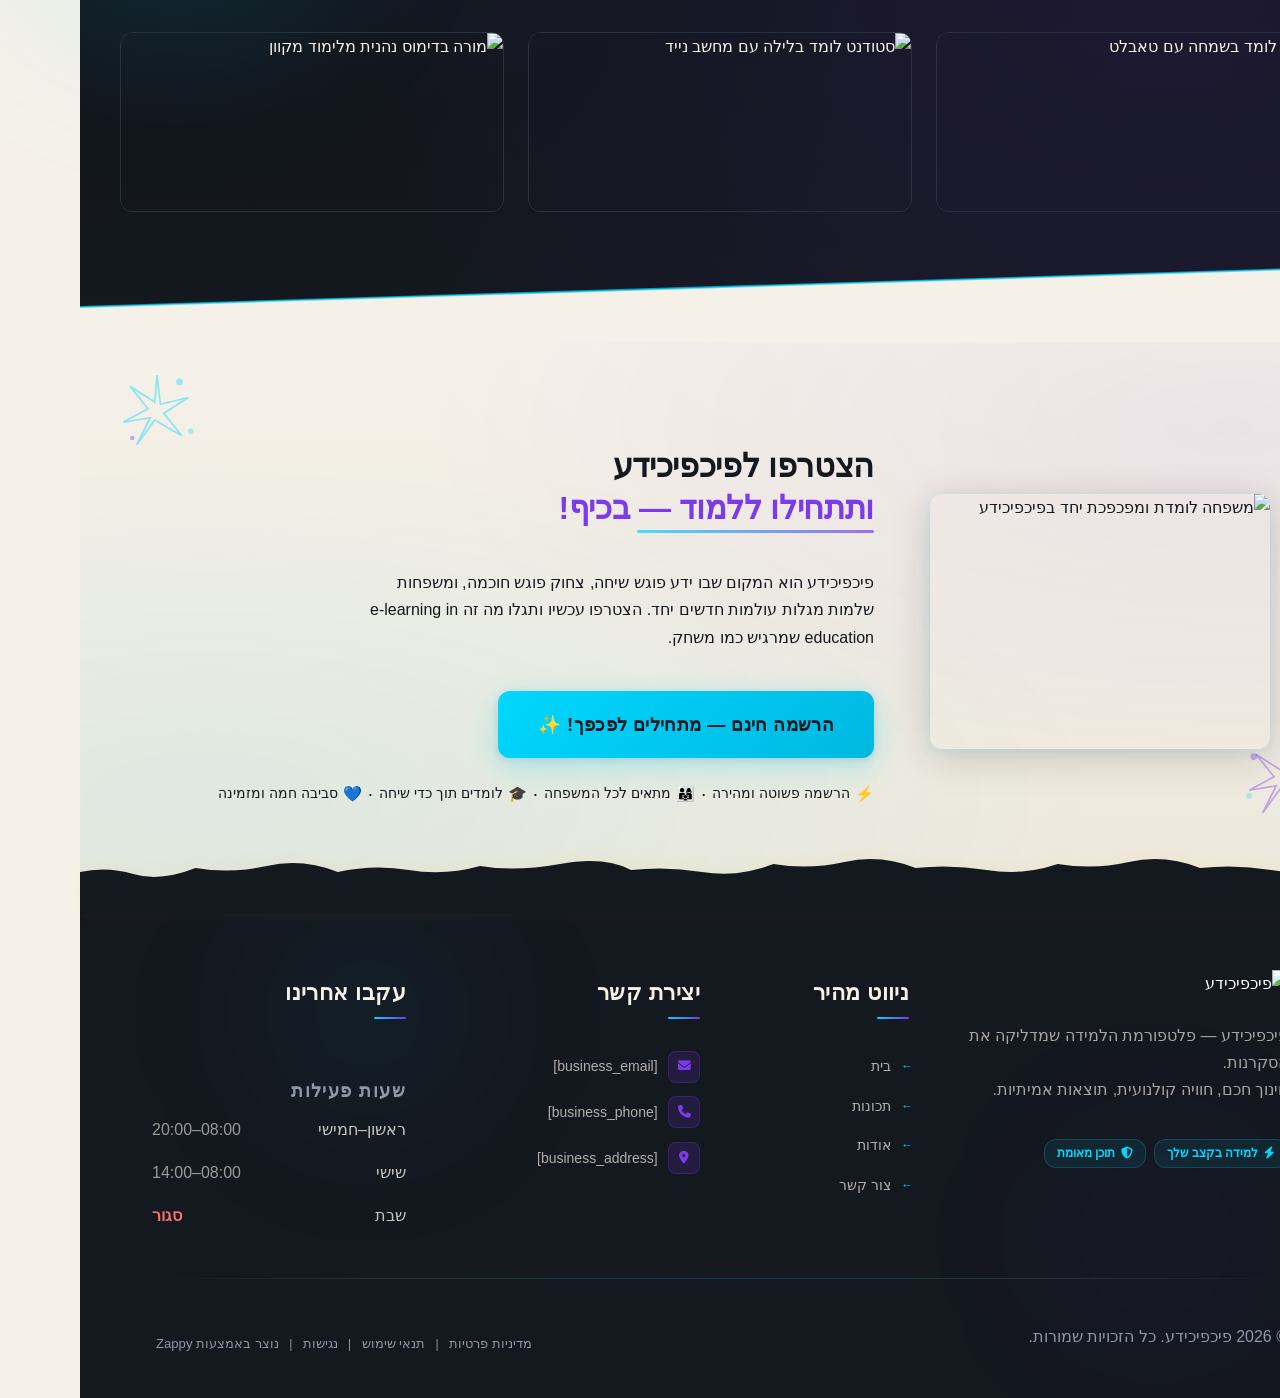
==== commit 54c7402b: "Background sync: Progressive GitHub Sync" ====
--- a/index.html
+++ b/index.html
@@ -993,7 +993,7 @@
 
 </section>
 
-<section data-band-index="2" class="index-testimonials-section" data-layout-spec="בית-testimonials" dir="rtl">
+<section data-band-index="2" class="index-testimonials-section" data-layout-spec="בית-testimonials" dir="rtl" id="index-testimonials-section">
   <!-- Decorative background glows -->
   <div class="its-glow-blob its-glow-blob--purple" aria-hidden="true"></div>
   <div class="its-glow-blob its-glow-blob--cyan" aria-hidden="true"></div>
@@ -1001,16 +1001,16 @@
   <div class="its-container">
     <!-- Section Header -->
     <div class="its-header">
-      <span class="its-eyebrow">מה אומרים עלינו</span>
-      <h2 class="its-title">פיכפיכידע לכולם! 💬</h2>
+      <p class="zappy-editable"><span class="its-eyebrow">מה אומרים עלינו</span>
+      </p><h2 class="its-title">פיכפיכידע לכולם! 💬</h2>
       <p class="its-subtitle">מלומדים אמיתיים שמצאו שהידע יכול להיות כיף</p>
     </div>
 
     <!-- Testimonials Grid -->
-    <div class="its-grid">
+    <div class="its-grid zappy-preserve-css-grid" id="zappy-auto-grid-1779209529814-p8q786" data-zappy-auto-grid="true" data-zappy-grid-align="start" data-original-item-width="384" data-original-gap="24px" style="--zappy-grid-cols: repeat(3, minmax(0, 1fr)); display: grid; grid-template-columns: repeat(3, minmax(0, 1fr)); align-items: stretch !important;" data-zappy-explicit-columns="true">
 
       <!-- Testimonial 1 — Cyan glow (highlighted) -->
-      <article class="its-card its-card--accent">
+      <article class="its-card its-card--accent zappy-grid-item-no-stretch" data-grid-item-index="0">
         <div class="its-card-inner">
           <div class="its-bubble-tail" aria-hidden="true"></div>
           <div class="its-quote-icon" aria-hidden="true">
@@ -1036,7 +1036,7 @@
       </article>
 
       <!-- Testimonial 2 — Violet accent (highlighted card) -->
-      <article class="its-card its-card--violet its-card--featured">
+      <article class="its-card its-card--violet its-card--featured zappy-grid-item-no-stretch" data-grid-item-index="1">
         <div class="its-card-inner">
           <div class="its-bubble-tail its-bubble-tail--violet" aria-hidden="true"></div>
           <div class="its-quote-icon its-quote-icon--violet" aria-hidden="true">
@@ -1063,7 +1063,7 @@
       </article>
 
       <!-- Testimonial 3 — Cyan glow -->
-      <article class="its-card its-card--accent">
+      <article class="its-card its-card--accent zappy-grid-item-no-stretch" data-grid-item-index="2">
         <div class="its-card-inner">
           <div class="its-bubble-tail" aria-hidden="true"></div>
           <div class="its-quote-icon" aria-hidden="true">
@@ -1086,6 +1086,29 @@
           </footer>
         </div>
         <div class="its-glow-ring its-glow-ring--cyan" aria-hidden="true"></div>
+      </article><article class="its-card its-card--accent zappy-grid-item-no-stretch" style="box-sizing: border-box; background-color: rgba(255, 255, 255, 0.04) !important; padding: 32px !important; grid-area: auto !important;" data-grid-item-index="3">
+        <div class="its-card-inner">
+          <div class="its-bubble-tail" aria-hidden="true"></div>
+          <div class="its-quote-icon" aria-hidden="true">
+            <svg data-no-icon-edit="true" aria-hidden="true" width="32" height="32" viewBox="0 0 32 32" fill="none" xmlns="http://www.w3.org/2000/svg">
+              <path d="M6 14C6 10.134 9.134 7 13 7V7C13 7 11 10 11 14H14V21H6V14Z" fill="currentColor" opacity="0.6"></path>
+              <path d="M18 14C18 10.134 21.134 7 25 7V7C25 7 23 10 23 14H26V21H18V14Z" fill="currentColor" opacity="0.6"></path>
+            </svg>
+          </div>
+          <blockquote class="its-quote">
+            <p >טקסט כאן</p>
+          </blockquote>
+          <footer class="its-author">
+            <div class="its-avatar its-avatar--cyan" >
+              <span >טקסט כאן</span>
+            </div>
+            <div class="its-author-info" >
+              <strong class="its-author-name">רחל לוי</strong>
+              <span class="its-author-role" >טקסט כאן</span>
+            </div>
+          </footer>
+        </div>
+        <div class="its-glow-ring its-glow-ring--cyan" aria-hidden="true"></div>
       </article>
 
     </div>
@@ -1101,15 +1124,15 @@
     </div>
 
     <!-- Image row (optional supporting visuals) -->
-    <div class="its-images-row" aria-hidden="true">
-      <figure class="its-img-figure its-img-figure--1">
-        <img data-placeholder="index-testimonials-image-1" data-context="Happy child sitting at a desk using a tablet, learning with colorful educational content on screen, warm and safe home environment, dark cinematic mood with soft glowing light, playful and educational atmosphere" width="300" height="200" src="/assets/site-index-testimonials-image-1.webp" alt="ילד לומד בשמחה עם טאבלט" loading="lazy">
+    <div class="its-images-row zappy-preserve-css-grid" aria-hidden="true" id="zappy-auto-grid-1779209529826-rvhu4g" data-zappy-auto-grid="true" data-original-item-width="384" data-original-gap="24px" style="display: grid; --zappy-grid-cols: repeat(3, minmax(0, 1fr)); grid-template-columns: repeat(3, minmax(0, 1fr)); align-items: stretch !important;" data-zappy-explicit-columns="true">
+      <figure class="its-img-figure its-img-figure--1 zappy-grid-item-media-only" data-grid-item-index="0">
+        <img data-placeholder="index-testimonials-image-1" data-context="Happy child sitting at a desk using a tablet, learning with colorful educational content on screen, warm and safe home environment, dark cinematic mood with soft glowing light, playful and educational atmosphere" width="300" height="200" src="/assets/site-index-testimonials-image-1.webp" alt="ילד לומד בשמחה עם טאבלט" loading="lazy" data-element-type="image" data-element-id="img-1779209529714-yvkbezjny" >
       </figure>
-      <figure class="its-img-figure its-img-figure--2">
-        <img data-placeholder="index-testimonials-image-2" data-context="University student studying at a coffee shop late at night, glowing laptop screen, dark cinematic atmosphere, casual and focused, general knowledge quiz on screen, modern educational platform" width="300" height="200" src="/assets/site-index-testimonials-image-2.webp" alt="סטודנט לומד בלילה עם מחשב נייד" loading="lazy">
+      <figure class="its-img-figure its-img-figure--2 zappy-grid-item-media-only" data-grid-item-index="1">
+        <img data-placeholder="index-testimonials-image-2" data-context="University student studying at a coffee shop late at night, glowing laptop screen, dark cinematic atmosphere, casual and focused, general knowledge quiz on screen, modern educational platform" width="300" height="200" src="/assets/site-index-testimonials-image-2.webp" alt="סטודנט לומד בלילה עם מחשב נייד" loading="lazy" data-element-type="image" data-element-id="img-1779209529714-9z58ejuwm" >
       </figure>
-      <figure class="its-img-figure its-img-figure--3">
-        <img data-placeholder="index-testimonials-image-3" data-context="Retired elderly woman smiling at a tablet, reading educational content with joy, cozy warm home setting, dark cinematic tone with soft ambient light, lifelong learning concept" width="300" height="200" src="/assets/site-index-testimonials-image-3.webp" alt="מורה בדימוס נהנית מלימוד מקוון" loading="lazy">
+      <figure class="its-img-figure its-img-figure--3 zappy-grid-item-media-only" data-grid-item-index="2">
+        <img data-placeholder="index-testimonials-image-3" data-context="Retired elderly woman smiling at a tablet, reading educational content with joy, cozy warm home setting, dark cinematic tone with soft ambient light, lifelong learning concept" width="300" height="200" src="/assets/site-index-testimonials-image-3.webp" alt="מורה בדימוס נהנית מלימוד מקוון" loading="lazy" data-element-type="image" data-element-id="img-1779209529714-rg4w31mlf" >
       </figure>
     </div>
   </div>
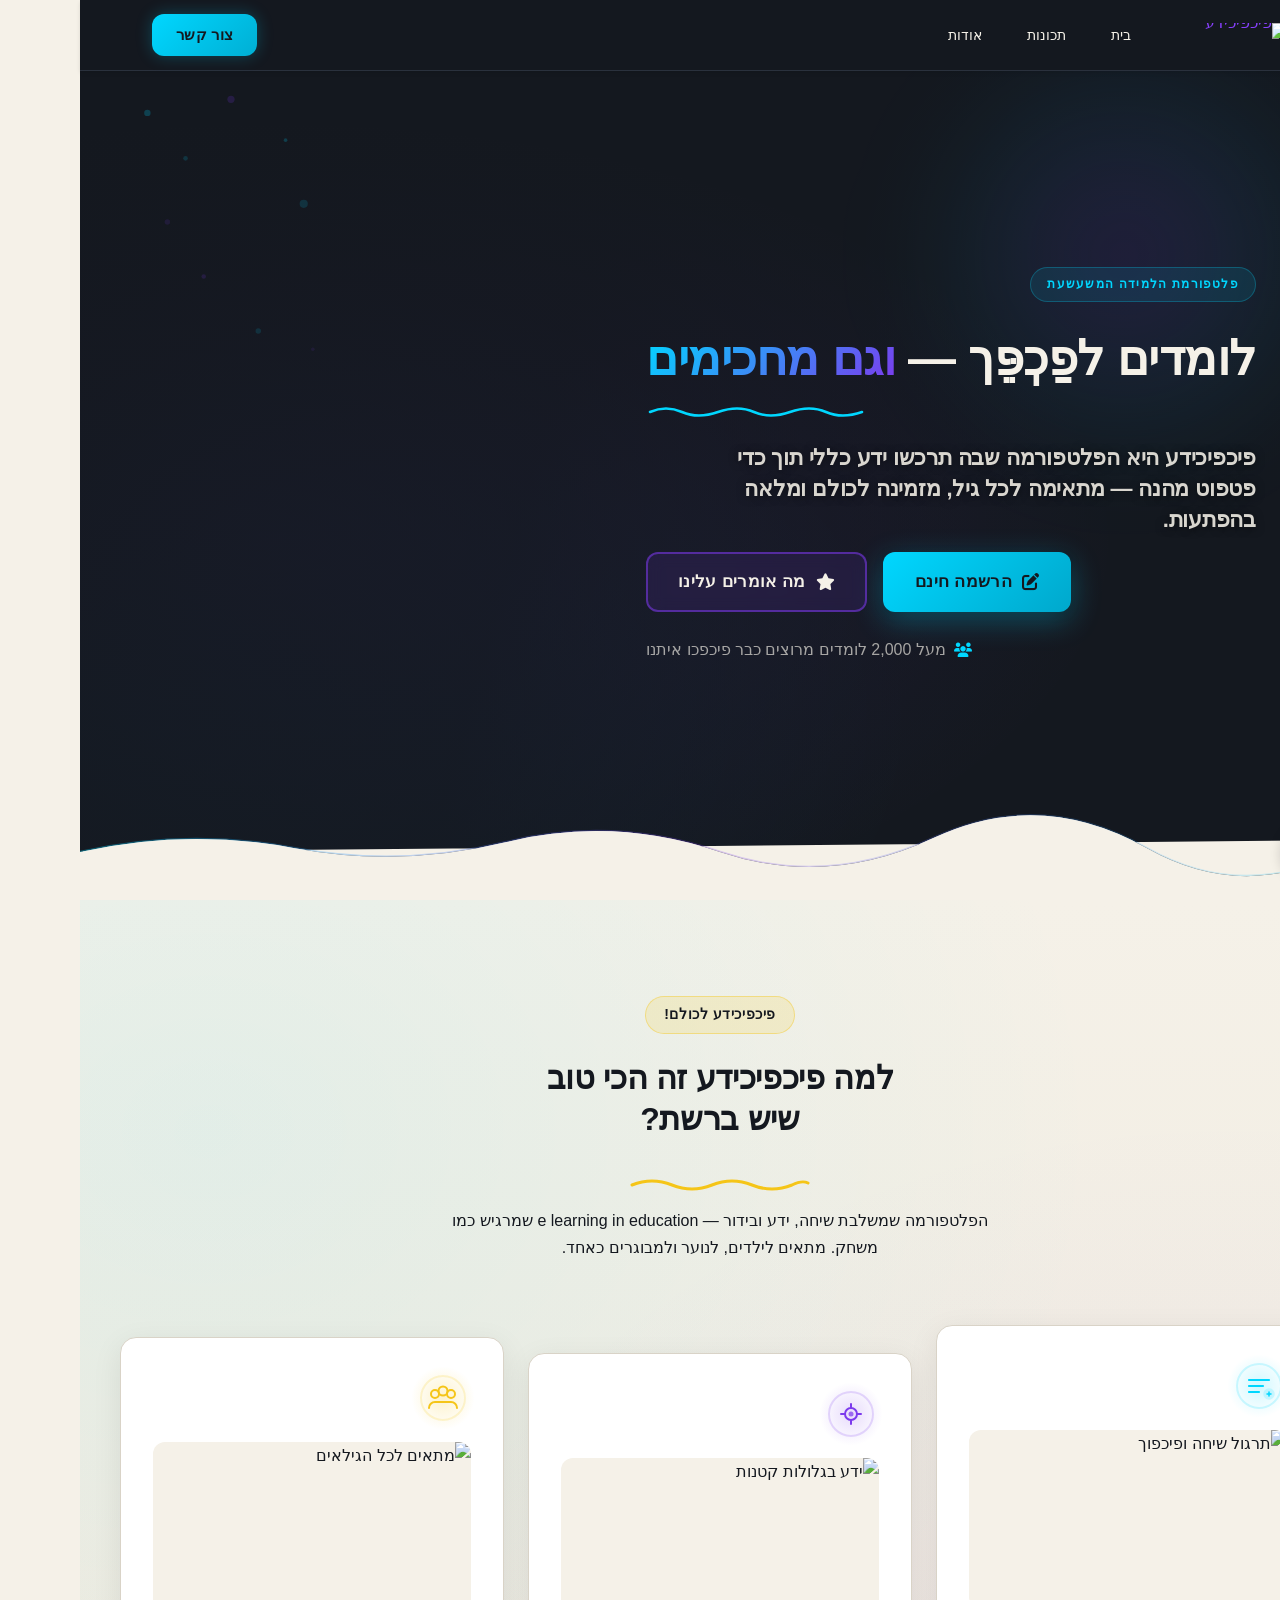
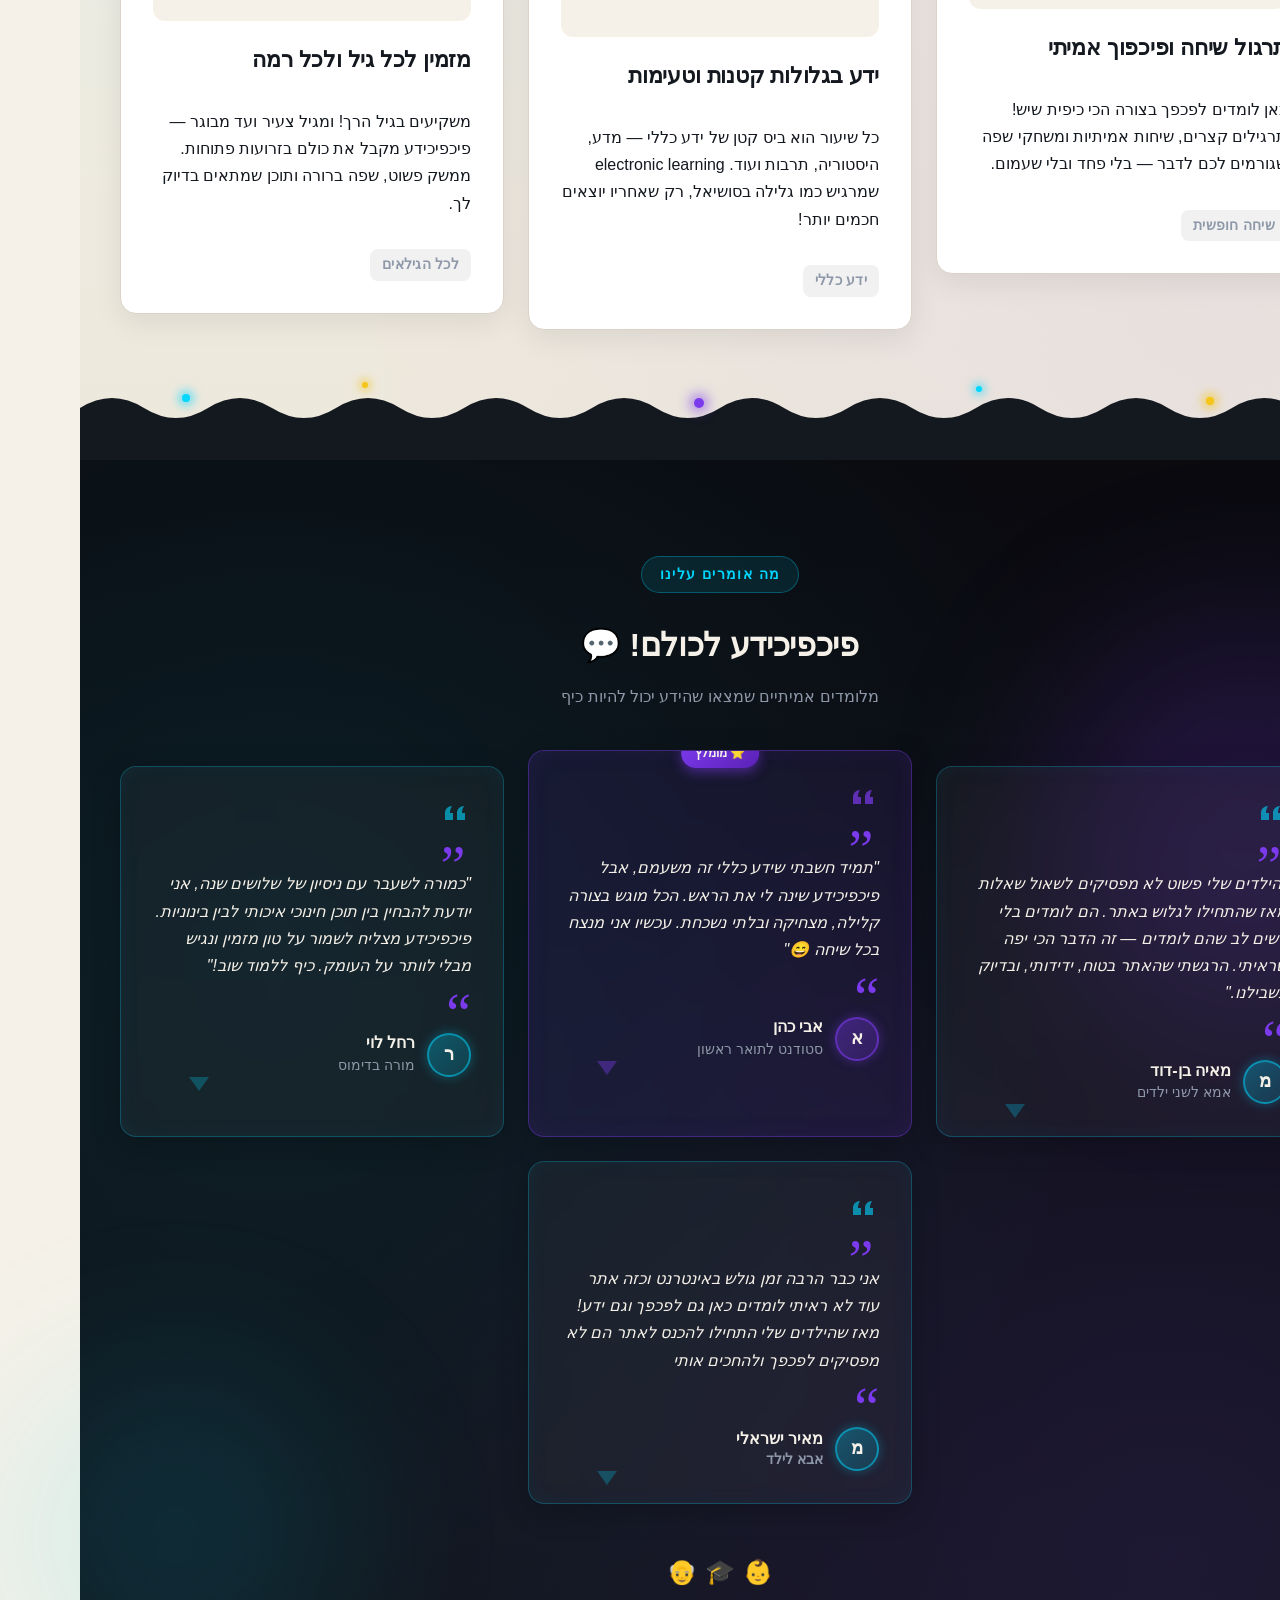
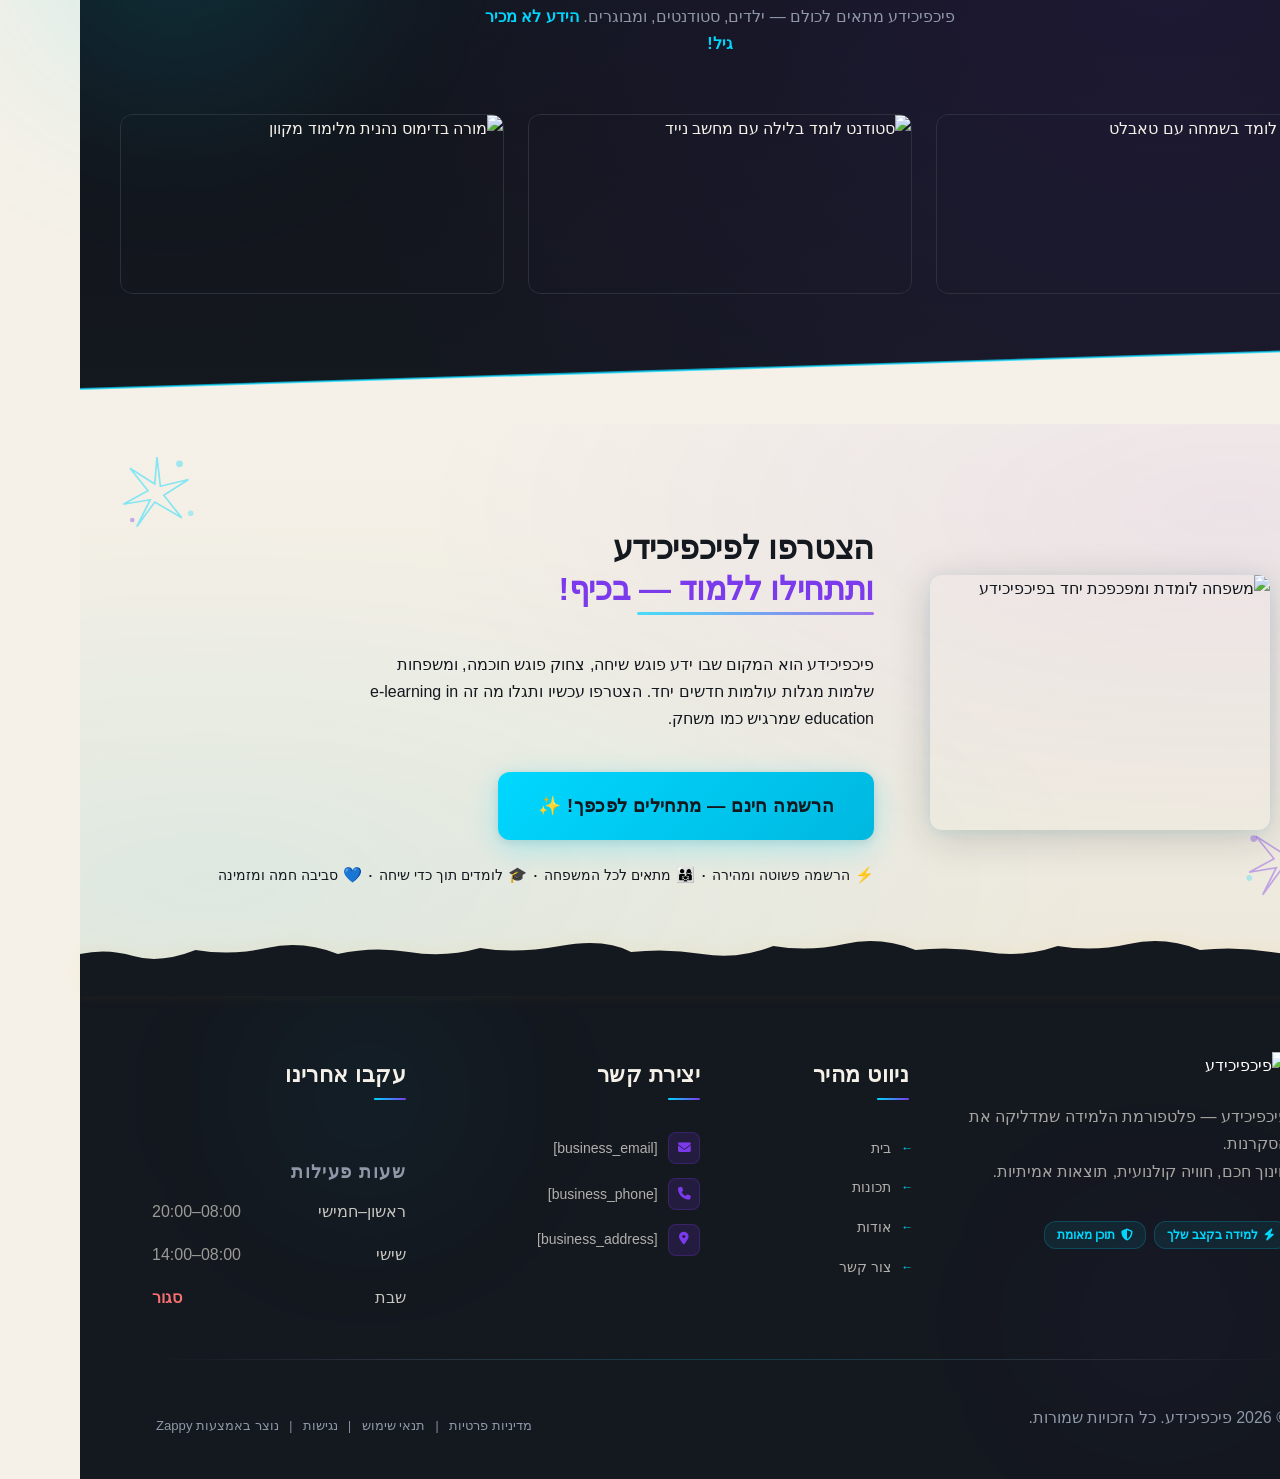
==== commit 847226d2: "Incremental sync: 1 page(s) — text_edit" ====
--- a/index.html
+++ b/index.html
@@ -1096,15 +1096,14 @@
             </svg>
           </div>
           <blockquote class="its-quote">
-            <p >טקסט כאן</p>
+            <p style="cursor: text;">אני כבר הרבה זמן גולש באינטרנט וכזה אתר עוד לא ראיתי לומדים כאן גם לפכפך וגם ידע! מאז שהילדים שלי התחילו להכנס לאתר הם לא מפסיקים לפכפך ולהחכים אותי</p>
           </blockquote>
           <footer class="its-author">
-            <div class="its-avatar its-avatar--cyan" >
-              <span >טקסט כאן</span>
+            <div class="its-avatar its-avatar--cyan" style="cursor: text;">
+              <span style="cursor: text;">מ</span>
             </div>
-            <div class="its-author-info" >
-              <strong class="its-author-name">רחל לוי</strong>
-              <span class="its-author-role" >טקסט כאן</span>
+            <div class="its-author-info" style="cursor: text;">
+              <strong class="its-author-name">מאיר ישראלי<br><span style="color: rgb(142, 152, 168); font-size: 0.875rem;">אבא לילד</span></strong>
             </div>
           </footer>
         </div>
@@ -1126,13 +1125,13 @@
     <!-- Image row (optional supporting visuals) -->
     <div class="its-images-row zappy-preserve-css-grid" aria-hidden="true" id="zappy-auto-grid-1779209529826-rvhu4g" data-zappy-auto-grid="true" data-original-item-width="384" data-original-gap="24px" style="display: grid; --zappy-grid-cols: repeat(3, minmax(0, 1fr)); grid-template-columns: repeat(3, minmax(0, 1fr)); align-items: stretch !important;" data-zappy-explicit-columns="true">
       <figure class="its-img-figure its-img-figure--1 zappy-grid-item-media-only" data-grid-item-index="0">
-        <img data-placeholder="index-testimonials-image-1" data-context="Happy child sitting at a desk using a tablet, learning with colorful educational content on screen, warm and safe home environment, dark cinematic mood with soft glowing light, playful and educational atmosphere" width="300" height="200" src="/assets/site-index-testimonials-image-1.webp" alt="ילד לומד בשמחה עם טאבלט" loading="lazy" data-element-type="image" data-element-id="img-1779209529714-yvkbezjny" >
+        <img data-placeholder="index-testimonials-image-1" data-context="Happy child sitting at a desk using a tablet, learning with colorful educational content on screen, warm and safe home environment, dark cinematic mood with soft glowing light, playful and educational atmosphere" width="300" height="200" src="/assets/site-index-testimonials-image-1.webp" alt="ילד לומד בשמחה עם טאבלט" loading="lazy" data-element-type="image" data-element-id="img-1779209529714-yvkbezjny" style="">
       </figure>
       <figure class="its-img-figure its-img-figure--2 zappy-grid-item-media-only" data-grid-item-index="1">
-        <img data-placeholder="index-testimonials-image-2" data-context="University student studying at a coffee shop late at night, glowing laptop screen, dark cinematic atmosphere, casual and focused, general knowledge quiz on screen, modern educational platform" width="300" height="200" src="/assets/site-index-testimonials-image-2.webp" alt="סטודנט לומד בלילה עם מחשב נייד" loading="lazy" data-element-type="image" data-element-id="img-1779209529714-9z58ejuwm" >
+        <img data-placeholder="index-testimonials-image-2" data-context="University student studying at a coffee shop late at night, glowing laptop screen, dark cinematic atmosphere, casual and focused, general knowledge quiz on screen, modern educational platform" width="300" height="200" src="/assets/site-index-testimonials-image-2.webp" alt="סטודנט לומד בלילה עם מחשב נייד" loading="lazy" data-element-type="image" data-element-id="img-1779209529714-9z58ejuwm" style="">
       </figure>
       <figure class="its-img-figure its-img-figure--3 zappy-grid-item-media-only" data-grid-item-index="2">
-        <img data-placeholder="index-testimonials-image-3" data-context="Retired elderly woman smiling at a tablet, reading educational content with joy, cozy warm home setting, dark cinematic tone with soft ambient light, lifelong learning concept" width="300" height="200" src="/assets/site-index-testimonials-image-3.webp" alt="מורה בדימוס נהנית מלימוד מקוון" loading="lazy" data-element-type="image" data-element-id="img-1779209529714-rg4w31mlf" >
+        <img data-placeholder="index-testimonials-image-3" data-context="Retired elderly woman smiling at a tablet, reading educational content with joy, cozy warm home setting, dark cinematic tone with soft ambient light, lifelong learning concept" width="300" height="200" src="/assets/site-index-testimonials-image-3.webp" alt="מורה בדימוס נהנית מלימוד מקוון" loading="lazy" data-element-type="image" data-element-id="img-1779209529714-rg4w31mlf" style="">
       </figure>
     </div>
   </div>
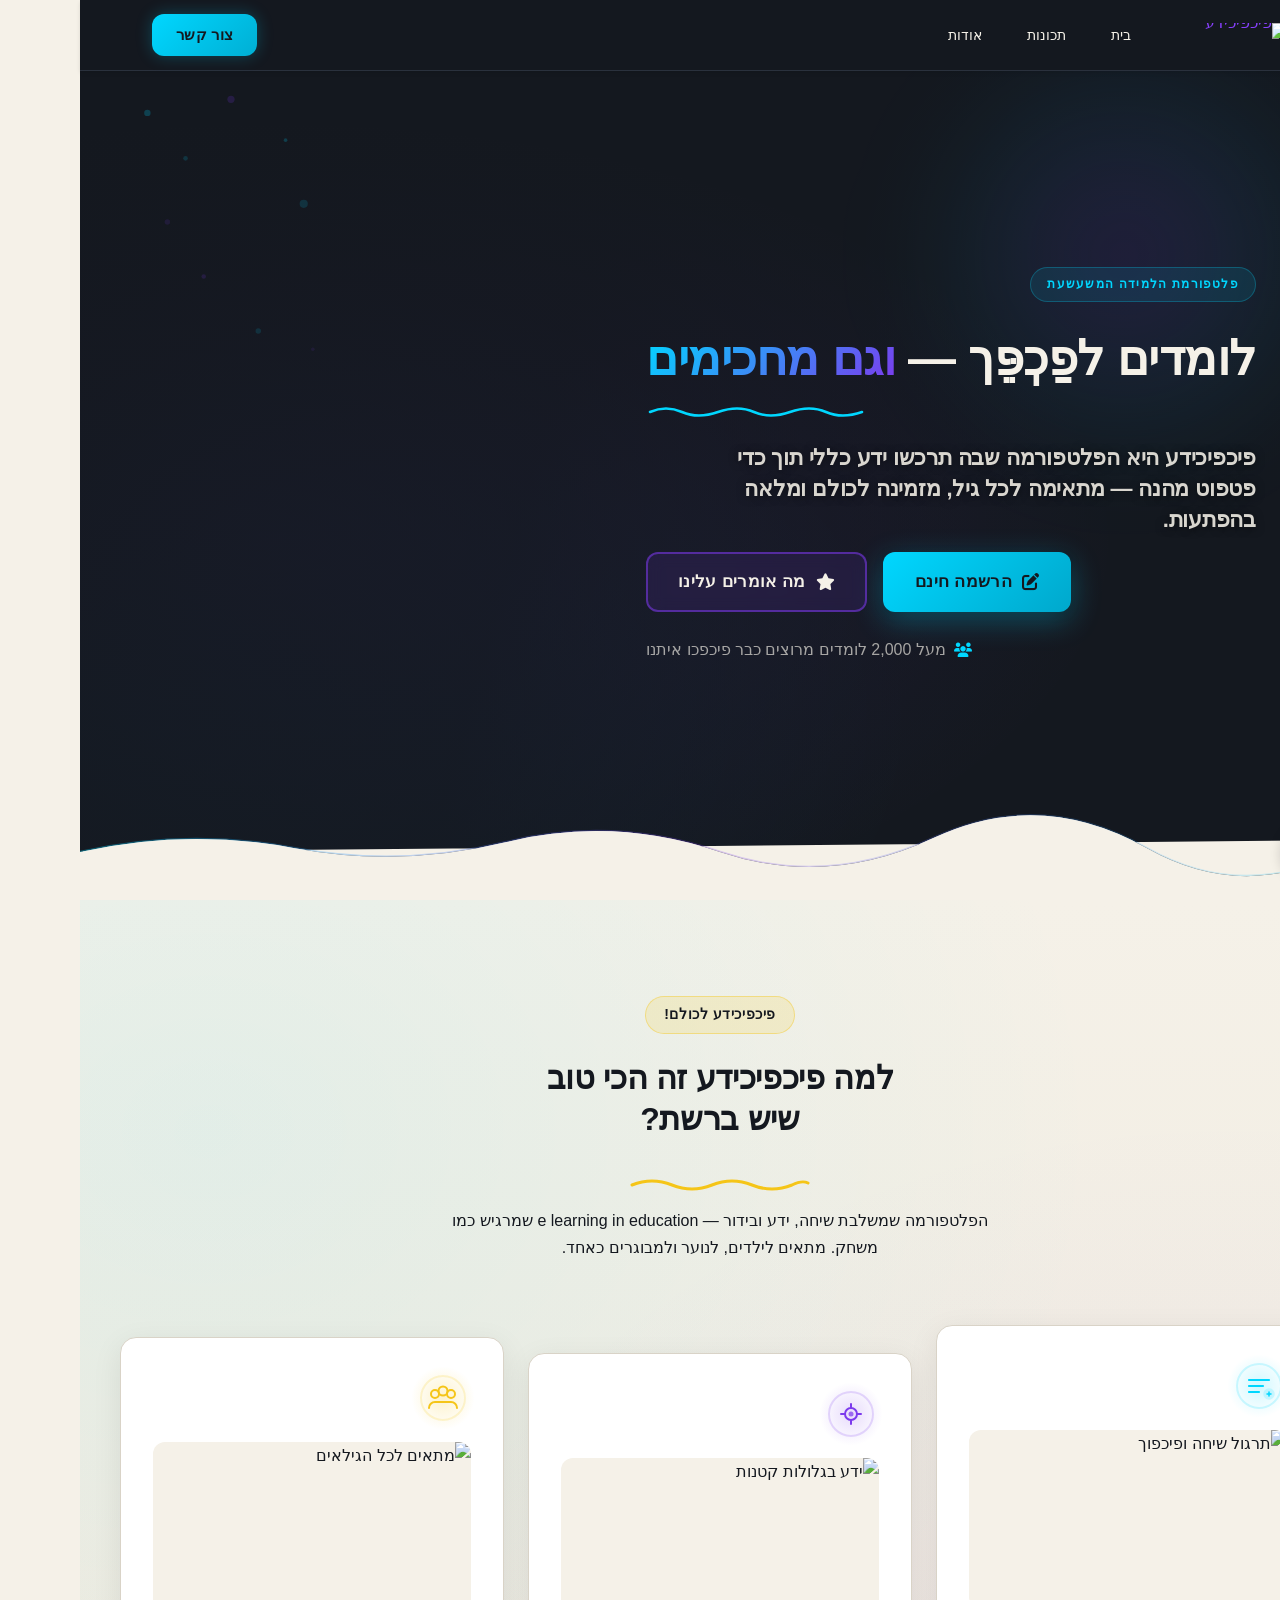
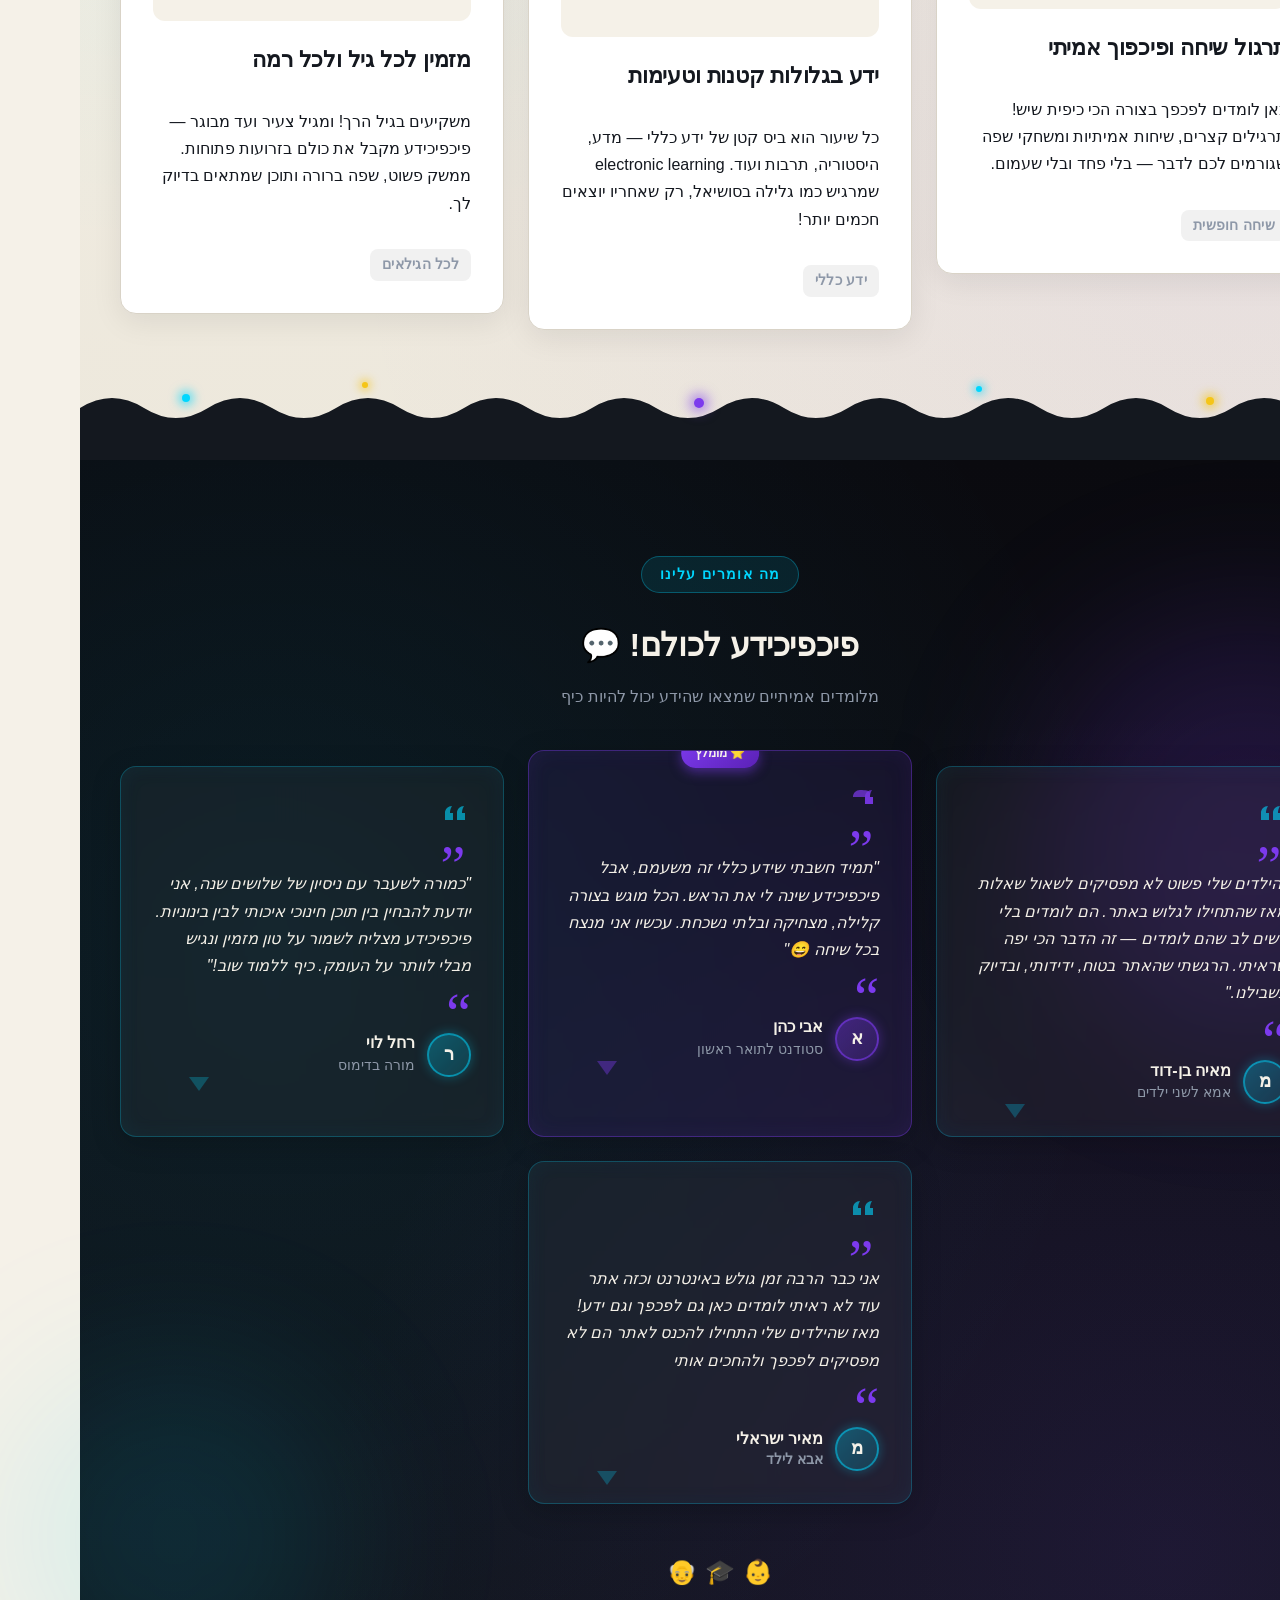
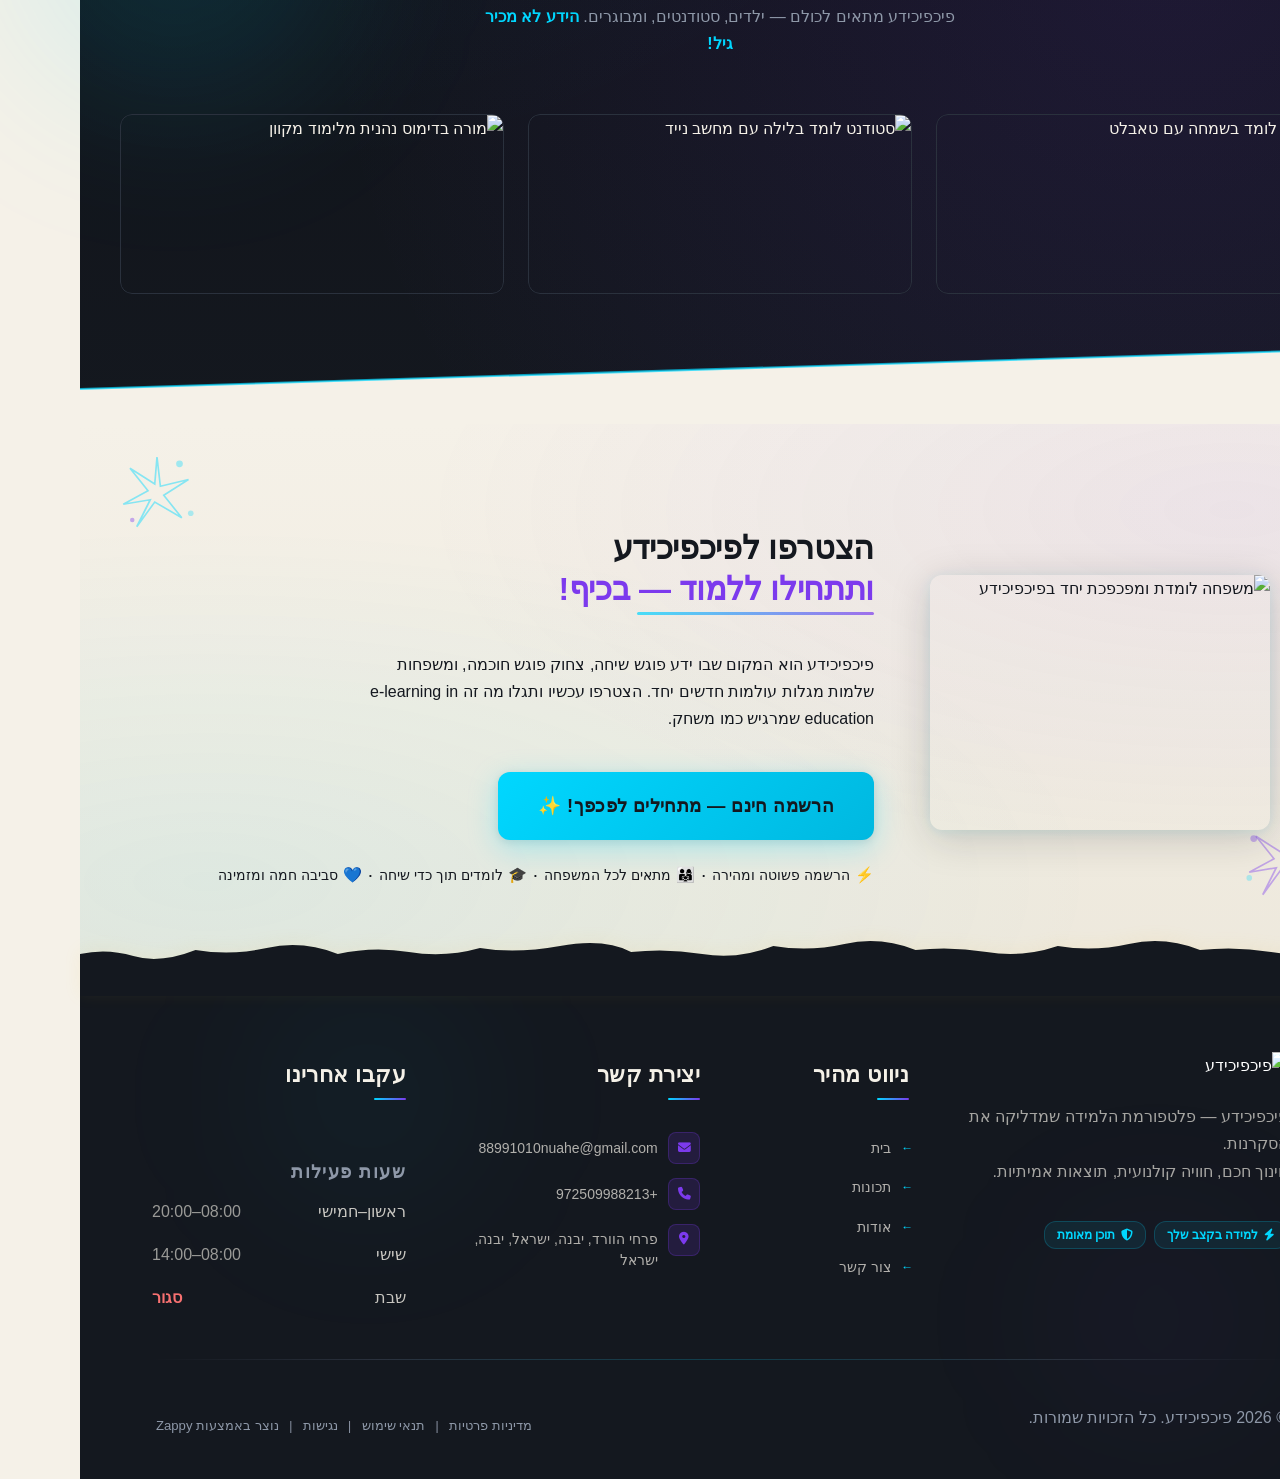
==== commit 5f65772d: "Background sync: Progressive GitHub Sync" ====
--- a/index.html
+++ b/index.html
@@ -353,7 +353,7 @@
     </svg>
   </button>
 
-  <button class="phone-header-btn" data-phone="[business_phone]" aria-label="Call">
+  <button class="phone-header-btn" data-phone="+972509988213" aria-label="Call">
     <svg width="20" height="20" viewBox="0 0 24 24" fill="currentColor">
       <path d="M22 16.92v3a2 2 0 0 1-2.18 2 19.79 19.79 0 0 1-8.63-3.07 19.5 19.5 0 0 1-6-6 19.79 19.79 0 0 1-3.07-8.67A2 2 0 0 1 4.11 2h3a2 2 0 0 1 2 1.72 12.84 12.84 0 0 0 .7 2.81 2 2 0 0 1-.45 2.11L8.09 9.91a16 16 0 0 0 6 6l1.27-1.27a2 2 0 0 1 2.11-.45 12.84 12.84 0 0 0 2.81.7A2 2 0 0 1 22 16.92z"></path>
     </svg>
@@ -795,7 +795,7 @@
         const phoneLinks = document.querySelectorAll('a[href^="tel:"]');
         const phoneNumber = phoneLinks.length > 0 
           ? phoneLinks[0].getAttribute('href').replace('tel:', '')
-          : '[business_phone]';
+          : '+972509988213';
         
         window.location.href = 'tel:' + phoneNumber;
         console.log('[Navbar] Phone button clicked');
@@ -1041,7 +1041,7 @@
           <div class="its-bubble-tail its-bubble-tail--violet" aria-hidden="true"></div>
           <div class="its-quote-icon its-quote-icon--violet" aria-hidden="true">
             <svg data-no-icon-edit="true" aria-hidden="true" width="32" height="32" viewBox="0 0 32 32" fill="none" xmlns="http://www.w3.org/2000/svg">
-              <path d="M6 14C6 10.134 9.134 7 13 7V7C13 7 11 10 11 14H14V21H6V14Z" fill="currentColor" opacity="0.7"></path>
+              <path d="M6 14C6 10.134 9.134 7 13 7V7C25 7 23 10 23 14H26V21H18V14Z" fill="currentColor" opacity="0.7"></path>
               <path d="M18 14C18 10.134 21.134 7 25 7V7C25 7 23 10 23 14H26V21H18V14Z" fill="currentColor" opacity="0.7"></path>
             </svg>
           </div>
@@ -1096,13 +1096,13 @@
             </svg>
           </div>
           <blockquote class="its-quote">
-            <p style="cursor: text;">אני כבר הרבה זמן גולש באינטרנט וכזה אתר עוד לא ראיתי לומדים כאן גם לפכפך וגם ידע! מאז שהילדים שלי התחילו להכנס לאתר הם לא מפסיקים לפכפך ולהחכים אותי</p>
+            <p >אני כבר הרבה זמן גולש באינטרנט וכזה אתר עוד לא ראיתי לומדים כאן גם לפכפך וגם ידע! מאז שהילדים שלי התחילו להכנס לאתר הם לא מפסיקים לפכפך ולהחכים אותי</p>
           </blockquote>
           <footer class="its-author">
-            <div class="its-avatar its-avatar--cyan" style="cursor: text;">
-              <span style="cursor: text;">מ</span>
+            <div class="its-avatar its-avatar--cyan" >
+              <span >מ</span>
             </div>
-            <div class="its-author-info" style="cursor: text;">
+            <div class="its-author-info" >
               <strong class="its-author-name">מאיר ישראלי<br><span style="color: rgb(142, 152, 168); font-size: 0.875rem;">אבא לילד</span></strong>
             </div>
           </footer>
@@ -1125,13 +1125,13 @@
     <!-- Image row (optional supporting visuals) -->
     <div class="its-images-row zappy-preserve-css-grid" aria-hidden="true" id="zappy-auto-grid-1779209529826-rvhu4g" data-zappy-auto-grid="true" data-original-item-width="384" data-original-gap="24px" style="display: grid; --zappy-grid-cols: repeat(3, minmax(0, 1fr)); grid-template-columns: repeat(3, minmax(0, 1fr)); align-items: stretch !important;" data-zappy-explicit-columns="true">
       <figure class="its-img-figure its-img-figure--1 zappy-grid-item-media-only" data-grid-item-index="0">
-        <img data-placeholder="index-testimonials-image-1" data-context="Happy child sitting at a desk using a tablet, learning with colorful educational content on screen, warm and safe home environment, dark cinematic mood with soft glowing light, playful and educational atmosphere" width="300" height="200" src="/assets/site-index-testimonials-image-1.webp" alt="ילד לומד בשמחה עם טאבלט" loading="lazy" data-element-type="image" data-element-id="img-1779209529714-yvkbezjny" style="">
+        <img data-placeholder="index-testimonials-image-1" data-context="Happy child sitting at a desk using a tablet, learning with colorful educational content on screen, warm and safe home environment, dark cinematic mood with soft glowing light, playful and educational atmosphere" width="300" height="200" src="/assets/site-index-testimonials-image-1.webp" alt="ילד לומד בשמחה עם טאבלט" loading="lazy" data-element-type="image" data-element-id="img-1779209529714-yvkbezjny" >
       </figure>
       <figure class="its-img-figure its-img-figure--2 zappy-grid-item-media-only" data-grid-item-index="1">
-        <img data-placeholder="index-testimonials-image-2" data-context="University student studying at a coffee shop late at night, glowing laptop screen, dark cinematic atmosphere, casual and focused, general knowledge quiz on screen, modern educational platform" width="300" height="200" src="/assets/site-index-testimonials-image-2.webp" alt="סטודנט לומד בלילה עם מחשב נייד" loading="lazy" data-element-type="image" data-element-id="img-1779209529714-9z58ejuwm" style="">
+        <img data-placeholder="index-testimonials-image-2" data-context="University student studying at a coffee shop late at night, glowing laptop screen, dark cinematic atmosphere, casual and focused, general knowledge quiz on screen, modern educational platform" width="300" height="200" src="/assets/site-index-testimonials-image-2.webp" alt="סטודנט לומד בלילה עם מחשב נייד" loading="lazy" data-element-type="image" data-element-id="img-1779209529714-9z58ejuwm" >
       </figure>
       <figure class="its-img-figure its-img-figure--3 zappy-grid-item-media-only" data-grid-item-index="2">
-        <img data-placeholder="index-testimonials-image-3" data-context="Retired elderly woman smiling at a tablet, reading educational content with joy, cozy warm home setting, dark cinematic tone with soft ambient light, lifelong learning concept" width="300" height="200" src="/assets/site-index-testimonials-image-3.webp" alt="מורה בדימוס נהנית מלימוד מקוון" loading="lazy" data-element-type="image" data-element-id="img-1779209529714-rg4w31mlf" style="">
+        <img data-placeholder="index-testimonials-image-3" data-context="Retired elderly woman smiling at a tablet, reading educational content with joy, cozy warm home setting, dark cinematic tone with soft ambient light, lifelong learning concept" width="300" height="200" src="/assets/site-index-testimonials-image-3.webp" alt="מורה בדימוס נהנית מלימוד מקוון" loading="lazy" data-element-type="image" data-element-id="img-1779209529714-rg4w31mlf" >
       </figure>
     </div>
   </div>
@@ -1223,9 +1223,9 @@
 </section>
   </main>
   
-  <footer class="site-footer" dir="rtl" aria-label="כותרת תחתונה של האתר"> <div class="footer-container"> <div class="footer-top"> <div class="footer-col footer-brand"> <img src="/assets/education-learning-logo.webp" alt="פיכפיכידע" class="logo"> <p class="footer-tagline">פיכפיכידע — פלטפורמת הלמידה שמדליקה את הסקרנות.<br>חינוך חכם, חוויה קולנועית, תוצאות אמיתיות.</p> <div class="footer-badges"> <span class="badge"><i class="fas fa-bolt"></i> למידה בקצב שלך</span> <span class="badge"><i class="fas fa-shield-alt"></i> תוכן מאומת</span> </div> </div> <div class="footer-col footer-links"> <h3 class="footer-heading">ניווט מהיר</h3> <ul class="footer-nav"> <li><a href="/">בית</a></li> <li><a href="/features">תכונות</a></li> <li><a href="/about">אודות</a></li> <li><a href="/contact">צור קשר</a></li> </ul> </div> <div class="footer-col footer-contact-col"> <h3 class="footer-heading">יצירת קשר</h3> <ul class="footer-contact"> <li> <span class="contact-icon"><i class="fas fa-envelope"></i></span> <span class="contact-text"><a href="mailto:[business_email]">[business_email]</a></span> </li> <li> <span class="contact-icon"><i class="fas fa-phone"></i></span> <span class="contact-text"><a href="tel:[business_phone]">[business_phone]</a></span> </li> <li><a href="/"><span class="contact-icon"><i class="fas fa-map-marker-alt"></i></span> <span class="contact-text">[business_address]</span></a></li> </ul> </div> <div class="footer-col footer-social-col"> <h3 class="footer-heading">עקבו אחרינו</h3> <div class="footer-social">    </div> <div class="footer-hours"> <h4 class="footer-subheading">שעות פעילות</h4> <p><span>ראשון–חמישי</span><span>08:00–20:00</span></p> <p><span>שישי</span><span>08:00–14:00</span></p> <p><span>שבת</span><span class="closed">סגור</span></p> </div> </div> </div> <div class="footer-divider"></div> <div class="footer-bottom"> <p class="footer-copy">© 2026 פיכפיכידע. כל הזכויות שמורות.</p> <div class="footer-legal"> <a href="/privacy">מדיניות פרטיות</a> <span class="footer-sep">|</span> <a href="/terms">תנאי שימוש</a> <span class="footer-sep">|</span> <a href="/accessibility">נגישות</a> <span class="footer-sep">|</span> <a href="https://zappy5.com" target="_blank" class="zappy-attribution">נוצר באמצעות Zappy</a> </div> </div> </div> <div class="footer-glow footer-glow--cyan"></div> <div class="footer-glow footer-glow--violet"></div> </footer>
-  
-  <a href="https://wa.me/[whatsapp_handle]" class="whatsapp-float" aria-label="WhatsApp">
+  <footer class="site-footer" dir="rtl" aria-label="כותרת תחתונה של האתר"> <div class="footer-container"> <div class="footer-top"> <div class="footer-col footer-brand"> <img src="/assets/education-learning-logo.webp" alt="פיכפיכידע" class="logo"> <p class="footer-tagline">פיכפיכידע — פלטפורמת הלמידה שמדליקה את הסקרנות.<br>חינוך חכם, חוויה קולנועית, תוצאות אמיתיות.</p> <div class="footer-badges"> <span class="badge"><i class="fas fa-bolt"></i> למידה בקצב שלך</span> <span class="badge"><i class="fas fa-shield-alt"></i> תוכן מאומת</span> </div> </div> <div class="footer-col footer-links"> <h3 class="footer-heading">ניווט מהיר</h3> <ul class="footer-nav"> <li><a href="/">בית</a></li> <li><a href="/features">תכונות</a></li> <li><a href="/about">אודות</a></li> <li><a href="/contact">צור קשר</a></li> </ul> </div> <div class="footer-col footer-contact-col"> <h3 class="footer-heading">יצירת קשר</h3> <ul class="footer-contact"> <li> <span class="contact-icon"><i class="fas fa-envelope"></i></span> <span class="contact-text"><a href="mailto:88991010nuahe@gmail.com">88991010nuahe@gmail.com</a></span> </li> <li> <span class="contact-icon"><i class="fas fa-phone"></i></span> <span class="contact-text"><a href="tel:+972509988213">+972509988213</a></span> </li> <li><a href="/"><span class="contact-icon"><i class="fas fa-map-marker-alt"></i></span> <span class="contact-text">פרחי הוורד, יבנה, ישראל, יבנה, ישראל</span></a></li> </ul> </div> <div class="footer-col footer-social-col"> <h3 class="footer-heading">עקבו אחרינו</h3> <div class="footer-social"></div> <div class="footer-hours"> <h4 class="footer-subheading">שעות פעילות</h4> <p><span>ראשון–חמישי</span><span>08:00–20:00</span></p> <p><span>שישי</span><span>08:00–14:00</span></p> <p><span>שבת</span><span class="closed">סגור</span></p> </div> </div> </div> <div class="footer-divider"></div> <div class="footer-bottom"> <p class="footer-copy">© 2026 פיכפיכידע. כל הזכויות שמורות.</p> <div class="footer-legal"> <a href="/privacy">מדיניות פרטיות</a> <span class="footer-sep">|</span> <a href="/terms">תנאי שימוש</a> <span class="footer-sep">|</span> <a href="/accessibility">נגישות</a> <span class="footer-sep">|</span> <a href="https://zappy5.com" target="_blank" class="zappy-attribution">נוצר באמצעות Zappy</a> </div> </div> </div> <div class="footer-glow footer-glow--cyan"></div> <div class="footer-glow footer-glow--violet"></div> </footer>
+  
+  <a href="https://wa.me/[whatsapp_handle]" class="whatsapp-float" aria-label="WhatsApp" style="display:none">
     <i class="fab fa-whatsapp"></i>
   </a>
   
